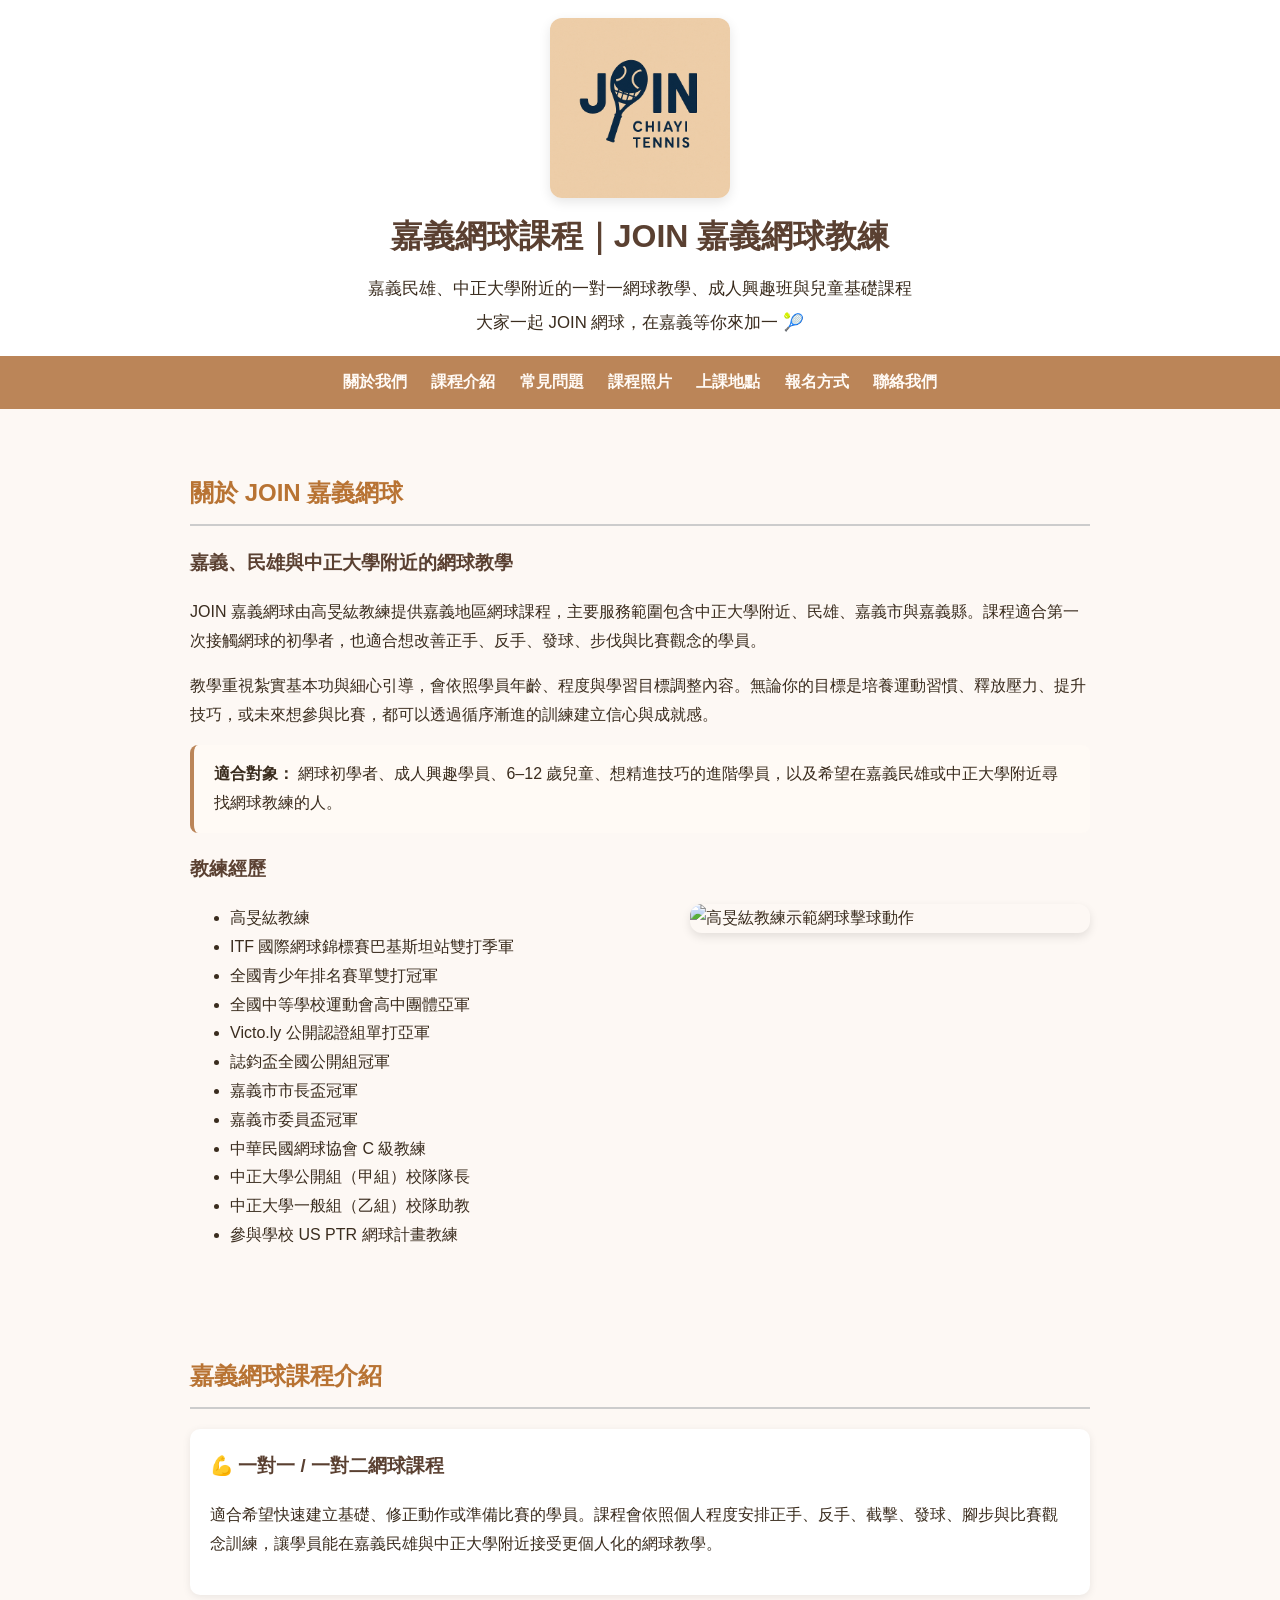
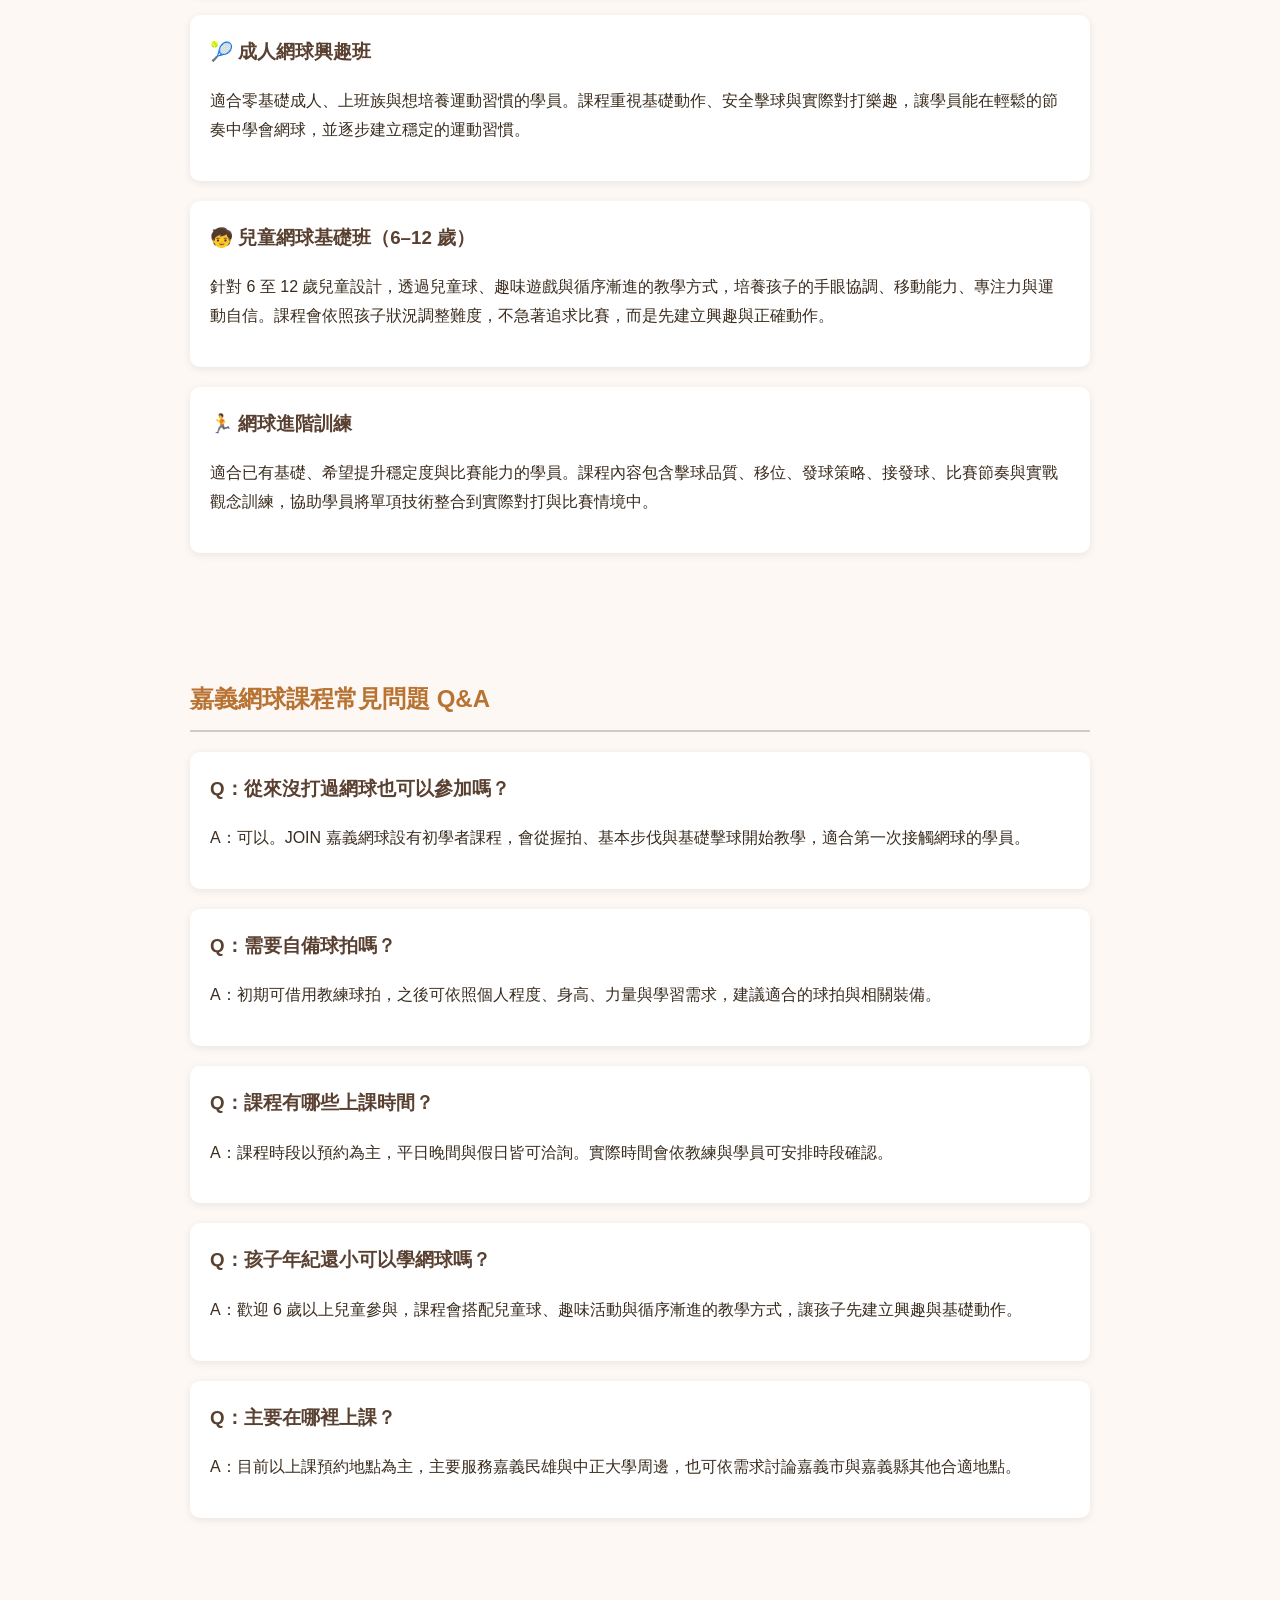
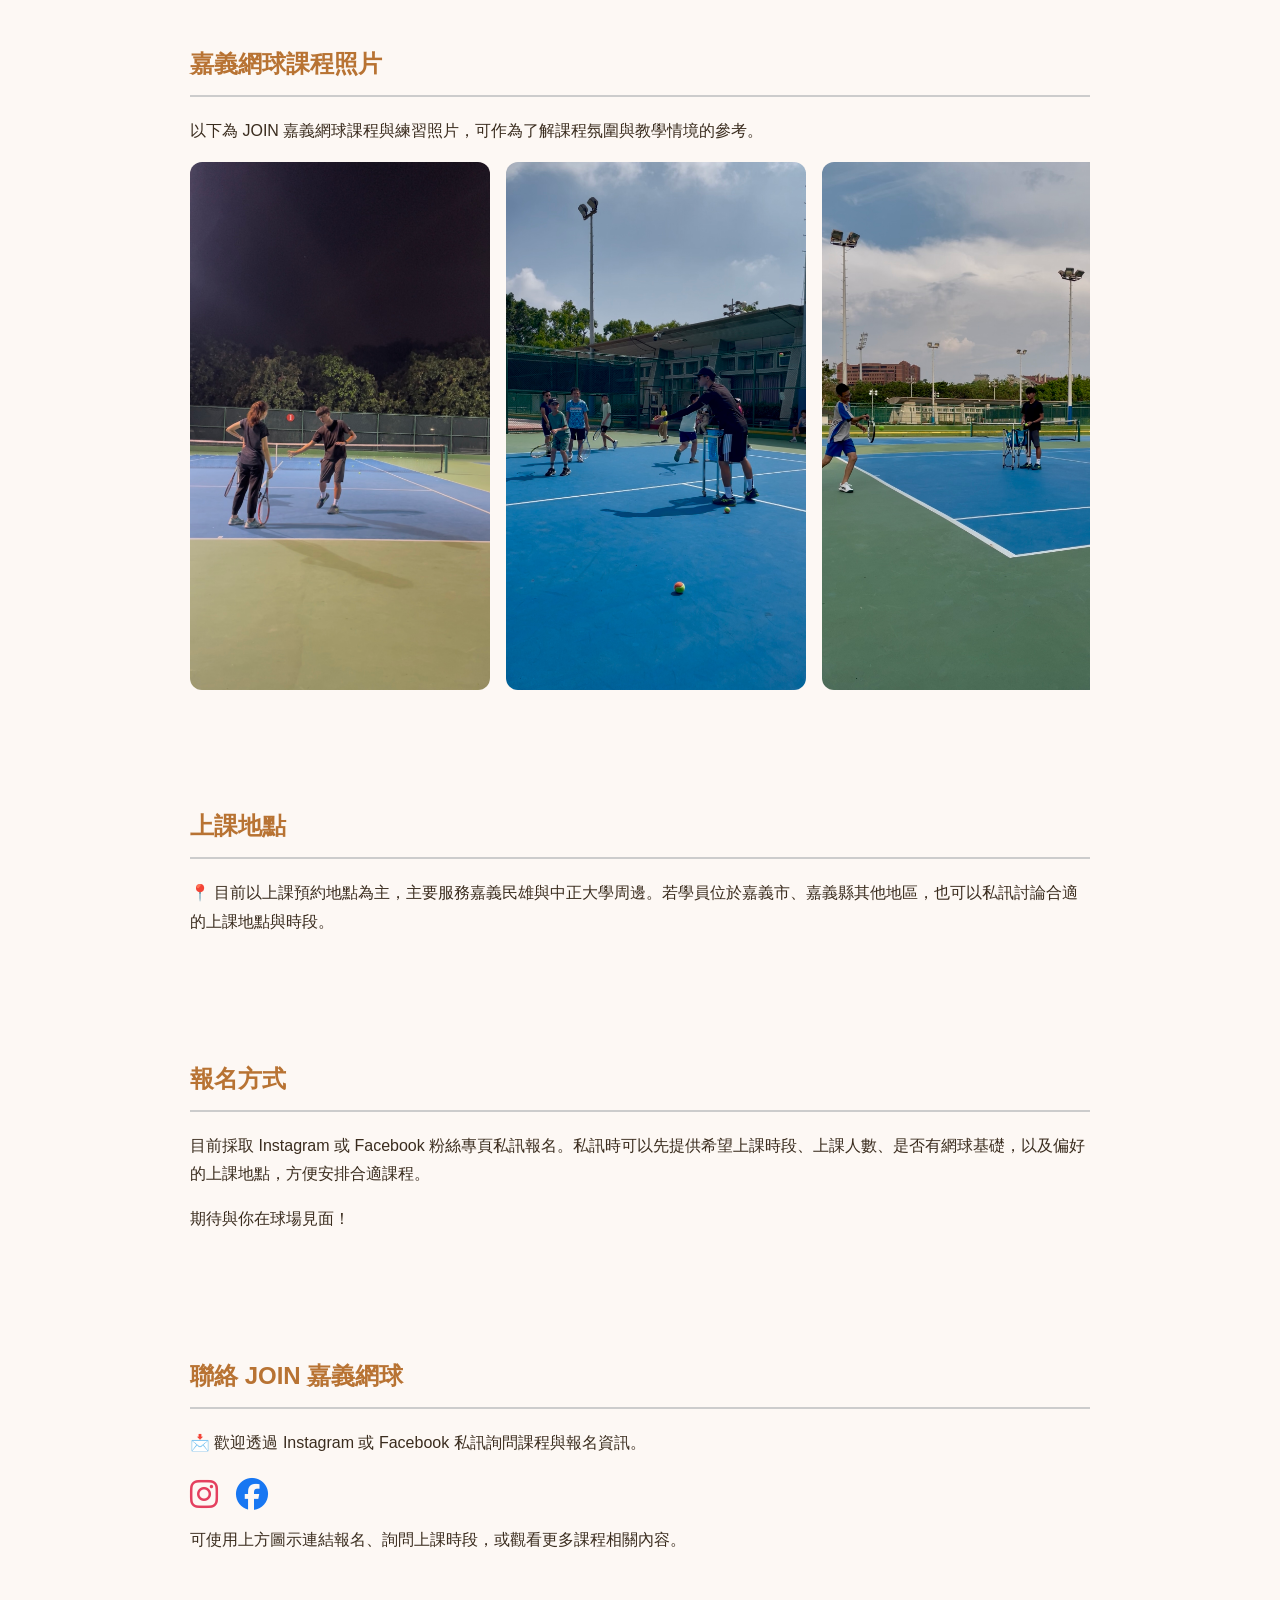
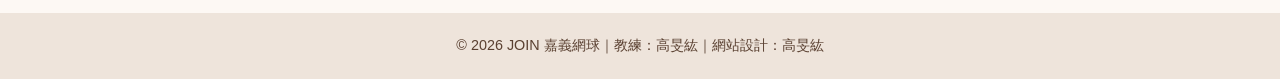
==== index.html @ 7d9d9114 "SEO" ====
<!doctype html>
<html lang="zh-Hant">
  <head>
    <meta charset="UTF-8" />
    <meta name="viewport" content="width=device-width, initial-scale=1.0" />

    <title>嘉義網球課程｜民雄・中正大學附近網球教練｜JOIN 嘉義網球</title>
    <meta
      name="description"
      content="JOIN 嘉義網球提供嘉義、民雄與中正大學附近網球課程，包含一對一網球教學、成人興趣班、兒童基礎班與進階訓練，適合初學者與有基礎學員。"
    />
    <meta name="robots" content="index, follow" />
    <meta name="author" content="JOIN 嘉義網球" />
    <link rel="canonical" href="https://join-tennis.pages.dev/" />

    <meta property="og:locale" content="zh_TW" />
    <meta property="og:type" content="website" />
    <meta property="og:site_name" content="JOIN 嘉義網球" />
    <meta
      property="og:title"
      content="嘉義網球課程｜民雄・中正大學附近網球教練｜JOIN 嘉義網球"
    />
    <meta
      property="og:description"
      content="嘉義、民雄與中正大學附近網球課程，提供一對一網球教學、成人興趣班、兒童基礎班與進階訓練。"
    />
    <meta property="og:url" content="https://join-tennis.pages.dev/" />
    <meta
      property="og:image"
      content="https://join-tennis.pages.dev/images/join-chiayi-tennis-logo.png"
    />
    <meta property="og:image:alt" content="JOIN 嘉義網球 brand logo" />

    <meta name="twitter:card" content="summary_large_image" />
    <meta name="twitter:title" content="嘉義網球課程｜JOIN 嘉義網球" />
    <meta
      name="twitter:description"
      content="嘉義、民雄與中正大學附近網球課程，適合初學者、成人、兒童與想精進技巧的學員。"
    />
    <meta
      name="twitter:image"
      content="https://join-tennis.pages.dev/images/join-chiayi-tennis-logo.png"
    />

    <link rel="icon" href="images/join-chiayi-tennis-logo.png" />
    <link rel="preconnect" href="https://cdnjs.cloudflare.com" crossorigin />
    <link
      rel="stylesheet"
      href="https://cdnjs.cloudflare.com/ajax/libs/font-awesome/6.5.0/css/all.min.css"
    />

    <script type="application/ld+json">
      {
        "@context": "https://schema.org",
        "@type": "WebSite",
        "name": "JOIN 嘉義網球",
        "url": "https://join-tennis.pages.dev/"
      }
    </script>

    <script type="application/ld+json">
      {
        "@context": "https://schema.org",
        "@type": "SportsActivityLocation",
        "@id": "https://join-tennis.pages.dev/#organization",
        "name": "JOIN 嘉義網球",
        "url": "https://join-tennis.pages.dev/",
        "image": "https://join-tennis.pages.dev/images/join-chiayi-tennis-logo.png",
        "logo": "https://join-tennis.pages.dev/images/join-chiayi-tennis-logo.png",
        "description": "JOIN 嘉義網球提供嘉義、民雄與中正大學附近網球課程，包含一對一網球教學、成人興趣班、兒童基礎班與進階訓練。",
        "founder": {
          "@type": "Person",
          "name": "高旻紘",
          "jobTitle": "網球教練"
        },
        "areaServed": ["嘉義市", "嘉義縣", "民雄", "中正大學附近"],
        "sport": "Tennis",
        "sameAs": [
          "https://www.instagram.com/join_tennis_/",
          "https://www.facebook.com/share/1BJ29SWx82/?mibextid=wwXIfr"
        ],
        "hasOfferCatalog": {
          "@type": "OfferCatalog",
          "name": "網球課程",
          "itemListElement": [
            {
              "@type": "Offer",
              "itemOffered": {
                "@type": "Service",
                "name": "一對一與一對二網球課程",
                "serviceType": "網球教學"
              }
            },
            {
              "@type": "Offer",
              "itemOffered": {
                "@type": "Service",
                "name": "成人網球興趣班",
                "serviceType": "成人網球課程"
              }
            },
            {
              "@type": "Offer",
              "itemOffered": {
                "@type": "Service",
                "name": "兒童網球基礎班",
                "serviceType": "兒童網球課程"
              }
            },
            {
              "@type": "Offer",
              "itemOffered": {
                "@type": "Service",
                "name": "網球進階訓練",
                "serviceType": "網球訓練"
              }
            }
          ]
        }
      }
    </script>

    <script type="application/ld+json">
      {
        "@context": "https://schema.org",
        "@type": "FAQPage",
        "mainEntity": [
          {
            "@type": "Question",
            "name": "從來沒打過網球也可以參加嗎？",
            "acceptedAnswer": {
              "@type": "Answer",
              "text": "可以。JOIN 嘉義網球設有初學者課程，會從握拍、基本步伐與基礎擊球開始教學，適合第一次接觸網球的學員。"
            }
          },
          {
            "@type": "Question",
            "name": "需要自備球拍嗎？",
            "acceptedAnswer": {
              "@type": "Answer",
              "text": "初期可借用教練球拍，之後可依照個人程度、身高、力量與學習需求建議適合的網球裝備。"
            }
          },
          {
            "@type": "Question",
            "name": "課程有哪些上課時間？",
            "acceptedAnswer": {
              "@type": "Answer",
              "text": "課程時段以預約為主，平日晚間與假日皆可洽詢，實際時間會依教練與學員可安排時段確認。"
            }
          },
          {
            "@type": "Question",
            "name": "孩子年紀還小可以學網球嗎？",
            "acceptedAnswer": {
              "@type": "Answer",
              "text": "歡迎 6 歲以上兒童參與，課程會搭配兒童球、趣味活動與循序漸進的教學方式。"
            }
          },
          {
            "@type": "Question",
            "name": "主要在哪裡上課？",
            "acceptedAnswer": {
              "@type": "Answer",
              "text": "目前以上課預約地點為主，主要服務嘉義民雄與中正大學周邊，也可依需求討論嘉義市與嘉義縣其他合適地點。"
            }
          }
        ]
      }
    </script>

    <style>
      body {
        font-family: "Noto Sans TC", "Microsoft JhengHei", sans-serif;
        margin: 0;
        padding: 0;
        background-color: #fdf8f4;
        color: #3a2c1e;
        line-height: 1.8;
      }

      a {
        color: inherit;
      }

      header {
        background-color: #fff;
        text-align: center;
        padding: 18px 20px 14px;
      }

      header img {
        max-width: 180px;
        height: auto;
        margin: 0 auto 10px;
        border-radius: 12px;
        box-shadow: 0 4px 12px rgba(0, 0, 0, 0.1);
        display: block;
      }

      header h1 {
        margin: 8px 0;
        color: #5a4031;
        font-size: 2rem;
      }

      .site-subtitle {
        margin: 4px 0;
        font-size: 1.05rem;
      }

      nav {
        background-color: #bb8558;
        text-align: center;
        padding: 12px 10px;
        position: sticky;
        top: 0;
        z-index: 10;
      }

      nav a {
        color: #fffaf5;
        text-decoration: none;
        margin: 0 10px;
        font-weight: bold;
        font-size: 1rem;
        white-space: nowrap;
      }

      nav a:hover,
      nav a:focus {
        text-decoration: underline;
      }

      section {
        padding: 42px 20px;
        max-width: 900px;
        margin: auto;
      }

      h2 {
        color: #b87333;
        border-bottom: 2px solid #ccc;
        padding-bottom: 10px;
      }

      h3 {
        color: #5a4031;
      }

      .course-card {
        background-color: #fff;
        border-radius: 10px;
        box-shadow: 0 2px 8px rgba(0, 0, 0, 0.08);
        padding: 20px;
        margin-bottom: 20px;
      }

      .course-card h3 {
        margin-top: 0;
      }

      .highlight-list {
        background: #fffaf5;
        border-left: 4px solid #bb8558;
        padding: 15px 20px;
        border-radius: 8px;
      }

      .coach-section {
        display: flex;
        flex-wrap: wrap;
        align-items: flex-start;
        gap: 24px;
        animation: fadeIn 1s ease-in-out;
      }

      .coach-section ul {
        flex: 1;
        min-width: 250px;
        margin: 0;
      }

      .coach-photo {
        flex: 1;
        width: 100%;
        max-width: 400px;
        border-radius: 12px;
        box-shadow: 0 4px 10px rgba(0, 0, 0, 0.1);
        animation: fadeIn 1.2s ease-in-out;
      }

      .carousel {
        display: flex;
        overflow-x: auto;
        gap: 16px;
        scroll-snap-type: x mandatory;
        padding-bottom: 10px;
      }

      .carousel img {
        width: 300px;
        height: auto;
        flex-shrink: 0;
        scroll-snap-align: center;
        border-radius: 12px;
      }

      .social-links {
        margin-top: 20px;
      }

      .social-links a {
        display: inline-block;
        margin-right: 14px;
        text-decoration: none;
      }

      .social-links i {
        vertical-align: middle;
      }

      footer {
        background-color: #eee4db;
        padding: 20px;
        text-align: center;
        font-size: 0.9em;
        color: #5a4031;
      }

      @keyframes fadeIn {
        from {
          opacity: 0;
          transform: translateY(20px);
        }

        to {
          opacity: 1;
          transform: translateY(0);
        }
      }

      @media (max-width: 700px) {
        header h1 {
          font-size: 1.55rem;
        }

        nav {
          position: static;
        }

        nav a {
          display: block;
          margin: 10px 0;
        }

        section {
          padding: 32px 15px;
        }

        .coach-photo {
          max-width: 100%;
        }

        .carousel img {
          width: 260px;
        }
      }
    </style>
  </head>
  <!-- Google tag (gtag.js) -->
  <script
    async
    src="https://www.googletagmanager.com/gtag/js?id=G-FPB3HJ9X5D"
  ></script>
  <script>
    window.dataLayer = window.dataLayer || [];
    function gtag() {
      dataLayer.push(arguments);
    }
    gtag("js", new Date());

    gtag("config", "G-FPB3HJ9X5D");
  </script>
  <body>
    <header>
      <img
        src="images/join-chiayi-tennis-logo.png"
        alt="JOIN 嘉義網球品牌標誌"
        width="180"
        height="180"
      />
      <h1>嘉義網球課程｜JOIN 嘉義網球教練</h1>
      <p class="site-subtitle">
        嘉義民雄、中正大學附近的一對一網球教學、成人興趣班與兒童基礎課程
      </p>
      <p class="site-subtitle">大家一起 JOIN 網球，在嘉義等你來加一 🎾</p>
    </header>

    <nav aria-label="主要導覽">
      <a href="#about">關於我們</a>
      <a href="#courses">課程介紹</a>
      <a href="#faq">常見問題</a>
      <a href="#carousel">課程照片</a>
      <a href="#location">上課地點</a>
      <a href="#signup">報名方式</a>
      <a href="#contact">聯絡我們</a>
    </nav>

    <main>
      <section id="about">
        <h2>關於 JOIN 嘉義網球</h2>
        <h3>嘉義、民雄與中正大學附近的網球教學</h3>
        <p>
          JOIN
          嘉義網球由高旻紘教練提供嘉義地區網球課程，主要服務範圍包含中正大學附近、民雄、嘉義市與嘉義縣。課程適合第一次接觸網球的初學者，也適合想改善正手、反手、發球、步伐與比賽觀念的學員。
        </p>
        <p>
          教學重視紮實基本功與細心引導，會依照學員年齡、程度與學習目標調整內容。無論你的目標是培養運動習慣、釋放壓力、提升技巧，或未來想參與比賽，都可以透過循序漸進的訓練建立信心與成就感。
        </p>

        <div class="highlight-list">
          <strong>適合對象：</strong>
          網球初學者、成人興趣學員、6–12
          歲兒童、想精進技巧的進階學員，以及希望在嘉義民雄或中正大學附近尋找網球教練的人。
        </div>

        <h3>教練經歷</h3>
        <div class="coach-section">
          <ul>
            <li>高旻紘教練</li>
            <li>ITF 國際網球錦標賽巴基斯坦站雙打季軍</li>
            <li>全國青少年排名賽單雙打冠軍</li>
            <li>全國中等學校運動會高中團體亞軍</li>
            <li>Victo.ly 公開認證組單打亞軍</li>
            <li>誌鈞盃全國公開組冠軍</li>
            <li>嘉義市市長盃冠軍</li>
            <li>嘉義市委員盃冠軍</li>
            <li>中華民國網球協會 C 級教練</li>
            <li>中正大學公開組（甲組）校隊隊長</li>
            <li>中正大學一般組（乙組）校隊助教</li>
            <li>參與學校 US PTR 網球計畫教練</li>
          </ul>

          <img
            src="images/chiayi-tennis-coach-kao-min-hung.jpg"
            alt="高旻紘教練示範網球擊球動作"
            class="coach-photo"
            loading="lazy"
          />
        </div>
      </section>

      <section id="courses">
        <h2>嘉義網球課程介紹</h2>

        <div class="course-card">
          <h3>💪 一對一 / 一對二網球課程</h3>
          <p>
            適合希望快速建立基礎、修正動作或準備比賽的學員。課程會依照個人程度安排正手、反手、截擊、發球、腳步與比賽觀念訓練，讓學員能在嘉義民雄與中正大學附近接受更個人化的網球教學。
          </p>
        </div>

        <div class="course-card">
          <h3>🎾 成人網球興趣班</h3>
          <p>
            適合零基礎成人、上班族與想培養運動習慣的學員。課程重視基礎動作、安全擊球與實際對打樂趣，讓學員能在輕鬆的節奏中學會網球，並逐步建立穩定的運動習慣。
          </p>
        </div>

        <div class="course-card">
          <h3>🧒 兒童網球基礎班（6–12 歲）</h3>
          <p>
            針對 6 至 12
            歲兒童設計，透過兒童球、趣味遊戲與循序漸進的教學方式，培養孩子的手眼協調、移動能力、專注力與運動自信。課程會依照孩子狀況調整難度，不急著追求比賽，而是先建立興趣與正確動作。
          </p>
        </div>

        <div class="course-card">
          <h3>🏃 網球進階訓練</h3>
          <p>
            適合已有基礎、希望提升穩定度與比賽能力的學員。課程內容包含擊球品質、移位、發球策略、接發球、比賽節奏與實戰觀念訓練，協助學員將單項技術整合到實際對打與比賽情境中。
          </p>
        </div>
      </section>

      <section id="faq">
        <h2>嘉義網球課程常見問題 Q&A</h2>

        <div class="course-card">
          <h3>Q：從來沒打過網球也可以參加嗎？</h3>
          <p>
            A：可以。JOIN
            嘉義網球設有初學者課程，會從握拍、基本步伐與基礎擊球開始教學，適合第一次接觸網球的學員。
          </p>
        </div>

        <div class="course-card">
          <h3>Q：需要自備球拍嗎？</h3>
          <p>
            A：初期可借用教練球拍，之後可依照個人程度、身高、力量與學習需求，建議適合的球拍與相關裝備。
          </p>
        </div>

        <div class="course-card">
          <h3>Q：課程有哪些上課時間？</h3>
          <p>
            A：課程時段以預約為主，平日晚間與假日皆可洽詢。實際時間會依教練與學員可安排時段確認。
          </p>
        </div>

        <div class="course-card">
          <h3>Q：孩子年紀還小可以學網球嗎？</h3>
          <p>
            A：歡迎 6
            歲以上兒童參與，課程會搭配兒童球、趣味活動與循序漸進的教學方式，讓孩子先建立興趣與基礎動作。
          </p>
        </div>

        <div class="course-card">
          <h3>Q：主要在哪裡上課？</h3>
          <p>
            A：目前以上課預約地點為主，主要服務嘉義民雄與中正大學周邊，也可依需求討論嘉義市與嘉義縣其他合適地點。
          </p>
        </div>
      </section>

      <section id="carousel">
        <h2>嘉義網球課程照片</h2>
        <p>
          以下為 JOIN
          嘉義網球課程與練習照片，可作為了解課程氛圍與教學情境的參考。
        </p>
        <div class="carousel" aria-label="課程照片輪播">
          <img
            src="images/chiayi-tennis-lesson-1.jpg"
            alt="嘉義網球課程學員練習照片"
            loading="lazy"
          />
          <img
            src="images/chiayi-tennis-lesson-2.jpg"
            alt="民雄中正大學附近網球教學練習情況"
            loading="lazy"
          />
          <img
            src="images/chiayi-tennis-lesson-3.jpg"
            alt="JOIN 嘉義網球成人與兒童課程照片"
            loading="lazy"
          />
        </div>
      </section>

      <section id="location">
        <h2>上課地點</h2>
        <p>
          📍
          目前以上課預約地點為主，主要服務嘉義民雄與中正大學周邊。若學員位於嘉義市、嘉義縣其他地區，也可以私訊討論合適的上課地點與時段。
        </p>
      </section>

      <section id="signup">
        <h2>報名方式</h2>
        <p>
          目前採取 Instagram 或 Facebook
          粉絲專頁私訊報名。私訊時可以先提供希望上課時段、上課人數、是否有網球基礎，以及偏好的上課地點，方便安排合適課程。
        </p>

        <p>期待與你在球場見面！</p>
      </section>

      <section id="contact">
        <h2>聯絡 JOIN 嘉義網球</h2>
        <p>📩 歡迎透過 Instagram 或 Facebook 私訊詢問課程與報名資訊。</p>

        <div class="social-links">
          <a
            href="https://www.instagram.com/join_tennis_/"
            target="_blank"
            rel="noopener noreferrer"
            aria-label="前往 JOIN 嘉義網球 Instagram"
          >
            <i class="fab fa-instagram fa-2x" style="color: #e4405f"></i>
          </a>
          <a
            href="https://www.facebook.com/share/1BJ29SWx82/?mibextid=wwXIfr"
            target="_blank"
            rel="noopener noreferrer"
            aria-label="前往 JOIN 嘉義網球 Facebook"
          >
            <i class="fab fa-facebook fa-2x" style="color: #1877f2"></i>
          </a>
        </div>

        <p>可使用上方圖示連結報名、詢問上課時段，或觀看更多課程相關內容。</p>
      </section>
    </main>

    <footer>&copy; 2026 JOIN 嘉義網球｜教練：高旻紘｜網站設計：高旻紘</footer>
  </body>
</html>
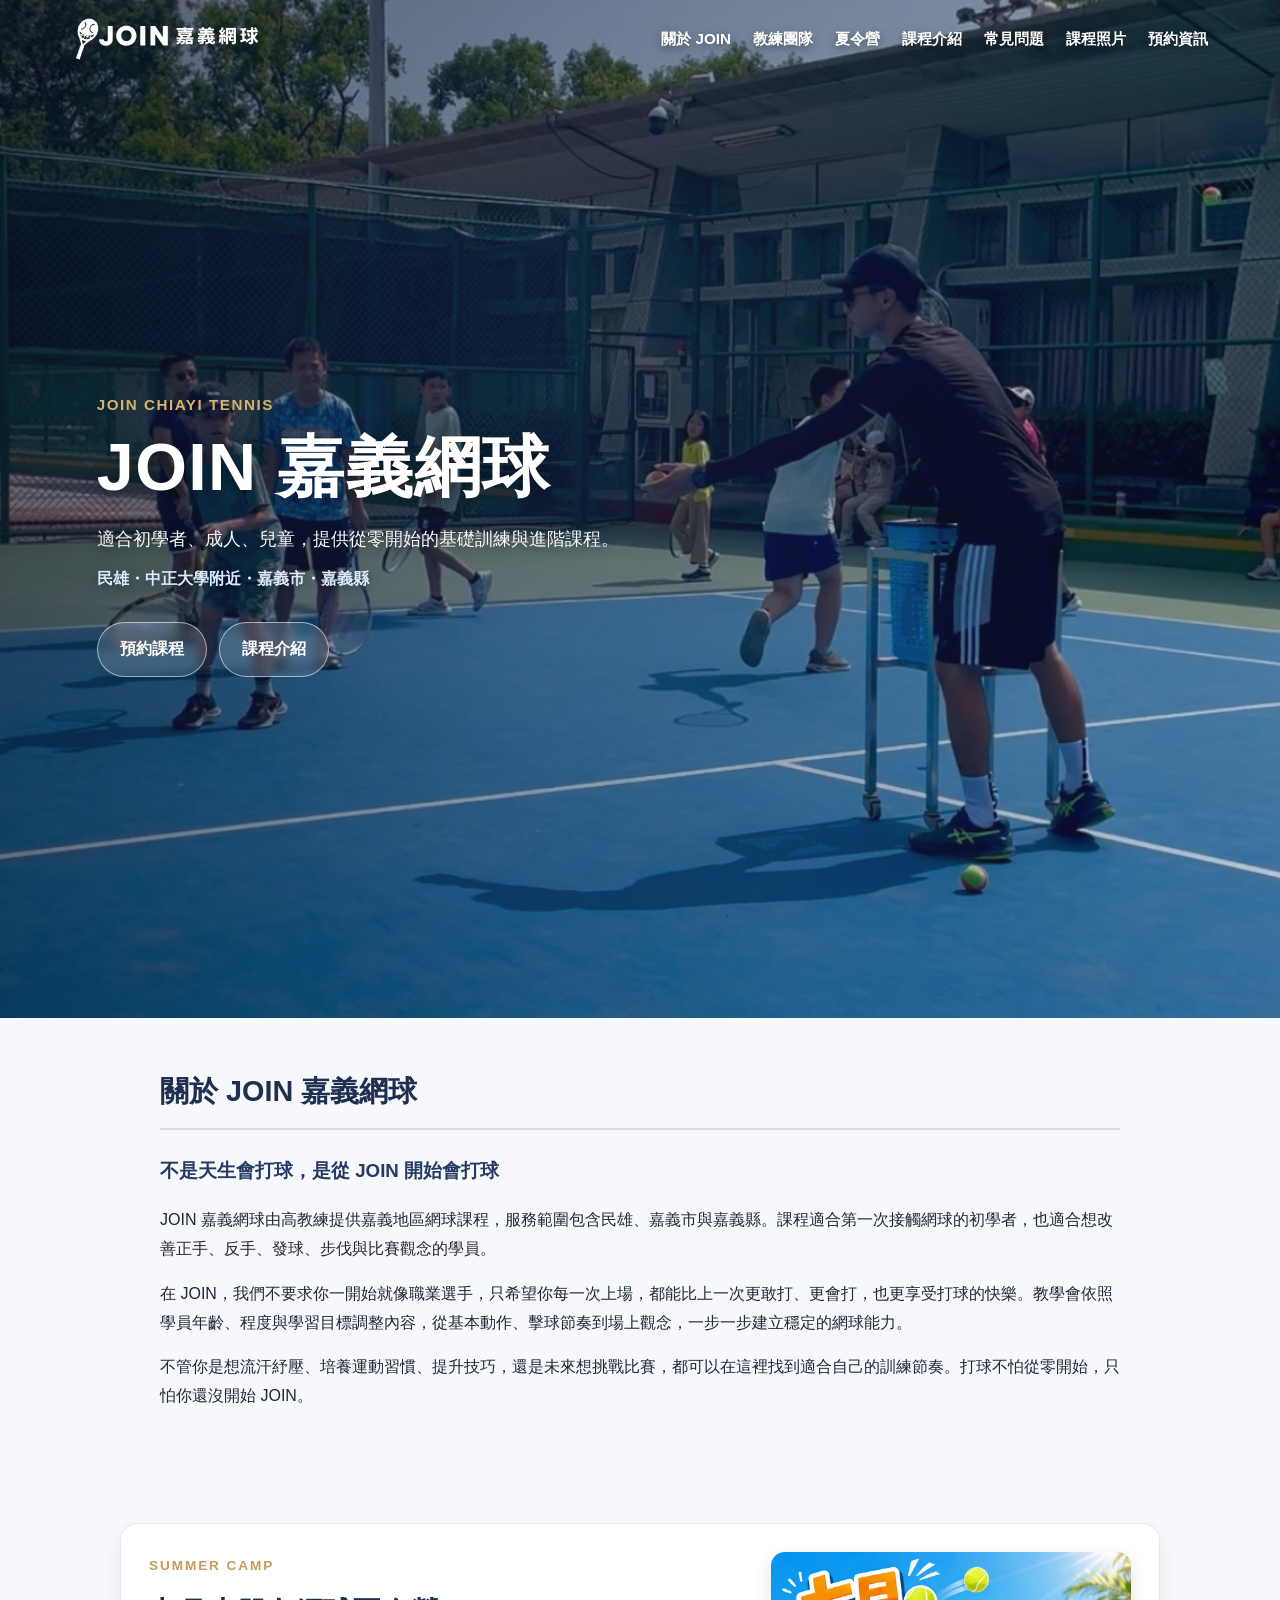
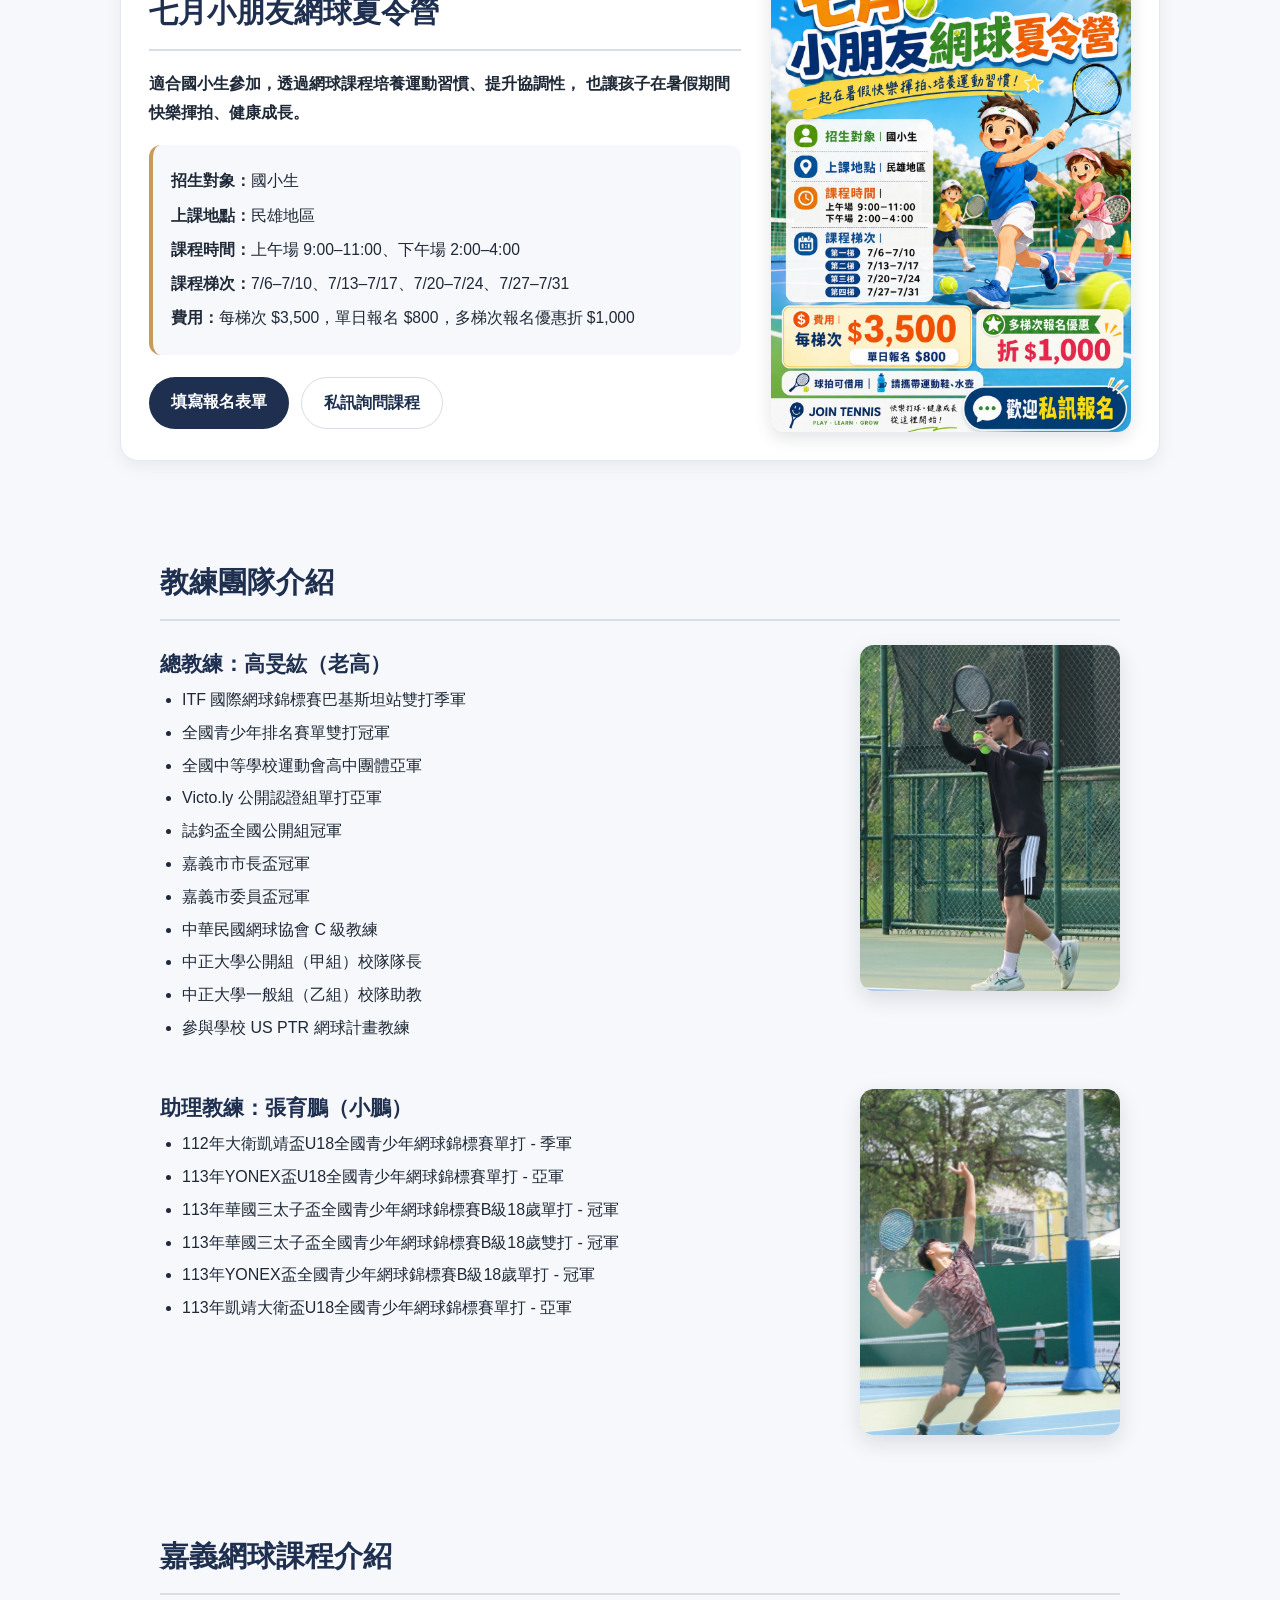
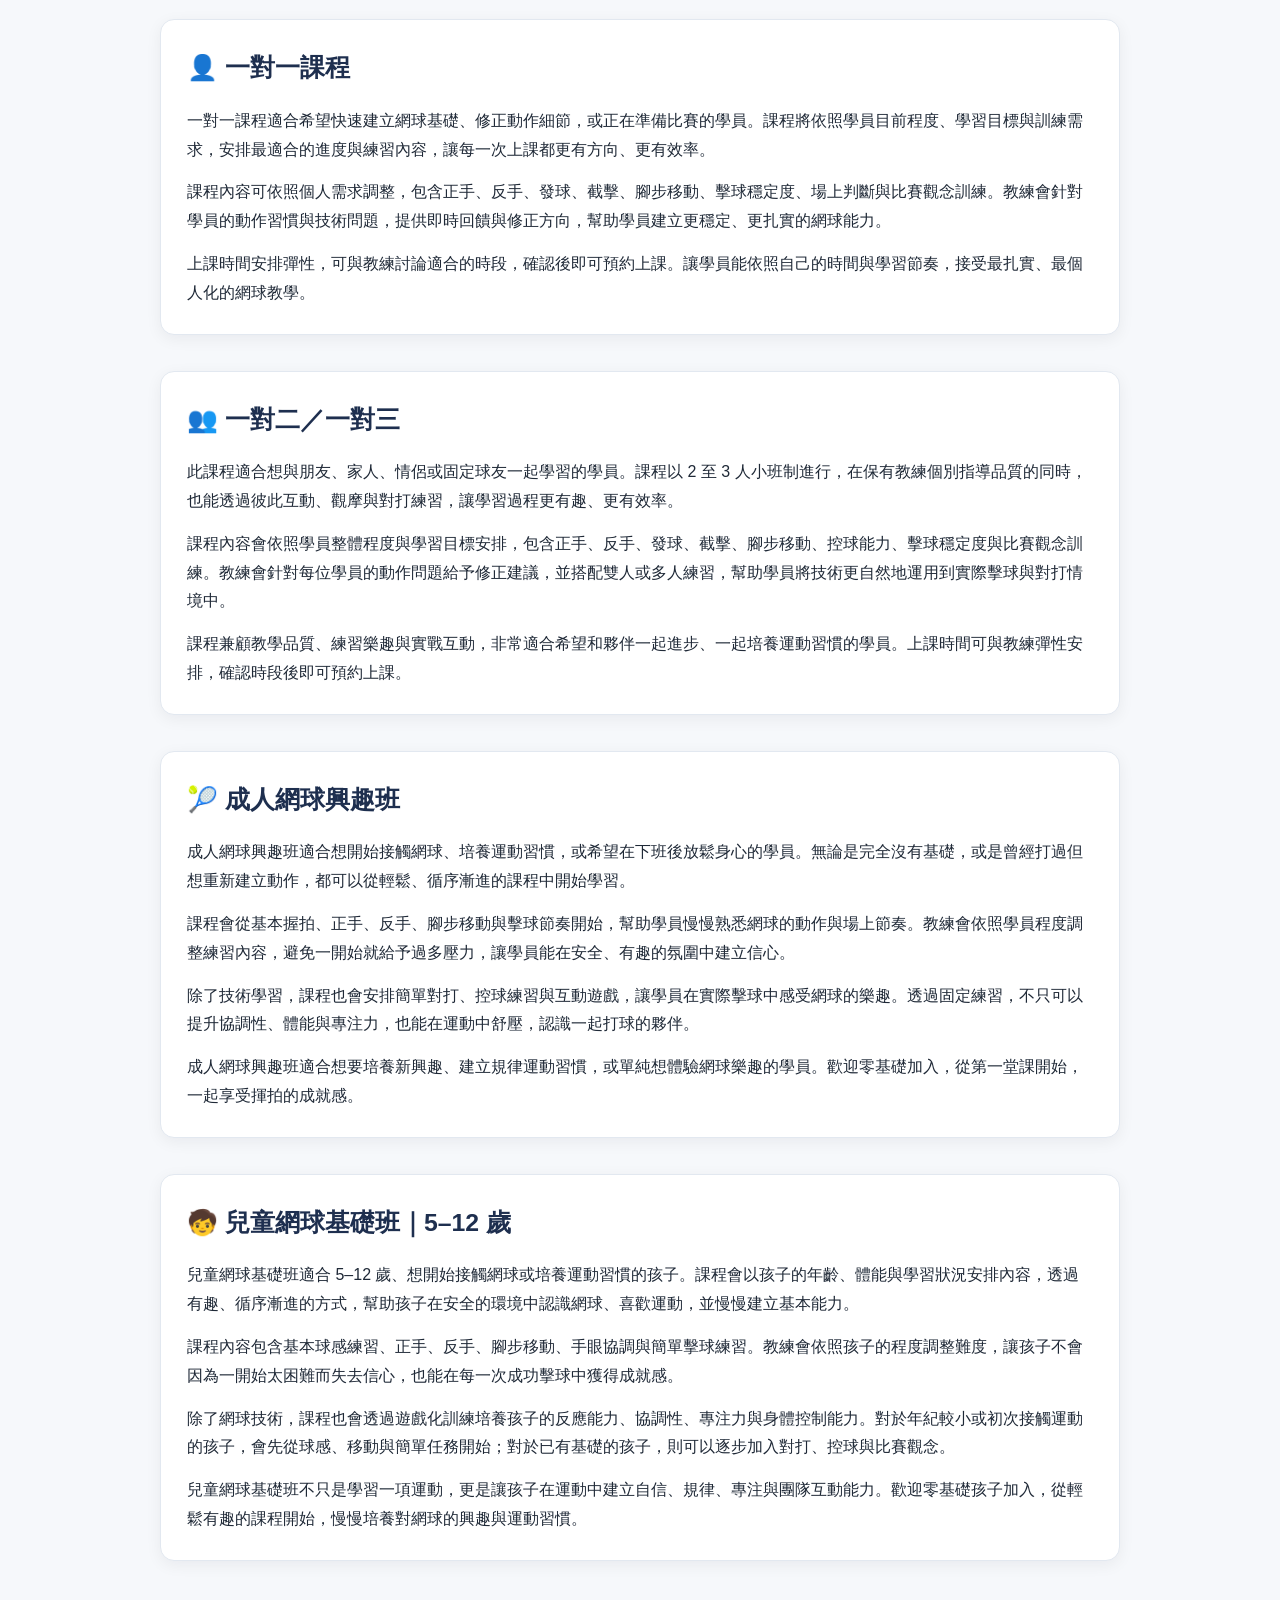
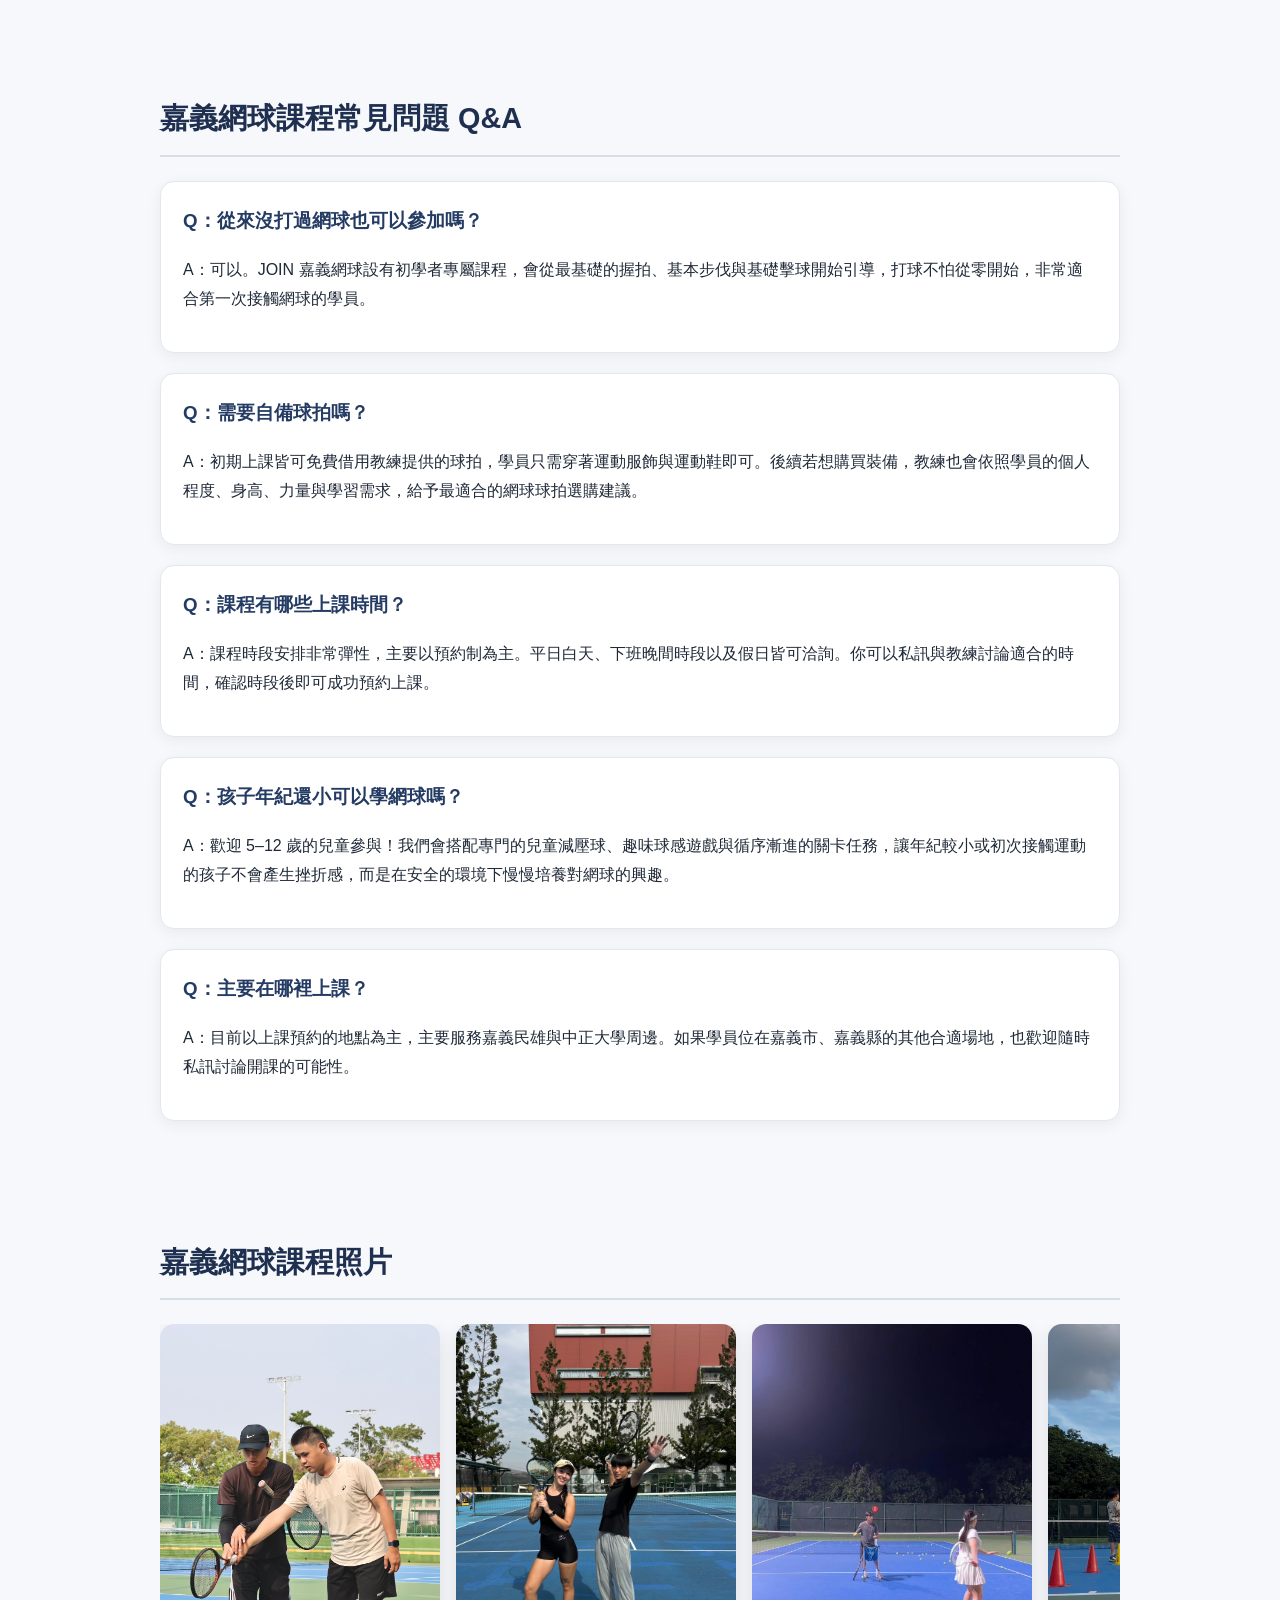
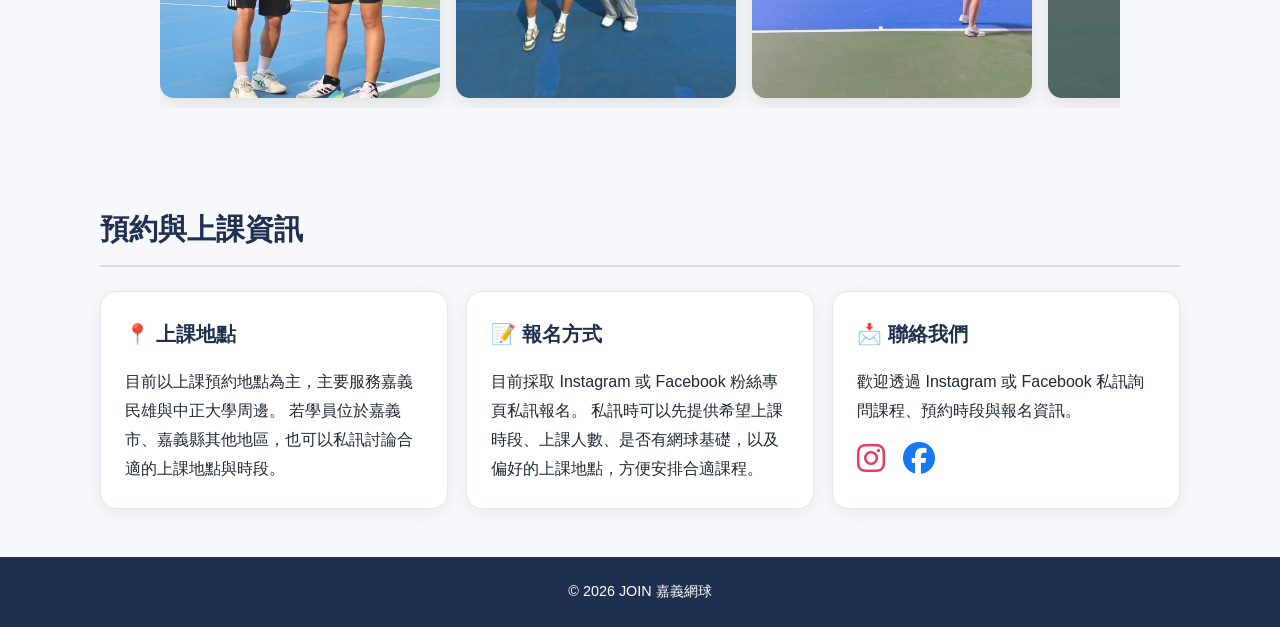
==== commit e7586ae2: "v2" ====
--- a/index.html
+++ b/index.html
@@ -4,35 +4,41 @@
     <meta charset="UTF-8" />
     <meta name="viewport" content="width=device-width, initial-scale=1.0" />
 
-    <title>嘉義網球課程｜民雄・中正大學附近網球教練｜JOIN 嘉義網球</title>
+    <title>嘉義網球課程｜民雄・中正大學附近｜JOIN 嘉義網球</title>
     <meta
       name="description"
-      content="JOIN 嘉義網球提供嘉義、民雄與中正大學附近網球課程，包含一對一網球教學、成人興趣班、兒童基礎班與進階訓練，適合初學者與有基礎學員。"
+      content="JOIN 嘉義網球提供嘉義市、嘉義縣、民雄與中正大學附近網球課程，包含一對一網球教學、成人興趣班、兒童基礎班與進階訓練，適合初學者、成人與兒童私訊報名。"
     />
     <meta name="robots" content="index, follow" />
     <meta name="author" content="JOIN 嘉義網球" />
+    <meta name="theme-color" content="#1e2f4f" />
     <link rel="canonical" href="https://join-tennis.pages.dev/" />
 
+    <!-- Open Graph：影響 Facebook、LINE、社群分享預覽 -->
     <meta property="og:locale" content="zh_TW" />
     <meta property="og:type" content="website" />
     <meta property="og:site_name" content="JOIN 嘉義網球" />
     <meta
       property="og:title"
-      content="嘉義網球課程｜民雄・中正大學附近網球教練｜JOIN 嘉義網球"
+      content="嘉義網球課程｜民雄・中正大學附近｜JOIN 嘉義網球"
     />
     <meta
       property="og:description"
-      content="嘉義、民雄與中正大學附近網球課程，提供一對一網球教學、成人興趣班、兒童基礎班與進階訓練。"
+      content="嘉義市、嘉義縣、民雄與中正大學附近網球課程，提供一對一教學、成人興趣班、兒童基礎班與進階訓練。"
     />
     <meta property="og:url" content="https://join-tennis.pages.dev/" />
     <meta
       property="og:image"
       content="https://join-tennis.pages.dev/images/join-chiayi-tennis-logo.png"
     />
-    <meta property="og:image:alt" content="JOIN 嘉義網球 brand logo" />
-
+    <meta property="og:image:alt" content="JOIN 嘉義網球品牌標誌" />
+
+    <!-- Twitter / X 分享預覽 -->
     <meta name="twitter:card" content="summary_large_image" />
-    <meta name="twitter:title" content="嘉義網球課程｜JOIN 嘉義網球" />
+    <meta
+      name="twitter:title"
+      content="嘉義網球課程｜民雄・中正大學附近｜JOIN 嘉義網球"
+    />
     <meta
       name="twitter:description"
       content="嘉義、民雄與中正大學附近網球課程，適合初學者、成人、兒童與想精進技巧的學員。"
@@ -42,32 +48,66 @@
       content="https://join-tennis.pages.dev/images/join-chiayi-tennis-logo.png"
     />
 
-    <link rel="icon" href="images/join-chiayi-tennis-logo.png" />
+    <!-- Favicon：搜尋結果左側小圖示與瀏覽器分頁圖示 -->
+    <link
+      rel="icon"
+      type="image/png"
+      sizes="48x48"
+      href="/images/favicon-48x48.png"
+    />
+    <link
+      rel="icon"
+      type="image/png"
+      sizes="96x96"
+      href="/images/favicon-96x96.png"
+    />
+    <link
+      rel="apple-touch-icon"
+      sizes="180x180"
+      href="/images/apple-touch-icon.png"
+    />
+    <link rel="shortcut icon" href="/images/join-chiayi-tennis-logo.png" />
+
     <link rel="preconnect" href="https://cdnjs.cloudflare.com" crossorigin />
     <link
       rel="stylesheet"
       href="https://cdnjs.cloudflare.com/ajax/libs/font-awesome/6.5.0/css/all.min.css"
     />
 
+    <!-- WebSite 結構化資料：協助 Google 判斷網站名稱 -->
     <script type="application/ld+json">
       {
         "@context": "https://schema.org",
         "@type": "WebSite",
+        "@id": "https://join-tennis.pages.dev/#website",
+        "url": "https://join-tennis.pages.dev/",
         "name": "JOIN 嘉義網球",
-        "url": "https://join-tennis.pages.dev/"
+        "alternateName": [
+          "JOIN Tennis",
+          "嘉義網球課程",
+          "嘉義網球教練",
+          "民雄網球課程",
+          "中正大學附近網球課程"
+        ],
+        "inLanguage": "zh-Hant-TW",
+        "publisher": {
+          "@id": "https://join-tennis.pages.dev/#organization"
+        }
       }
     </script>
 
+    <!-- 在地服務 / 組織結構化資料 -->
     <script type="application/ld+json">
       {
         "@context": "https://schema.org",
         "@type": "SportsActivityLocation",
         "@id": "https://join-tennis.pages.dev/#organization",
         "name": "JOIN 嘉義網球",
+        "alternateName": "JOIN Tennis",
         "url": "https://join-tennis.pages.dev/",
         "image": "https://join-tennis.pages.dev/images/join-chiayi-tennis-logo.png",
         "logo": "https://join-tennis.pages.dev/images/join-chiayi-tennis-logo.png",
-        "description": "JOIN 嘉義網球提供嘉義、民雄與中正大學附近網球課程，包含一對一網球教學、成人興趣班、兒童基礎班與進階訓練。",
+        "description": "JOIN 嘉義網球提供嘉義市、嘉義縣、民雄與中正大學附近網球課程，包含一對一網球教學、成人興趣班、兒童基礎班與進階訓練。",
         "founder": {
           "@type": "Person",
           "name": "高旻紘",
@@ -81,38 +121,46 @@
         ],
         "hasOfferCatalog": {
           "@type": "OfferCatalog",
-          "name": "網球課程",
+          "name": "嘉義網球課程",
           "itemListElement": [
             {
               "@type": "Offer",
+              "name": "一對一與一對二網球課程",
               "itemOffered": {
                 "@type": "Service",
                 "name": "一對一與一對二網球課程",
-                "serviceType": "網球教學"
+                "serviceType": "網球教學",
+                "areaServed": "嘉義民雄與中正大學附近"
               }
             },
             {
               "@type": "Offer",
+              "name": "成人網球興趣班",
               "itemOffered": {
                 "@type": "Service",
                 "name": "成人網球興趣班",
-                "serviceType": "成人網球課程"
+                "serviceType": "成人網球課程",
+                "areaServed": "嘉義市、嘉義縣、民雄"
               }
             },
             {
               "@type": "Offer",
+              "name": "兒童網球基礎班",
               "itemOffered": {
                 "@type": "Service",
                 "name": "兒童網球基礎班",
-                "serviceType": "兒童網球課程"
+                "serviceType": "兒童網球課程",
+                "areaServed": "嘉義市、嘉義縣、民雄"
               }
             },
             {
               "@type": "Offer",
+              "name": "網球進階訓練",
               "itemOffered": {
                 "@type": "Service",
                 "name": "網球進階訓練",
-                "serviceType": "網球訓練"
+                "serviceType": "網球訓練",
+                "areaServed": "嘉義民雄與中正大學附近"
               }
             }
           ]
@@ -120,10 +168,12 @@
       }
     </script>
 
+    <!-- FAQ 結構化資料 -->
     <script type="application/ld+json">
       {
         "@context": "https://schema.org",
         "@type": "FAQPage",
+        "@id": "https://join-tennis.pages.dev/#faq",
         "mainEntity": [
           {
             "@type": "Question",
@@ -154,7 +204,7 @@
             "name": "孩子年紀還小可以學網球嗎？",
             "acceptedAnswer": {
               "@type": "Answer",
-              "text": "歡迎 6 歲以上兒童參與，課程會搭配兒童球、趣味活動與循序漸進的教學方式。"
+              "text": "歡迎 5–12 歲兒童參與，課程會搭配兒童球、趣味活動與循序漸進的教學方式。"
             }
           },
           {
@@ -170,12 +220,41 @@
     </script>
 
     <style>
+      .site-nav,
+      .site-nav *,
+      .nav-links,
+      .nav-links * {
+        box-sizing: border-box;
+      }
+
+      html,
+      body {
+        overflow-x: hidden;
+      }
+
+      :root {
+        --color-primary: #1e2f4f;
+        --color-primary-light: #2f4f7f;
+        --color-primary-soft: #3f6fa8;
+        --color-accent: #c89b5a;
+        --color-bg: #f6f8fb;
+        --color-card: #ffffff;
+        --color-text: #1f2937;
+        --color-muted: #64748b;
+        --color-border: #d7dee8;
+        --color-white: #ffffff;
+      }
+
+      html {
+        scroll-behavior: smooth;
+      }
+
       body {
         font-family: "Noto Sans TC", "Microsoft JhengHei", sans-serif;
         margin: 0;
         padding: 0;
-        background-color: #fdf8f4;
-        color: #3a2c1e;
+        background-color: var(--color-bg);
+        color: var(--color-text);
         line-height: 1.8;
       }
 
@@ -183,111 +262,382 @@
         color: inherit;
       }
 
-      header {
-        background-color: #fff;
-        text-align: center;
-        padding: 18px 20px 14px;
-      }
-
-      header img {
-        max-width: 180px;
+      ::selection {
+        background-color: rgba(63, 111, 168, 0.22);
+      }
+
+      .hero {
+        position: relative;
+        width: 100%;
+        min-height: 92vh;
+        background-image: url("images/chiayi-tennis-banner.jpg");
+        background-size: cover;
+        background-position: center;
+        display: flex;
+        align-items: center;
+        padding: 120px 20px 70px;
+        overflow: hidden;
+      }
+
+      .hero-overlay {
+        position: absolute;
+        inset: 0;
+        background: linear-gradient(
+          to right,
+          rgba(15, 23, 42, 0.58) 0%,
+          rgba(30, 47, 79, 0.44) 42%,
+          rgba(30, 47, 79, 0.18) 100%
+        );
+        z-index: 1;
+      }
+
+      .hero-content {
+        position: relative;
+        z-index: 2;
+        max-width: 720px;
+        color: var(--color-white);
+        margin-left: 6%;
+      }
+
+      .hero-eyebrow {
+        margin: 0 0 12px;
+        color: #d8b26e;
+        font-size: 0.95rem;
+        font-weight: 900;
+        letter-spacing: 0.1em;
+        text-transform: uppercase;
+      }
+
+      .hero h1 {
+        margin: 0;
+        color: var(--color-white);
+        font-size: clamp(2.6rem, 5.2vw, 4.5rem);
+        line-height: 1.12;
+        font-weight: 800;
+        letter-spacing: 0.02em;
+        text-shadow: 0 4px 18px rgba(0, 0, 0, 0.32);
+      }
+
+      .hero-title-sub {
+        margin: 14px 0 0;
+        color: #f8fafc;
+        font-size: clamp(1.15rem, 2.2vw, 1.75rem);
+        line-height: 1.45;
+        font-weight: 700;
+        letter-spacing: 0.02em;
+        text-shadow: 0 3px 14px rgba(0, 0, 0, 0.3);
+      }
+
+      .hero-subtitle {
+        margin: 18px 0 0;
+        color: #f8fafc;
+        font-size: 1.12rem;
+        line-height: 1.8;
+        max-width: 620px;
+        text-shadow: 0 3px 12px rgba(0, 0, 0, 0.35);
+      }
+
+      .hero-location {
+        margin: 10px 0 0;
+        color: #dbeafe;
+        font-size: 1rem;
+        font-weight: 600;
+        text-shadow: 0 3px 12px rgba(0, 0, 0, 0.35);
+      }
+
+      .hero-buttons {
+        margin-top: 28px;
+        display: flex;
+        flex-wrap: wrap;
+        gap: 12px;
+      }
+
+      .hero-btn {
+        display: inline-block;
+        padding: 12px 22px;
+        border-radius: 999px;
+        font-weight: 900;
+        text-decoration: none;
+        transition:
+          transform 0.2s ease,
+          background-color 0.2s ease,
+          color 0.2s ease,
+          box-shadow 0.2s ease;
+      }
+
+      .hero-btn:hover,
+      .hero-btn:focus {
+        transform: translateY(-2px);
+        text-decoration: none;
+      }
+
+      .hero-btn-primary {
+        background-color: var(--color-primary-light);
+        color: var(--color-white);
+        box-shadow: 0 10px 24px rgba(15, 23, 42, 0.32);
+      }
+
+      .hero-btn-primary:hover,
+      .hero-btn-primary:focus {
+        background-color: var(--color-primary);
+      }
+
+      .hero-btn-secondary {
+        background-color: rgba(255, 255, 255, 0.14);
+        color: var(--color-white);
+        border: 1px solid rgba(255, 255, 255, 0.55);
+        backdrop-filter: blur(4px);
+      }
+
+      .hero-btn-secondary:hover,
+      .hero-btn-secondary:focus {
+        background-color: rgba(255, 255, 255, 0.24);
+      }
+
+      .site-nav {
+        position: fixed;
+        top: 0;
+        left: 0;
+        width: 100%;
+        z-index: 100;
+        background-color: rgba(255, 255, 255, 0);
+        padding: 16px 0;
+        transition:
+          background-color 0.35s ease,
+          box-shadow 0.35s ease,
+          backdrop-filter 0.35s ease;
+      }
+
+      .nav-inner {
+        max-width: 1180px;
+        margin: 0 auto;
+        padding: 0 22px;
+        display: flex;
+        align-items: center;
+        justify-content: space-between;
+        gap: 22px;
+      }
+
+      .nav-brand {
+        position: relative;
+        display: flex;
+        align-items: center;
+        width: 190px;
+        height: 46px;
+        text-decoration: none;
+        padding: 0;
+        background: transparent;
+        flex-shrink: 0;
+      }
+
+      .nav-logo {
+        position: absolute;
+        left: 0;
+        display: block;
+        width: 190px;
         height: auto;
-        margin: 0 auto 10px;
+        object-fit: contain;
+        border-radius: 0;
+        box-shadow: none;
+        transition:
+          opacity 0.25s ease,
+          width 0.28s ease;
+      }
+
+      .nav-logo-light {
+        opacity: 1;
+      }
+
+      .nav-logo-dark {
+        opacity: 0;
+      }
+
+      .nav-links {
+        display: flex;
+        align-items: center;
+        gap: 22px;
+        flex-wrap: wrap;
+      }
+
+      .nav-links a {
+        color: var(--color-white);
+        text-decoration: none;
+        font-weight: 900;
+        font-size: 0.95rem;
+        white-space: nowrap;
+        text-shadow: 0 3px 10px rgba(0, 0, 0, 0.38);
+        transition:
+          color 0.2s ease,
+          opacity 0.2s ease;
+      }
+
+      .nav-links a:hover,
+      .nav-links a:focus {
+        color: #d8b26e;
+      }
+
+      .nav-toggle {
+        display: none;
+        width: 44px;
+        height: 44px;
+        border: 1px solid rgba(255, 255, 255, 0.42);
         border-radius: 12px;
-        box-shadow: 0 4px 12px rgba(0, 0, 0, 0.1);
+        background: rgba(255, 255, 255, 0.12);
+        cursor: pointer;
+        padding: 10px;
+      }
+
+      .nav-toggle span {
         display: block;
-      }
-
-      header h1 {
-        margin: 8px 0;
-        color: #5a4031;
-        font-size: 2rem;
-      }
-
-      .site-subtitle {
-        margin: 4px 0;
-        font-size: 1.05rem;
-      }
-
-      nav {
-        background-color: #bb8558;
-        text-align: center;
-        padding: 12px 10px;
-        position: sticky;
-        top: 0;
-        z-index: 10;
-      }
-
-      nav a {
-        color: #fffaf5;
-        text-decoration: none;
-        margin: 0 10px;
-        font-weight: bold;
+        height: 2px;
+        background-color: #ffffff;
+        border-radius: 999px;
+        margin: 5px 0;
+        transition:
+          transform 0.25s ease,
+          opacity 0.25s ease,
+          background-color 0.25s ease;
+      }
+
+      .site-nav.scrolled {
+        background-color: rgba(255, 255, 255, 0.96);
+        box-shadow: 0 4px 18px rgba(15, 23, 42, 0.1);
+        padding: 16px 0;
+        backdrop-filter: blur(10px);
+      }
+
+      .site-nav.scrolled .nav-logo-light {
+        opacity: 0;
+      }
+
+      .site-nav.scrolled .nav-logo-dark {
+        opacity: 1;
+      }
+
+      .site-nav.scrolled .nav-links a {
+        color: var(--color-primary);
+        text-shadow: none;
+      }
+
+      .site-nav.scrolled .nav-links a:hover,
+      .site-nav.scrolled .nav-links a:focus {
+        color: var(--color-primary-soft);
+      }
+
+      .site-nav.scrolled .nav-toggle {
+        border-color: rgba(30, 47, 79, 0.18);
+        background: rgba(30, 47, 79, 0.06);
+      }
+
+      .site-nav.scrolled .nav-toggle span {
+        background-color: var(--color-primary);
+      }
+
+      main {
+        background-color: var(--color-bg);
+      }
+
+      section {
+        padding: 48px 20px;
+        max-width: 960px;
+        margin: auto;
+        scroll-margin-top: 86px;
+      }
+
+      h2 {
+        color: var(--color-primary);
+        border-bottom: 2px solid var(--color-border);
+        padding-bottom: 10px;
+        margin-top: 0;
+        font-size: 1.8rem;
+      }
+
+      h3 {
+        color: #243b63;
+      }
+
+      p {
         font-size: 1rem;
-        white-space: nowrap;
-      }
-
-      nav a:hover,
-      nav a:focus {
-        text-decoration: underline;
-      }
-
-      section {
-        padding: 42px 20px;
-        max-width: 900px;
-        margin: auto;
-      }
-
-      h2 {
-        color: #b87333;
-        border-bottom: 2px solid #ccc;
-        padding-bottom: 10px;
-      }
-
-      h3 {
-        color: #5a4031;
       }
 
       .course-card {
-        background-color: #fff;
-        border-radius: 10px;
-        box-shadow: 0 2px 8px rgba(0, 0, 0, 0.08);
-        padding: 20px;
+        background-color: var(--color-card);
+        border: 1px solid #e2e8f0;
+        border-radius: 14px;
+        box-shadow: 0 4px 16px rgba(15, 23, 42, 0.06);
+        padding: 22px;
         margin-bottom: 20px;
+      }
+
+      .course-card-large {
+        margin-bottom: 36px;
+        padding: 26px;
       }
 
       .course-card h3 {
         margin-top: 0;
       }
 
-      .highlight-list {
-        background: #fffaf5;
-        border-left: 4px solid #bb8558;
-        padding: 15px 20px;
-        border-radius: 8px;
+      .course-title {
+        color: var(--color-primary);
+        font-size: 1.55rem;
+        font-weight: 900;
+        margin-top: 0;
+        margin-bottom: 16px;
+      }
+
+      .course-text {
+        display: flex;
+        flex-direction: column;
+        gap: 14px;
+      }
+
+      .course-text p {
+        margin: 0;
       }
 
       .coach-section {
         display: flex;
         flex-wrap: wrap;
         align-items: flex-start;
-        gap: 24px;
-        animation: fadeIn 1s ease-in-out;
+        gap: 28px;
+        animation: fadeIn 0.8s ease-in-out;
+      }
+
+      .coach-section-spaced {
+        margin-bottom: 42px;
       }
 
       .coach-section ul {
         flex: 1;
-        min-width: 250px;
+        min-width: 260px;
         margin: 0;
+        padding-left: 22px;
+      }
+
+      .coach-section li {
+        margin-bottom: 4px;
+      }
+
+      .coach-name {
+        font-size: 1.3rem;
+        font-weight: 900;
+        color: var(--color-primary);
+        list-style: none;
+        margin-left: -22px;
+        margin-bottom: 10px;
       }
 
       .coach-photo {
-        flex: 1;
+        flex: 0 1 260px;
         width: 100%;
-        max-width: 400px;
-        border-radius: 12px;
-        box-shadow: 0 4px 10px rgba(0, 0, 0, 0.1);
-        animation: fadeIn 1.2s ease-in-out;
+        max-width: 260px;
+        height: auto;
+        object-fit: cover;
+        aspect-ratio: 3 / 4;
+        border-radius: 14px;
+        box-shadow: 0 8px 22px rgba(15, 23, 42, 0.12);
+        animation: fadeIn 1s ease-in-out;
       }
 
       .carousel {
@@ -299,11 +649,51 @@
       }
 
       .carousel img {
-        width: 300px;
         height: auto;
+        scroll-snap-align: center;
+        border-radius: 14px;
+      }
+
+      .carousel-photo {
+        width: 280px;
+        aspect-ratio: 3 / 4;
+        object-fit: cover;
         flex-shrink: 0;
-        scroll-snap-align: center;
-        border-radius: 12px;
+        box-shadow: 0 6px 18px rgba(15, 23, 42, 0.1);
+      }
+
+      .info-section {
+        max-width: 1080px;
+      }
+
+      .info-grid {
+        display: grid;
+        grid-template-columns: repeat(3, 1fr);
+        gap: 18px;
+        margin-top: 24px;
+      }
+
+      .info-card {
+        background-color: var(--color-card);
+        border: 1px solid #e2e8f0;
+        border-radius: 16px;
+        padding: 24px;
+        box-shadow: 0 4px 16px rgba(15, 23, 42, 0.06);
+      }
+
+      .info-card h3 {
+        margin-top: 0;
+        margin-bottom: 12px;
+        color: var(--color-primary);
+        font-size: 1.25rem;
+      }
+
+      .info-card p {
+        margin-bottom: 0;
+      }
+
+      .info-card .social-links {
+        margin-top: 16px;
       }
 
       .social-links {
@@ -318,20 +708,187 @@
 
       .social-links i {
         vertical-align: middle;
-      }
-
+        transition:
+          transform 0.2s ease,
+          opacity 0.2s ease;
+      }
+
+      .social-links a:hover i,
+      .social-links a:focus i {
+        transform: translateY(-2px);
+        opacity: 0.85;
+      }
+
+      .instagram-icon {
+        color: #e4405f;
+      }
+
+      .facebook-icon {
+        color: #1877f2;
+      }
+      .summer-camp-section {
+        max-width: 1080px;
+      }
+
+      .summer-camp-section,
+      .summer-camp-section * {
+        box-sizing: border-box;
+      }
+
+      .summer-camp-card {
+        display: grid;
+        grid-template-columns: minmax(0, 1fr) 360px;
+        gap: 30px;
+        align-items: center;
+        background-color: var(--color-card);
+        border: 1px solid #e2e8f0;
+        border-radius: 18px;
+        padding: 28px;
+        box-shadow: 0 6px 18px rgba(15, 23, 42, 0.06);
+      }
+
+      .section-eyebrow {
+        margin: 0 0 8px;
+        color: var(--color-accent);
+        font-size: 0.85rem;
+        font-weight: 900;
+        letter-spacing: 0.14em;
+      }
+
+      .summer-camp-content h2 {
+        color: var(--color-primary);
+        border-bottom: 2px solid var(--color-border);
+        padding-bottom: 10px;
+        margin-top: 0;
+        margin-bottom: 18px;
+        font-size: 1.8rem;
+      }
+
+      .summer-camp-lead {
+        margin-top: 0;
+        color: var(--color-text);
+        font-size: 1.02rem;
+        font-weight: 700;
+        line-height: 1.8;
+      }
+
+      .summer-camp-info {
+        margin-top: 18px;
+        padding: 16px 18px;
+        background-color: #f6f8fb;
+        border-left: 4px solid var(--color-accent);
+        border-radius: 12px;
+      }
+
+      .summer-camp-info p {
+        margin: 6px 0;
+        font-size: 0.98rem;
+      }
+
+      .summer-camp-actions {
+        display: flex;
+        flex-wrap: wrap;
+        gap: 12px;
+        margin-top: 22px;
+      }
+
+      .summer-camp-btn {
+        display: inline-block;
+        padding: 11px 22px;
+        border-radius: 999px;
+        background-color: var(--color-primary);
+        color: #ffffff;
+        font-weight: 900;
+        text-decoration: none;
+        transition:
+          transform 0.2s ease,
+          background-color 0.2s ease,
+          box-shadow 0.2s ease;
+      }
+
+      .summer-camp-btn:hover,
+      .summer-camp-btn:focus {
+        background-color: var(--color-primary-light);
+        transform: translateY(-2px);
+        box-shadow: 0 8px 20px rgba(15, 23, 42, 0.16);
+      }
+
+      .summer-camp-btn.secondary {
+        background-color: #ffffff;
+        color: var(--color-primary);
+        border: 1px solid var(--color-border);
+      }
+
+      .summer-camp-btn.secondary:hover,
+      .summer-camp-btn.secondary:focus {
+        background-color: #f8fafc;
+      }
+
+      .summer-camp-poster-link {
+        display: block;
+        text-decoration: none;
+      }
+
+      .summer-camp-poster {
+        display: block;
+        width: 100%;
+        border-radius: 14px;
+        box-shadow: 0 6px 18px rgba(15, 23, 42, 0.12);
+      }
       footer {
-        background-color: #eee4db;
-        padding: 20px;
+        background-color: var(--color-primary);
+        padding: 22px 20px;
         text-align: center;
         font-size: 0.9em;
-        color: #5a4031;
+        color: var(--color-white);
+      }
+
+      .back-to-top {
+        position: fixed;
+        right: 24px;
+        bottom: 24px;
+        z-index: 120;
+        width: 48px;
+        height: 48px;
+        border: 1px solid rgba(255, 255, 255, 0.24);
+        border-radius: 999px;
+        background-color: rgba(30, 47, 79, 0.92);
+        color: #ffffff;
+        font-size: 1.05rem;
+        cursor: pointer;
+        box-shadow: 0 10px 24px rgba(15, 23, 42, 0.24);
+        opacity: 0;
+        visibility: hidden;
+        transform: translateY(12px);
+        transition:
+          opacity 0.25s ease,
+          visibility 0.25s ease,
+          transform 0.25s ease,
+          background-color 0.2s ease,
+          box-shadow 0.2s ease;
+      }
+
+      .back-to-top i {
+        line-height: 1;
+      }
+
+      .back-to-top.is-visible {
+        opacity: 1;
+        visibility: visible;
+        transform: translateY(0);
+      }
+
+      .back-to-top:hover,
+      .back-to-top:focus {
+        background-color: var(--color-primary-light);
+        box-shadow: 0 12px 28px rgba(15, 23, 42, 0.3);
+        transform: translateY(-2px);
       }
 
       @keyframes fadeIn {
         from {
           opacity: 0;
-          transform: translateY(20px);
+          transform: translateY(18px);
         }
 
         to {
@@ -340,95 +897,450 @@
         }
       }
 
+      @media (max-width: 900px) {
+        .nav-inner {
+          align-items: flex-start;
+        }
+
+        .nav-links {
+          gap: 16px;
+        }
+
+        .info-grid {
+          grid-template-columns: 1fr;
+        }
+      }
+
       @media (max-width: 700px) {
-        header h1 {
+        .hero {
+          width: 100%;
+          min-height: 100svh;
+          padding: 104px 16px 46px;
+          background-position: center;
+        }
+
+        .hero-overlay {
+          background: linear-gradient(
+            to bottom,
+            rgba(15, 23, 42, 0.58) 0%,
+            rgba(30, 47, 79, 0.46) 48%,
+            rgba(30, 47, 79, 0.34) 100%
+          );
+        }
+
+        .hero-content {
+          margin-left: 0;
+          max-width: 100%;
+          text-align: center;
+        }
+
+        .hero-eyebrow {
+          font-size: 0.82rem;
+        }
+
+        .hero h1 {
+          font-size: 2.25rem;
+        }
+
+        .hero-title-sub {
+          font-size: 1.15rem;
+        }
+
+        .hero-subtitle,
+        .hero-location {
+          font-size: 0.98rem;
+        }
+
+        .hero-buttons {
+          justify-content: center;
+        }
+
+        .hero-btn {
+          width: 100%;
+          max-width: 280px;
+          text-align: center;
+          padding: 11px 18px;
+        }
+
+        .site-nav {
+          padding: 12px 0;
+        }
+
+        .site-nav.scrolled {
+          padding: 12px 0;
+        }
+
+        .nav-inner {
+          position: relative;
+          flex-direction: row;
+          align-items: center;
+          justify-content: space-between;
+          gap: 12px;
+          padding: 0 16px;
+        }
+
+        .nav-brand {
+          width: 145px;
+          height: 40px;
+          min-width: 0;
+        }
+
+        .nav-logo {
+          width: 145px;
+          height: auto;
+          flex-shrink: 0;
+        }
+
+        .site-nav.scrolled .nav-brand {
+          width: 140px;
+        }
+
+        .site-nav.scrolled .nav-logo {
+          width: 140px;
+        }
+
+        .nav-toggle {
+          display: block;
+          flex-shrink: 0;
+          width: 44px;
+          height: 44px;
+          border: 1px solid rgba(255, 255, 255, 0.42);
+          border-radius: 12px;
+          background: rgba(255, 255, 255, 0.12);
+          cursor: pointer;
+          padding: 10px;
+        }
+
+        .nav-toggle span {
+          display: block;
+          height: 2px;
+          background-color: #ffffff;
+          border-radius: 999px;
+          margin: 5px 0;
+          transition:
+            transform 0.25s ease,
+            opacity 0.25s ease,
+            background-color 0.25s ease;
+        }
+
+        .site-nav.scrolled .nav-toggle {
+          border-color: rgba(30, 47, 79, 0.18);
+          background: rgba(30, 47, 79, 0.06);
+        }
+
+        .site-nav.scrolled .nav-toggle span {
+          background-color: var(--color-primary);
+        }
+
+        .nav-links {
+          position: absolute;
+          top: calc(100% + 12px);
+          left: 16px;
+          right: 16px;
+          display: flex;
+          flex-direction: column;
+          align-items: stretch;
+          gap: 0;
+          max-height: 0;
+          overflow: hidden;
+          opacity: 0;
+          pointer-events: none;
+          white-space: normal;
+          background-color: rgba(255, 255, 255, 0.96);
+          border: 1px solid rgba(30, 47, 79, 0.12);
+          border-radius: 18px;
+          box-shadow: 0 12px 30px rgba(15, 23, 42, 0.16);
+          backdrop-filter: blur(12px);
+          transition:
+            max-height 0.3s ease,
+            opacity 0.25s ease;
+        }
+
+        .nav-links a {
+          display: block;
+          color: var(--color-primary);
+          text-shadow: none;
+          font-size: 1rem;
+          font-weight: 900;
+          padding: 13px 16px;
+          border-bottom: 1px solid rgba(30, 47, 79, 0.08);
+        }
+
+        .nav-links a:last-child {
+          border-bottom: none;
+        }
+
+        .nav-links a:hover,
+        .nav-links a:focus {
+          color: var(--color-primary-soft);
+        }
+
+        .site-nav.is-open .nav-links {
+          max-height: 420px;
+          opacity: 1;
+          pointer-events: auto;
+        }
+
+        .site-nav.is-open .nav-toggle span:nth-child(1) {
+          transform: translateY(7px) rotate(45deg);
+        }
+
+        .site-nav.is-open .nav-toggle span:nth-child(2) {
+          opacity: 0;
+        }
+
+        .site-nav.is-open .nav-toggle span:nth-child(3) {
+          transform: translateY(-7px) rotate(-45deg);
+        }
+
+        section {
+          padding: 36px 15px;
+          scroll-margin-top: 104px;
+        }
+
+        h2 {
           font-size: 1.55rem;
         }
 
-        nav {
-          position: static;
-        }
-
-        nav a {
-          display: block;
-          margin: 10px 0;
-        }
-
-        section {
-          padding: 32px 15px;
+        .course-card,
+        .course-card-large {
+          padding: 20px;
+          margin-bottom: 24px;
+        }
+
+        .course-title {
+          font-size: 1.35rem;
+        }
+
+        .coach-section {
+          gap: 18px;
         }
 
         .coach-photo {
           max-width: 100%;
         }
 
-        .carousel img {
+        .carousel-photo {
           width: 260px;
         }
+
+        .back-to-top {
+          right: 16px;
+          bottom: 16px;
+          width: 44px;
+          height: 44px;
+          font-size: 1rem;
+        }
+        .summer-camp-card {
+          grid-template-columns: 1fr;
+          gap: 22px;
+          padding: 20px;
+          border-radius: 16px;
+        }
+
+        .summer-camp-content h2 {
+          font-size: 1.55rem;
+        }
+
+        .summer-camp-actions {
+          flex-direction: column;
+          width: 100%;
+          gap: 12px;
+        }
+
+        .summer-camp-btn {
+          display: flex;
+          align-items: center;
+          justify-content: center;
+          width: 100%;
+          max-width: 100%;
+          min-height: 54px;
+          text-align: center;
+          padding: 12px 18px;
+        }
+
+        .summer-camp-poster {
+          border-radius: 12px;
+        }
       }
     </style>
+
+    <!-- Google tag (gtag.js) -->
+    <script
+      async
+      src="https://www.googletagmanager.com/gtag/js?id=G-FPB3HJ9X5D"
+    ></script>
+    <script>
+      window.dataLayer = window.dataLayer || [];
+
+      function gtag() {
+        dataLayer.push(arguments);
+      }
+
+      gtag("js", new Date());
+      gtag("config", "G-FPB3HJ9X5D");
+    </script>
   </head>
-  <!-- Google tag (gtag.js) -->
-  <script
-    async
-    src="https://www.googletagmanager.com/gtag/js?id=G-FPB3HJ9X5D"
-  ></script>
-  <script>
-    window.dataLayer = window.dataLayer || [];
-    function gtag() {
-      dataLayer.push(arguments);
-    }
-    gtag("js", new Date());
-
-    gtag("config", "G-FPB3HJ9X5D");
-  </script>
+
   <body>
-    <header>
-      <img
-        src="images/join-chiayi-tennis-logo.png"
-        alt="JOIN 嘉義網球品牌標誌"
-        width="180"
-        height="180"
-      />
-      <h1>嘉義網球課程｜JOIN 嘉義網球教練</h1>
-      <p class="site-subtitle">
-        嘉義民雄、中正大學附近的一對一網球教學、成人興趣班與兒童基礎課程
-      </p>
-      <p class="site-subtitle">大家一起 JOIN 網球，在嘉義等你來加一 🎾</p>
+    <header class="hero">
+      <nav class="site-nav" id="siteNav" aria-label="主要導覽">
+        <div class="nav-inner">
+          <a href="#" class="nav-brand">
+            <img
+              src="images/join-tennis-nav-logo-white.png"
+              alt="JOIN 嘉義網球品牌標誌"
+              class="nav-logo nav-logo-light"
+            />
+            <img
+              src="images/join-tennis-nav-logo-dark.png"
+              alt="JOIN 嘉義網球品牌標誌"
+              class="nav-logo nav-logo-dark"
+            />
+          </a>
+
+          <button
+            class="nav-toggle"
+            type="button"
+            aria-label="開啟選單"
+            aria-expanded="false"
+            aria-controls="primaryNav"
+          >
+            <span></span>
+            <span></span>
+            <span></span>
+          </button>
+
+          <div class="nav-links" id="primaryNav">
+            <a href="#about">關於 JOIN</a>
+            <a href="#coaches">教練團隊</a>
+            <a href="#summer-camp">夏令營</a>
+            <a href="#courses">課程介紹</a>
+            <a href="#faq">常見問題</a>
+            <a href="#carousel">課程照片</a>
+            <a href="#signup">預約資訊</a>
+          </div>
+        </div>
+      </nav>
+
+      <div class="hero-overlay"></div>
+
+      <div class="hero-content">
+        <p class="hero-eyebrow">JOIN CHIAYI TENNIS</p>
+
+        <h1>JOIN 嘉義網球</h1>
+
+        <p class="hero-subtitle">
+          適合初學者、成人、兒童，提供從零開始的基礎訓練與進階課程。
+        </p>
+        <p class="hero-location">民雄・中正大學附近・嘉義市・嘉義縣</p>
+
+        <div class="hero-buttons">
+          <a
+            class="hero-btn hero-btn-secondary"
+            href="https://www.instagram.com/join_tennis_/"
+            target="_blank"
+            rel="noopener noreferrer"
+          >
+            預約課程
+          </a>
+
+          <a class="hero-btn hero-btn-secondary" href="#courses"> 課程介紹 </a>
+        </div>
+      </div>
     </header>
-
-    <nav aria-label="主要導覽">
-      <a href="#about">關於我們</a>
-      <a href="#courses">課程介紹</a>
-      <a href="#faq">常見問題</a>
-      <a href="#carousel">課程照片</a>
-      <a href="#location">上課地點</a>
-      <a href="#signup">報名方式</a>
-      <a href="#contact">聯絡我們</a>
-    </nav>
 
     <main>
       <section id="about">
         <h2>關於 JOIN 嘉義網球</h2>
-        <h3>嘉義、民雄與中正大學附近的網球教學</h3>
+        <h3>不是天生會打球，是從 JOIN 開始會打球</h3>
+
         <p>
           JOIN
-          嘉義網球由高旻紘教練提供嘉義地區網球課程，主要服務範圍包含中正大學附近、民雄、嘉義市與嘉義縣。課程適合第一次接觸網球的初學者，也適合想改善正手、反手、發球、步伐與比賽觀念的學員。
+          嘉義網球由高教練提供嘉義地區網球課程，服務範圍包含民雄、嘉義市與嘉義縣。課程適合第一次接觸網球的初學者，也適合想改善正手、反手、發球、步伐與比賽觀念的學員。
         </p>
+
         <p>
-          教學重視紮實基本功與細心引導，會依照學員年齡、程度與學習目標調整內容。無論你的目標是培養運動習慣、釋放壓力、提升技巧，或未來想參與比賽，都可以透過循序漸進的訓練建立信心與成就感。
+          在
+          JOIN，我們不要求你一開始就像職業選手，只希望你每一次上場，都能比上一次更敢打、更會打，也更享受打球的快樂。教學會依照學員年齡、程度與學習目標調整內容，從基本動作、擊球節奏到場上觀念，一步一步建立穩定的網球能力。
         </p>
 
-        <div class="highlight-list">
-          <strong>適合對象：</strong>
-          網球初學者、成人興趣學員、6–12
-          歲兒童、想精進技巧的進階學員，以及希望在嘉義民雄或中正大學附近尋找網球教練的人。
+        <p>
+          不管你是想流汗紓壓、培養運動習慣、提升技巧，還是未來想挑戰比賽，都可以在這裡找到適合自己的訓練節奏。打球不怕從零開始，只怕你還沒開始
+          JOIN。
+        </p>
+      </section>
+      <section id="summer-camp" class="summer-camp-section">
+        <div class="summer-camp-card">
+          <div class="summer-camp-content">
+            <p class="section-eyebrow">SUMMER CAMP</p>
+            <h2>七月小朋友網球夏令營</h2>
+
+            <p class="summer-camp-lead">
+              適合國小生參加，透過網球課程培養運動習慣、提升協調性，
+              也讓孩子在暑假期間快樂揮拍、健康成長。
+            </p>
+
+            <div class="summer-camp-info">
+              <p><strong>招生對象：</strong>國小生</p>
+              <p><strong>上課地點：</strong>民雄地區</p>
+              <p>
+                <strong>課程時間：</strong>上午場 9:00–11:00、下午場 2:00–4:00
+              </p>
+              <p>
+                <strong>課程梯次：</strong
+                >7/6–7/10、7/13–7/17、7/20–7/24、7/27–7/31
+              </p>
+              <p>
+                <strong>費用：</strong>每梯次 $3,500，單日報名
+                $800，多梯次報名優惠折 $1,000
+              </p>
+            </div>
+
+            <div class="summer-camp-actions">
+              <a
+                class="summer-camp-btn"
+                href="https://forms.gle/ko3N7rgyGVE7q9ru5"
+                target="_blank"
+                rel="noopener noreferrer"
+              >
+                填寫報名表單
+              </a>
+
+              <a
+                class="summer-camp-btn secondary"
+                href="https://www.instagram.com/join_tennis_/"
+                target="_blank"
+                rel="noopener noreferrer"
+              >
+                私訊詢問課程
+              </a>
+            </div>
+          </div>
+
+          <a
+            class="summer-camp-poster-link"
+            href="https://forms.gle/ko3N7rgyGVE7q9ru5"
+            target="_blank"
+            rel="noopener noreferrer"
+            aria-label="前往七月小朋友網球夏令營報名表單"
+          >
+            <img
+              src="images/join-tennis-summer-camp-poster.jpg"
+              alt="JOIN TENNIS 七月小朋友網球夏令營海報，招生對象為國小生，上課地點為民雄地區"
+              class="summer-camp-poster"
+              loading="lazy"
+            />
+          </a>
         </div>
-
-        <h3>教練經歷</h3>
-        <div class="coach-section">
+      </section>
+
+      <section id="coaches">
+        <h2>教練團隊介紹</h2>
+
+        <div class="coach-section coach-section-spaced">
           <ul>
-            <li>高旻紘教練</li>
+            <li class="coach-name">總教練：高旻紘（老高）</li>
             <li>ITF 國際網球錦標賽巴基斯坦站雙打季軍</li>
             <li>全國青少年排名賽單雙打冠軍</li>
             <li>全國中等學校運動會高中團體亞軍</li>
@@ -443,44 +1355,117 @@
           </ul>
 
           <img
-            src="images/chiayi-tennis-coach-kao-min-hung.jpg"
+            src="images/chiayi-tennis-coach-kao-min-hung_2.jpg"
             alt="高旻紘教練示範網球擊球動作"
             class="coach-photo"
             loading="lazy"
           />
         </div>
+
+        <div class="coach-section">
+          <ul>
+            <li class="coach-name">助理教練：張育鵬（小鵬）</li>
+            <li>112年大衛凱靖盃U18全國青少年網球錦標賽單打 - 季軍</li>
+            <li>113年YONEX盃U18全國青少年網球錦標賽單打 - 亞軍</li>
+            <li>113年華國三太子盃全國青少年網球錦標賽B級18歲單打 - 冠軍</li>
+            <li>113年華國三太子盃全國青少年網球錦標賽B級18歲雙打 - 冠軍</li>
+            <li>113年YONEX盃全國青少年網球錦標賽B級18歲單打 - 冠軍</li>
+            <li>113年凱靖大衛盃U18全國青少年網球錦標賽單打 - 亞軍</li>
+          </ul>
+
+          <img
+            src="images/chiayi-tennis-coach-zhang-yu-peng.jpg"
+            alt="張育鵬教練示範網球擊球動作"
+            class="coach-photo"
+            loading="lazy"
+          />
+        </div>
       </section>
 
       <section id="courses">
         <h2>嘉義網球課程介紹</h2>
 
-        <div class="course-card">
-          <h3>💪 一對一 / 一對二網球課程</h3>
-          <p>
-            適合希望快速建立基礎、修正動作或準備比賽的學員。課程會依照個人程度安排正手、反手、截擊、發球、腳步與比賽觀念訓練，讓學員能在嘉義民雄與中正大學附近接受更個人化的網球教學。
-          </p>
+        <div class="course-card course-card-large">
+          <h3 class="course-title">👤 一對一課程</h3>
+
+          <div class="course-text">
+            <p>
+              一對一課程適合希望快速建立網球基礎、修正動作細節，或正在準備比賽的學員。課程將依照學員目前程度、學習目標與訓練需求，安排最適合的進度與練習內容，讓每一次上課都更有方向、更有效率。
+            </p>
+
+            <p>
+              課程內容可依照個人需求調整，包含正手、反手、發球、截擊、腳步移動、擊球穩定度、場上判斷與比賽觀念訓練。教練會針對學員的動作習慣與技術問題，提供即時回饋與修正方向，幫助學員建立更穩定、更扎實的網球能力。
+            </p>
+
+            <p>
+              上課時間安排彈性，可與教練討論適合的時段，確認後即可預約上課。讓學員能依照自己的時間與學習節奏，接受最扎實、最個人化的網球教學。
+            </p>
+          </div>
         </div>
 
-        <div class="course-card">
-          <h3>🎾 成人網球興趣班</h3>
-          <p>
-            適合零基礎成人、上班族與想培養運動習慣的學員。課程重視基礎動作、安全擊球與實際對打樂趣，讓學員能在輕鬆的節奏中學會網球，並逐步建立穩定的運動習慣。
-          </p>
+        <div class="course-card course-card-large">
+          <h3 class="course-title">👥 一對二／一對三</h3>
+
+          <div class="course-text">
+            <p>
+              此課程適合想與朋友、家人、情侶或固定球友一起學習的學員。課程以 2
+              至 3
+              人小班制進行，在保有教練個別指導品質的同時，也能透過彼此互動、觀摩與對打練習，讓學習過程更有趣、更有效率。
+            </p>
+
+            <p>
+              課程內容會依照學員整體程度與學習目標安排，包含正手、反手、發球、截擊、腳步移動、控球能力、擊球穩定度與比賽觀念訓練。教練會針對每位學員的動作問題給予修正建議，並搭配雙人或多人練習，幫助學員將技術更自然地運用到實際擊球與對打情境中。
+            </p>
+
+            <p>
+              課程兼顧教學品質、練習樂趣與實戰互動，非常適合希望和夥伴一起進步、一起培養運動習慣的學員。上課時間可與教練彈性安排，確認時段後即可預約上課。
+            </p>
+          </div>
         </div>
 
-        <div class="course-card">
-          <h3>🧒 兒童網球基礎班（6–12 歲）</h3>
-          <p>
-            針對 6 至 12
-            歲兒童設計，透過兒童球、趣味遊戲與循序漸進的教學方式，培養孩子的手眼協調、移動能力、專注力與運動自信。課程會依照孩子狀況調整難度，不急著追求比賽，而是先建立興趣與正確動作。
-          </p>
+        <div class="course-card course-card-large">
+          <h3 class="course-title">🎾 成人網球興趣班</h3>
+
+          <div class="course-text">
+            <p>
+              成人網球興趣班適合想開始接觸網球、培養運動習慣，或希望在下班後放鬆身心的學員。無論是完全沒有基礎，或是曾經打過但想重新建立動作，都可以從輕鬆、循序漸進的課程中開始學習。
+            </p>
+
+            <p>
+              課程會從基本握拍、正手、反手、腳步移動與擊球節奏開始，幫助學員慢慢熟悉網球的動作與場上節奏。教練會依照學員程度調整練習內容，避免一開始就給予過多壓力，讓學員能在安全、有趣的氛圍中建立信心。
+            </p>
+
+            <p>
+              除了技術學習，課程也會安排簡單對打、控球練習與互動遊戲，讓學員在實際擊球中感受網球的樂趣。透過固定練習，不只可以提升協調性、體能與專注力，也能在運動中舒壓，認識一起打球的夥伴。
+            </p>
+
+            <p>
+              成人網球興趣班適合想要培養新興趣、建立規律運動習慣，或單純想體驗網球樂趣的學員。歡迎零基礎加入，從第一堂課開始，一起享受揮拍的成就感。
+            </p>
+          </div>
         </div>
 
-        <div class="course-card">
-          <h3>🏃 網球進階訓練</h3>
-          <p>
-            適合已有基礎、希望提升穩定度與比賽能力的學員。課程內容包含擊球品質、移位、發球策略、接發球、比賽節奏與實戰觀念訓練，協助學員將單項技術整合到實際對打與比賽情境中。
-          </p>
+        <div class="course-card course-card-large">
+          <h3 class="course-title">🧒 兒童網球基礎班｜5–12 歲</h3>
+
+          <div class="course-text">
+            <p>
+              兒童網球基礎班適合 5–12
+              歲、想開始接觸網球或培養運動習慣的孩子。課程會以孩子的年齡、體能與學習狀況安排內容，透過有趣、循序漸進的方式，幫助孩子在安全的環境中認識網球、喜歡運動，並慢慢建立基本能力。
+            </p>
+
+            <p>
+              課程內容包含基本球感練習、正手、反手、腳步移動、手眼協調與簡單擊球練習。教練會依照孩子的程度調整難度，讓孩子不會因為一開始太困難而失去信心，也能在每一次成功擊球中獲得成就感。
+            </p>
+
+            <p>
+              除了網球技術，課程也會透過遊戲化訓練培養孩子的反應能力、協調性、專注力與身體控制能力。對於年紀較小或初次接觸運動的孩子，會先從球感、移動與簡單任務開始；對於已有基礎的孩子，則可以逐步加入對打、控球與比賽觀念。
+            </p>
+
+            <p>
+              兒童網球基礎班不只是學習一項運動，更是讓孩子在運動中建立自信、規律、專注與團隊互動能力。歡迎零基礎孩子加入，從輕鬆有趣的課程開始，慢慢培養對網球的興趣與運動習慣。
+            </p>
+          </div>
         </div>
       </section>
 
@@ -491,110 +1476,205 @@
           <h3>Q：從來沒打過網球也可以參加嗎？</h3>
           <p>
             A：可以。JOIN
-            嘉義網球設有初學者課程，會從握拍、基本步伐與基礎擊球開始教學，適合第一次接觸網球的學員。
+            嘉義網球設有初學者專屬課程，會從最基礎的握拍、基本步伐與基礎擊球開始引導，打球不怕從零開始，非常適合第一次接觸網球的學員。
           </p>
         </div>
 
         <div class="course-card">
           <h3>Q：需要自備球拍嗎？</h3>
           <p>
-            A：初期可借用教練球拍，之後可依照個人程度、身高、力量與學習需求，建議適合的球拍與相關裝備。
+            A：初期上課皆可免費借用教練提供的球拍，學員只需穿著運動服飾與運動鞋即可。後續若想購買裝備，教練也會依照學員的個人程度、身高、力量與學習需求，給予最適合的網球球拍選購建議。
           </p>
         </div>
 
         <div class="course-card">
           <h3>Q：課程有哪些上課時間？</h3>
           <p>
-            A：課程時段以預約為主，平日晚間與假日皆可洽詢。實際時間會依教練與學員可安排時段確認。
+            A：課程時段安排非常彈性，主要以預約制為主。平日白天、下班晚間時段以及假日皆可洽詢。你可以私訊與教練討論適合的時間，確認時段後即可成功預約上課。
           </p>
         </div>
 
         <div class="course-card">
           <h3>Q：孩子年紀還小可以學網球嗎？</h3>
           <p>
-            A：歡迎 6
-            歲以上兒童參與，課程會搭配兒童球、趣味活動與循序漸進的教學方式，讓孩子先建立興趣與基礎動作。
+            A：歡迎 5–12
+            歲的兒童參與！我們會搭配專門的兒童減壓球、趣味球感遊戲與循序漸進的關卡任務，讓年紀較小或初次接觸運動的孩子不會產生挫折感，而是在安全的環境下慢慢培養對網球的興趣。
           </p>
         </div>
 
         <div class="course-card">
           <h3>Q：主要在哪裡上課？</h3>
           <p>
-            A：目前以上課預約地點為主，主要服務嘉義民雄與中正大學周邊，也可依需求討論嘉義市與嘉義縣其他合適地點。
+            A：目前以上課預約的地點為主，主要服務嘉義民雄與中正大學周邊。如果學員位在嘉義市、嘉義縣的其他合適場地，也歡迎隨時私訊討論開課的可能性。
           </p>
         </div>
       </section>
 
       <section id="carousel">
         <h2>嘉義網球課程照片</h2>
-        <p>
-          以下為 JOIN
-          嘉義網球課程與練習照片，可作為了解課程氛圍與教學情境的參考。
-        </p>
+
         <div class="carousel" aria-label="課程照片輪播">
           <img
             src="images/chiayi-tennis-lesson-1.jpg"
-            alt="嘉義網球課程學員練習照片"
+            alt="網球教學練習情況"
             loading="lazy"
+            class="carousel-photo"
           />
+
           <img
             src="images/chiayi-tennis-lesson-2.jpg"
-            alt="民雄中正大學附近網球教學練習情況"
+            alt="學員課後合照"
             loading="lazy"
+            class="carousel-photo"
           />
+
           <img
             src="images/chiayi-tennis-lesson-3.jpg"
-            alt="JOIN 嘉義網球成人與兒童課程照片"
+            alt="夜間網球課程情況"
             loading="lazy"
+            class="carousel-photo"
+          />
+
+          <img
+            src="images/chiayi-tennis-lesson-4.jpg"
+            alt="網球課程照片"
+            loading="lazy"
+            class="carousel-photo"
           />
         </div>
       </section>
 
-      <section id="location">
-        <h2>上課地點</h2>
-        <p>
-          📍
-          目前以上課預約地點為主，主要服務嘉義民雄與中正大學周邊。若學員位於嘉義市、嘉義縣其他地區，也可以私訊討論合適的上課地點與時段。
-        </p>
-      </section>
-
-      <section id="signup">
-        <h2>報名方式</h2>
-        <p>
-          目前採取 Instagram 或 Facebook
-          粉絲專頁私訊報名。私訊時可以先提供希望上課時段、上課人數、是否有網球基礎，以及偏好的上課地點，方便安排合適課程。
-        </p>
-
-        <p>期待與你在球場見面！</p>
-      </section>
-
-      <section id="contact">
-        <h2>聯絡 JOIN 嘉義網球</h2>
-        <p>📩 歡迎透過 Instagram 或 Facebook 私訊詢問課程與報名資訊。</p>
-
-        <div class="social-links">
-          <a
-            href="https://www.instagram.com/join_tennis_/"
-            target="_blank"
-            rel="noopener noreferrer"
-            aria-label="前往 JOIN 嘉義網球 Instagram"
-          >
-            <i class="fab fa-instagram fa-2x" style="color: #e4405f"></i>
-          </a>
-          <a
-            href="https://www.facebook.com/share/1BJ29SWx82/?mibextid=wwXIfr"
-            target="_blank"
-            rel="noopener noreferrer"
-            aria-label="前往 JOIN 嘉義網球 Facebook"
-          >
-            <i class="fab fa-facebook fa-2x" style="color: #1877f2"></i>
-          </a>
+      <section id="signup" class="info-section">
+        <h2>預約與上課資訊</h2>
+
+        <div class="info-grid">
+          <div class="info-card">
+            <h3>📍 上課地點</h3>
+            <p>
+              目前以上課預約地點為主，主要服務嘉義民雄與中正大學周邊。
+              若學員位於嘉義市、嘉義縣其他地區，也可以私訊討論合適的上課地點與時段。
+            </p>
+          </div>
+
+          <div class="info-card">
+            <h3>📝 報名方式</h3>
+            <p>
+              目前採取 Instagram 或 Facebook 粉絲專頁私訊報名。
+              私訊時可以先提供希望上課時段、上課人數、是否有網球基礎，以及偏好的上課地點，方便安排合適課程。
+            </p>
+          </div>
+
+          <div class="info-card">
+            <h3>📩 聯絡我們</h3>
+            <p>
+              歡迎透過 Instagram 或 Facebook 私訊詢問課程、預約時段與報名資訊。
+            </p>
+
+            <div class="social-links">
+              <a
+                href="https://www.instagram.com/join_tennis_/"
+                target="_blank"
+                rel="noopener noreferrer"
+                aria-label="前往 JOIN 嘉義網球 Instagram"
+              >
+                <i class="fab fa-instagram fa-2x instagram-icon"></i>
+              </a>
+
+              <a
+                href="https://www.facebook.com/share/1BJ29SWx82/?mibextid=wwXIfr"
+                target="_blank"
+                rel="noopener noreferrer"
+                aria-label="前往 JOIN 嘉義網球 Facebook"
+              >
+                <i class="fab fa-facebook fa-2x facebook-icon"></i>
+              </a>
+            </div>
+          </div>
         </div>
-
-        <p>可使用上方圖示連結報名、詢問上課時段，或觀看更多課程相關內容。</p>
       </section>
     </main>
 
-    <footer>&copy; 2026 JOIN 嘉義網球｜教練：高旻紘｜網站設計：高旻紘</footer>
+    <button
+      class="back-to-top"
+      id="backToTop"
+      type="button"
+      aria-label="回到頁面最上方"
+    >
+      <i class="fa-solid fa-chevron-up" aria-hidden="true"></i>
+    </button>
+
+    <footer>&copy; 2026 JOIN 嘉義網球</footer>
+
+    <script>
+      document.addEventListener("DOMContentLoaded", function () {
+        const siteNav = document.getElementById("siteNav");
+        const navToggle = document.querySelector(".nav-toggle");
+        const navLinks = document.querySelectorAll(".nav-links a");
+        const backToTop = document.getElementById("backToTop");
+
+        let ticking = false;
+
+        function updateScrollState() {
+          if (siteNav) {
+            if (window.scrollY > 80) {
+              siteNav.classList.add("scrolled");
+            } else {
+              siteNav.classList.remove("scrolled");
+            }
+          }
+
+          if (backToTop) {
+            if (window.scrollY > 400) {
+              backToTop.classList.add("is-visible");
+            } else {
+              backToTop.classList.remove("is-visible");
+            }
+          }
+
+          ticking = false;
+        }
+
+        updateScrollState();
+
+        window.addEventListener(
+          "scroll",
+          function () {
+            if (!ticking) {
+              window.requestAnimationFrame(updateScrollState);
+              ticking = true;
+            }
+          },
+          { passive: true },
+        );
+
+        if (navToggle && siteNav) {
+          navToggle.addEventListener("click", function () {
+            const isOpen = siteNav.classList.toggle("is-open");
+            navToggle.setAttribute("aria-expanded", String(isOpen));
+          });
+        }
+
+        navLinks.forEach(function (link) {
+          link.addEventListener("click", function () {
+            if (siteNav) {
+              siteNav.classList.remove("is-open");
+            }
+
+            if (navToggle) {
+              navToggle.setAttribute("aria-expanded", "false");
+            }
+          });
+        });
+
+        if (backToTop) {
+          backToTop.addEventListener("click", function () {
+            window.scrollTo({
+              top: 0,
+              behavior: "smooth",
+            });
+          });
+        }
+      });
+    </script>
   </body>
 </html>
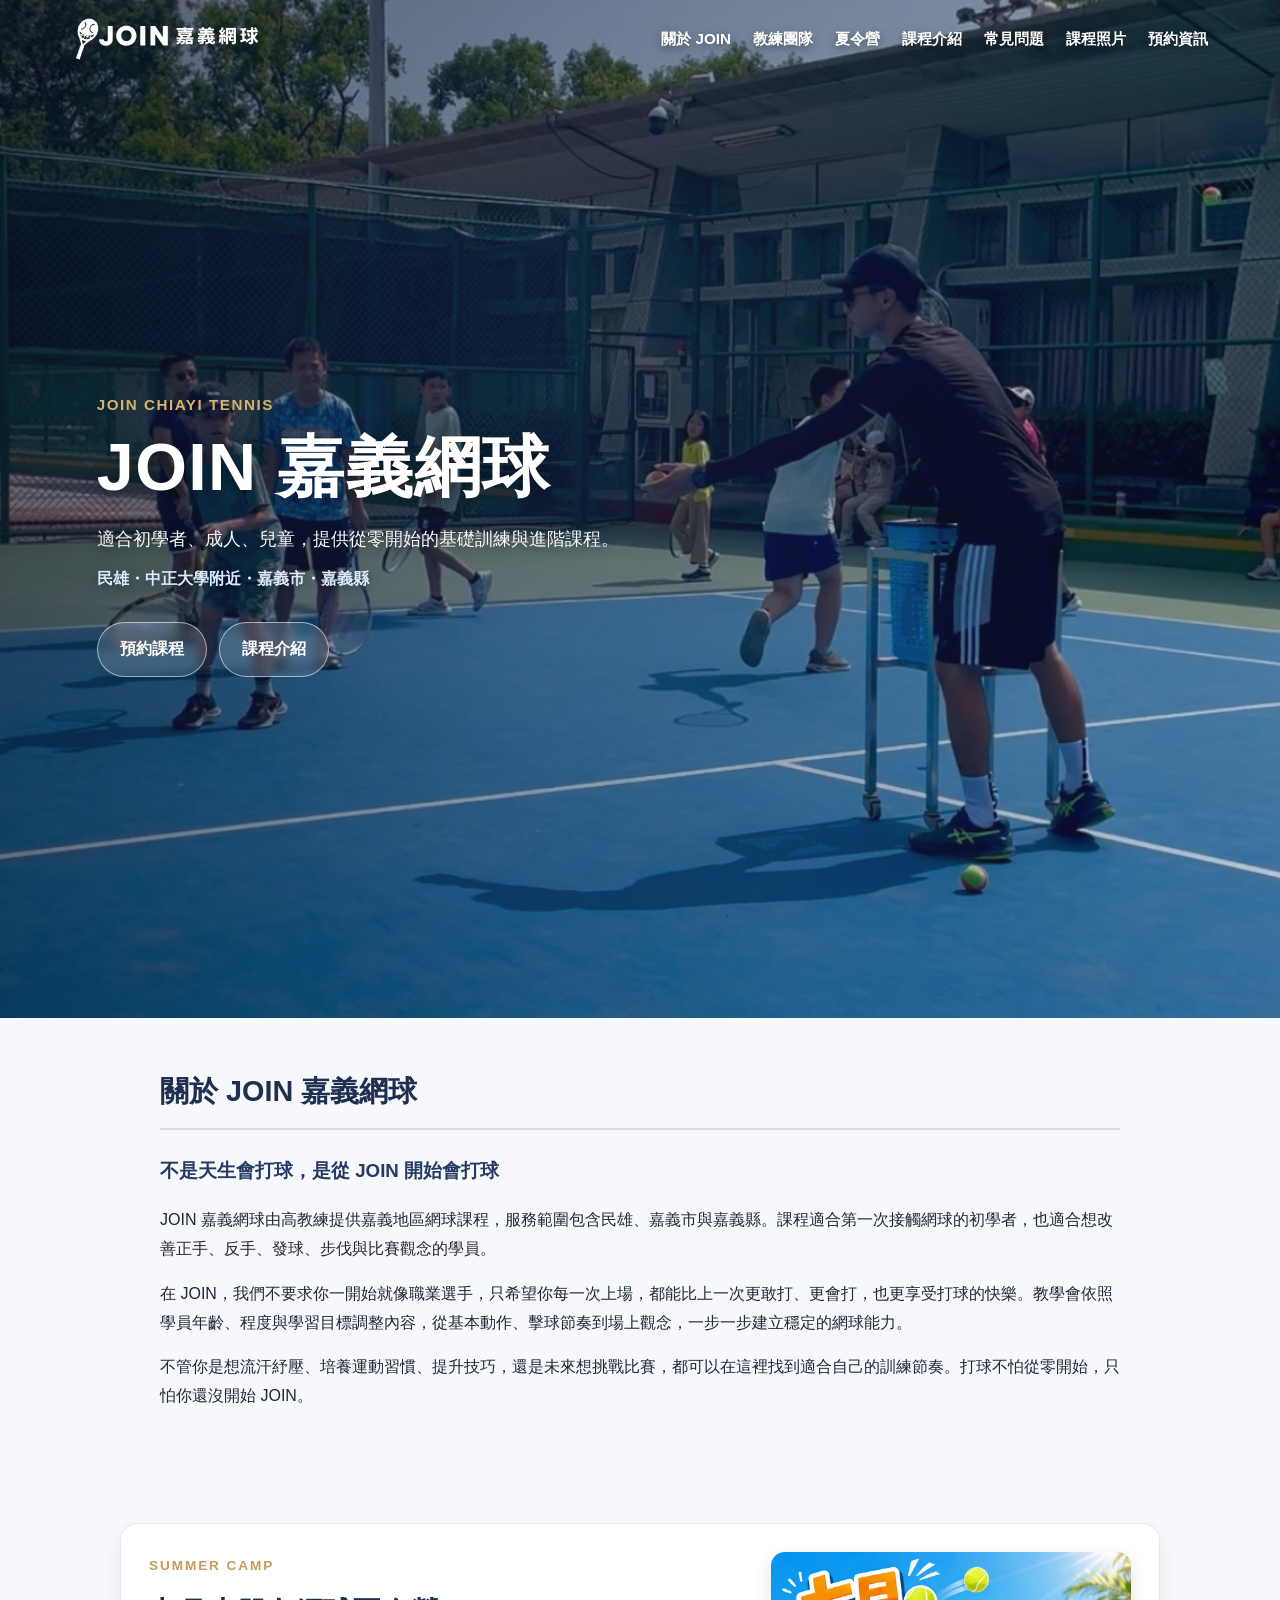
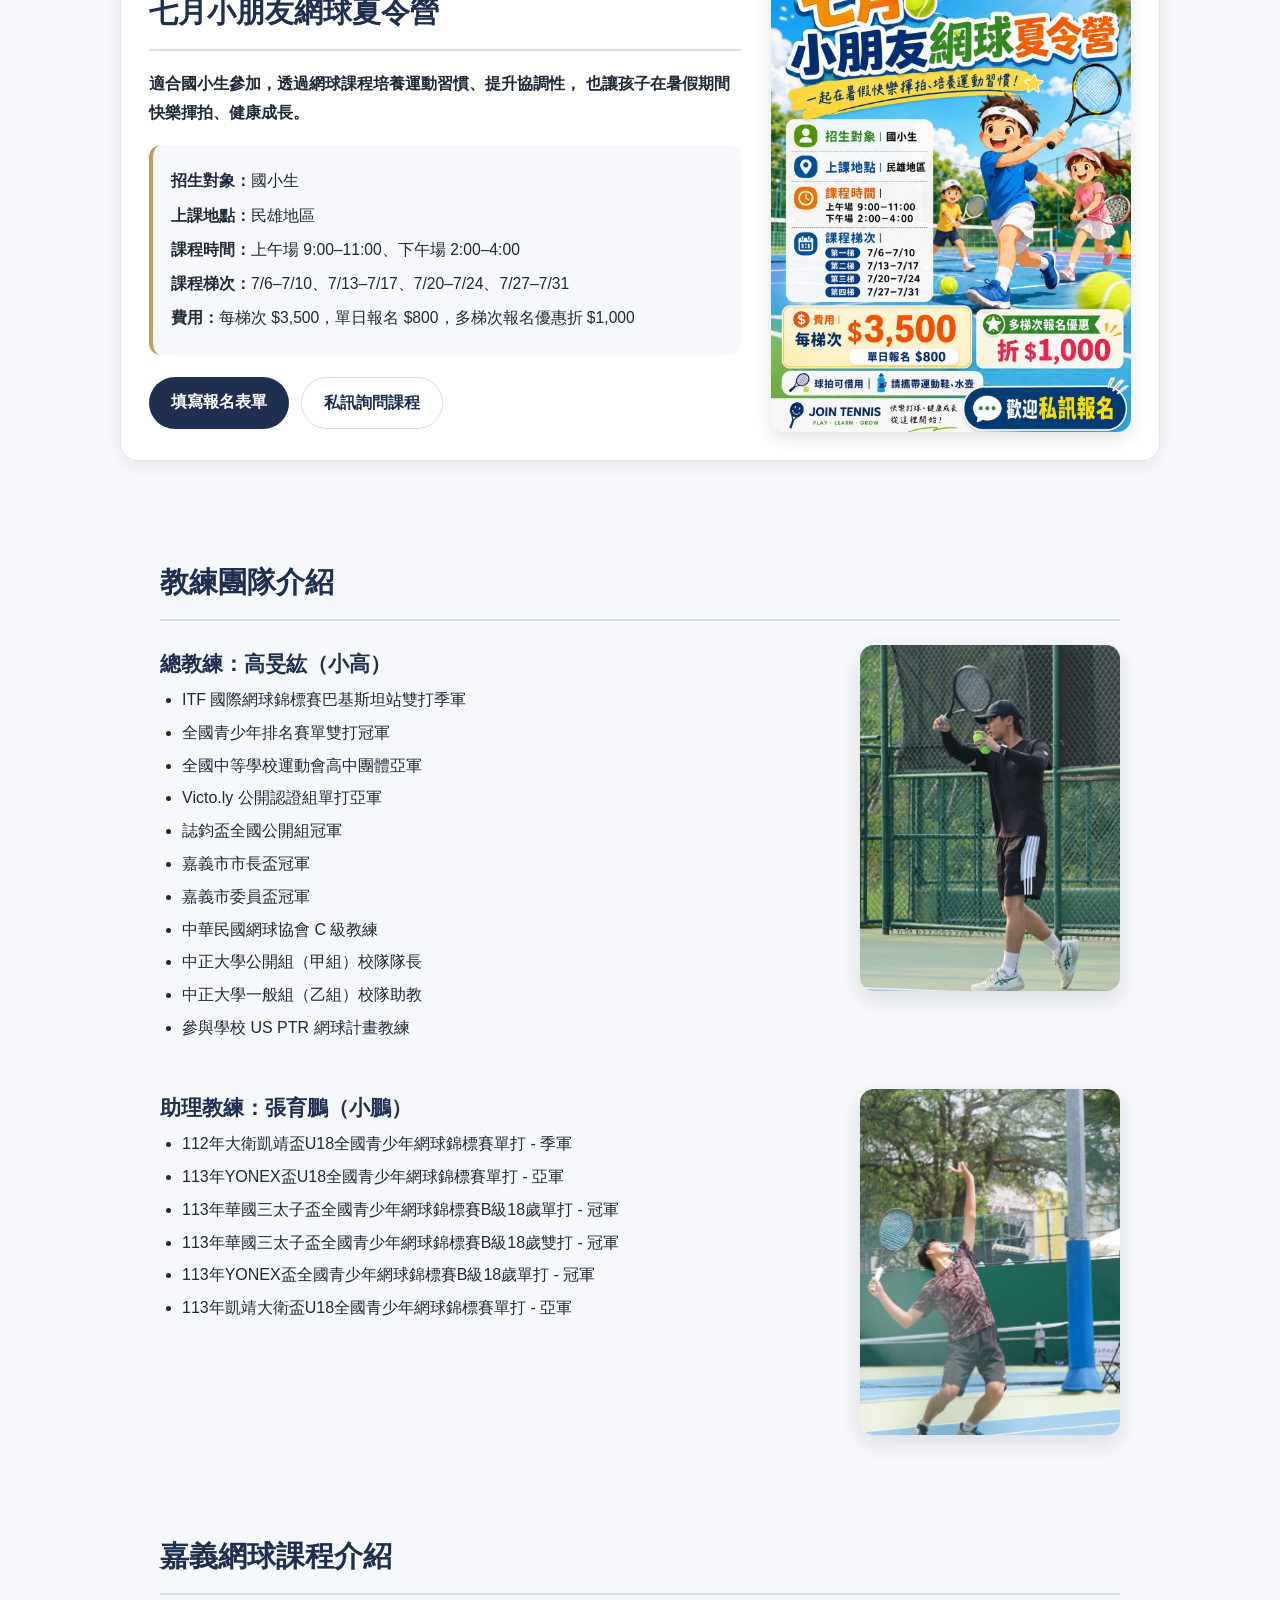
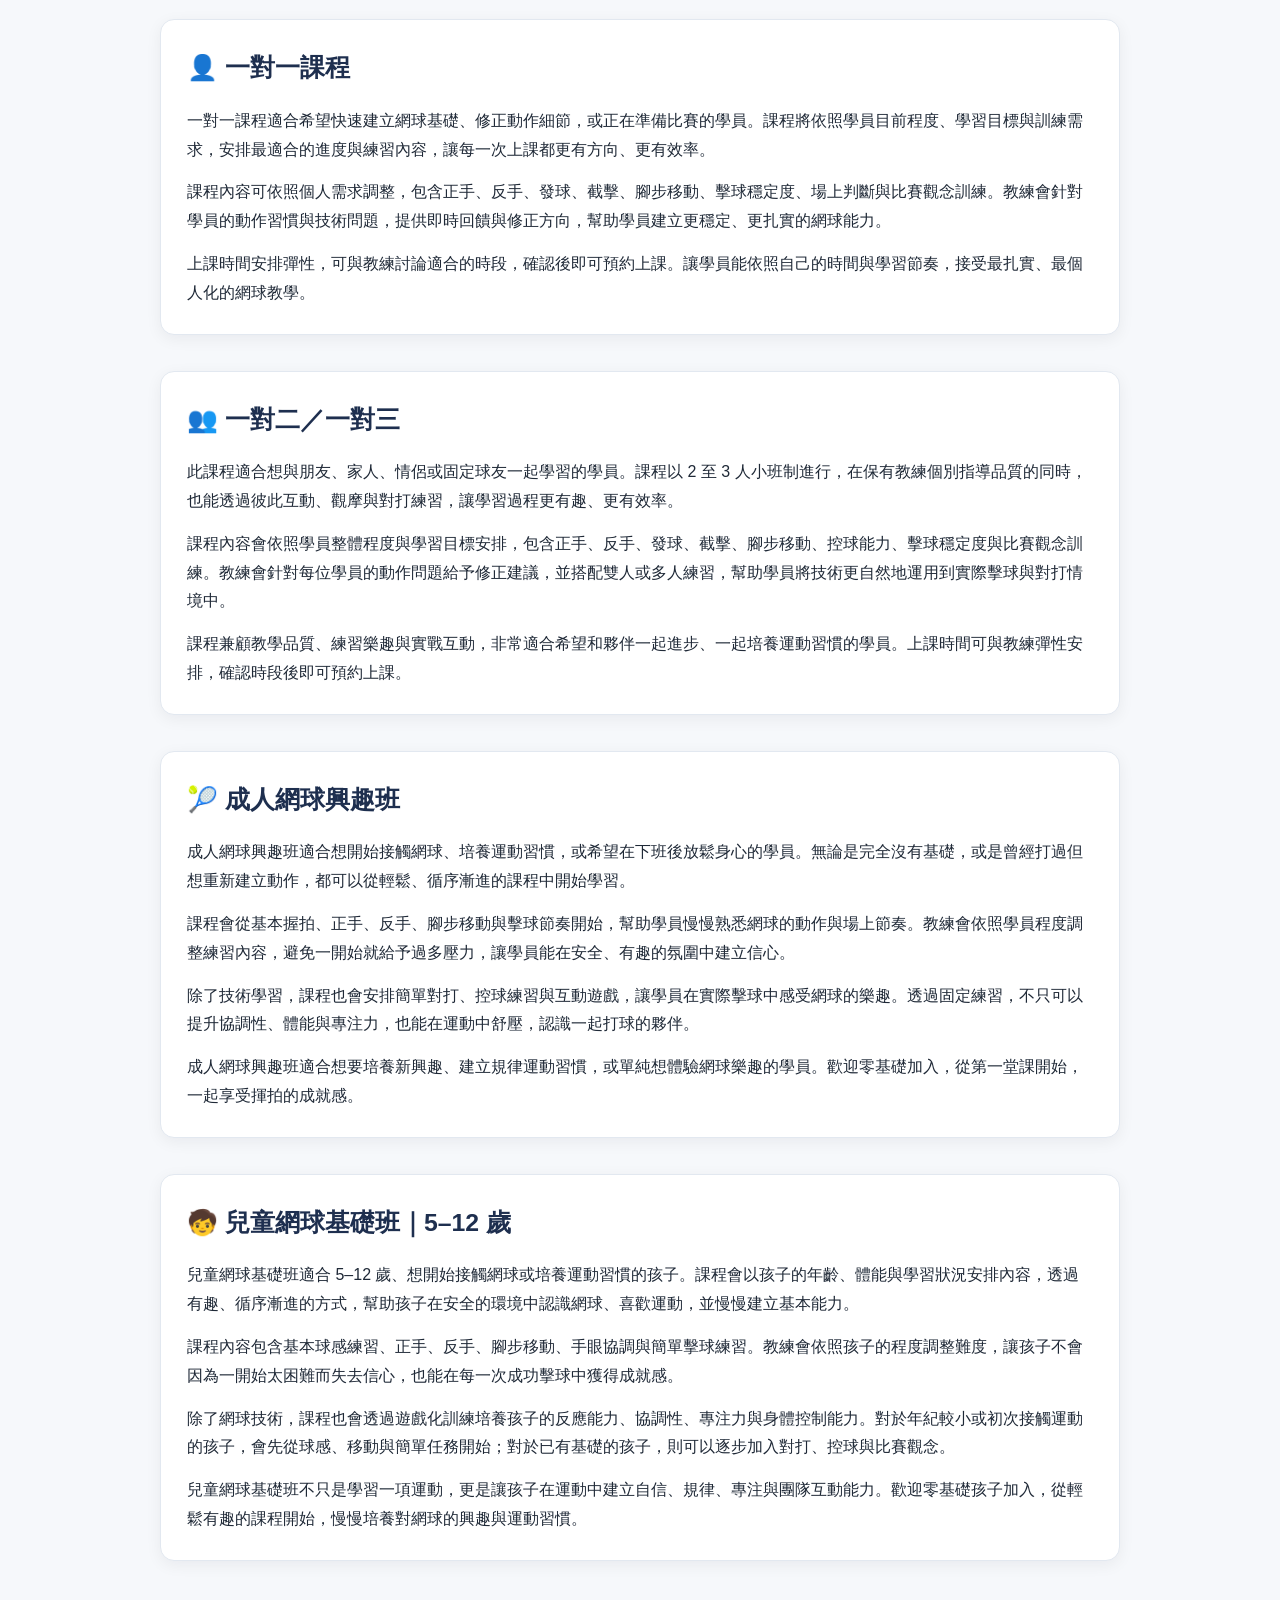
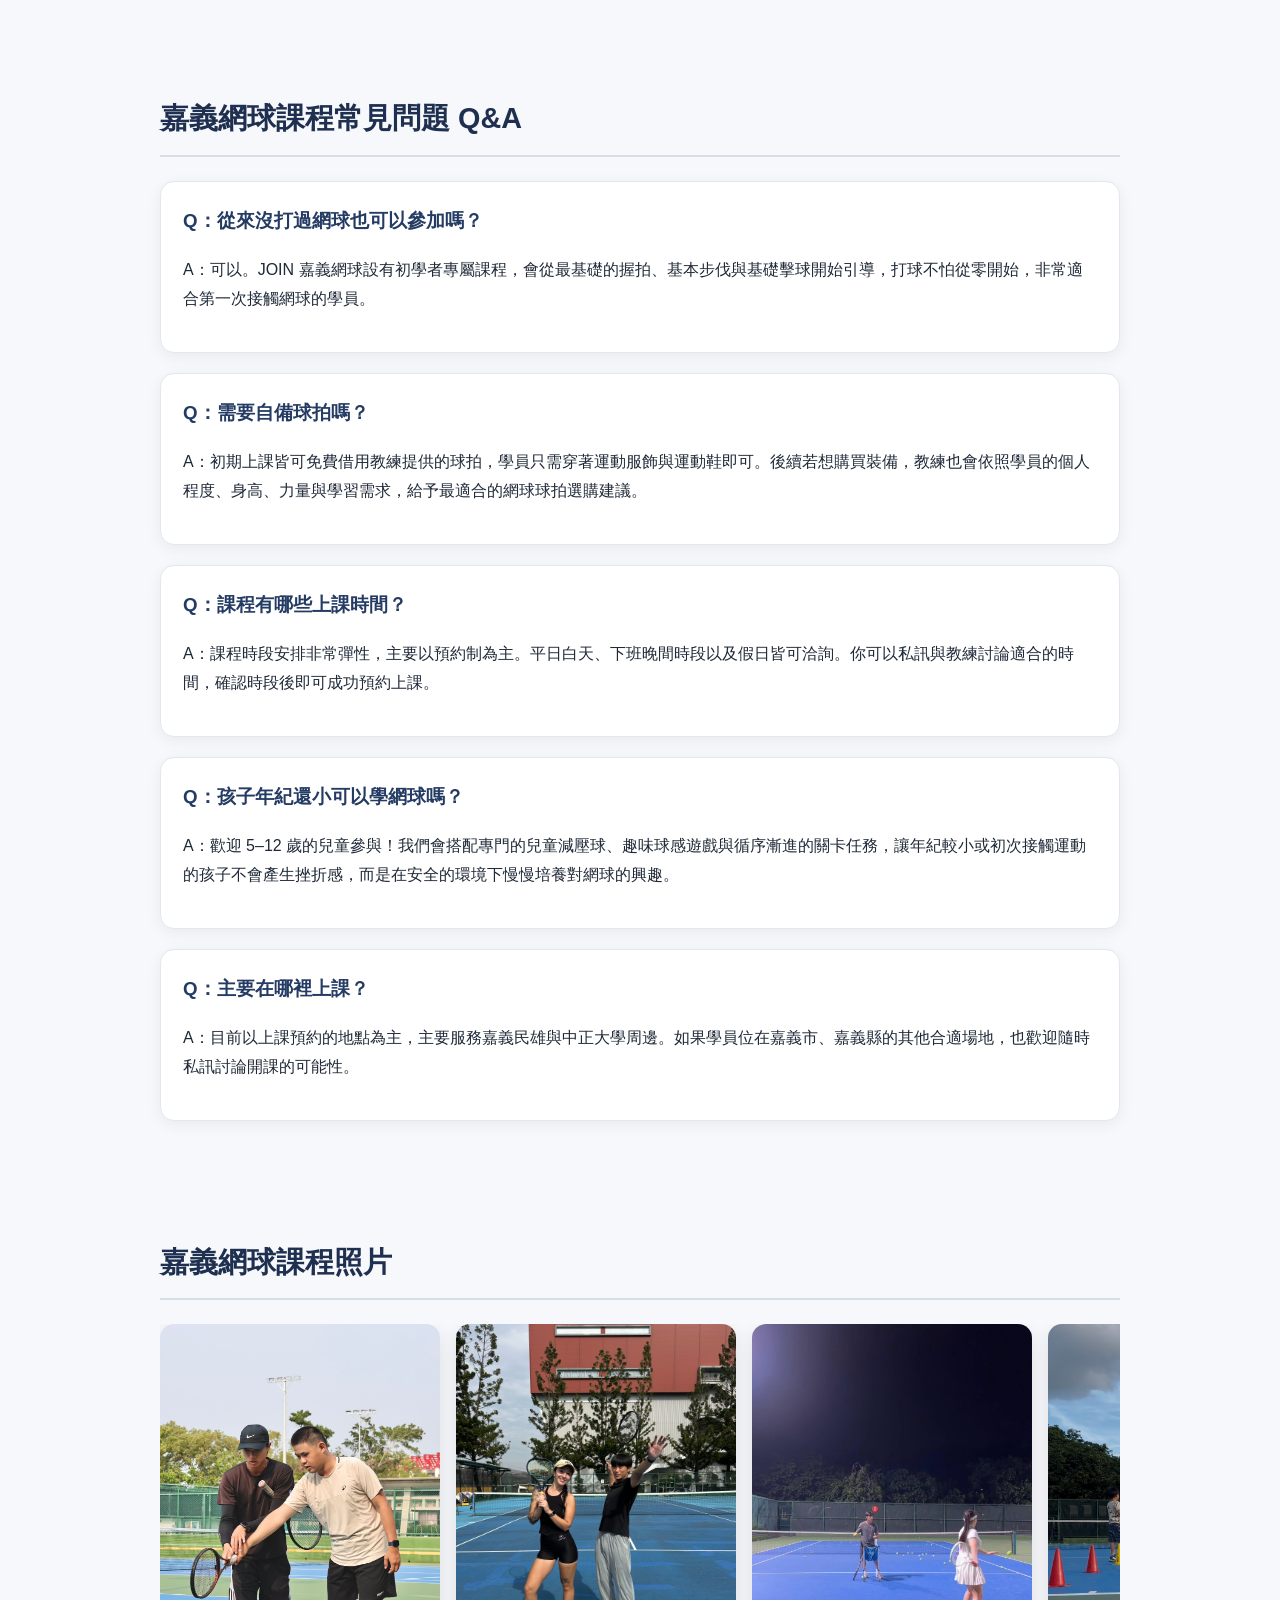
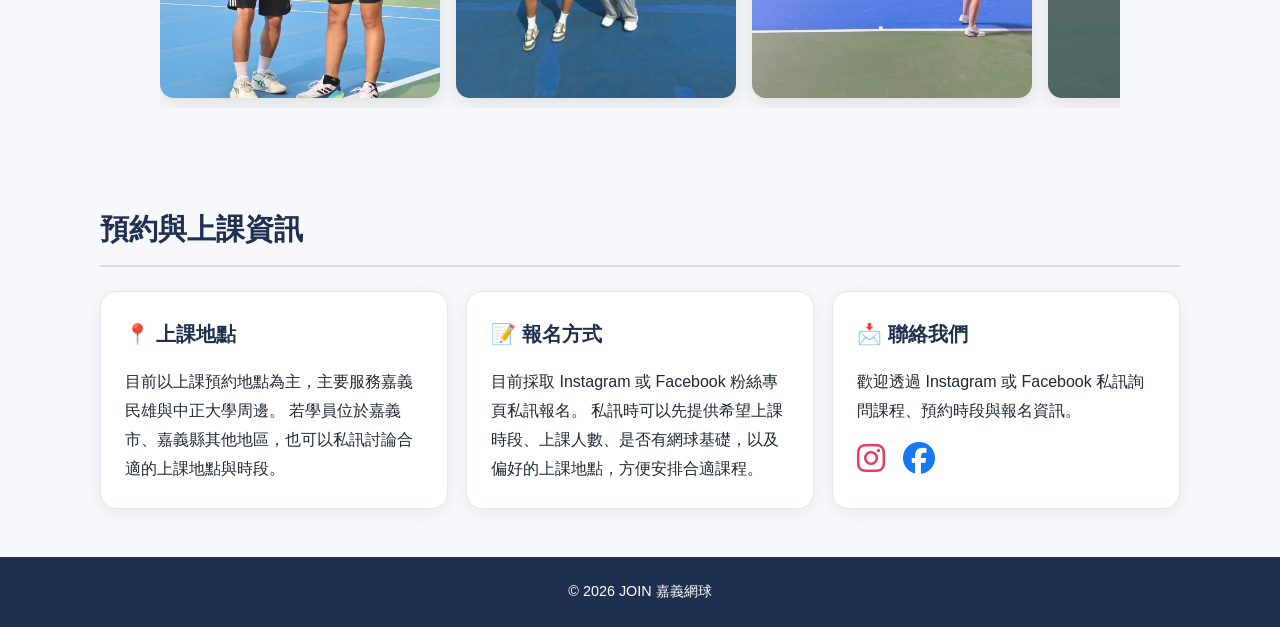
==== commit 0949a187: "v2" ====
--- a/index.html
+++ b/index.html
@@ -1340,7 +1340,7 @@
 
         <div class="coach-section coach-section-spaced">
           <ul>
-            <li class="coach-name">總教練：高旻紘（老高）</li>
+            <li class="coach-name">總教練：高旻紘（小高）</li>
             <li>ITF 國際網球錦標賽巴基斯坦站雙打季軍</li>
             <li>全國青少年排名賽單雙打冠軍</li>
             <li>全國中等學校運動會高中團體亞軍</li>
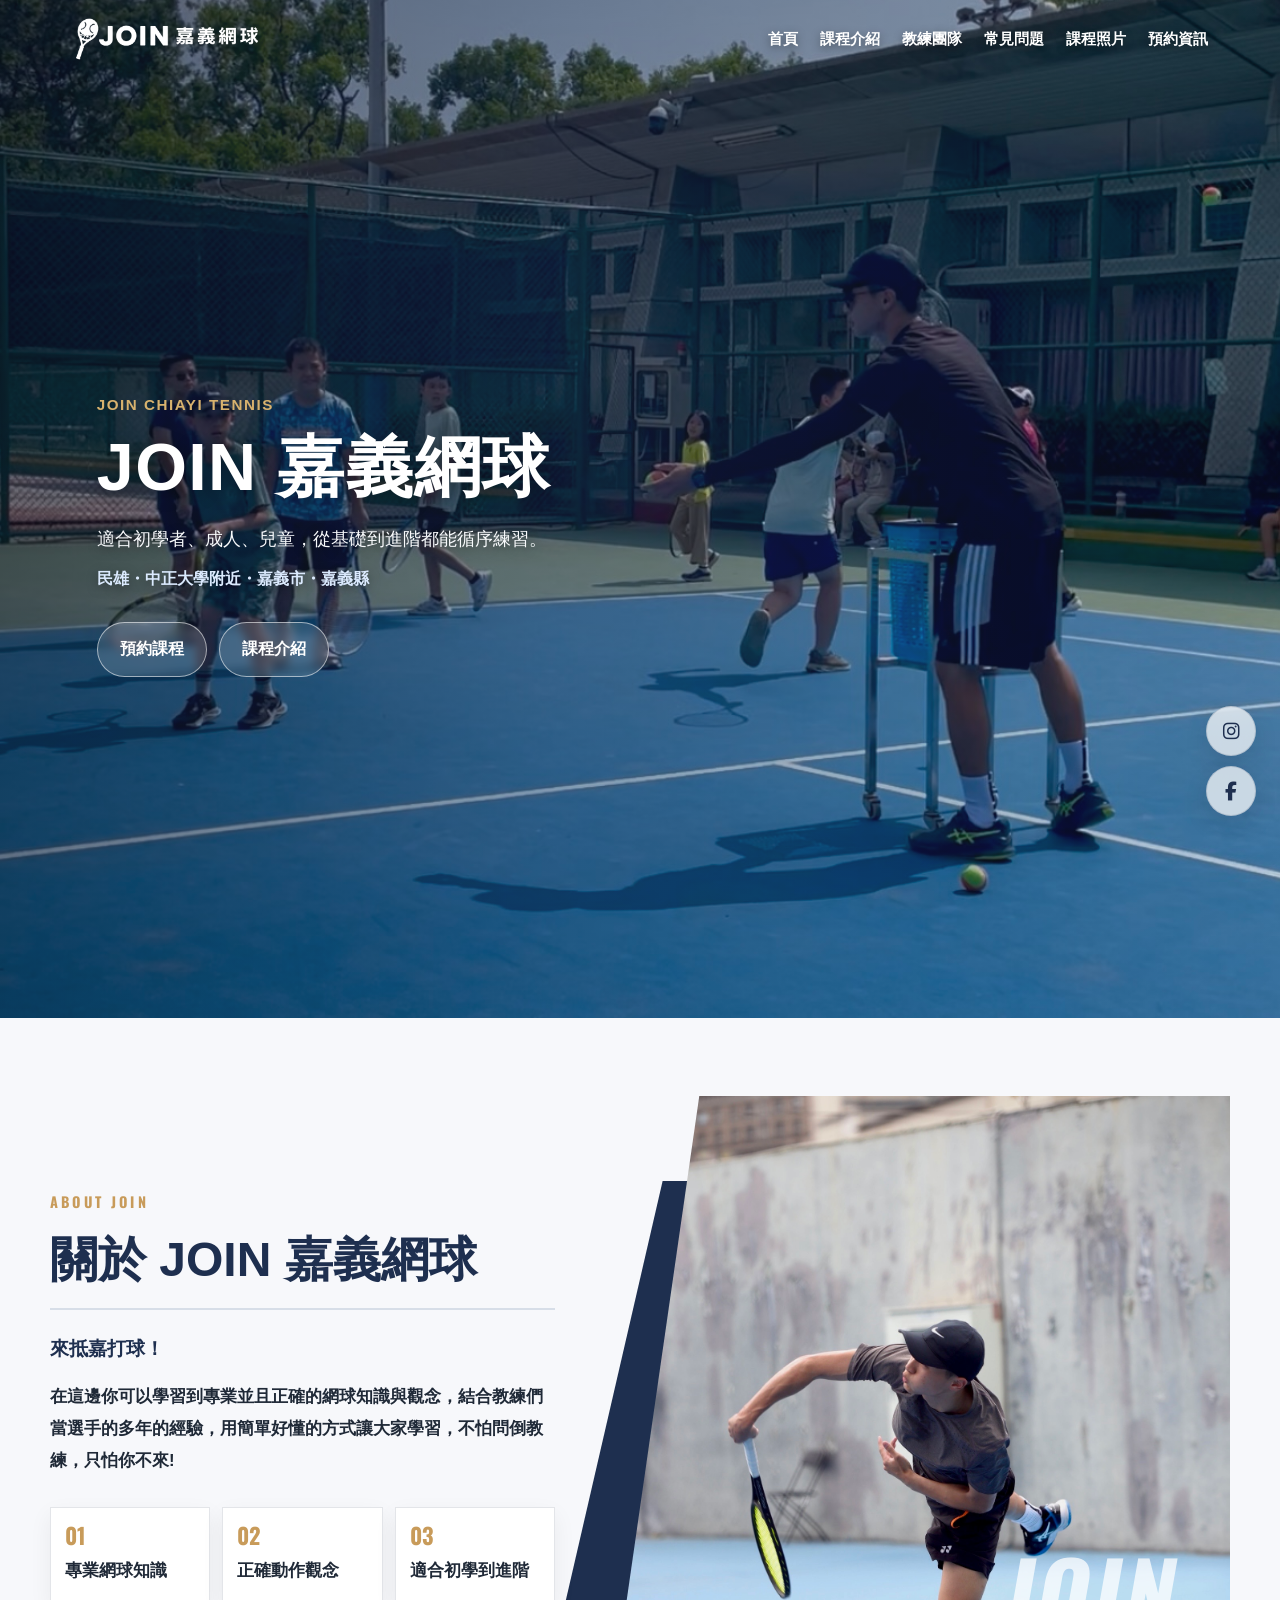
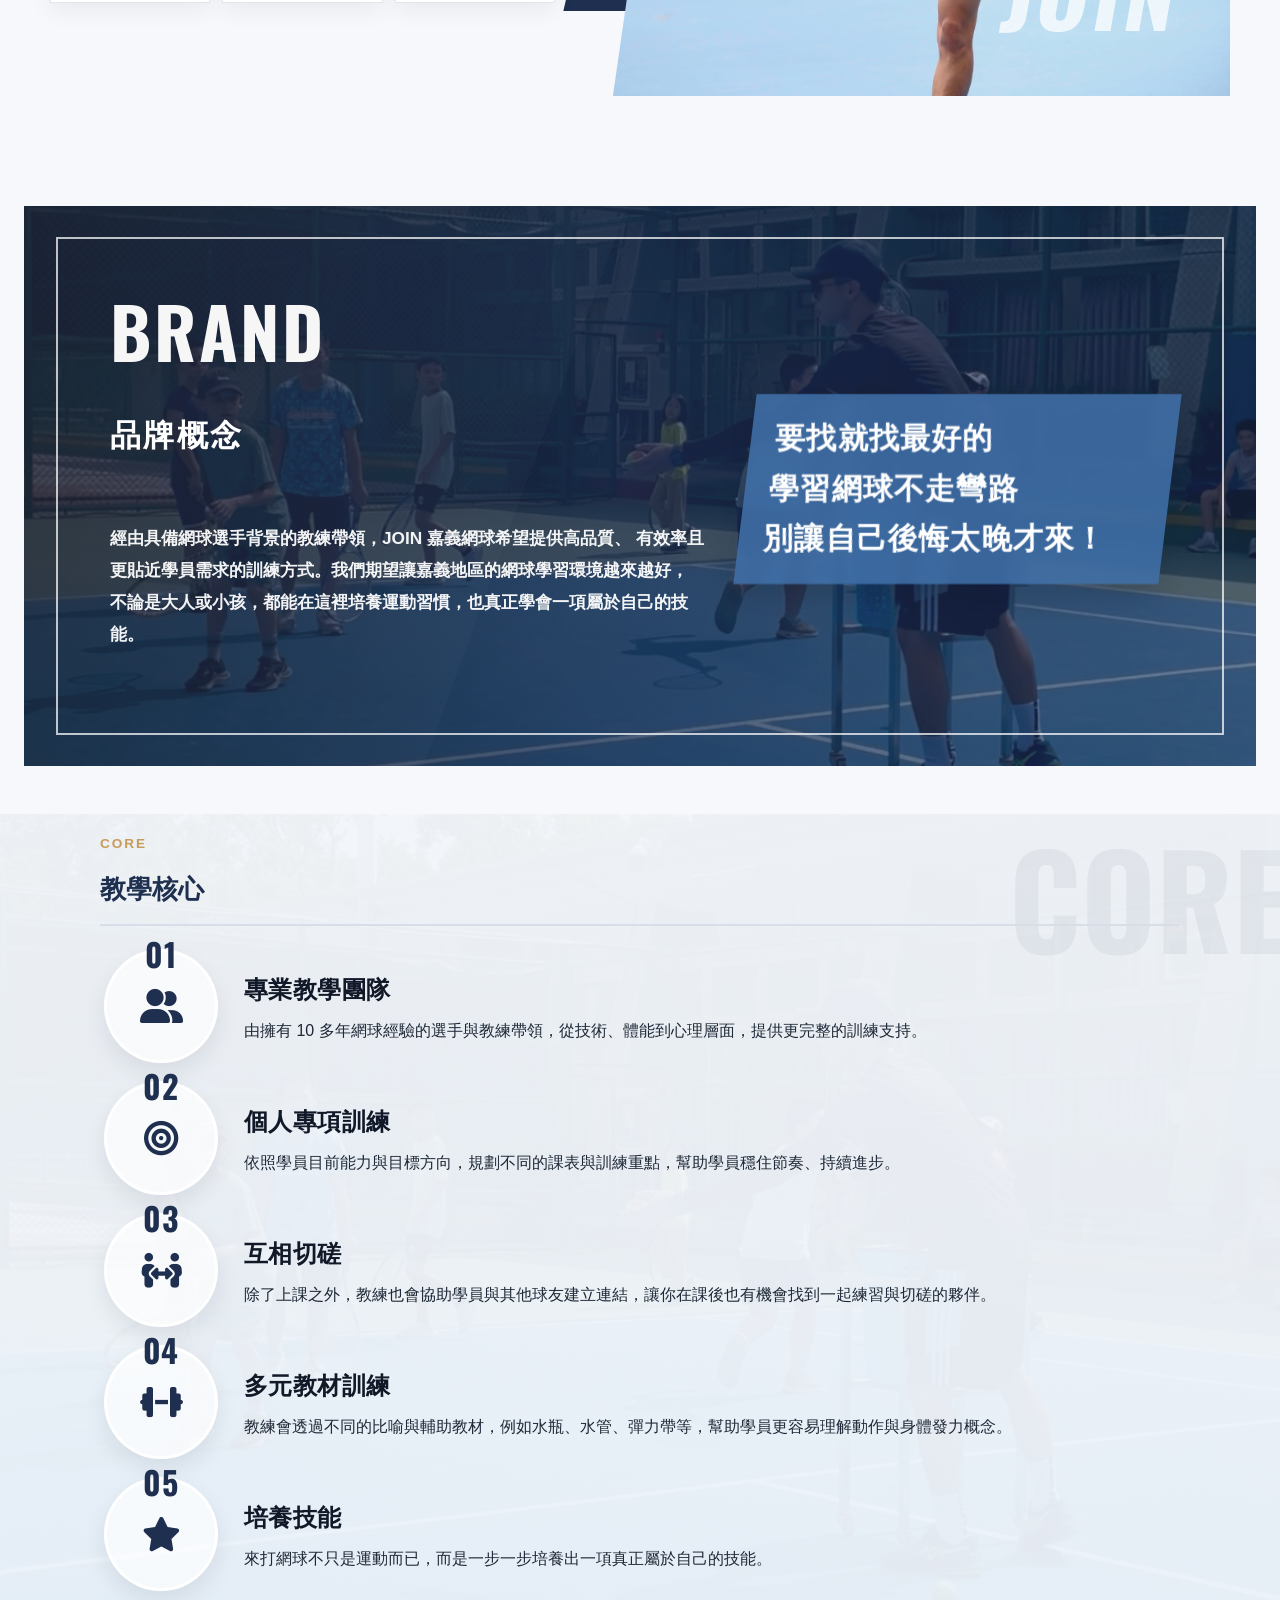
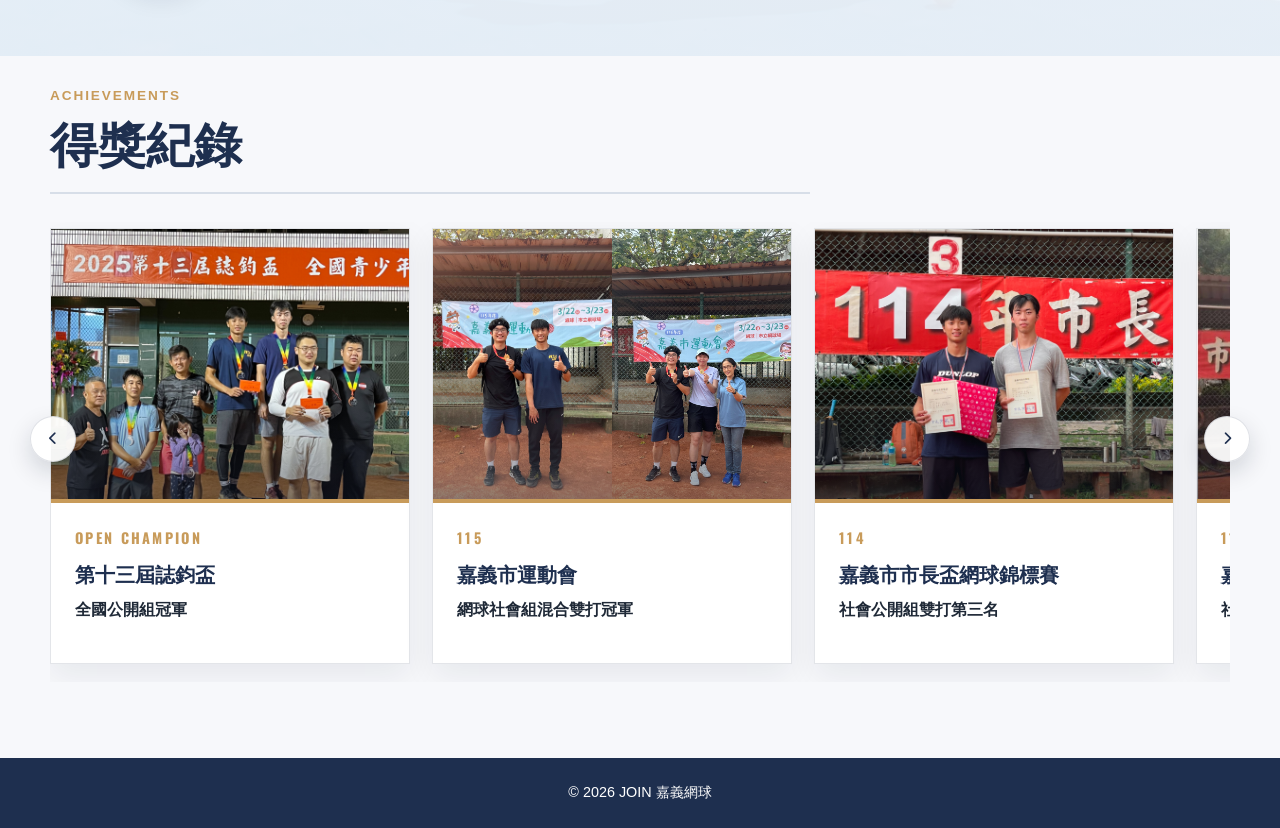
==== commit f4b4a171: "Add multipage website" ====
--- a/index.html
+++ b/index.html
@@ -7,14 +7,13 @@
     <title>嘉義網球課程｜民雄・中正大學附近｜JOIN 嘉義網球</title>
     <meta
       name="description"
-      content="JOIN 嘉義網球提供嘉義市、嘉義縣、民雄與中正大學附近網球課程，包含一對一網球教學、成人興趣班、兒童基礎班與進階訓練，適合初學者、成人與兒童私訊報名。"
+      content="JOIN 嘉義網球提供嘉義市、嘉義縣、民雄與中正大學附近網球課程，適合初學者、成人與兒童。"
     />
     <meta name="robots" content="index, follow" />
     <meta name="author" content="JOIN 嘉義網球" />
     <meta name="theme-color" content="#1e2f4f" />
     <link rel="canonical" href="https://join-tennis.pages.dev/" />
 
-    <!-- Open Graph：影響 Facebook、LINE、社群分享預覽 -->
     <meta property="og:locale" content="zh_TW" />
     <meta property="og:type" content="website" />
     <meta property="og:site_name" content="JOIN 嘉義網球" />
@@ -24,7 +23,7 @@
     />
     <meta
       property="og:description"
-      content="嘉義市、嘉義縣、民雄與中正大學附近網球課程，提供一對一教學、成人興趣班、兒童基礎班與進階訓練。"
+      content="JOIN 嘉義網球提供嘉義市、嘉義縣、民雄與中正大學附近網球課程，適合初學者、成人與兒童。"
     />
     <meta property="og:url" content="https://join-tennis.pages.dev/" />
     <meta
@@ -33,7 +32,6 @@
     />
     <meta property="og:image:alt" content="JOIN 嘉義網球品牌標誌" />
 
-    <!-- Twitter / X 分享預覽 -->
     <meta name="twitter:card" content="summary_large_image" />
     <meta
       name="twitter:title"
@@ -41,14 +39,17 @@
     />
     <meta
       name="twitter:description"
-      content="嘉義、民雄與中正大學附近網球課程，適合初學者、成人、兒童與想精進技巧的學員。"
+      content="JOIN 嘉義網球提供嘉義市、嘉義縣、民雄與中正大學附近網球課程，適合初學者、成人與兒童。"
     />
     <meta
       name="twitter:image"
       content="https://join-tennis.pages.dev/images/join-chiayi-tennis-logo.png"
     />
-
-    <!-- Favicon：搜尋結果左側小圖示與瀏覽器分頁圖示 -->
+    <link
+      rel="stylesheet"
+      href="https://fonts.googleapis.com/css2?family=Oswald:wght@500;600;700&display=swap"
+    />
+
     <link
       rel="icon"
       type="image/png"
@@ -73,8 +74,8 @@
       rel="stylesheet"
       href="https://cdnjs.cloudflare.com/ajax/libs/font-awesome/6.5.0/css/all.min.css"
     />
-
-    <!-- WebSite 結構化資料：協助 Google 判斷網站名稱 -->
+    <link rel="stylesheet" href="css/style.css" />
+
     <script type="application/ld+json">
       {
         "@context": "https://schema.org",
@@ -90,13 +91,10 @@
           "中正大學附近網球課程"
         ],
         "inLanguage": "zh-Hant-TW",
-        "publisher": {
-          "@id": "https://join-tennis.pages.dev/#organization"
-        }
+        "publisher": { "@id": "https://join-tennis.pages.dev/#organization" }
       }
     </script>
 
-    <!-- 在地服務 / 組織結構化資料 -->
     <script type="application/ld+json">
       {
         "@context": "https://schema.org",
@@ -118,1075 +116,28 @@
         "sameAs": [
           "https://www.instagram.com/join_tennis_/",
           "https://www.facebook.com/share/1BJ29SWx82/?mibextid=wwXIfr"
-        ],
-        "hasOfferCatalog": {
-          "@type": "OfferCatalog",
-          "name": "嘉義網球課程",
-          "itemListElement": [
-            {
-              "@type": "Offer",
-              "name": "一對一與一對二網球課程",
-              "itemOffered": {
-                "@type": "Service",
-                "name": "一對一與一對二網球課程",
-                "serviceType": "網球教學",
-                "areaServed": "嘉義民雄與中正大學附近"
-              }
-            },
-            {
-              "@type": "Offer",
-              "name": "成人網球興趣班",
-              "itemOffered": {
-                "@type": "Service",
-                "name": "成人網球興趣班",
-                "serviceType": "成人網球課程",
-                "areaServed": "嘉義市、嘉義縣、民雄"
-              }
-            },
-            {
-              "@type": "Offer",
-              "name": "兒童網球基礎班",
-              "itemOffered": {
-                "@type": "Service",
-                "name": "兒童網球基礎班",
-                "serviceType": "兒童網球課程",
-                "areaServed": "嘉義市、嘉義縣、民雄"
-              }
-            },
-            {
-              "@type": "Offer",
-              "name": "網球進階訓練",
-              "itemOffered": {
-                "@type": "Service",
-                "name": "網球進階訓練",
-                "serviceType": "網球訓練",
-                "areaServed": "嘉義民雄與中正大學附近"
-              }
-            }
-          ]
-        }
-      }
-    </script>
-
-    <!-- FAQ 結構化資料 -->
-    <script type="application/ld+json">
-      {
-        "@context": "https://schema.org",
-        "@type": "FAQPage",
-        "@id": "https://join-tennis.pages.dev/#faq",
-        "mainEntity": [
-          {
-            "@type": "Question",
-            "name": "從來沒打過網球也可以參加嗎？",
-            "acceptedAnswer": {
-              "@type": "Answer",
-              "text": "可以。JOIN 嘉義網球設有初學者課程，會從握拍、基本步伐與基礎擊球開始教學，適合第一次接觸網球的學員。"
-            }
-          },
-          {
-            "@type": "Question",
-            "name": "需要自備球拍嗎？",
-            "acceptedAnswer": {
-              "@type": "Answer",
-              "text": "初期可借用教練球拍，之後可依照個人程度、身高、力量與學習需求建議適合的網球裝備。"
-            }
-          },
-          {
-            "@type": "Question",
-            "name": "課程有哪些上課時間？",
-            "acceptedAnswer": {
-              "@type": "Answer",
-              "text": "課程時段以預約為主，平日晚間與假日皆可洽詢，實際時間會依教練與學員可安排時段確認。"
-            }
-          },
-          {
-            "@type": "Question",
-            "name": "孩子年紀還小可以學網球嗎？",
-            "acceptedAnswer": {
-              "@type": "Answer",
-              "text": "歡迎 5–12 歲兒童參與，課程會搭配兒童球、趣味活動與循序漸進的教學方式。"
-            }
-          },
-          {
-            "@type": "Question",
-            "name": "主要在哪裡上課？",
-            "acceptedAnswer": {
-              "@type": "Answer",
-              "text": "目前以上課預約地點為主，主要服務嘉義民雄與中正大學周邊，也可依需求討論嘉義市與嘉義縣其他合適地點。"
-            }
-          }
         ]
       }
     </script>
 
-    <style>
-      .site-nav,
-      .site-nav *,
-      .nav-links,
-      .nav-links * {
-        box-sizing: border-box;
-      }
-
-      html,
-      body {
-        overflow-x: hidden;
-      }
-
-      :root {
-        --color-primary: #1e2f4f;
-        --color-primary-light: #2f4f7f;
-        --color-primary-soft: #3f6fa8;
-        --color-accent: #c89b5a;
-        --color-bg: #f6f8fb;
-        --color-card: #ffffff;
-        --color-text: #1f2937;
-        --color-muted: #64748b;
-        --color-border: #d7dee8;
-        --color-white: #ffffff;
-      }
-
-      html {
-        scroll-behavior: smooth;
-      }
-
-      body {
-        font-family: "Noto Sans TC", "Microsoft JhengHei", sans-serif;
-        margin: 0;
-        padding: 0;
-        background-color: var(--color-bg);
-        color: var(--color-text);
-        line-height: 1.8;
-      }
-
-      a {
-        color: inherit;
-      }
-
-      ::selection {
-        background-color: rgba(63, 111, 168, 0.22);
-      }
-
-      .hero {
-        position: relative;
-        width: 100%;
-        min-height: 92vh;
-        background-image: url("images/chiayi-tennis-banner.jpg");
-        background-size: cover;
-        background-position: center;
-        display: flex;
-        align-items: center;
-        padding: 120px 20px 70px;
-        overflow: hidden;
-      }
-
-      .hero-overlay {
-        position: absolute;
-        inset: 0;
-        background: linear-gradient(
-          to right,
-          rgba(15, 23, 42, 0.58) 0%,
-          rgba(30, 47, 79, 0.44) 42%,
-          rgba(30, 47, 79, 0.18) 100%
-        );
-        z-index: 1;
-      }
-
-      .hero-content {
-        position: relative;
-        z-index: 2;
-        max-width: 720px;
-        color: var(--color-white);
-        margin-left: 6%;
-      }
-
-      .hero-eyebrow {
-        margin: 0 0 12px;
-        color: #d8b26e;
-        font-size: 0.95rem;
-        font-weight: 900;
-        letter-spacing: 0.1em;
-        text-transform: uppercase;
-      }
-
-      .hero h1 {
-        margin: 0;
-        color: var(--color-white);
-        font-size: clamp(2.6rem, 5.2vw, 4.5rem);
-        line-height: 1.12;
-        font-weight: 800;
-        letter-spacing: 0.02em;
-        text-shadow: 0 4px 18px rgba(0, 0, 0, 0.32);
-      }
-
-      .hero-title-sub {
-        margin: 14px 0 0;
-        color: #f8fafc;
-        font-size: clamp(1.15rem, 2.2vw, 1.75rem);
-        line-height: 1.45;
-        font-weight: 700;
-        letter-spacing: 0.02em;
-        text-shadow: 0 3px 14px rgba(0, 0, 0, 0.3);
-      }
-
-      .hero-subtitle {
-        margin: 18px 0 0;
-        color: #f8fafc;
-        font-size: 1.12rem;
-        line-height: 1.8;
-        max-width: 620px;
-        text-shadow: 0 3px 12px rgba(0, 0, 0, 0.35);
-      }
-
-      .hero-location {
-        margin: 10px 0 0;
-        color: #dbeafe;
-        font-size: 1rem;
-        font-weight: 600;
-        text-shadow: 0 3px 12px rgba(0, 0, 0, 0.35);
-      }
-
-      .hero-buttons {
-        margin-top: 28px;
-        display: flex;
-        flex-wrap: wrap;
-        gap: 12px;
-      }
-
-      .hero-btn {
-        display: inline-block;
-        padding: 12px 22px;
-        border-radius: 999px;
-        font-weight: 900;
-        text-decoration: none;
-        transition:
-          transform 0.2s ease,
-          background-color 0.2s ease,
-          color 0.2s ease,
-          box-shadow 0.2s ease;
-      }
-
-      .hero-btn:hover,
-      .hero-btn:focus {
-        transform: translateY(-2px);
-        text-decoration: none;
-      }
-
-      .hero-btn-primary {
-        background-color: var(--color-primary-light);
-        color: var(--color-white);
-        box-shadow: 0 10px 24px rgba(15, 23, 42, 0.32);
-      }
-
-      .hero-btn-primary:hover,
-      .hero-btn-primary:focus {
-        background-color: var(--color-primary);
-      }
-
-      .hero-btn-secondary {
-        background-color: rgba(255, 255, 255, 0.14);
-        color: var(--color-white);
-        border: 1px solid rgba(255, 255, 255, 0.55);
-        backdrop-filter: blur(4px);
-      }
-
-      .hero-btn-secondary:hover,
-      .hero-btn-secondary:focus {
-        background-color: rgba(255, 255, 255, 0.24);
-      }
-
-      .site-nav {
-        position: fixed;
-        top: 0;
-        left: 0;
-        width: 100%;
-        z-index: 100;
-        background-color: rgba(255, 255, 255, 0);
-        padding: 16px 0;
-        transition:
-          background-color 0.35s ease,
-          box-shadow 0.35s ease,
-          backdrop-filter 0.35s ease;
-      }
-
-      .nav-inner {
-        max-width: 1180px;
-        margin: 0 auto;
-        padding: 0 22px;
-        display: flex;
-        align-items: center;
-        justify-content: space-between;
-        gap: 22px;
-      }
-
-      .nav-brand {
-        position: relative;
-        display: flex;
-        align-items: center;
-        width: 190px;
-        height: 46px;
-        text-decoration: none;
-        padding: 0;
-        background: transparent;
-        flex-shrink: 0;
-      }
-
-      .nav-logo {
-        position: absolute;
-        left: 0;
-        display: block;
-        width: 190px;
-        height: auto;
-        object-fit: contain;
-        border-radius: 0;
-        box-shadow: none;
-        transition:
-          opacity 0.25s ease,
-          width 0.28s ease;
-      }
-
-      .nav-logo-light {
-        opacity: 1;
-      }
-
-      .nav-logo-dark {
-        opacity: 0;
-      }
-
-      .nav-links {
-        display: flex;
-        align-items: center;
-        gap: 22px;
-        flex-wrap: wrap;
-      }
-
-      .nav-links a {
-        color: var(--color-white);
-        text-decoration: none;
-        font-weight: 900;
-        font-size: 0.95rem;
-        white-space: nowrap;
-        text-shadow: 0 3px 10px rgba(0, 0, 0, 0.38);
-        transition:
-          color 0.2s ease,
-          opacity 0.2s ease;
-      }
-
-      .nav-links a:hover,
-      .nav-links a:focus {
-        color: #d8b26e;
-      }
-
-      .nav-toggle {
-        display: none;
-        width: 44px;
-        height: 44px;
-        border: 1px solid rgba(255, 255, 255, 0.42);
-        border-radius: 12px;
-        background: rgba(255, 255, 255, 0.12);
-        cursor: pointer;
-        padding: 10px;
-      }
-
-      .nav-toggle span {
-        display: block;
-        height: 2px;
-        background-color: #ffffff;
-        border-radius: 999px;
-        margin: 5px 0;
-        transition:
-          transform 0.25s ease,
-          opacity 0.25s ease,
-          background-color 0.25s ease;
-      }
-
-      .site-nav.scrolled {
-        background-color: rgba(255, 255, 255, 0.96);
-        box-shadow: 0 4px 18px rgba(15, 23, 42, 0.1);
-        padding: 16px 0;
-        backdrop-filter: blur(10px);
-      }
-
-      .site-nav.scrolled .nav-logo-light {
-        opacity: 0;
-      }
-
-      .site-nav.scrolled .nav-logo-dark {
-        opacity: 1;
-      }
-
-      .site-nav.scrolled .nav-links a {
-        color: var(--color-primary);
-        text-shadow: none;
-      }
-
-      .site-nav.scrolled .nav-links a:hover,
-      .site-nav.scrolled .nav-links a:focus {
-        color: var(--color-primary-soft);
-      }
-
-      .site-nav.scrolled .nav-toggle {
-        border-color: rgba(30, 47, 79, 0.18);
-        background: rgba(30, 47, 79, 0.06);
-      }
-
-      .site-nav.scrolled .nav-toggle span {
-        background-color: var(--color-primary);
-      }
-
-      main {
-        background-color: var(--color-bg);
-      }
-
-      section {
-        padding: 48px 20px;
-        max-width: 960px;
-        margin: auto;
-        scroll-margin-top: 86px;
-      }
-
-      h2 {
-        color: var(--color-primary);
-        border-bottom: 2px solid var(--color-border);
-        padding-bottom: 10px;
-        margin-top: 0;
-        font-size: 1.8rem;
-      }
-
-      h3 {
-        color: #243b63;
-      }
-
-      p {
-        font-size: 1rem;
-      }
-
-      .course-card {
-        background-color: var(--color-card);
-        border: 1px solid #e2e8f0;
-        border-radius: 14px;
-        box-shadow: 0 4px 16px rgba(15, 23, 42, 0.06);
-        padding: 22px;
-        margin-bottom: 20px;
-      }
-
-      .course-card-large {
-        margin-bottom: 36px;
-        padding: 26px;
-      }
-
-      .course-card h3 {
-        margin-top: 0;
-      }
-
-      .course-title {
-        color: var(--color-primary);
-        font-size: 1.55rem;
-        font-weight: 900;
-        margin-top: 0;
-        margin-bottom: 16px;
-      }
-
-      .course-text {
-        display: flex;
-        flex-direction: column;
-        gap: 14px;
-      }
-
-      .course-text p {
-        margin: 0;
-      }
-
-      .coach-section {
-        display: flex;
-        flex-wrap: wrap;
-        align-items: flex-start;
-        gap: 28px;
-        animation: fadeIn 0.8s ease-in-out;
-      }
-
-      .coach-section-spaced {
-        margin-bottom: 42px;
-      }
-
-      .coach-section ul {
-        flex: 1;
-        min-width: 260px;
-        margin: 0;
-        padding-left: 22px;
-      }
-
-      .coach-section li {
-        margin-bottom: 4px;
-      }
-
-      .coach-name {
-        font-size: 1.3rem;
-        font-weight: 900;
-        color: var(--color-primary);
-        list-style: none;
-        margin-left: -22px;
-        margin-bottom: 10px;
-      }
-
-      .coach-photo {
-        flex: 0 1 260px;
-        width: 100%;
-        max-width: 260px;
-        height: auto;
-        object-fit: cover;
-        aspect-ratio: 3 / 4;
-        border-radius: 14px;
-        box-shadow: 0 8px 22px rgba(15, 23, 42, 0.12);
-        animation: fadeIn 1s ease-in-out;
-      }
-
-      .carousel {
-        display: flex;
-        overflow-x: auto;
-        gap: 16px;
-        scroll-snap-type: x mandatory;
-        padding-bottom: 10px;
-      }
-
-      .carousel img {
-        height: auto;
-        scroll-snap-align: center;
-        border-radius: 14px;
-      }
-
-      .carousel-photo {
-        width: 280px;
-        aspect-ratio: 3 / 4;
-        object-fit: cover;
-        flex-shrink: 0;
-        box-shadow: 0 6px 18px rgba(15, 23, 42, 0.1);
-      }
-
-      .info-section {
-        max-width: 1080px;
-      }
-
-      .info-grid {
-        display: grid;
-        grid-template-columns: repeat(3, 1fr);
-        gap: 18px;
-        margin-top: 24px;
-      }
-
-      .info-card {
-        background-color: var(--color-card);
-        border: 1px solid #e2e8f0;
-        border-radius: 16px;
-        padding: 24px;
-        box-shadow: 0 4px 16px rgba(15, 23, 42, 0.06);
-      }
-
-      .info-card h3 {
-        margin-top: 0;
-        margin-bottom: 12px;
-        color: var(--color-primary);
-        font-size: 1.25rem;
-      }
-
-      .info-card p {
-        margin-bottom: 0;
-      }
-
-      .info-card .social-links {
-        margin-top: 16px;
-      }
-
-      .social-links {
-        margin-top: 20px;
-      }
-
-      .social-links a {
-        display: inline-block;
-        margin-right: 14px;
-        text-decoration: none;
-      }
-
-      .social-links i {
-        vertical-align: middle;
-        transition:
-          transform 0.2s ease,
-          opacity 0.2s ease;
-      }
-
-      .social-links a:hover i,
-      .social-links a:focus i {
-        transform: translateY(-2px);
-        opacity: 0.85;
-      }
-
-      .instagram-icon {
-        color: #e4405f;
-      }
-
-      .facebook-icon {
-        color: #1877f2;
-      }
-      .summer-camp-section {
-        max-width: 1080px;
-      }
-
-      .summer-camp-section,
-      .summer-camp-section * {
-        box-sizing: border-box;
-      }
-
-      .summer-camp-card {
-        display: grid;
-        grid-template-columns: minmax(0, 1fr) 360px;
-        gap: 30px;
-        align-items: center;
-        background-color: var(--color-card);
-        border: 1px solid #e2e8f0;
-        border-radius: 18px;
-        padding: 28px;
-        box-shadow: 0 6px 18px rgba(15, 23, 42, 0.06);
-      }
-
-      .section-eyebrow {
-        margin: 0 0 8px;
-        color: var(--color-accent);
-        font-size: 0.85rem;
-        font-weight: 900;
-        letter-spacing: 0.14em;
-      }
-
-      .summer-camp-content h2 {
-        color: var(--color-primary);
-        border-bottom: 2px solid var(--color-border);
-        padding-bottom: 10px;
-        margin-top: 0;
-        margin-bottom: 18px;
-        font-size: 1.8rem;
-      }
-
-      .summer-camp-lead {
-        margin-top: 0;
-        color: var(--color-text);
-        font-size: 1.02rem;
-        font-weight: 700;
-        line-height: 1.8;
-      }
-
-      .summer-camp-info {
-        margin-top: 18px;
-        padding: 16px 18px;
-        background-color: #f6f8fb;
-        border-left: 4px solid var(--color-accent);
-        border-radius: 12px;
-      }
-
-      .summer-camp-info p {
-        margin: 6px 0;
-        font-size: 0.98rem;
-      }
-
-      .summer-camp-actions {
-        display: flex;
-        flex-wrap: wrap;
-        gap: 12px;
-        margin-top: 22px;
-      }
-
-      .summer-camp-btn {
-        display: inline-block;
-        padding: 11px 22px;
-        border-radius: 999px;
-        background-color: var(--color-primary);
-        color: #ffffff;
-        font-weight: 900;
-        text-decoration: none;
-        transition:
-          transform 0.2s ease,
-          background-color 0.2s ease,
-          box-shadow 0.2s ease;
-      }
-
-      .summer-camp-btn:hover,
-      .summer-camp-btn:focus {
-        background-color: var(--color-primary-light);
-        transform: translateY(-2px);
-        box-shadow: 0 8px 20px rgba(15, 23, 42, 0.16);
-      }
-
-      .summer-camp-btn.secondary {
-        background-color: #ffffff;
-        color: var(--color-primary);
-        border: 1px solid var(--color-border);
-      }
-
-      .summer-camp-btn.secondary:hover,
-      .summer-camp-btn.secondary:focus {
-        background-color: #f8fafc;
-      }
-
-      .summer-camp-poster-link {
-        display: block;
-        text-decoration: none;
-      }
-
-      .summer-camp-poster {
-        display: block;
-        width: 100%;
-        border-radius: 14px;
-        box-shadow: 0 6px 18px rgba(15, 23, 42, 0.12);
-      }
-      footer {
-        background-color: var(--color-primary);
-        padding: 22px 20px;
-        text-align: center;
-        font-size: 0.9em;
-        color: var(--color-white);
-      }
-
-      .back-to-top {
-        position: fixed;
-        right: 24px;
-        bottom: 24px;
-        z-index: 120;
-        width: 48px;
-        height: 48px;
-        border: 1px solid rgba(255, 255, 255, 0.24);
-        border-radius: 999px;
-        background-color: rgba(30, 47, 79, 0.92);
-        color: #ffffff;
-        font-size: 1.05rem;
-        cursor: pointer;
-        box-shadow: 0 10px 24px rgba(15, 23, 42, 0.24);
-        opacity: 0;
-        visibility: hidden;
-        transform: translateY(12px);
-        transition:
-          opacity 0.25s ease,
-          visibility 0.25s ease,
-          transform 0.25s ease,
-          background-color 0.2s ease,
-          box-shadow 0.2s ease;
-      }
-
-      .back-to-top i {
-        line-height: 1;
-      }
-
-      .back-to-top.is-visible {
-        opacity: 1;
-        visibility: visible;
-        transform: translateY(0);
-      }
-
-      .back-to-top:hover,
-      .back-to-top:focus {
-        background-color: var(--color-primary-light);
-        box-shadow: 0 12px 28px rgba(15, 23, 42, 0.3);
-        transform: translateY(-2px);
-      }
-
-      @keyframes fadeIn {
-        from {
-          opacity: 0;
-          transform: translateY(18px);
-        }
-
-        to {
-          opacity: 1;
-          transform: translateY(0);
-        }
-      }
-
-      @media (max-width: 900px) {
-        .nav-inner {
-          align-items: flex-start;
-        }
-
-        .nav-links {
-          gap: 16px;
-        }
-
-        .info-grid {
-          grid-template-columns: 1fr;
-        }
-      }
-
-      @media (max-width: 700px) {
-        .hero {
-          width: 100%;
-          min-height: 100svh;
-          padding: 104px 16px 46px;
-          background-position: center;
-        }
-
-        .hero-overlay {
-          background: linear-gradient(
-            to bottom,
-            rgba(15, 23, 42, 0.58) 0%,
-            rgba(30, 47, 79, 0.46) 48%,
-            rgba(30, 47, 79, 0.34) 100%
-          );
-        }
-
-        .hero-content {
-          margin-left: 0;
-          max-width: 100%;
-          text-align: center;
-        }
-
-        .hero-eyebrow {
-          font-size: 0.82rem;
-        }
-
-        .hero h1 {
-          font-size: 2.25rem;
-        }
-
-        .hero-title-sub {
-          font-size: 1.15rem;
-        }
-
-        .hero-subtitle,
-        .hero-location {
-          font-size: 0.98rem;
-        }
-
-        .hero-buttons {
-          justify-content: center;
-        }
-
-        .hero-btn {
-          width: 100%;
-          max-width: 280px;
-          text-align: center;
-          padding: 11px 18px;
-        }
-
-        .site-nav {
-          padding: 12px 0;
-        }
-
-        .site-nav.scrolled {
-          padding: 12px 0;
-        }
-
-        .nav-inner {
-          position: relative;
-          flex-direction: row;
-          align-items: center;
-          justify-content: space-between;
-          gap: 12px;
-          padding: 0 16px;
-        }
-
-        .nav-brand {
-          width: 145px;
-          height: 40px;
-          min-width: 0;
-        }
-
-        .nav-logo {
-          width: 145px;
-          height: auto;
-          flex-shrink: 0;
-        }
-
-        .site-nav.scrolled .nav-brand {
-          width: 140px;
-        }
-
-        .site-nav.scrolled .nav-logo {
-          width: 140px;
-        }
-
-        .nav-toggle {
-          display: block;
-          flex-shrink: 0;
-          width: 44px;
-          height: 44px;
-          border: 1px solid rgba(255, 255, 255, 0.42);
-          border-radius: 12px;
-          background: rgba(255, 255, 255, 0.12);
-          cursor: pointer;
-          padding: 10px;
-        }
-
-        .nav-toggle span {
-          display: block;
-          height: 2px;
-          background-color: #ffffff;
-          border-radius: 999px;
-          margin: 5px 0;
-          transition:
-            transform 0.25s ease,
-            opacity 0.25s ease,
-            background-color 0.25s ease;
-        }
-
-        .site-nav.scrolled .nav-toggle {
-          border-color: rgba(30, 47, 79, 0.18);
-          background: rgba(30, 47, 79, 0.06);
-        }
-
-        .site-nav.scrolled .nav-toggle span {
-          background-color: var(--color-primary);
-        }
-
-        .nav-links {
-          position: absolute;
-          top: calc(100% + 12px);
-          left: 16px;
-          right: 16px;
-          display: flex;
-          flex-direction: column;
-          align-items: stretch;
-          gap: 0;
-          max-height: 0;
-          overflow: hidden;
-          opacity: 0;
-          pointer-events: none;
-          white-space: normal;
-          background-color: rgba(255, 255, 255, 0.96);
-          border: 1px solid rgba(30, 47, 79, 0.12);
-          border-radius: 18px;
-          box-shadow: 0 12px 30px rgba(15, 23, 42, 0.16);
-          backdrop-filter: blur(12px);
-          transition:
-            max-height 0.3s ease,
-            opacity 0.25s ease;
-        }
-
-        .nav-links a {
-          display: block;
-          color: var(--color-primary);
-          text-shadow: none;
-          font-size: 1rem;
-          font-weight: 900;
-          padding: 13px 16px;
-          border-bottom: 1px solid rgba(30, 47, 79, 0.08);
-        }
-
-        .nav-links a:last-child {
-          border-bottom: none;
-        }
-
-        .nav-links a:hover,
-        .nav-links a:focus {
-          color: var(--color-primary-soft);
-        }
-
-        .site-nav.is-open .nav-links {
-          max-height: 420px;
-          opacity: 1;
-          pointer-events: auto;
-        }
-
-        .site-nav.is-open .nav-toggle span:nth-child(1) {
-          transform: translateY(7px) rotate(45deg);
-        }
-
-        .site-nav.is-open .nav-toggle span:nth-child(2) {
-          opacity: 0;
-        }
-
-        .site-nav.is-open .nav-toggle span:nth-child(3) {
-          transform: translateY(-7px) rotate(-45deg);
-        }
-
-        section {
-          padding: 36px 15px;
-          scroll-margin-top: 104px;
-        }
-
-        h2 {
-          font-size: 1.55rem;
-        }
-
-        .course-card,
-        .course-card-large {
-          padding: 20px;
-          margin-bottom: 24px;
-        }
-
-        .course-title {
-          font-size: 1.35rem;
-        }
-
-        .coach-section {
-          gap: 18px;
-        }
-
-        .coach-photo {
-          max-width: 100%;
-        }
-
-        .carousel-photo {
-          width: 260px;
-        }
-
-        .back-to-top {
-          right: 16px;
-          bottom: 16px;
-          width: 44px;
-          height: 44px;
-          font-size: 1rem;
-        }
-        .summer-camp-card {
-          grid-template-columns: 1fr;
-          gap: 22px;
-          padding: 20px;
-          border-radius: 16px;
-        }
-
-        .summer-camp-content h2 {
-          font-size: 1.55rem;
-        }
-
-        .summer-camp-actions {
-          flex-direction: column;
-          width: 100%;
-          gap: 12px;
-        }
-
-        .summer-camp-btn {
-          display: flex;
-          align-items: center;
-          justify-content: center;
-          width: 100%;
-          max-width: 100%;
-          min-height: 54px;
-          text-align: center;
-          padding: 12px 18px;
-        }
-
-        .summer-camp-poster {
-          border-radius: 12px;
-        }
-      }
-    </style>
-
-    <!-- Google tag (gtag.js) -->
     <script
       async
       src="https://www.googletagmanager.com/gtag/js?id=G-FPB3HJ9X5D"
     ></script>
     <script>
       window.dataLayer = window.dataLayer || [];
-
       function gtag() {
         dataLayer.push(arguments);
       }
-
       gtag("js", new Date());
       gtag("config", "G-FPB3HJ9X5D");
     </script>
   </head>
-
   <body>
     <header class="hero">
       <nav class="site-nav" id="siteNav" aria-label="主要導覽">
         <div class="nav-inner">
-          <a href="#" class="nav-brand">
+          <a href="index.html" aria-current="page" class="nav-brand">
             <img
               src="images/join-tennis-nav-logo-white.png"
               alt="JOIN 嘉義網球品牌標誌"
@@ -1212,13 +163,12 @@
           </button>
 
           <div class="nav-links" id="primaryNav">
-            <a href="#about">關於 JOIN</a>
-            <a href="#coaches">教練團隊</a>
-            <a href="#summer-camp">夏令營</a>
-            <a href="#courses">課程介紹</a>
-            <a href="#faq">常見問題</a>
-            <a href="#carousel">課程照片</a>
-            <a href="#signup">預約資訊</a>
+            <a href="index.html">首頁</a>
+            <a href="courses.html">課程介紹</a>
+            <a href="coaches.html">教練團隊</a>
+            <a href="faq.html">常見問題</a>
+            <a href="gallery.html">課程照片</a>
+            <a href="contact.html">預約資訊</a>
           </div>
         </div>
       </nav>
@@ -1227,11 +177,9 @@
 
       <div class="hero-content">
         <p class="hero-eyebrow">JOIN CHIAYI TENNIS</p>
-
         <h1>JOIN 嘉義網球</h1>
-
         <p class="hero-subtitle">
-          適合初學者、成人、兒童，提供從零開始的基礎訓練與進階課程。
+          適合初學者、成人、兒童，從基礎到進階都能循序練習。
         </p>
         <p class="hero-location">民雄・中正大學附近・嘉義市・嘉義縣</p>
 
@@ -1241,358 +189,290 @@
             href="https://www.instagram.com/join_tennis_/"
             target="_blank"
             rel="noopener noreferrer"
+            >預約課程</a
           >
-            預約課程
-          </a>
-
-          <a class="hero-btn hero-btn-secondary" href="#courses"> 課程介紹 </a>
+          <a class="hero-btn hero-btn-secondary" href="courses.html"
+            >課程介紹</a
+          >
         </div>
       </div>
     </header>
 
     <main>
-      <section id="about">
-        <h2>關於 JOIN 嘉義網球</h2>
-        <h3>不是天生會打球，是從 JOIN 開始會打球</h3>
-
-        <p>
-          JOIN
-          嘉義網球由高教練提供嘉義地區網球課程，服務範圍包含民雄、嘉義市與嘉義縣。課程適合第一次接觸網球的初學者，也適合想改善正手、反手、發球、步伐與比賽觀念的學員。
-        </p>
-
-        <p>
-          在
-          JOIN，我們不要求你一開始就像職業選手，只希望你每一次上場，都能比上一次更敢打、更會打，也更享受打球的快樂。教學會依照學員年齡、程度與學習目標調整內容，從基本動作、擊球節奏到場上觀念，一步一步建立穩定的網球能力。
-        </p>
-
-        <p>
-          不管你是想流汗紓壓、培養運動習慣、提升技巧，還是未來想挑戰比賽，都可以在這裡找到適合自己的訓練節奏。打球不怕從零開始，只怕你還沒開始
-          JOIN。
-        </p>
+      <section id="about" class="about-join-section">
+        <div class="about-join-inner">
+          <div class="about-join-copy">
+            <p class="about-join-eyebrow">ABOUT JOIN</p>
+
+            <h2>關於 JOIN 嘉義網球</h2>
+
+            <p class="about-join-lead">來抵嘉打球！</p>
+
+            <p>
+              在這邊你可以學習到專業並且正確的網球知識與觀念，結合教練們當選手的多年的經驗，用簡單好懂的方式讓大家學習，不怕問倒教練，只怕你不來!
+            </p>
+
+            <div class="about-join-points">
+              <div class="about-join-point">
+                <span>01</span>
+                <p>專業網球知識</p>
+              </div>
+
+              <div class="about-join-point">
+                <span>02</span>
+                <p>正確動作觀念</p>
+              </div>
+
+              <div class="about-join-point">
+                <span>03</span>
+                <p>適合初學到進階</p>
+              </div>
+            </div>
+          </div>
+
+          <div class="about-join-visual">
+            <div class="about-join-slash"></div>
+
+            <div class="about-join-image">
+              <img
+                src="images/course-athlete.jpg"
+                alt="JOIN 嘉義網球教練指導學員上課情境"
+                loading="lazy"
+              />
+            </div>
+          </div>
+        </div>
       </section>
-      <section id="summer-camp" class="summer-camp-section">
-        <div class="summer-camp-card">
-          <div class="summer-camp-content">
-            <p class="section-eyebrow">SUMMER CAMP</p>
-            <h2>七月小朋友網球夏令營</h2>
-
-            <p class="summer-camp-lead">
-              適合國小生參加，透過網球課程培養運動習慣、提升協調性，
-              也讓孩子在暑假期間快樂揮拍、健康成長。
+
+      <section class="brand-concept-section" id="brand-concept">
+        <div class="brand-concept-panel">
+          <div class="brand-concept-frame">
+            <p class="brand-concept-eyebrow">BRAND</p>
+            <h2>品牌概念</h2>
+
+            <p class="brand-concept-text">
+              經由具備網球選手背景的教練帶領，JOIN 嘉義網球希望提供高品質、
+              有效率且更貼近學員需求的訓練方式。我們期望讓嘉義地區的網球學習環境越來越好，
+              不論是大人或小孩，都能在這裡培養運動習慣，也真正學會一項屬於自己的技能。
             </p>
 
-            <div class="summer-camp-info">
-              <p><strong>招生對象：</strong>國小生</p>
-              <p><strong>上課地點：</strong>民雄地區</p>
+            <div class="brand-concept-slogan">
+              <p>要找就找最好的</p>
+              <p>學習網球不走彎路</p>
+              <p>別讓自己後悔太晚才來！</p>
+            </div>
+          </div>
+        </div>
+      </section>
+
+      <section class="teaching-core-section" id="teaching-core">
+        <div class="teaching-core-heading">
+          <p class="section-eyebrow">CORE</p>
+          <h2>教學核心</h2>
+        </div>
+
+        <div class="teaching-core-list">
+          <article class="core-item">
+            <div class="core-item-icon">
+              <span class="core-item-number">01</span>
+              <i class="fa-solid fa-user-group" aria-hidden="true"></i>
+            </div>
+            <div class="core-item-content">
+              <h3>專業教學團隊</h3>
               <p>
-                <strong>課程時間：</strong>上午場 9:00–11:00、下午場 2:00–4:00
+                由擁有 10
+                多年網球經驗的選手與教練帶領，從技術、體能到心理層面，提供更完整的訓練支持。
               </p>
+            </div>
+          </article>
+
+          <article class="core-item">
+            <div class="core-item-icon">
+              <span class="core-item-number">02</span>
+              <i class="fa-solid fa-bullseye" aria-hidden="true"></i>
+            </div>
+            <div class="core-item-content">
+              <h3>個人專項訓練</h3>
               <p>
-                <strong>課程梯次：</strong
-                >7/6–7/10、7/13–7/17、7/20–7/24、7/27–7/31
+                依照學員目前能力與目標方向，規劃不同的課表與訓練重點，幫助學員穩住節奏、持續進步。
               </p>
+            </div>
+          </article>
+
+          <article class="core-item">
+            <div class="core-item-icon">
+              <span class="core-item-number">03</span>
+              <i class="fa-solid fa-people-arrows" aria-hidden="true"></i>
+            </div>
+            <div class="core-item-content">
+              <h3>互相切磋</h3>
               <p>
-                <strong>費用：</strong>每梯次 $3,500，單日報名
-                $800，多梯次報名優惠折 $1,000
+                除了上課之外，教練也會協助學員與其他球友建立連結，讓你在課後也有機會找到一起練習與切磋的夥伴。
               </p>
             </div>
-
-            <div class="summer-camp-actions">
-              <a
-                class="summer-camp-btn"
-                href="https://forms.gle/ko3N7rgyGVE7q9ru5"
-                target="_blank"
-                rel="noopener noreferrer"
-              >
-                填寫報名表單
-              </a>
-
-              <a
-                class="summer-camp-btn secondary"
-                href="https://www.instagram.com/join_tennis_/"
-                target="_blank"
-                rel="noopener noreferrer"
-              >
-                私訊詢問課程
-              </a>
-            </div>
+          </article>
+
+          <article class="core-item">
+            <div class="core-item-icon">
+              <span class="core-item-number">04</span>
+              <i class="fa-solid fa-dumbbell" aria-hidden="true"></i>
+            </div>
+            <div class="core-item-content">
+              <h3>多元教材訓練</h3>
+              <p>
+                教練會透過不同的比喻與輔助教材，例如水瓶、水管、彈力帶等，幫助學員更容易理解動作與身體發力概念。
+              </p>
+            </div>
+          </article>
+
+          <article class="core-item">
+            <div class="core-item-icon">
+              <span class="core-item-number">05</span>
+              <i class="fa-solid fa-star" aria-hidden="true"></i>
+            </div>
+            <div class="core-item-content">
+              <h3>培養技能</h3>
+              <p>
+                來打網球不只是運動而已，而是一步一步培養出一項真正屬於自己的技能。
+              </p>
+            </div>
+          </article>
+        </div>
+      </section>
+
+      <section class="awards-section" id="awards">
+        <div class="awards-inner">
+          <div class="awards-heading">
+            <p class="section-eyebrow">ACHIEVEMENTS</p>
+            <h2>得獎紀錄</h2>
           </div>
 
-          <a
-            class="summer-camp-poster-link"
-            href="https://forms.gle/ko3N7rgyGVE7q9ru5"
-            target="_blank"
-            rel="noopener noreferrer"
-            aria-label="前往七月小朋友網球夏令營報名表單"
-          >
-            <img
-              src="images/join-tennis-summer-camp-poster.jpg"
-              alt="JOIN TENNIS 七月小朋友網球夏令營海報，招生對象為國小生，上課地點為民雄地區"
-              class="summer-camp-poster"
-              loading="lazy"
-            />
-          </a>
-        </div>
-      </section>
-
-      <section id="coaches">
-        <h2>教練團隊介紹</h2>
-
-        <div class="coach-section coach-section-spaced">
-          <ul>
-            <li class="coach-name">總教練：高旻紘（小高）</li>
-            <li>ITF 國際網球錦標賽巴基斯坦站雙打季軍</li>
-            <li>全國青少年排名賽單雙打冠軍</li>
-            <li>全國中等學校運動會高中團體亞軍</li>
-            <li>Victo.ly 公開認證組單打亞軍</li>
-            <li>誌鈞盃全國公開組冠軍</li>
-            <li>嘉義市市長盃冠軍</li>
-            <li>嘉義市委員盃冠軍</li>
-            <li>中華民國網球協會 C 級教練</li>
-            <li>中正大學公開組（甲組）校隊隊長</li>
-            <li>中正大學一般組（乙組）校隊助教</li>
-            <li>參與學校 US PTR 網球計畫教練</li>
-          </ul>
-
-          <img
-            src="images/chiayi-tennis-coach-kao-min-hung_2.jpg"
-            alt="高旻紘教練示範網球擊球動作"
-            class="coach-photo"
-            loading="lazy"
-          />
-        </div>
-
-        <div class="coach-section">
-          <ul>
-            <li class="coach-name">助理教練：張育鵬（小鵬）</li>
-            <li>112年大衛凱靖盃U18全國青少年網球錦標賽單打 - 季軍</li>
-            <li>113年YONEX盃U18全國青少年網球錦標賽單打 - 亞軍</li>
-            <li>113年華國三太子盃全國青少年網球錦標賽B級18歲單打 - 冠軍</li>
-            <li>113年華國三太子盃全國青少年網球錦標賽B級18歲雙打 - 冠軍</li>
-            <li>113年YONEX盃全國青少年網球錦標賽B級18歲單打 - 冠軍</li>
-            <li>113年凱靖大衛盃U18全國青少年網球錦標賽單打 - 亞軍</li>
-          </ul>
-
-          <img
-            src="images/chiayi-tennis-coach-zhang-yu-peng.jpg"
-            alt="張育鵬教練示範網球擊球動作"
-            class="coach-photo"
-            loading="lazy"
-          />
-        </div>
-      </section>
-
-      <section id="courses">
-        <h2>嘉義網球課程介紹</h2>
-
-        <div class="course-card course-card-large">
-          <h3 class="course-title">👤 一對一課程</h3>
-
-          <div class="course-text">
-            <p>
-              一對一課程適合希望快速建立網球基礎、修正動作細節，或正在準備比賽的學員。課程將依照學員目前程度、學習目標與訓練需求，安排最適合的進度與練習內容，讓每一次上課都更有方向、更有效率。
-            </p>
-
-            <p>
-              課程內容可依照個人需求調整，包含正手、反手、發球、截擊、腳步移動、擊球穩定度、場上判斷與比賽觀念訓練。教練會針對學員的動作習慣與技術問題，提供即時回饋與修正方向，幫助學員建立更穩定、更扎實的網球能力。
-            </p>
-
-            <p>
-              上課時間安排彈性，可與教練討論適合的時段，確認後即可預約上課。讓學員能依照自己的時間與學習節奏，接受最扎實、最個人化的網球教學。
-            </p>
-          </div>
-        </div>
-
-        <div class="course-card course-card-large">
-          <h3 class="course-title">👥 一對二／一對三</h3>
-
-          <div class="course-text">
-            <p>
-              此課程適合想與朋友、家人、情侶或固定球友一起學習的學員。課程以 2
-              至 3
-              人小班制進行，在保有教練個別指導品質的同時，也能透過彼此互動、觀摩與對打練習，讓學習過程更有趣、更有效率。
-            </p>
-
-            <p>
-              課程內容會依照學員整體程度與學習目標安排，包含正手、反手、發球、截擊、腳步移動、控球能力、擊球穩定度與比賽觀念訓練。教練會針對每位學員的動作問題給予修正建議，並搭配雙人或多人練習，幫助學員將技術更自然地運用到實際擊球與對打情境中。
-            </p>
-
-            <p>
-              課程兼顧教學品質、練習樂趣與實戰互動，非常適合希望和夥伴一起進步、一起培養運動習慣的學員。上課時間可與教練彈性安排，確認時段後即可預約上課。
-            </p>
-          </div>
-        </div>
-
-        <div class="course-card course-card-large">
-          <h3 class="course-title">🎾 成人網球興趣班</h3>
-
-          <div class="course-text">
-            <p>
-              成人網球興趣班適合想開始接觸網球、培養運動習慣，或希望在下班後放鬆身心的學員。無論是完全沒有基礎，或是曾經打過但想重新建立動作，都可以從輕鬆、循序漸進的課程中開始學習。
-            </p>
-
-            <p>
-              課程會從基本握拍、正手、反手、腳步移動與擊球節奏開始，幫助學員慢慢熟悉網球的動作與場上節奏。教練會依照學員程度調整練習內容，避免一開始就給予過多壓力，讓學員能在安全、有趣的氛圍中建立信心。
-            </p>
-
-            <p>
-              除了技術學習，課程也會安排簡單對打、控球練習與互動遊戲，讓學員在實際擊球中感受網球的樂趣。透過固定練習，不只可以提升協調性、體能與專注力，也能在運動中舒壓，認識一起打球的夥伴。
-            </p>
-
-            <p>
-              成人網球興趣班適合想要培養新興趣、建立規律運動習慣，或單純想體驗網球樂趣的學員。歡迎零基礎加入，從第一堂課開始，一起享受揮拍的成就感。
-            </p>
-          </div>
-        </div>
-
-        <div class="course-card course-card-large">
-          <h3 class="course-title">🧒 兒童網球基礎班｜5–12 歲</h3>
-
-          <div class="course-text">
-            <p>
-              兒童網球基礎班適合 5–12
-              歲、想開始接觸網球或培養運動習慣的孩子。課程會以孩子的年齡、體能與學習狀況安排內容，透過有趣、循序漸進的方式，幫助孩子在安全的環境中認識網球、喜歡運動，並慢慢建立基本能力。
-            </p>
-
-            <p>
-              課程內容包含基本球感練習、正手、反手、腳步移動、手眼協調與簡單擊球練習。教練會依照孩子的程度調整難度，讓孩子不會因為一開始太困難而失去信心，也能在每一次成功擊球中獲得成就感。
-            </p>
-
-            <p>
-              除了網球技術，課程也會透過遊戲化訓練培養孩子的反應能力、協調性、專注力與身體控制能力。對於年紀較小或初次接觸運動的孩子，會先從球感、移動與簡單任務開始；對於已有基礎的孩子，則可以逐步加入對打、控球與比賽觀念。
-            </p>
-
-            <p>
-              兒童網球基礎班不只是學習一項運動，更是讓孩子在運動中建立自信、規律、專注與團隊互動能力。歡迎零基礎孩子加入，從輕鬆有趣的課程開始，慢慢培養對網球的興趣與運動習慣。
-            </p>
-          </div>
-        </div>
-      </section>
-
-      <section id="faq">
-        <h2>嘉義網球課程常見問題 Q&A</h2>
-
-        <div class="course-card">
-          <h3>Q：從來沒打過網球也可以參加嗎？</h3>
-          <p>
-            A：可以。JOIN
-            嘉義網球設有初學者專屬課程，會從最基礎的握拍、基本步伐與基礎擊球開始引導，打球不怕從零開始，非常適合第一次接觸網球的學員。
-          </p>
-        </div>
-
-        <div class="course-card">
-          <h3>Q：需要自備球拍嗎？</h3>
-          <p>
-            A：初期上課皆可免費借用教練提供的球拍，學員只需穿著運動服飾與運動鞋即可。後續若想購買裝備，教練也會依照學員的個人程度、身高、力量與學習需求，給予最適合的網球球拍選購建議。
-          </p>
-        </div>
-
-        <div class="course-card">
-          <h3>Q：課程有哪些上課時間？</h3>
-          <p>
-            A：課程時段安排非常彈性，主要以預約制為主。平日白天、下班晚間時段以及假日皆可洽詢。你可以私訊與教練討論適合的時間，確認時段後即可成功預約上課。
-          </p>
-        </div>
-
-        <div class="course-card">
-          <h3>Q：孩子年紀還小可以學網球嗎？</h3>
-          <p>
-            A：歡迎 5–12
-            歲的兒童參與！我們會搭配專門的兒童減壓球、趣味球感遊戲與循序漸進的關卡任務，讓年紀較小或初次接觸運動的孩子不會產生挫折感，而是在安全的環境下慢慢培養對網球的興趣。
-          </p>
-        </div>
-
-        <div class="course-card">
-          <h3>Q：主要在哪裡上課？</h3>
-          <p>
-            A：目前以上課預約的地點為主，主要服務嘉義民雄與中正大學周邊。如果學員位在嘉義市、嘉義縣的其他合適場地，也歡迎隨時私訊討論開課的可能性。
-          </p>
-        </div>
-      </section>
-
-      <section id="carousel">
-        <h2>嘉義網球課程照片</h2>
-
-        <div class="carousel" aria-label="課程照片輪播">
-          <img
-            src="images/chiayi-tennis-lesson-1.jpg"
-            alt="網球教學練習情況"
-            loading="lazy"
-            class="carousel-photo"
-          />
-
-          <img
-            src="images/chiayi-tennis-lesson-2.jpg"
-            alt="學員課後合照"
-            loading="lazy"
-            class="carousel-photo"
-          />
-
-          <img
-            src="images/chiayi-tennis-lesson-3.jpg"
-            alt="夜間網球課程情況"
-            loading="lazy"
-            class="carousel-photo"
-          />
-
-          <img
-            src="images/chiayi-tennis-lesson-4.jpg"
-            alt="網球課程照片"
-            loading="lazy"
-            class="carousel-photo"
-          />
-        </div>
-      </section>
-
-      <section id="signup" class="info-section">
-        <h2>預約與上課資訊</h2>
-
-        <div class="info-grid">
-          <div class="info-card">
-            <h3>📍 上課地點</h3>
-            <p>
-              目前以上課預約地點為主，主要服務嘉義民雄與中正大學周邊。
-              若學員位於嘉義市、嘉義縣其他地區，也可以私訊討論合適的上課地點與時段。
-            </p>
-          </div>
-
-          <div class="info-card">
-            <h3>📝 報名方式</h3>
-            <p>
-              目前採取 Instagram 或 Facebook 粉絲專頁私訊報名。
-              私訊時可以先提供希望上課時段、上課人數、是否有網球基礎，以及偏好的上課地點，方便安排合適課程。
-            </p>
-          </div>
-
-          <div class="info-card">
-            <h3>📩 聯絡我們</h3>
-            <p>
-              歡迎透過 Instagram 或 Facebook 私訊詢問課程、預約時段與報名資訊。
-            </p>
-
-            <div class="social-links">
-              <a
-                href="https://www.instagram.com/join_tennis_/"
-                target="_blank"
-                rel="noopener noreferrer"
-                aria-label="前往 JOIN 嘉義網球 Instagram"
-              >
-                <i class="fab fa-instagram fa-2x instagram-icon"></i>
-              </a>
-
-              <a
-                href="https://www.facebook.com/share/1BJ29SWx82/?mibextid=wwXIfr"
-                target="_blank"
-                rel="noopener noreferrer"
-                aria-label="前往 JOIN 嘉義網球 Facebook"
-              >
-                <i class="fab fa-facebook fa-2x facebook-icon"></i>
-              </a>
-            </div>
+          <div class="awards-slider-wrap">
+            <button
+              class="awards-arrow awards-arrow-prev"
+              type="button"
+              aria-label="查看上一個得獎紀錄"
+            >
+              <i class="fa-solid fa-chevron-left" aria-hidden="true"></i>
+            </button>
+
+            <div
+              class="awards-track"
+              id="awardsTrack"
+              aria-label="JOIN 嘉義網球得獎紀錄"
+            >
+              <article class="award-card award-card-featured">
+                <div class="award-image">
+                  <img
+                    src="images/award-01.jpg"
+                    alt="第十三屆誌鈞盃全國公開組冠軍得獎照片"
+                    loading="lazy"
+                  />
+                </div>
+                <div class="award-info">
+                  <span class="award-year">OPEN CHAMPION</span>
+                  <h3>第十三屆誌鈞盃</h3>
+                  <p>全國公開組冠軍</p>
+                </div>
+              </article>
+
+              <article class="award-card">
+                <div class="award-image award-image-duo">
+                  <img
+                    src="images/award-02.jpg"
+                    alt="115 年嘉義市運動會網球社會組混合雙打冠軍照片一"
+                    loading="lazy"
+                  />
+                  <img
+                    src="images/award-03.jpg"
+                    alt="115 年嘉義市運動會網球社會組混合雙打冠軍照片二"
+                    loading="lazy"
+                  />
+                </div>
+                <div class="award-info">
+                  <span class="award-year">115</span>
+                  <h3>嘉義市運動會</h3>
+                  <p>網球社會組混合雙打冠軍</p>
+                </div>
+              </article>
+
+              <article class="award-card">
+                <div class="award-image">
+                  <img
+                    src="images/award-04.jpg"
+                    alt="114 年嘉義市市長盃網球錦標賽社會公開組雙打第三名照片"
+                    loading="lazy"
+                  />
+                </div>
+                <div class="award-info">
+                  <span class="award-year">114</span>
+                  <h3>嘉義市市長盃網球錦標賽</h3>
+                  <p>社會公開組雙打第三名</p>
+                </div>
+              </article>
+
+              <article class="award-card">
+                <div class="award-image">
+                  <img
+                    src="images/award-05.jpg"
+                    alt="114 年嘉義市市長盃網球錦標賽社會女子組雙打第三名照片"
+                    loading="lazy"
+                  />
+                </div>
+                <div class="award-info">
+                  <span class="award-year">114</span>
+                  <h3>嘉義市市長盃網球錦標賽</h3>
+                  <p>社會女子組雙打第三名</p>
+                </div>
+              </article>
+
+              <article class="award-card">
+                <div class="award-image">
+                  <img
+                    src="images/award-06.jpg"
+                    alt="113 年嘉義市主委盃網球錦標賽社會女子組第一名照片"
+                    loading="lazy"
+                  />
+                </div>
+                <div class="award-info">
+                  <span class="award-year">113</span>
+                  <h3>嘉義市主委盃網球錦標賽</h3>
+                  <p>社會女子組第一名</p>
+                </div>
+              </article>
+            </div>
+
+            <button
+              class="awards-arrow awards-arrow-next"
+              type="button"
+              aria-label="查看下一個得獎紀錄"
+            >
+              <i class="fa-solid fa-chevron-right" aria-hidden="true"></i>
+            </button>
           </div>
         </div>
       </section>
     </main>
+
+    <div class="floating-socials" aria-label="社群連結">
+      <a
+        href="https://www.instagram.com/join_tennis_/"
+        target="_blank"
+        rel="noopener noreferrer"
+        aria-label="前往 JOIN 嘉義網球 Instagram"
+      >
+        <i class="fab fa-instagram" aria-hidden="true"></i>
+      </a>
+
+      <a
+        href="https://www.facebook.com/share/1BJ29SWx82/?mibextid=wwXIfr"
+        target="_blank"
+        rel="noopener noreferrer"
+        aria-label="前往 JOIN 嘉義網球 Facebook"
+      >
+        <i class="fab fa-facebook-f" aria-hidden="true"></i>
+      </a>
+    </div>
 
     <button
       class="back-to-top"
@@ -1607,74 +487,40 @@
 
     <script>
       document.addEventListener("DOMContentLoaded", function () {
-        const siteNav = document.getElementById("siteNav");
-        const navToggle = document.querySelector(".nav-toggle");
-        const navLinks = document.querySelectorAll(".nav-links a");
-        const backToTop = document.getElementById("backToTop");
-
-        let ticking = false;
-
-        function updateScrollState() {
-          if (siteNav) {
-            if (window.scrollY > 80) {
-              siteNav.classList.add("scrolled");
-            } else {
-              siteNav.classList.remove("scrolled");
+        const awardsTrack = document.getElementById("awardsTrack");
+        const awardsPrev = document.querySelector(".awards-arrow-prev");
+        const awardsNext = document.querySelector(".awards-arrow-next");
+
+        if (awardsTrack && awardsPrev && awardsNext) {
+          function getAwardScrollAmount() {
+            const firstCard = awardsTrack.querySelector(".award-card");
+            if (!firstCard) {
+              return 380;
             }
+
+            const styles = window.getComputedStyle(awardsTrack);
+            const gap =
+              parseFloat(styles.columnGap || styles.gap || "22") || 22;
+            return firstCard.getBoundingClientRect().width + gap;
           }
 
-          if (backToTop) {
-            if (window.scrollY > 400) {
-              backToTop.classList.add("is-visible");
-            } else {
-              backToTop.classList.remove("is-visible");
-            }
-          }
-
-          ticking = false;
-        }
-
-        updateScrollState();
-
-        window.addEventListener(
-          "scroll",
-          function () {
-            if (!ticking) {
-              window.requestAnimationFrame(updateScrollState);
-              ticking = true;
-            }
-          },
-          { passive: true },
-        );
-
-        if (navToggle && siteNav) {
-          navToggle.addEventListener("click", function () {
-            const isOpen = siteNav.classList.toggle("is-open");
-            navToggle.setAttribute("aria-expanded", String(isOpen));
+          awardsPrev.addEventListener("click", function () {
+            awardsTrack.scrollBy({
+              left: -getAwardScrollAmount(),
+              behavior: "smooth",
+            });
           });
-        }
-
-        navLinks.forEach(function (link) {
-          link.addEventListener("click", function () {
-            if (siteNav) {
-              siteNav.classList.remove("is-open");
-            }
-
-            if (navToggle) {
-              navToggle.setAttribute("aria-expanded", "false");
-            }
-          });
-        });
-
-        if (backToTop) {
-          backToTop.addEventListener("click", function () {
-            window.scrollTo({
-              top: 0,
+
+          awardsNext.addEventListener("click", function () {
+            awardsTrack.scrollBy({
+              left: getAwardScrollAmount(),
               behavior: "smooth",
             });
           });
         }
       });
     </script>
+
+    <script src="js/main.js" defer></script>
   </body>
 </html>
--- a/css/style.css
+++ b/css/style.css
@@ -0,0 +1,5926 @@
+.site-nav,
+.site-nav *,
+.nav-links,
+.nav-links * {
+  box-sizing: border-box;
+}
+
+html,
+body {
+  overflow-x: hidden;
+}
+
+:root {
+  --color-primary: #1e2f4f;
+  --color-primary-light: #2f4f7f;
+  --color-primary-soft: #3f6fa8;
+  --color-accent: #c89b5a;
+  --color-bg: #f6f8fb;
+  --color-card: #ffffff;
+  --color-text: #1f2937;
+  --color-muted: #64748b;
+  --color-border: #d7dee8;
+  --color-white: #ffffff;
+}
+
+html {
+  scroll-behavior: smooth;
+}
+
+body {
+  font-family: "Noto Sans TC", "Microsoft JhengHei", sans-serif;
+  margin: 0;
+  padding: 0;
+  background-color: var(--color-bg);
+  color: var(--color-text);
+  line-height: 1.8;
+}
+
+a {
+  color: inherit;
+}
+
+::selection {
+  background-color: rgba(63, 111, 168, 0.22);
+}
+
+.hero {
+  position: relative;
+  width: 100%;
+  min-height: 92vh;
+  background-image: url("../images/chiayi-tennis-banner.jpg");
+  background-size: cover;
+  background-position: center;
+  display: flex;
+  align-items: center;
+  padding: 120px 20px 70px;
+  overflow: hidden;
+}
+
+.hero-overlay {
+  position: absolute;
+  inset: 0;
+  background: linear-gradient(
+    to right,
+    rgba(15, 23, 42, 0.58) 0%,
+    rgba(30, 47, 79, 0.44) 42%,
+    rgba(30, 47, 79, 0.18) 100%
+  );
+  z-index: 1;
+}
+
+.hero-content {
+  position: relative;
+  z-index: 2;
+  max-width: 720px;
+  color: var(--color-white);
+  margin-left: 6%;
+}
+
+.hero-eyebrow {
+  margin: 0 0 12px;
+  color: #d8b26e;
+  font-size: 0.95rem;
+  font-weight: 900;
+  letter-spacing: 0.1em;
+  text-transform: uppercase;
+}
+
+.hero h1 {
+  margin: 0;
+  color: var(--color-white);
+  font-size: clamp(2.6rem, 5.2vw, 4.5rem);
+  line-height: 1.12;
+  font-weight: 800;
+  letter-spacing: 0.02em;
+  text-shadow: 0 4px 18px rgba(0, 0, 0, 0.32);
+}
+
+.hero-title-sub {
+  margin: 14px 0 0;
+  color: #f8fafc;
+  font-size: clamp(1.15rem, 2.2vw, 1.75rem);
+  line-height: 1.45;
+  font-weight: 700;
+  letter-spacing: 0.02em;
+  text-shadow: 0 3px 14px rgba(0, 0, 0, 0.3);
+}
+
+.hero-subtitle {
+  margin: 18px 0 0;
+  color: #f8fafc;
+  font-size: 1.12rem;
+  line-height: 1.8;
+  max-width: 620px;
+  text-shadow: 0 3px 12px rgba(0, 0, 0, 0.35);
+}
+
+.hero-location {
+  margin: 10px 0 0;
+  color: #dbeafe;
+  font-size: 1rem;
+  font-weight: 600;
+  text-shadow: 0 3px 12px rgba(0, 0, 0, 0.35);
+}
+
+.hero-buttons {
+  margin-top: 28px;
+  display: flex;
+  flex-wrap: wrap;
+  gap: 12px;
+}
+
+.hero-btn {
+  display: inline-block;
+  padding: 12px 22px;
+  border-radius: 999px;
+  font-weight: 900;
+  text-decoration: none;
+  transition:
+    transform 0.2s ease,
+    background-color 0.2s ease,
+    color 0.2s ease,
+    box-shadow 0.2s ease;
+}
+
+.hero-btn:hover,
+.hero-btn:focus {
+  transform: translateY(-2px);
+  text-decoration: none;
+}
+
+.hero-btn-primary {
+  background-color: var(--color-primary-light);
+  color: var(--color-white);
+  box-shadow: 0 10px 24px rgba(15, 23, 42, 0.32);
+}
+
+.hero-btn-primary:hover,
+.hero-btn-primary:focus {
+  background-color: var(--color-primary);
+}
+
+.hero-btn-secondary {
+  background-color: rgba(255, 255, 255, 0.14);
+  color: var(--color-white);
+  border: 1px solid rgba(255, 255, 255, 0.55);
+  backdrop-filter: blur(4px);
+}
+
+.hero-btn-secondary:hover,
+.hero-btn-secondary:focus {
+  background-color: rgba(255, 255, 255, 0.24);
+}
+
+.site-nav {
+  position: fixed;
+  top: 0;
+  left: 0;
+  width: 100%;
+  z-index: 100;
+  background-color: rgba(255, 255, 255, 0);
+  padding: 16px 0;
+  transition:
+    background-color 0.35s ease,
+    box-shadow 0.35s ease,
+    backdrop-filter 0.35s ease;
+}
+
+.nav-inner {
+  max-width: 1180px;
+  margin: 0 auto;
+  padding: 0 22px;
+  display: flex;
+  align-items: center;
+  justify-content: space-between;
+  gap: 22px;
+}
+
+.nav-brand {
+  position: relative;
+  display: flex;
+  align-items: center;
+  width: 190px;
+  height: 46px;
+  text-decoration: none;
+  padding: 0;
+  background: transparent;
+  flex-shrink: 0;
+}
+
+.nav-logo {
+  position: absolute;
+  left: 0;
+  display: block;
+  width: 190px;
+  height: auto;
+  object-fit: contain;
+  border-radius: 0;
+  box-shadow: none;
+  transition:
+    opacity 0.25s ease,
+    width 0.28s ease;
+}
+
+.nav-logo-light {
+  opacity: 1;
+}
+
+.nav-logo-dark {
+  opacity: 0;
+}
+
+.nav-links {
+  display: flex;
+  align-items: center;
+  gap: 22px;
+  flex-wrap: wrap;
+}
+
+.nav-links a {
+  color: var(--color-white);
+  text-decoration: none;
+  font-weight: 900;
+  font-size: 0.95rem;
+  white-space: nowrap;
+  text-shadow: 0 3px 10px rgba(0, 0, 0, 0.38);
+  transition:
+    color 0.2s ease,
+    opacity 0.2s ease;
+}
+
+.nav-links a:hover,
+.nav-links a:focus {
+  color: #d8b26e;
+}
+
+.nav-toggle {
+  display: none;
+  width: 44px;
+  height: 44px;
+  border: 1px solid rgba(255, 255, 255, 0.42);
+  border-radius: 12px;
+  background: rgba(255, 255, 255, 0.12);
+  cursor: pointer;
+  padding: 10px;
+}
+
+.nav-toggle span {
+  display: block;
+  height: 2px;
+  background-color: #ffffff;
+  border-radius: 999px;
+  margin: 5px 0;
+  transition:
+    transform 0.25s ease,
+    opacity 0.25s ease,
+    background-color 0.25s ease;
+}
+
+.site-nav.scrolled {
+  background-color: rgba(255, 255, 255, 0.96);
+  box-shadow: 0 4px 18px rgba(15, 23, 42, 0.1);
+  padding: 16px 0;
+  backdrop-filter: blur(10px);
+}
+
+.site-nav.scrolled .nav-logo-light {
+  opacity: 0;
+}
+
+.site-nav.scrolled .nav-logo-dark {
+  opacity: 1;
+}
+
+.site-nav.scrolled .nav-links a {
+  color: var(--color-primary);
+  text-shadow: none;
+}
+
+.site-nav.scrolled .nav-links a:hover,
+.site-nav.scrolled .nav-links a:focus {
+  color: var(--color-primary-soft);
+}
+
+.site-nav.scrolled .nav-toggle {
+  border-color: rgba(30, 47, 79, 0.18);
+  background: rgba(30, 47, 79, 0.06);
+}
+
+.site-nav.scrolled .nav-toggle span {
+  background-color: var(--color-primary);
+}
+
+main {
+  background-color: var(--color-bg);
+}
+
+section {
+  padding: 48px 20px;
+  max-width: 960px;
+  margin: auto;
+  scroll-margin-top: 86px;
+}
+
+h2 {
+  color: var(--color-primary);
+  border-bottom: 2px solid var(--color-border);
+  padding-bottom: 10px;
+  margin-top: 0;
+  font-size: 1.8rem;
+}
+
+h3 {
+  color: #243b63;
+}
+
+p {
+  font-size: 1rem;
+}
+
+.course-card {
+  background-color: var(--color-card);
+  border: 1px solid #e2e8f0;
+  border-radius: 14px;
+  box-shadow: 0 4px 16px rgba(15, 23, 42, 0.06);
+  padding: 22px;
+  margin-bottom: 20px;
+}
+
+.course-card-large {
+  margin-bottom: 36px;
+  padding: 26px;
+}
+
+.course-card h3 {
+  margin-top: 0;
+}
+
+.course-title {
+  color: var(--color-primary);
+  font-size: 1.55rem;
+  font-weight: 900;
+  margin-top: 0;
+  margin-bottom: 16px;
+}
+
+.course-text {
+  display: flex;
+  flex-direction: column;
+  gap: 14px;
+}
+
+.course-text p {
+  margin: 0;
+}
+
+.coach-section {
+  display: flex;
+  flex-wrap: wrap;
+  align-items: flex-start;
+  gap: 28px;
+  animation: fadeIn 0.8s ease-in-out;
+}
+
+.coach-section-spaced {
+  margin-bottom: 42px;
+}
+
+.coach-section ul {
+  flex: 1;
+  min-width: 260px;
+  margin: 0;
+  padding-left: 22px;
+}
+
+.coach-section li {
+  margin-bottom: 4px;
+}
+
+.coach-name {
+  font-size: 1.3rem;
+  font-weight: 900;
+  color: var(--color-primary);
+  list-style: none;
+  margin-left: -22px;
+  margin-bottom: 10px;
+}
+
+.coach-photo {
+  flex: 0 1 260px;
+  width: 100%;
+  max-width: 260px;
+  height: auto;
+  object-fit: cover;
+  aspect-ratio: 3 / 4;
+  border-radius: 14px;
+  box-shadow: 0 8px 22px rgba(15, 23, 42, 0.12);
+  animation: fadeIn 1s ease-in-out;
+}
+
+.carousel {
+  display: flex;
+  overflow-x: auto;
+  gap: 16px;
+  scroll-snap-type: x mandatory;
+  padding-bottom: 10px;
+}
+
+.carousel img {
+  height: auto;
+  scroll-snap-align: center;
+  border-radius: 14px;
+}
+
+.carousel-photo {
+  width: 280px;
+  aspect-ratio: 3 / 4;
+  object-fit: cover;
+  flex-shrink: 0;
+  box-shadow: 0 6px 18px rgba(15, 23, 42, 0.1);
+}
+
+.info-section {
+  max-width: 1080px;
+}
+
+.info-grid {
+  display: grid;
+  grid-template-columns: repeat(3, 1fr);
+  gap: 18px;
+  margin-top: 24px;
+}
+
+.info-card {
+  background-color: var(--color-card);
+  border: 1px solid #e2e8f0;
+  border-radius: 16px;
+  padding: 24px;
+  box-shadow: 0 4px 16px rgba(15, 23, 42, 0.06);
+}
+
+.info-card h3 {
+  margin-top: 0;
+  margin-bottom: 12px;
+  color: var(--color-primary);
+  font-size: 1.25rem;
+}
+
+.info-card p {
+  margin-bottom: 0;
+}
+
+.info-card .social-links {
+  margin-top: 16px;
+}
+
+.social-links {
+  margin-top: 20px;
+}
+
+.social-links a {
+  display: inline-block;
+  margin-right: 14px;
+  text-decoration: none;
+}
+
+.social-links i {
+  vertical-align: middle;
+  transition:
+    transform 0.2s ease,
+    opacity 0.2s ease;
+}
+
+.social-links a:hover i,
+.social-links a:focus i {
+  transform: translateY(-2px);
+  opacity: 0.85;
+}
+
+.instagram-icon {
+  color: #e4405f;
+}
+
+.facebook-icon {
+  color: #1877f2;
+}
+.summer-camp-section {
+  max-width: 1080px;
+}
+
+@media (max-width: 700px) {
+  .summer-camp-actions {
+    display: flex;
+    flex-direction: column;
+    width: 100%;
+    gap: 12px;
+  }
+
+  .summer-camp-btn {
+    display: flex;
+    align-items: center;
+    justify-content: center;
+    width: 100%;
+    max-width: 100%;
+    min-height: 52px;
+    padding: 12px 18px;
+    text-align: center;
+  }
+}
+
+.summer-camp-card {
+  display: grid;
+  grid-template-columns: minmax(0, 1fr) 360px;
+  gap: 30px;
+  align-items: center;
+  background-color: var(--color-card);
+  border: 1px solid #e2e8f0;
+  border-radius: 18px;
+  padding: 28px;
+  box-shadow: 0 6px 18px rgba(15, 23, 42, 0.06);
+}
+
+.section-eyebrow {
+  margin: 0 0 8px;
+  color: var(--color-accent);
+  font-size: 0.85rem;
+  font-weight: 900;
+  letter-spacing: 0.14em;
+}
+
+.summer-camp-content h2 {
+  color: var(--color-primary);
+  border-bottom: 2px solid var(--color-border);
+  padding-bottom: 10px;
+  margin-top: 0;
+  margin-bottom: 18px;
+  font-size: 1.8rem;
+}
+
+.summer-camp-lead {
+  margin-top: 0;
+  color: var(--color-text);
+  font-size: 1.02rem;
+  font-weight: 700;
+  line-height: 1.8;
+}
+
+.summer-camp-info {
+  margin-top: 18px;
+  padding: 16px 18px;
+  background-color: #f6f8fb;
+  border-left: 4px solid var(--color-accent);
+  border-radius: 12px;
+}
+
+.summer-camp-info p {
+  margin: 6px 0;
+  font-size: 0.98rem;
+}
+
+.summer-camp-actions {
+  display: flex;
+  flex-wrap: wrap;
+  gap: 12px;
+  margin-top: 22px;
+}
+
+.summer-camp-btn {
+  display: inline-block;
+  padding: 11px 22px;
+  border-radius: 999px;
+  background-color: var(--color-primary);
+  color: #ffffff;
+  font-weight: 900;
+  text-decoration: none;
+  transition:
+    transform 0.2s ease,
+    background-color 0.2s ease,
+    box-shadow 0.2s ease;
+}
+
+.summer-camp-btn:hover,
+.summer-camp-btn:focus {
+  background-color: var(--color-primary-light);
+  transform: translateY(-2px);
+  box-shadow: 0 8px 20px rgba(15, 23, 42, 0.16);
+}
+
+.summer-camp-btn.secondary {
+  background-color: #ffffff;
+  color: var(--color-primary);
+  border: 1px solid var(--color-border);
+}
+
+.summer-camp-btn.secondary:hover,
+.summer-camp-btn.secondary:focus {
+  background-color: #f8fafc;
+}
+
+.summer-camp-poster-link {
+  display: block;
+  text-decoration: none;
+}
+
+.summer-camp-poster {
+  display: block;
+  width: 100%;
+  border-radius: 14px;
+  box-shadow: 0 6px 18px rgba(15, 23, 42, 0.12);
+}
+footer {
+  background-color: var(--color-primary);
+  padding: 22px 20px;
+  text-align: center;
+  font-size: 0.9em;
+  color: var(--color-white);
+}
+
+.back-to-top {
+  position: fixed;
+  right: 24px;
+  bottom: 24px;
+  z-index: 120;
+  width: 48px;
+  height: 48px;
+  border: 1px solid rgba(255, 255, 255, 0.24);
+  border-radius: 999px;
+  background-color: rgba(30, 47, 79, 0.92);
+  color: #ffffff;
+  font-size: 1.05rem;
+  cursor: pointer;
+  box-shadow: 0 10px 24px rgba(15, 23, 42, 0.24);
+  opacity: 0;
+  visibility: hidden;
+  transform: translateY(12px);
+  transition:
+    opacity 0.25s ease,
+    visibility 0.25s ease,
+    transform 0.25s ease,
+    background-color 0.2s ease,
+    box-shadow 0.2s ease;
+}
+
+.back-to-top i {
+  line-height: 1;
+}
+
+.back-to-top.is-visible {
+  opacity: 1;
+  visibility: visible;
+  transform: translateY(0);
+}
+
+.back-to-top:hover,
+.back-to-top:focus {
+  background-color: var(--color-primary-light);
+  box-shadow: 0 12px 28px rgba(15, 23, 42, 0.3);
+  transform: translateY(-2px);
+}
+
+@keyframes fadeIn {
+  from {
+    opacity: 0;
+    transform: translateY(18px);
+  }
+
+  to {
+    opacity: 1;
+    transform: translateY(0);
+  }
+}
+
+@media (max-width: 900px) {
+  .nav-inner {
+    align-items: flex-start;
+  }
+
+  .nav-links {
+    gap: 16px;
+  }
+
+  .info-grid {
+    grid-template-columns: 1fr;
+  }
+}
+
+@media (max-width: 700px) {
+  .hero {
+    width: 100%;
+    min-height: 100svh;
+    padding: 104px 16px 46px;
+    background-position: center;
+  }
+
+  .hero-overlay {
+    background: linear-gradient(
+      to bottom,
+      rgba(15, 23, 42, 0.58) 0%,
+      rgba(30, 47, 79, 0.46) 48%,
+      rgba(30, 47, 79, 0.34) 100%
+    );
+  }
+
+  .hero-content {
+    margin-left: 0;
+    max-width: 100%;
+    text-align: center;
+  }
+
+  .hero-eyebrow {
+    font-size: 0.82rem;
+  }
+
+  .hero h1 {
+    font-size: 2.25rem;
+  }
+
+  .hero-title-sub {
+    font-size: 1.15rem;
+  }
+
+  .hero-subtitle,
+  .hero-location {
+    font-size: 0.98rem;
+  }
+
+  .hero-buttons {
+    justify-content: center;
+  }
+
+  .hero-btn {
+    width: 100%;
+    max-width: 280px;
+    text-align: center;
+    padding: 11px 18px;
+  }
+
+  .site-nav {
+    padding: 12px 0;
+  }
+
+  .site-nav.scrolled {
+    padding: 12px 0;
+  }
+
+  .nav-inner {
+    position: relative;
+    flex-direction: row;
+    align-items: center;
+    justify-content: space-between;
+    gap: 12px;
+    padding: 0 16px;
+  }
+
+  .nav-brand {
+    width: 145px;
+    height: 40px;
+    min-width: 0;
+  }
+
+  .nav-logo {
+    width: 145px;
+    height: auto;
+    flex-shrink: 0;
+  }
+
+  .site-nav.scrolled .nav-brand {
+    width: 140px;
+  }
+
+  .site-nav.scrolled .nav-logo {
+    width: 140px;
+  }
+
+  .nav-toggle {
+    display: block;
+    flex-shrink: 0;
+    width: 44px;
+    height: 44px;
+    border: 1px solid rgba(255, 255, 255, 0.42);
+    border-radius: 12px;
+    background: rgba(255, 255, 255, 0.12);
+    cursor: pointer;
+    padding: 10px;
+  }
+
+  .nav-toggle span {
+    display: block;
+    height: 2px;
+    background-color: #ffffff;
+    border-radius: 999px;
+    margin: 5px 0;
+    transition:
+      transform 0.25s ease,
+      opacity 0.25s ease,
+      background-color 0.25s ease;
+  }
+
+  .site-nav.scrolled .nav-toggle {
+    border-color: rgba(30, 47, 79, 0.18);
+    background: rgba(30, 47, 79, 0.06);
+  }
+
+  .site-nav.scrolled .nav-toggle span {
+    background-color: var(--color-primary);
+  }
+
+  .nav-links {
+    position: absolute;
+    top: calc(100% + 12px);
+    left: 16px;
+    right: 16px;
+    display: flex;
+    flex-direction: column;
+    align-items: stretch;
+    gap: 0;
+    max-height: 0;
+    overflow: hidden;
+    opacity: 0;
+    pointer-events: none;
+    white-space: normal;
+    background-color: rgba(255, 255, 255, 0.96);
+    border: 1px solid rgba(30, 47, 79, 0.12);
+    border-radius: 18px;
+    box-shadow: 0 12px 30px rgba(15, 23, 42, 0.16);
+    backdrop-filter: blur(12px);
+    transition:
+      max-height 0.3s ease,
+      opacity 0.25s ease;
+  }
+
+  .nav-links a {
+    display: block;
+    color: var(--color-primary);
+    text-shadow: none;
+    font-size: 1rem;
+    font-weight: 900;
+    padding: 13px 16px;
+    border-bottom: 1px solid rgba(30, 47, 79, 0.08);
+  }
+
+  .nav-links a:last-child {
+    border-bottom: none;
+  }
+
+  .nav-links a:hover,
+  .nav-links a:focus {
+    color: var(--color-primary-soft);
+  }
+
+  .site-nav.is-open .nav-links {
+    max-height: 420px;
+    opacity: 1;
+    pointer-events: auto;
+  }
+
+  .site-nav.is-open .nav-toggle span:nth-child(1) {
+    transform: translateY(7px) rotate(45deg);
+  }
+
+  .site-nav.is-open .nav-toggle span:nth-child(2) {
+    opacity: 0;
+  }
+
+  .site-nav.is-open .nav-toggle span:nth-child(3) {
+    transform: translateY(-7px) rotate(-45deg);
+  }
+
+  section {
+    padding: 36px 15px;
+    scroll-margin-top: 104px;
+  }
+
+  h2 {
+    font-size: 1.55rem;
+  }
+
+  .course-card,
+  .course-card-large {
+    padding: 20px;
+    margin-bottom: 24px;
+  }
+
+  .course-title {
+    font-size: 1.35rem;
+  }
+
+  .coach-section {
+    gap: 18px;
+  }
+
+  .coach-photo {
+    max-width: 100%;
+  }
+
+  .carousel-photo {
+    width: 260px;
+  }
+
+  .back-to-top {
+    right: 16px;
+    bottom: 16px;
+    width: 44px;
+    height: 44px;
+    font-size: 1rem;
+  }
+  .summer-camp-card {
+    grid-template-columns: 1fr;
+    gap: 22px;
+    padding: 20px;
+    border-radius: 16px;
+  }
+
+  .summer-camp-content h2 {
+    font-size: 1.55rem;
+  }
+
+  .summer-camp-actions {
+    flex-direction: column;
+    width: 100%;
+    gap: 12px;
+  }
+
+  .summer-camp-btn {
+    display: flex;
+    align-items: center;
+    justify-content: center;
+    width: 100%;
+    max-width: 100%;
+    min-height: 54px;
+    text-align: center;
+    padding: 12px 18px;
+  }
+
+  .summer-camp-poster {
+    border-radius: 12px;
+  }
+}
+
+/* =========================
+   多頁版共用樣式
+========================= */
+.site-nav.site-nav-solid,
+.site-nav.site-nav-solid.scrolled {
+  background-color: rgba(255, 255, 255, 0.96);
+  box-shadow: 0 4px 18px rgba(15, 23, 42, 0.1);
+  backdrop-filter: blur(10px);
+}
+
+.site-nav.site-nav-solid .nav-logo-light,
+.site-nav.site-nav-solid.scrolled .nav-logo-light {
+  opacity: 0;
+}
+
+.site-nav.site-nav-solid .nav-logo-dark,
+.site-nav.site-nav-solid.scrolled .nav-logo-dark {
+  opacity: 1;
+}
+
+.site-nav.site-nav-solid .nav-links a,
+.site-nav.site-nav-solid.scrolled .nav-links a {
+  color: var(--color-primary);
+  text-shadow: none;
+}
+
+.site-nav.site-nav-solid .nav-links a:hover,
+.site-nav.site-nav-solid .nav-links a:focus,
+.site-nav.site-nav-solid.scrolled .nav-links a:hover,
+.site-nav.site-nav-solid.scrolled .nav-links a:focus {
+  color: var(--color-primary-soft);
+}
+
+.site-nav.site-nav-solid .nav-toggle,
+.site-nav.site-nav-solid.scrolled .nav-toggle {
+  border-color: rgba(30, 47, 79, 0.18);
+  background: rgba(30, 47, 79, 0.06);
+}
+
+.site-nav.site-nav-solid .nav-toggle span,
+.site-nav.site-nav-solid.scrolled .nav-toggle span {
+  background-color: var(--color-primary);
+}
+
+.page-hero {
+  position: relative;
+  padding: 132px 20px 58px;
+  background:
+    linear-gradient(135deg, rgba(30, 47, 79, 0.96), rgba(47, 79, 127, 0.88)),
+    url("../images/chiayi-tennis-banner.jpg");
+  background-size: cover;
+  background-position: center;
+  color: var(--color-white);
+}
+
+.page-hero-content {
+  max-width: 960px;
+  margin: 0 auto;
+}
+
+.page-hero h1 {
+  margin: 0;
+  color: var(--color-white);
+  font-size: clamp(2rem, 4vw, 3rem);
+  line-height: 1.25;
+  font-weight: 900;
+}
+
+.page-hero p:not(.hero-eyebrow) {
+  max-width: 680px;
+  margin: 14px 0 0;
+  color: #e5eefb;
+  font-size: 1.08rem;
+}
+
+.home-overview,
+.home-cta {
+  max-width: 1080px;
+}
+
+.home-card-grid {
+  display: grid;
+  grid-template-columns: repeat(3, 1fr);
+  gap: 18px;
+  margin-top: 24px;
+}
+
+.home-card {
+  display: block;
+  background-color: var(--color-card);
+  border: 1px solid #e2e8f0;
+  border-radius: 16px;
+  padding: 24px;
+  text-decoration: none;
+  box-shadow: 0 4px 16px rgba(15, 23, 42, 0.06);
+  transition:
+    transform 0.2s ease,
+    box-shadow 0.2s ease;
+}
+
+.home-card:hover,
+.home-card:focus {
+  transform: translateY(-3px);
+  box-shadow: 0 8px 24px rgba(15, 23, 42, 0.1);
+}
+
+.home-card h3 {
+  margin: 0 0 10px;
+  color: var(--color-primary);
+}
+
+.home-card p {
+  margin: 0;
+  color: var(--color-text);
+}
+
+.home-cta {
+  margin-bottom: 40px;
+  text-align: center;
+}
+
+.home-cta p {
+  max-width: 680px;
+  margin: 0 auto;
+}
+
+.home-cta-buttons {
+  justify-content: center;
+}
+
+.home-secondary-btn {
+  background-color: #ffffff;
+  color: var(--color-primary);
+  border-color: var(--color-border);
+}
+
+@media (max-width: 900px) {
+  .home-card-grid {
+    grid-template-columns: 1fr;
+  }
+}
+
+@media (max-width: 700px) {
+  .page-hero {
+    padding: 112px 16px 44px;
+  }
+
+  .page-hero h1 {
+    font-size: 1.9rem;
+  }
+
+  .page-hero p:not(.hero-eyebrow) {
+    font-size: 1rem;
+  }
+}
+
+/* =========================
+   首頁關於 JOIN 品牌區塊
+========================= */
+
+/* =========================
+   About 區塊：ALLDAY 風格版
+========================= */
+
+.about-all-day-style {
+  max-width: 1400px;
+  margin: 0 auto;
+  padding: 70px 28px 90px;
+  display: grid;
+  grid-template-columns: 1.05fr 1fr;
+  gap: 38px;
+  align-items: center;
+  background: #f7f8fb;
+  overflow: hidden;
+}
+
+.about-left {
+  position: relative;
+  padding: 20px 10px 20px 24px;
+}
+
+.about-bg-word {
+  margin: 0 0 18px;
+  font-family: "Oswald", sans-serif;
+  font-size: clamp(3.2rem, 8vw, 5.6rem);
+  font-weight: 700;
+  line-height: 0.95;
+  color: rgba(30, 47, 79, 0.18);
+  letter-spacing: 0.02em;
+  text-transform: uppercase;
+}
+
+.about-brand-lockup {
+  margin-bottom: 26px;
+  transform: skewX(-14deg);
+  transform-origin: left center;
+}
+
+.about-brand-main {
+  font-family: "Oswald", sans-serif;
+  font-size: clamp(3.4rem, 8vw, 6.2rem);
+  font-weight: 700;
+  line-height: 0.9;
+  color: #2a3f63;
+  letter-spacing: 0.03em;
+  text-transform: uppercase;
+}
+
+.about-brand-sub {
+  margin-top: 4px;
+  font-family: "Oswald", sans-serif;
+  font-size: clamp(1rem, 2vw, 1.35rem);
+  font-weight: 500;
+  letter-spacing: 0.3em;
+  color: #2a3f63;
+  text-transform: uppercase;
+}
+
+.about-left h2 {
+  margin: 0 0 18px;
+  font-size: 2rem;
+  color: var(--color-primary);
+}
+
+.about-lead {
+  font-size: 1.08rem;
+  font-weight: 700;
+  line-height: 1.9;
+  color: var(--color-text);
+}
+
+.about-left p:not(.about-bg-word):not(.about-lead) {
+  line-height: 1.95;
+  color: var(--color-text);
+}
+
+.about-right {
+  position: relative;
+  min-height: 560px;
+  display: flex;
+  align-items: center;
+  justify-content: flex-end;
+}
+
+.about-slash {
+  position: absolute;
+  left: 18px;
+  top: 50%;
+  transform: translateY(-50%) skewX(-16deg);
+  width: 42px;
+  height: 320px;
+  background: #2f466d;
+  z-index: 1;
+}
+
+.about-image-wrap {
+  position: relative;
+  width: min(100%, 760px);
+  height: 670px;
+  overflow: hidden;
+  z-index: 2;
+
+  /* 梯形重點 */
+  clip-path: polygon(18% 0, 100% 0, 100% 100%, 0 100%);
+}
+
+.about-image-wrap img {
+  width: 100%;
+  height: 100%;
+  object-fit: cover;
+  display: block;
+}
+
+/* 如果想在圖片上放品牌白字，可加這個 */
+.about-image-wrap::after {
+  content: "JOIN";
+  position: absolute;
+  left: 52%;
+  bottom: 14%;
+  transform: translateX(-50%) skewX(-14deg);
+  font-family: "Oswald", sans-serif;
+  font-size: clamp(4rem, 8vw, 7rem);
+  font-weight: 700;
+  color: rgba(255, 255, 255, 0.9);
+  letter-spacing: 0.05em;
+  pointer-events: none;
+}
+
+@media (max-width: 1100px) {
+  .about-all-day-style {
+    grid-template-columns: 1fr;
+    gap: 30px;
+    padding: 54px 20px 70px;
+  }
+
+  .about-right {
+    min-height: auto;
+    justify-content: center;
+  }
+
+  .about-slash {
+    left: 10px;
+    width: 26px;
+    height: 180px;
+  }
+
+  .about-image-wrap {
+    width: 100%;
+    max-width: 760px;
+    height: 460px;
+    clip-path: polygon(14% 0, 100% 0, 100% 100%, 0 100%);
+  }
+}
+
+@media (max-width: 700px) {
+  .about-all-day-style {
+    padding: 40px 16px 56px;
+  }
+
+  .about-left {
+    padding: 0;
+  }
+
+  .about-bg-word {
+    font-size: 2.6rem;
+    margin-bottom: 14px;
+  }
+
+  .about-brand-lockup {
+    margin-bottom: 18px;
+    transform: skewX(-10deg);
+  }
+
+  .about-brand-main {
+    font-size: 3rem;
+  }
+
+  .about-brand-sub {
+    font-size: 0.88rem;
+    letter-spacing: 0.18em;
+  }
+
+  .about-left h2 {
+    font-size: 1.6rem;
+    margin-bottom: 14px;
+  }
+
+  .about-lead,
+  .about-left p:not(.about-bg-word) {
+    font-size: 0.98rem;
+    line-height: 1.8;
+  }
+
+  .about-right {
+    min-height: auto;
+  }
+
+  .about-slash {
+    left: 4px;
+    width: 18px;
+    height: 120px;
+  }
+
+  .about-image-wrap {
+    height: 320px;
+    clip-path: polygon(12% 0, 100% 0, 100% 100%, 0 100%);
+  }
+
+  .about-image-wrap::after {
+    font-size: 3.2rem;
+    bottom: 10%;
+  }
+}
+
+/* =========================
+   品牌概念區塊：橫幅整合版
+========================= */
+
+.brand-concept-section,
+.brand-concept-section * {
+  box-sizing: border-box;
+}
+
+.brand-concept-section {
+  max-width: 1400px;
+  margin: 0 auto;
+  padding: 24px 28px 58px;
+  background-color: #f7f8fb;
+}
+
+.brand-concept-panel {
+  position: relative;
+  min-height: 420px;
+  display: flex;
+  align-items: center;
+  justify-content: center;
+  overflow: hidden;
+  background:
+    linear-gradient(
+      90deg,
+      rgba(15, 23, 42, 0.82) 0%,
+      rgba(30, 47, 79, 0.76) 48%,
+      rgba(30, 47, 79, 0.58) 100%
+    ),
+    url("../images/chiayi-tennis-banner.jpg");
+  background-size: cover;
+  background-position: center;
+}
+
+.brand-concept-panel::before {
+  content: "";
+  position: absolute;
+  inset: 0;
+  background: linear-gradient(
+    110deg,
+    rgba(255, 255, 255, 0.06) 0%,
+    rgba(255, 255, 255, 0.02) 42%,
+    rgba(255, 255, 255, 0) 42%
+  );
+  pointer-events: none;
+}
+
+.brand-concept-frame {
+  position: relative;
+  z-index: 1;
+  width: calc(100% - 64px);
+  border: 2px solid rgba(255, 255, 255, 0.72);
+  padding: 46px 54px;
+  color: #ffffff;
+  display: grid;
+  grid-template-columns: minmax(0, 1.1fr) minmax(280px, 0.78fr);
+  gap: 36px;
+  align-items: center;
+  text-align: left;
+}
+
+.brand-concept-eyebrow {
+  grid-column: 1;
+  margin: 0;
+  font-family: "Oswald", sans-serif;
+  font-size: clamp(2.8rem, 5.8vw, 5rem);
+  line-height: 0.95;
+  font-weight: 700;
+  color: rgba(255, 255, 255, 0.96);
+  text-transform: uppercase;
+  letter-spacing: 0.04em;
+}
+
+.brand-concept-frame h2 {
+  grid-column: 1;
+  margin: 8px 0 22px;
+  color: #ffffff;
+  border-bottom: none;
+  padding-bottom: 0;
+  font-size: clamp(1.55rem, 2.4vw, 2.2rem);
+  font-weight: 900;
+  letter-spacing: 0.08em;
+}
+
+.brand-concept-text {
+  grid-column: 1;
+  max-width: 760px;
+  margin: 0;
+  color: rgba(255, 255, 255, 0.94);
+  font-size: 1.04rem;
+  font-weight: 600;
+  line-height: 1.85;
+}
+
+.brand-concept-slogan {
+  grid-column: 2;
+  grid-row: 1 / span 3;
+  max-width: none;
+  margin: 0;
+  padding: 30px 32px;
+  background: rgba(63, 111, 168, 0.88);
+  backdrop-filter: blur(4px);
+  transform: skewX(-7deg);
+  box-shadow: 0 12px 30px rgba(15, 23, 42, 0.22);
+}
+
+.brand-concept-slogan p {
+  margin: 0 0 14px;
+  color: #ffffff;
+  font-size: clamp(1.35rem, 2.45vw, 2rem);
+  font-weight: 900;
+  line-height: 1.35;
+  letter-spacing: 0.04em;
+  transform: skewX(7deg);
+}
+
+.brand-concept-slogan p:last-child {
+  margin-bottom: 0;
+}
+
+/* =========================
+   教學核心區塊：編號＋圓形 icon
+========================= */
+.teaching-core-section {
+  position: relative;
+  max-width: 1400px;
+  margin: 0 auto;
+  padding: 24px 28px 96px;
+  overflow: hidden;
+  background:
+    linear-gradient(
+      180deg,
+      rgba(245, 248, 252, 0.96),
+      rgba(236, 242, 249, 0.96)
+    ),
+    url("../images/chiayi-tennis-banner.jpg");
+  background-size: cover;
+  background-position: center;
+}
+
+.teaching-core-section::before {
+  content: "CORE";
+  position: absolute;
+  right: -18px;
+  top: 10px;
+  font-family: "Oswald", sans-serif;
+  font-size: clamp(5rem, 13vw, 12rem);
+  font-weight: 700;
+  line-height: 1;
+  color: rgba(30, 47, 79, 0.06);
+  pointer-events: none;
+}
+
+.teaching-core-heading {
+  position: relative;
+  max-width: 1120px;
+  margin: 0 auto 34px;
+  z-index: 1;
+}
+
+.teaching-core-heading h2 {
+  margin: 10px 0 0;
+  color: var(--color-primary);
+}
+
+.teaching-core-list {
+  position: relative;
+  max-width: 1120px;
+  margin: 0 auto;
+  display: flex;
+  flex-direction: column;
+  gap: 26px;
+  z-index: 1;
+}
+
+.core-item {
+  display: grid;
+  grid-template-columns: 170px minmax(0, 1fr);
+  gap: 24px;
+  align-items: center;
+}
+
+.core-item-icon {
+  position: relative;
+  width: 154px;
+  height: 154px;
+  margin: 0 auto;
+  border-radius: 50%;
+  border: 3px solid rgba(255, 255, 255, 0.92);
+  background: rgba(255, 255, 255, 0.68);
+  box-shadow: 0 10px 22px rgba(15, 23, 42, 0.08);
+  display: flex;
+  align-items: center;
+  justify-content: center;
+}
+
+.core-item-icon i {
+  color: var(--color-primary);
+  font-size: 3rem;
+}
+
+.core-item-number {
+  position: absolute;
+  top: -18px;
+  left: 50%;
+  transform: translateX(-50%);
+  font-family: "Oswald", sans-serif;
+  color: var(--color-primary);
+  font-size: 2.5rem;
+  line-height: 1;
+  font-weight: 700;
+  letter-spacing: 0.03em;
+}
+
+.core-item-content {
+  padding: 12px 0;
+}
+
+.core-item-content h3 {
+  margin: 0 0 10px;
+  color: #111827;
+  font-size: 2rem;
+  font-weight: 800;
+  letter-spacing: 0.02em;
+}
+
+.core-item-content p {
+  margin: 0;
+  color: #1f2937;
+  font-size: 1.25rem;
+  line-height: 1.85;
+}
+
+/* =========================
+   品牌概念 / 教學核心 RWD
+========================= */
+@media (max-width: 1100px) {
+  .brand-concept-panel {
+    min-height: 640px;
+  }
+
+  .brand-concept-frame {
+    width: calc(100% - 52px);
+    padding: 68px 36px 56px;
+  }
+
+  .brand-concept-text {
+    font-size: 1.05rem;
+  }
+
+  .core-item {
+    grid-template-columns: 140px minmax(0, 1fr);
+    gap: 18px;
+  }
+
+  .core-item-icon {
+    width: 126px;
+    height: 126px;
+  }
+
+  .core-item-icon i {
+    font-size: 2.45rem;
+  }
+
+  .core-item-content h3 {
+    font-size: 1.65rem;
+  }
+
+  .core-item-content p {
+    font-size: 1.08rem;
+  }
+}
+
+@media (max-width: 700px) {
+  .brand-concept-section {
+    padding: 18px 14px 44px;
+  }
+
+  .brand-concept-panel {
+    min-height: auto;
+  }
+
+  .brand-concept-frame {
+    width: calc(100% - 24px);
+    grid-template-columns: 1fr;
+    gap: 22px;
+    padding: 34px 18px 30px;
+  }
+
+  .brand-concept-eyebrow {
+    font-size: 2.7rem;
+  }
+
+  .brand-concept-frame h2 {
+    margin: 6px 0 16px;
+    font-size: 1.55rem;
+  }
+
+  .brand-concept-text {
+    font-size: 0.94rem;
+    line-height: 1.75;
+  }
+
+  .brand-concept-slogan {
+    grid-column: 1;
+    grid-row: auto;
+    padding: 22px 18px;
+    transform: skewX(0);
+  }
+
+  .brand-concept-slogan p {
+    font-size: 1.28rem;
+    transform: skewX(0);
+  }
+
+  .teaching-core-section {
+    padding: 8px 16px 60px;
+  }
+
+  .teaching-core-list {
+    gap: 20px;
+  }
+
+  .core-item {
+    grid-template-columns: 1fr;
+    gap: 14px;
+    text-align: left;
+  }
+
+  .core-item-icon {
+    width: 108px;
+    height: 108px;
+    margin: 0;
+  }
+
+  .core-item-icon i {
+    font-size: 2.2rem;
+  }
+
+  .core-item-number {
+    top: -14px;
+    left: 44px;
+    transform: none;
+    font-size: 2rem;
+  }
+
+  .core-item-content h3 {
+    margin-bottom: 8px;
+    font-size: 1.4rem;
+  }
+
+  .core-item-content p {
+    font-size: 1rem;
+    line-height: 1.8;
+  }
+}
+
+/* =========================
+   首頁品牌概念 / 教學核心：緊湊版覆蓋
+   目的：降低區塊高度，避免一個螢幕塞不下太多內容
+========================= */
+
+.brand-concept-section {
+  padding: 24px 24px 48px;
+}
+
+.brand-concept-panel {
+  min-height: 560px;
+}
+
+.brand-concept-frame {
+  width: calc(100% - 64px);
+  min-height: auto;
+  padding: 58px 52px 52px;
+}
+
+.brand-concept-eyebrow {
+  font-size: clamp(2.6rem, 5.5vw, 4.8rem);
+}
+
+.brand-concept-frame h2 {
+  margin: 8px 0 24px;
+  font-size: clamp(1.55rem, 2.4vw, 2.25rem);
+}
+
+.brand-concept-text {
+  max-width: 780px;
+  margin-bottom: 30px;
+  font-size: 1.08rem;
+  line-height: 1.85;
+}
+
+.brand-concept-slogan {
+  max-width: 680px;
+  padding: 24px 24px;
+}
+
+.brand-concept-slogan p {
+  margin-bottom: 10px;
+  font-size: clamp(1.25rem, 2.35vw, 1.9rem);
+}
+
+.teaching-core-section {
+  padding: 18px 28px 64px;
+}
+
+.teaching-core-section::before {
+  right: -10px;
+  top: 18px;
+  font-size: clamp(4rem, 10vw, 8.5rem);
+}
+
+.teaching-core-heading {
+  max-width: 1080px;
+  margin-bottom: 22px;
+}
+
+.teaching-core-heading h2 {
+  font-size: 1.65rem;
+}
+
+.teaching-core-list {
+  max-width: 1080px;
+  gap: 16px;
+}
+
+.core-item {
+  grid-template-columns: 122px minmax(0, 1fr);
+  gap: 22px;
+  min-height: 116px;
+}
+
+.core-item-icon {
+  width: 108px;
+  height: 108px;
+}
+
+.core-item-icon i {
+  font-size: 2.15rem;
+}
+
+.core-item-number {
+  top: -14px;
+  font-size: 2rem;
+}
+
+.core-item-content {
+  padding: 6px 0;
+}
+
+.core-item-content h3 {
+  margin-bottom: 6px;
+  font-size: 1.52rem;
+}
+
+.core-item-content p {
+  font-size: 1rem;
+  line-height: 1.7;
+}
+
+/* 中尺寸螢幕：再壓縮一些，避免 13 吋筆電第一屏太擠 */
+@media (max-width: 1100px) {
+  .brand-concept-panel {
+    min-height: 500px;
+  }
+
+  .brand-concept-frame {
+    width: calc(100% - 44px);
+    padding: 48px 30px 44px;
+  }
+
+  .brand-concept-text {
+    font-size: 1rem;
+    line-height: 1.75;
+  }
+
+  .brand-concept-slogan {
+    padding: 20px 20px;
+  }
+
+  .core-item {
+    grid-template-columns: 104px minmax(0, 1fr);
+    gap: 18px;
+    min-height: 102px;
+  }
+
+  .core-item-icon {
+    width: 94px;
+    height: 94px;
+  }
+
+  .core-item-icon i {
+    font-size: 1.9rem;
+  }
+
+  .core-item-number {
+    top: -12px;
+    font-size: 1.75rem;
+  }
+
+  .core-item-content h3 {
+    font-size: 1.36rem;
+  }
+
+  .core-item-content p {
+    font-size: 0.96rem;
+    line-height: 1.65;
+  }
+}
+
+/* 手機版：避免每個核心項目太高，讓內容更像列表 */
+@media (max-width: 700px) {
+  .brand-concept-section {
+    padding: 16px 14px 42px;
+  }
+
+  .brand-concept-frame {
+    width: calc(100% - 24px);
+    padding: 34px 16px 28px;
+  }
+
+  .brand-concept-eyebrow {
+    font-size: 2.55rem;
+  }
+
+  .brand-concept-frame h2 {
+    margin-bottom: 18px;
+    font-size: 1.5rem;
+  }
+
+  .brand-concept-text {
+    margin-bottom: 22px;
+    font-size: 0.94rem;
+    line-height: 1.72;
+  }
+
+  .brand-concept-slogan {
+    padding: 18px 14px;
+  }
+
+  .brand-concept-slogan p {
+    font-size: 1.22rem;
+  }
+
+  .teaching-core-section {
+    padding: 6px 14px 46px;
+  }
+
+  .teaching-core-heading {
+    margin-bottom: 18px;
+  }
+
+  .teaching-core-list {
+    gap: 16px;
+  }
+
+  .core-item {
+    display: grid;
+    grid-template-columns: 78px minmax(0, 1fr);
+    gap: 14px;
+    align-items: start;
+    min-height: auto;
+  }
+
+  .core-item-icon {
+    width: 70px;
+    height: 70px;
+  }
+
+  .core-item-icon i {
+    font-size: 1.5rem;
+  }
+
+  .core-item-number {
+    top: -10px;
+    left: 50%;
+    transform: translateX(-50%);
+    font-size: 1.35rem;
+  }
+
+  .core-item-content h3 {
+    margin-bottom: 4px;
+    font-size: 1.2rem;
+  }
+
+  .core-item-content p {
+    font-size: 0.94rem;
+    line-height: 1.65;
+  }
+}
+
+/* =========================
+   手機版 Hero 文字裁切修正
+   避免標題、副標與按鈕超出畫面
+========================= */
+
+@media (max-width: 700px) {
+  .hero,
+  .hero * {
+    box-sizing: border-box;
+  }
+
+  .hero {
+    width: 100%;
+    min-height: 100svh;
+    padding: 104px 18px 46px;
+    align-items: center;
+    justify-content: center;
+    overflow: hidden;
+  }
+
+  .hero-content {
+    width: 100%;
+    max-width: 340px;
+    margin: 0 auto;
+    padding: 0;
+    text-align: center;
+  }
+
+  .hero-eyebrow {
+    font-size: 0.78rem;
+    line-height: 1.4;
+    letter-spacing: 0.12em;
+  }
+
+  .hero h1 {
+    font-size: clamp(2rem, 10vw, 2.55rem);
+    line-height: 1.12;
+    letter-spacing: -0.02em;
+    white-space: normal;
+    word-break: normal;
+    overflow-wrap: anywhere;
+  }
+
+  .hero-subtitle,
+  .hero-location {
+    width: 100%;
+    max-width: 320px;
+    margin-left: auto;
+    margin-right: auto;
+    white-space: normal;
+    word-break: normal;
+    overflow-wrap: anywhere;
+    line-break: loose;
+  }
+
+  .hero-subtitle {
+    margin-top: 14px;
+    font-size: clamp(0.98rem, 4vw, 1.06rem);
+    line-height: 1.75;
+    font-weight: 700;
+  }
+
+  .hero-location {
+    margin-top: 12px;
+    font-size: 0.98rem;
+    line-height: 1.6;
+    font-weight: 800;
+  }
+
+  .hero-buttons {
+    width: 100%;
+    margin-top: 24px;
+    flex-direction: column;
+    align-items: center;
+    justify-content: center;
+    gap: 14px;
+  }
+
+  .hero-btn {
+    display: flex;
+    align-items: center;
+    justify-content: center;
+    width: 100%;
+    max-width: 310px;
+    min-height: 56px;
+    padding: 12px 18px;
+    text-align: center;
+    line-height: 1.4;
+  }
+}
+
+@media (max-width: 380px) {
+  .hero-content {
+    max-width: 310px;
+  }
+
+  .hero h1 {
+    font-size: 2rem;
+  }
+
+  .hero-subtitle,
+  .hero-location {
+    max-width: 300px;
+    font-size: 0.94rem;
+  }
+
+  .hero-btn {
+    max-width: 290px;
+  }
+}
+
+/* =========================
+   課程介紹頁：JOIN 4×1 左右交錯版
+   圖片請放入 images：
+   course-kids.jpg / course-private.jpg / course-group.jpg / course-athlete.jpg
+========================= */
+
+.courses-nav-only {
+  height: 78px;
+  background: #ffffff;
+}
+
+.program-flow,
+.program-flow *,
+.program-flow-cta,
+.program-flow-cta * {
+  box-sizing: border-box;
+}
+
+.program-flow {
+  position: relative;
+  max-width: 1400px;
+  margin: 0 auto;
+  padding: 18px 28px 86px;
+  overflow: hidden;
+  isolation: isolate;
+}
+
+.program-flow-list {
+  max-width: 1180px;
+  margin: 0 auto;
+  display: flex;
+  flex-direction: column;
+  gap: 70px;
+}
+
+.program-flow-card {
+  position: relative;
+  display: grid;
+  grid-template-columns: minmax(360px, 0.88fr) minmax(0, 1.12fr);
+  align-items: center;
+  min-height: 420px;
+}
+
+.program-flow-card:nth-child(even) {
+  grid-template-columns: minmax(0, 1.12fr) minmax(360px, 0.88fr);
+}
+
+.program-flow-card:nth-child(even) .program-flow-image {
+  grid-column: 2;
+}
+
+.program-flow-card:nth-child(even) .program-flow-panel {
+  grid-column: 1;
+  grid-row: 1;
+}
+
+.program-flow-image {
+  position: relative;
+  z-index: 2;
+  min-height: 410px;
+  background:
+    linear-gradient(rgba(15, 23, 42, 0.04), rgba(15, 23, 42, 0.16)),
+    url("../images/chiayi-tennis-banner.jpg");
+  background-size: cover;
+  background-position: center;
+  box-shadow: 0 18px 40px rgba(15, 23, 42, 0.13);
+}
+
+.program-flow-kids .program-flow-image {
+  background-image:
+    linear-gradient(rgba(15, 23, 42, 0.04), rgba(15, 23, 42, 0.16)),
+    url("../images/course-kids.jpg"), url("../images/chiayi-tennis-banner.jpg");
+}
+
+.program-flow-private .program-flow-image {
+  background-image:
+    linear-gradient(rgba(15, 23, 42, 0.04), rgba(15, 23, 42, 0.16)),
+    url("../images/course-private.jpg"),
+    url("../images/chiayi-tennis-banner.jpg");
+}
+
+.program-flow-group .program-flow-image {
+  background-image:
+    linear-gradient(rgba(15, 23, 42, 0.04), rgba(15, 23, 42, 0.16)),
+    url("../images/course-group.jpg"), url("../images/chiayi-tennis-banner.jpg");
+}
+
+.program-flow-athlete .program-flow-image {
+  background-image:
+    linear-gradient(rgba(15, 23, 42, 0.04), rgba(15, 23, 42, 0.16)),
+    url("../images/course-athlete.jpg"),
+    url("../images/chiayi-tennis-banner.jpg");
+}
+
+.program-flow-image::after {
+  content: none !important;
+  display: none !important;
+}
+
+.program-flow-panel {
+  position: relative;
+  z-index: 3;
+  min-height: 350px;
+  display: flex;
+  align-items: center;
+  color: #ffffff;
+  background: linear-gradient(135deg, #1e2f4f 0%, #111827 100%);
+  box-shadow: 0 18px 42px rgba(15, 23, 42, 0.16);
+}
+
+.program-flow-card:nth-child(odd) .program-flow-panel {
+  margin-left: -58px;
+  padding: 30px 34px 30px 78px;
+}
+
+.program-flow-card:nth-child(even) .program-flow-panel {
+  margin-right: -58px;
+  padding: 30px 78px 30px 34px;
+}
+
+.program-flow-card:nth-child(2) .program-flow-panel {
+  background: linear-gradient(135deg, #222222 0%, #111827 100%);
+}
+
+.program-flow-card:nth-child(3) .program-flow-panel {
+  background: linear-gradient(135deg, #2d4158 0%, #1e2f4f 100%);
+}
+
+.program-flow-card:nth-child(4) .program-flow-panel {
+  background: linear-gradient(135deg, #17233b 0%, #0f172a 100%);
+}
+
+.program-flow-panel::before {
+  content: "";
+  position: absolute;
+  inset: 22px;
+  border: 1px solid rgba(255, 255, 255, 0.46);
+  pointer-events: none;
+}
+
+.program-flow-inner {
+  position: relative;
+  z-index: 1;
+  width: 100%;
+}
+
+.program-flow-label {
+  margin: 0 0 12px;
+  color: #e9c47f;
+  font-family: "Oswald", sans-serif;
+  font-size: 0.88rem;
+  font-weight: 700;
+  letter-spacing: 0.18em;
+}
+
+.program-flow-title {
+  display: flex;
+  align-items: center;
+  gap: 16px;
+  margin-bottom: 14px;
+}
+
+.program-flow-title i {
+  flex: 0 0 auto;
+  color: #ffffff;
+  font-size: 2rem;
+}
+
+.program-flow-number {
+  display: block;
+  margin-bottom: 4px;
+  color: rgba(255, 255, 255, 0.42);
+  font-family: "Oswald", sans-serif;
+  font-size: 1.15rem;
+  font-weight: 700;
+  line-height: 1;
+  letter-spacing: 0.12em;
+}
+
+.program-flow-title h3 {
+  margin: 0;
+  color: #ffffff;
+  font-size: clamp(1.55rem, 3vw, 2.2rem);
+  font-weight: 900;
+  line-height: 1.15;
+}
+
+.program-flow-tag {
+  display: inline-flex;
+  width: fit-content;
+  margin: 0 0 18px;
+  padding: 6px 12px;
+  background: rgba(255, 255, 255, 0.1);
+  border-left: 4px solid var(--color-accent);
+  color: #f3d8a5;
+  font-size: 0.9rem;
+  font-weight: 900;
+}
+
+.program-flow-copy {
+  max-width: 760px;
+}
+
+.program-flow-copy h4 {
+  display: inline-flex;
+  margin: 16px 0 6px;
+  padding: 4px 10px;
+  background: rgba(216, 230, 245, 0.18);
+  color: #ffffff;
+  font-size: 0.92rem;
+  font-weight: 900;
+}
+
+.program-flow-copy h4:first-child {
+  margin-top: 0;
+}
+
+.program-flow-copy p {
+  margin: 0 0 10px;
+  color: rgba(255, 255, 255, 0.92);
+  font-size: 0.96rem;
+  font-weight: 600;
+  line-height: 1.75;
+}
+
+.program-flow-copy p:last-child {
+  margin-bottom: 0;
+}
+
+/* =========================
+   分頁上方標題區：統一版
+   適用：教練團隊 / FAQ / 課程照片 / 預約資訊
+========================= */
+
+.page-hero {
+  height: 78px;
+  min-height: 0;
+  padding: 0;
+  background: #ffffff;
+  color: var(--color-primary);
+}
+
+.page-hero-content {
+  display: none;
+}
+
+.subpage-title-block,
+.subpage-title-block * {
+  box-sizing: border-box;
+}
+
+.subpage-title-block {
+  position: relative;
+  max-width: 1400px;
+  margin: 0 auto;
+  padding: 62px 28px 76px;
+  overflow: hidden;
+  background: var(--color-bg);
+  isolation: isolate;
+}
+
+.subpage-title-block::before {
+  content: attr(data-bg);
+  position: absolute;
+  left: 42%;
+  top: 50px;
+  z-index: 0;
+  width: 760px;
+  height: 180px;
+  overflow: hidden;
+  color: rgba(30, 47, 79, 0.055);
+  font-family: "Oswald", sans-serif;
+  font-size: 9.6rem;
+  font-weight: 700;
+  line-height: 0.95;
+  letter-spacing: 0.02em;
+  white-space: nowrap;
+  pointer-events: none;
+}
+
+.subpage-title-inner {
+  position: relative;
+  z-index: 2;
+  max-width: 1080px;
+  margin: 0 auto;
+}
+
+.subpage-title-block .section-eyebrow {
+  margin: 0 0 18px;
+  color: var(--color-accent);
+  font-family: "Oswald", "Noto Sans TC", "Microsoft JhengHei", sans-serif;
+  font-size: 0.85rem;
+  font-weight: 700;
+  letter-spacing: 0.22em;
+  text-transform: uppercase;
+}
+
+.subpage-title-block h1 {
+  max-width: 760px;
+  margin: 0 0 18px;
+  padding-bottom: 18px;
+  color: var(--color-primary);
+  border-bottom: 2px solid var(--color-border);
+  font-family: "Noto Sans TC", "Microsoft JhengHei", sans-serif;
+  font-size: clamp(2rem, 4vw, 3rem);
+  font-weight: 900;
+  line-height: 1.25;
+  letter-spacing: 0.01em;
+}
+
+.subpage-title-block p:not(.section-eyebrow) {
+  max-width: 830px;
+  margin: 0;
+  color: var(--color-text);
+  font-family: "Noto Sans TC", "Microsoft JhengHei", sans-serif;
+  font-size: 1.06rem;
+  font-weight: 700;
+  line-height: 1.85;
+}
+
+.subpage-title-block + section {
+  padding-top: 18px;
+}
+
+.program-flow-cta {
+  max-width: 1400px;
+  margin: 0 auto;
+  padding: 0 28px 78px;
+}
+
+.program-flow-cta-inner {
+  position: relative;
+  overflow: hidden;
+  padding: 42px 50px;
+  background:
+    linear-gradient(110deg, rgba(15, 23, 42, 0.94), rgba(30, 47, 79, 0.82)),
+    url("../images/chiayi-tennis-banner.jpg");
+  background-size: cover;
+  background-position: center;
+  color: #ffffff;
+}
+
+.program-flow-cta-inner::after {
+  content: "JOIN";
+  position: absolute;
+  right: -8px;
+  bottom: -20px;
+  color: rgba(255, 255, 255, 0.08);
+  font-family: "Oswald", sans-serif;
+  font-size: clamp(5rem, 13vw, 11rem);
+  font-weight: 700;
+  line-height: 0.9;
+  transform: skewX(-10deg);
+}
+
+.program-flow-cta h2 {
+  position: relative;
+  z-index: 1;
+  margin: 0 0 12px;
+  padding-bottom: 0;
+  color: #ffffff;
+  border-bottom: none;
+  font-size: clamp(1.7rem, 3vw, 2.4rem);
+}
+
+.program-flow-cta p:not(.section-eyebrow) {
+  position: relative;
+  z-index: 1;
+  max-width: 760px;
+  margin: 0 0 22px;
+  color: rgba(255, 255, 255, 0.9);
+  font-size: 1rem;
+  font-weight: 600;
+  line-height: 1.75;
+}
+
+.program-flow-cta-btn {
+  position: relative;
+  z-index: 1;
+  display: inline-flex;
+  align-items: center;
+  justify-content: center;
+  min-width: 180px;
+  padding: 12px 24px;
+  background: #ffffff;
+  color: var(--color-primary);
+  border-radius: 999px;
+  text-decoration: none;
+  font-weight: 900;
+}
+
+/* =========================
+   課程頁與分頁標題 RWD
+========================= */
+
+@media (max-width: 980px) {
+  .program-flow-list {
+    gap: 40px;
+  }
+
+  .program-flow-card,
+  .program-flow-card:nth-child(even) {
+    grid-template-columns: 1fr;
+  }
+
+  .program-flow-card:nth-child(even) .program-flow-image,
+  .program-flow-card:nth-child(even) .program-flow-panel {
+    grid-column: auto;
+    grid-row: auto;
+  }
+
+  .program-flow-card:nth-child(even) .program-flow-image {
+    grid-row: 1;
+  }
+
+  .program-flow-card:nth-child(even) .program-flow-panel {
+    grid-row: 2;
+  }
+
+  .program-flow-card:nth-child(odd) .program-flow-panel,
+  .program-flow-card:nth-child(even) .program-flow-panel {
+    margin: 0;
+    padding: 0;
+  }
+
+  .program-flow-image {
+    min-height: 320px;
+  }
+
+  .program-flow-panel {
+    min-height: auto;
+  }
+
+  .program-flow-panel::before {
+    inset: 20px;
+  }
+
+  .program-flow-inner {
+    padding: 34px 36px;
+  }
+}
+
+@media (max-width: 700px) {
+  .page-hero,
+  .courses-nav-only {
+    height: 68px;
+  }
+
+  .program-flow {
+    padding: 12px 16px 58px;
+  }
+
+  .subpage-title-block {
+    padding: 40px 16px 58px;
+  }
+
+  .subpage-title-block::before {
+    left: 32%;
+    top: 48px;
+    width: 420px;
+    height: 110px;
+    font-size: 5.8rem;
+  }
+
+  .program-flow-heading,
+  .subpage-title-inner {
+    margin-bottom: 30px;
+  }
+
+  .program-flow-heading h2,
+  .subpage-title-block h1 {
+    font-size: 1.8rem;
+  }
+
+  .program-flow-heading p:not(.section-eyebrow),
+  .subpage-title-block p:not(.section-eyebrow) {
+    font-size: 0.96rem;
+    line-height: 1.72;
+  }
+
+  .program-flow-list {
+    gap: 28px;
+  }
+
+  .program-flow-card {
+    min-height: auto;
+  }
+
+  .program-flow-image {
+    min-height: 240px;
+  }
+
+  .program-flow-panel::before {
+    inset: 14px;
+  }
+
+  .program-flow-panel::after {
+    right: 22px;
+    top: 18px;
+    font-size: 3.1rem;
+  }
+
+  .program-flow-inner {
+    padding: 30px 24px;
+  }
+
+  .program-flow-label,
+  .subpage-title-block .section-eyebrow {
+    font-size: 0.78rem;
+  }
+
+  .program-flow-title {
+    gap: 12px;
+  }
+
+  .program-flow-title i {
+    font-size: 1.55rem;
+  }
+
+  .program-flow-title h3 {
+    font-size: 1.55rem;
+  }
+
+  .program-flow-tag {
+    font-size: 0.82rem;
+  }
+
+  .program-flow-copy h4 {
+    font-size: 0.9rem;
+  }
+
+  .program-flow-copy p {
+    font-size: 0.92rem;
+    line-height: 1.7;
+  }
+
+  .program-flow-cta {
+    padding: 0 16px 60px;
+  }
+
+  .program-flow-cta-inner {
+    padding: 36px 24px;
+  }
+
+  .program-flow-cta-btn {
+    width: 100%;
+  }
+}
+
+/* =========================
+   課程頁標題統一修正：覆蓋舊版殘留
+========================= */
+
+.program-flow::before,
+.program-flow-heading,
+.program-flow-panel::after {
+  content: none !important;
+  display: none !important;
+}
+
+#courses.program-flow {
+  padding-top: 18px;
+}
+
+@media (max-width: 700px) {
+  #courses.program-flow {
+    padding-top: 12px;
+  }
+}
+
+/* =========================
+   About 區塊：JOIN 橫向品牌介紹版
+========================= */
+
+.about-join-section,
+.about-join-section * {
+  box-sizing: border-box;
+}
+
+.about-join-section {
+  position: relative;
+  max-width: 1400px;
+  margin: 0 auto;
+  padding: 78px 28px 86px;
+  overflow: hidden;
+  background: #f7f8fb;
+}
+
+.about-join-inner {
+  position: relative;
+  display: grid;
+  grid-template-columns: minmax(0, 0.9fr) minmax(420px, 1.1fr);
+  gap: 58px;
+  align-items: center;
+  max-width: 1180px;
+  margin: 0 auto;
+}
+
+.about-join-copy {
+  position: relative;
+  z-index: 2;
+}
+
+.about-join-eyebrow {
+  margin: 0 0 16px;
+  color: var(--color-accent);
+  font-family: "Oswald", "Noto Sans TC", "Microsoft JhengHei", sans-serif;
+  font-size: 0.9rem;
+  font-weight: 700;
+  letter-spacing: 0.22em;
+  text-transform: uppercase;
+}
+
+.about-join-copy h2 {
+  max-width: 560px;
+  margin: 0 0 22px;
+  padding-bottom: 18px;
+  color: var(--color-primary);
+  border-bottom: 2px solid var(--color-border);
+  font-size: clamp(2rem, 4vw, 3rem);
+  font-weight: 900;
+  line-height: 1.25;
+}
+
+.about-join-lead {
+  margin: 0 0 16px;
+  color: var(--color-primary);
+  font-size: 1.18rem;
+  font-weight: 900;
+  line-height: 1.75;
+}
+
+.about-join-copy p:not(.about-join-eyebrow):not(.about-join-lead) {
+  margin: 0;
+  color: var(--color-text);
+  font-size: 1.05rem;
+  font-weight: 700;
+  line-height: 1.9;
+}
+
+.about-join-points {
+  display: grid;
+  grid-template-columns: repeat(3, minmax(0, 1fr));
+  gap: 12px;
+  margin-top: 30px;
+}
+
+.about-join-point {
+  min-height: 92px;
+  padding: 16px 14px;
+  background: #ffffff;
+  border: 1px solid rgba(30, 47, 79, 0.12);
+  box-shadow: 0 8px 22px rgba(15, 23, 42, 0.06);
+}
+
+.about-join-point span {
+  display: block;
+  margin-bottom: 8px;
+  color: var(--color-accent);
+  font-family: "Oswald", sans-serif;
+  font-size: 1.4rem;
+  font-weight: 700;
+  line-height: 1;
+}
+
+.about-join-point p {
+  margin: 0;
+  color: var(--color-primary);
+  font-size: 0.95rem;
+  font-weight: 900;
+  line-height: 1.45;
+}
+
+.about-join-visual {
+  position: relative;
+  min-height: 560px;
+  display: flex;
+  align-items: center;
+  justify-content: flex-end;
+}
+
+.about-join-slash {
+  position: absolute;
+  left: 0;
+  top: 50%;
+  width: 130px;
+  height: 430px;
+  transform: translateY(-50%) skewX(-13deg);
+  background: var(--color-primary);
+  z-index: 1;
+}
+
+.about-join-image {
+  position: relative;
+  z-index: 2;
+  width: min(100%, 680px);
+  height: 600px;
+  overflow: hidden;
+  clip-path: polygon(14% 0, 100% 0, 100% 100%, 0 100%);
+  box-shadow: 0 18px 46px rgba(15, 23, 42, 0.14);
+}
+
+.about-join-image img {
+  display: block;
+  width: 100%;
+  height: 100%;
+  object-fit: cover;
+}
+
+.about-join-image::after {
+  content: "JOIN";
+  position: absolute;
+  right: 8%;
+  bottom: 10%;
+  color: rgba(255, 255, 255, 0.74);
+  font-family: "Oswald", sans-serif;
+  font-size: clamp(3.5rem, 7vw, 6rem);
+  font-weight: 700;
+  line-height: 1;
+  letter-spacing: 0.04em;
+  transform: skewX(-10deg);
+  pointer-events: none;
+}
+
+@media (max-width: 1100px) {
+  .about-join-section {
+    padding: 62px 22px 74px;
+  }
+
+  .about-join-inner {
+    grid-template-columns: 1fr;
+    gap: 42px;
+  }
+
+  .about-join-copy {
+    max-width: 760px;
+  }
+
+  .about-join-visual {
+    min-height: auto;
+    justify-content: center;
+  }
+
+  .about-join-slash {
+    left: 5%;
+    width: 86px;
+    height: 310px;
+  }
+
+  .about-join-image {
+    width: 100%;
+    max-width: 780px;
+    height: 460px;
+    clip-path: polygon(10% 0, 100% 0, 100% 100%, 0 100%);
+  }
+}
+
+@media (max-width: 700px) {
+  .about-join-section {
+    padding: 46px 16px 58px;
+  }
+
+  .about-join-inner {
+    gap: 32px;
+  }
+
+  .about-join-eyebrow {
+    font-size: 0.78rem;
+    letter-spacing: 0.18em;
+  }
+
+  .about-join-copy h2 {
+    font-size: 1.8rem;
+  }
+
+  .about-join-lead {
+    font-size: 1.02rem;
+    line-height: 1.7;
+  }
+
+  .about-join-copy p:not(.about-join-eyebrow):not(.about-join-lead) {
+    font-size: 0.96rem;
+    line-height: 1.75;
+  }
+
+  .about-join-points {
+    grid-template-columns: 1fr;
+    gap: 10px;
+    margin-top: 24px;
+  }
+
+  .about-join-point {
+    min-height: auto;
+    padding: 14px 16px;
+  }
+
+  .about-join-visual {
+    min-height: auto;
+  }
+
+  .about-join-slash {
+    left: 0;
+    width: 46px;
+    height: 210px;
+  }
+
+  .about-join-image {
+    height: 330px;
+    clip-path: polygon(9% 0, 100% 0, 100% 100%, 0 100%);
+  }
+
+  .about-join-image::after {
+    right: 8%;
+    bottom: 9%;
+    font-size: 3.1rem;
+  }
+}
+
+/* =========================
+   預約資訊頁：全版深色聯絡面板
+   接近參考圖方向，但只保留 FB / IG
+========================= */
+
+.contact-hero-panel-section,
+.contact-hero-panel-section * {
+  box-sizing: border-box;
+}
+
+.contact-hero-panel-section {
+  max-width: 1400px;
+  margin: 0 auto 72px;
+  padding: 0 28px;
+  background: var(--color-bg);
+}
+
+.contact-hero-panel {
+  position: relative;
+  min-height: 760px;
+  overflow: hidden;
+  background:
+    linear-gradient(rgba(15, 23, 42, 0.42), rgba(15, 23, 42, 0.7)),
+    url("../images/chiayi-tennis-banner.jpg");
+  background-size: cover;
+  background-position: center;
+  color: #ffffff;
+}
+
+.contact-hero-overlay {
+  position: absolute;
+  inset: 0;
+  background:
+    linear-gradient(180deg, rgba(30, 47, 79, 0.5), rgba(15, 23, 42, 0.78)),
+    radial-gradient(
+      circle at 50% 30%,
+      rgba(255, 255, 255, 0.12),
+      transparent 34%
+    );
+  z-index: 1;
+}
+
+.contact-hero-content {
+  position: relative;
+  z-index: 2;
+  max-width: 920px;
+  min-height: 760px;
+  margin: 0 auto;
+  padding: 82px 26px 72px;
+  display: flex;
+  flex-direction: column;
+  align-items: center;
+  justify-content: center;
+}
+
+.contact-panel-eyebrow {
+  margin: 0 0 8px;
+  color: rgba(255, 255, 255, 0.92);
+  font-family: "Oswald", sans-serif;
+  font-size: clamp(3.8rem, 9vw, 6.4rem);
+  font-weight: 700;
+  line-height: 0.95;
+  letter-spacing: 0.03em;
+  text-align: center;
+}
+
+.contact-hero-content h2 {
+  margin: 0 0 56px;
+  padding: 0;
+  border: 0;
+  color: #ffffff;
+  font-size: clamp(2rem, 5vw, 3rem);
+  font-weight: 500;
+  line-height: 1.1;
+  text-align: center;
+  letter-spacing: 0.04em;
+}
+
+.contact-panel-grid {
+  width: 100%;
+  max-width: 760px;
+  display: grid;
+  grid-template-columns: repeat(2, minmax(0, 1fr));
+  border-top: 1px solid rgba(255, 255, 255, 0.72);
+  border-bottom: 1px solid rgba(255, 255, 255, 0.72);
+}
+
+.contact-panel-item {
+  min-height: 220px;
+  padding: 34px 30px;
+  color: #ffffff;
+  text-align: center;
+  text-decoration: none;
+  display: flex;
+  flex-direction: column;
+  align-items: center;
+  justify-content: center;
+}
+
+.contact-panel-item:nth-child(odd) {
+  border-right: 1px solid rgba(255, 255, 255, 0.72);
+}
+
+.contact-panel-item:nth-child(1),
+.contact-panel-item:nth-child(2) {
+  border-bottom: 1px solid rgba(255, 255, 255, 0.72);
+}
+
+.contact-panel-item i {
+  display: block;
+  margin-bottom: 20px;
+  color: #ffffff;
+  font-size: 3rem;
+  line-height: 1;
+}
+
+.contact-panel-item h3 {
+  margin: 0 0 10px;
+  color: #ffffff;
+  font-family: "Oswald", "Noto Sans TC", "Microsoft JhengHei", sans-serif;
+  font-size: clamp(1.45rem, 3vw, 2rem);
+  font-weight: 500;
+  line-height: 1.15;
+  letter-spacing: 0.05em;
+}
+
+.contact-panel-item p {
+  margin: 0;
+  color: rgba(255, 255, 255, 0.92);
+  font-size: 1.04rem;
+  font-weight: 500;
+  line-height: 1.65;
+}
+
+.contact-social-item {
+  transition:
+    background-color 0.2s ease,
+    transform 0.2s ease;
+}
+
+.contact-social-item:hover,
+.contact-social-item:focus {
+  background-color: rgba(255, 255, 255, 0.1);
+  transform: translateY(-2px);
+}
+
+.contact-panel-cta {
+  display: inline-flex;
+  align-items: center;
+  justify-content: center;
+  gap: 18px;
+  min-width: 360px;
+  min-height: 78px;
+  margin-top: 62px;
+  padding: 16px 34px;
+  border: 2px solid rgba(255, 255, 255, 0.86);
+  color: #ffffff;
+  text-decoration: none;
+  font-size: 1.45rem;
+  font-weight: 500;
+  letter-spacing: 0.06em;
+  transition:
+    background-color 0.2s ease,
+    transform 0.2s ease;
+}
+
+.contact-panel-cta:hover,
+.contact-panel-cta:focus {
+  background-color: rgba(255, 255, 255, 0.12);
+  transform: translateY(-2px);
+}
+
+.contact-panel-cta i {
+  font-size: 1.05rem;
+}
+
+@media (max-width: 900px) {
+  .contact-hero-panel {
+    min-height: 720px;
+  }
+
+  .contact-hero-content {
+    min-height: 720px;
+  }
+
+  .contact-panel-grid {
+    max-width: 680px;
+  }
+}
+
+@media (max-width: 700px) {
+  .contact-hero-panel-section {
+    margin-bottom: 54px;
+    padding: 0;
+  }
+
+  .contact-hero-panel {
+    min-height: 760px;
+  }
+
+  .contact-hero-content {
+    min-height: 760px;
+    padding: 56px 22px 60px;
+  }
+
+  .contact-panel-eyebrow {
+    font-size: 4.1rem;
+  }
+
+  .contact-hero-content h2 {
+    margin-bottom: 42px;
+    font-size: 2.25rem;
+  }
+
+  .contact-panel-grid {
+    grid-template-columns: 1fr;
+    max-width: 420px;
+  }
+
+  .contact-panel-item,
+  .contact-panel-item:nth-child(odd),
+  .contact-panel-item:nth-child(1),
+  .contact-panel-item:nth-child(2) {
+    min-height: auto;
+    padding: 28px 20px;
+    border-right: 0;
+    border-bottom: 1px solid rgba(255, 255, 255, 0.72);
+  }
+
+  .contact-panel-item:last-child {
+    border-bottom: 0;
+  }
+
+  .contact-panel-item i {
+    margin-bottom: 14px;
+    font-size: 2.55rem;
+  }
+
+  .contact-panel-item h3 {
+    font-size: 1.6rem;
+  }
+
+  .contact-panel-item p {
+    font-size: 0.96rem;
+  }
+
+  .contact-panel-cta {
+    width: 100%;
+    min-width: 0;
+    min-height: 66px;
+    margin-top: 42px;
+    font-size: 1.18rem;
+  }
+}
+
+/* =========================
+   預約資訊頁調整版 v2：
+   縮小佔比＋四宮格白色外框＋右上/右下交換
+========================= */
+
+.contact-hero-panel-section {
+  max-width: 1180px;
+  margin: 0 auto 72px;
+  padding: 0 28px;
+}
+
+.contact-hero-panel {
+  min-height: 680px;
+}
+
+.contact-hero-content {
+  max-width: 860px;
+  min-height: 680px;
+  padding: 66px 24px 58px;
+}
+
+.contact-panel-eyebrow {
+  font-size: clamp(3.4rem, 7.5vw, 5.5rem);
+}
+
+.contact-hero-content h2 {
+  margin-bottom: 42px;
+  font-size: clamp(1.9rem, 4.2vw, 2.65rem);
+}
+
+.contact-panel-grid {
+  max-width: 680px;
+  border: 2px solid rgba(255, 255, 255, 0.86);
+  background: rgba(15, 23, 42, 0.1);
+}
+
+.contact-panel-item {
+  min-height: 190px;
+  padding: 28px 24px;
+}
+
+.contact-panel-item:nth-child(odd) {
+  border-right: 1px solid rgba(255, 255, 255, 0.78);
+}
+
+.contact-panel-item:nth-child(1),
+.contact-panel-item:nth-child(2) {
+  border-bottom: 1px solid rgba(255, 255, 255, 0.78);
+}
+
+.contact-panel-item i {
+  margin-bottom: 15px;
+  font-size: 2.55rem;
+}
+
+.contact-panel-item h3 {
+  margin-bottom: 8px;
+  font-size: clamp(1.3rem, 2.5vw, 1.72rem);
+}
+
+.contact-panel-item p {
+  font-size: 0.95rem;
+  line-height: 1.62;
+}
+
+.contact-panel-cta {
+  min-width: 300px;
+  min-height: 64px;
+  margin-top: 46px;
+  font-size: 1.22rem;
+}
+
+@media (max-width: 700px) {
+  .contact-hero-panel-section {
+    max-width: 100%;
+    margin-bottom: 54px;
+    padding: 0 16px;
+  }
+
+  .contact-hero-panel {
+    min-height: auto;
+  }
+
+  .contact-hero-content {
+    min-height: auto;
+    padding: 50px 18px 48px;
+  }
+
+  .contact-panel-eyebrow {
+    font-size: 3.6rem;
+  }
+
+  .contact-hero-content h2 {
+    margin-bottom: 32px;
+    font-size: 2rem;
+  }
+
+  .contact-panel-grid {
+    max-width: 390px;
+    border: 2px solid rgba(255, 255, 255, 0.86);
+  }
+
+  .contact-panel-item,
+  .contact-panel-item:nth-child(odd),
+  .contact-panel-item:nth-child(1),
+  .contact-panel-item:nth-child(2) {
+    min-height: auto;
+    padding: 24px 18px;
+    border-right: 0;
+    border-bottom: 1px solid rgba(255, 255, 255, 0.78);
+  }
+
+  .contact-panel-item:last-child {
+    border-bottom: 0;
+  }
+
+  .contact-panel-cta {
+    min-height: 60px;
+    margin-top: 34px;
+    font-size: 1.08rem;
+  }
+}
+
+/* =========================
+   預約資訊頁：目前定稿版
+   單一版本，已整合舊版全版深色面板與 v2 覆蓋碼
+========================= */
+
+.contact-hero-panel-section,
+.contact-hero-panel-section * {
+  box-sizing: border-box;
+}
+
+.contact-hero-panel-section {
+  max-width: 1180px;
+  margin: 0 auto 72px;
+  padding: 0 28px;
+  background: var(--color-bg);
+}
+
+.contact-hero-panel {
+  position: relative;
+  min-height: 680px;
+  overflow: hidden;
+  color: #ffffff;
+  background:
+    linear-gradient(rgba(15, 23, 42, 0.42), rgba(15, 23, 42, 0.7)),
+    url("../images/chiayi-tennis-banner.jpg");
+  background-size: cover;
+  background-position: center;
+}
+
+.contact-hero-overlay {
+  position: absolute;
+  inset: 0;
+  z-index: 1;
+  background:
+    linear-gradient(180deg, rgba(30, 47, 79, 0.5), rgba(15, 23, 42, 0.78)),
+    radial-gradient(
+      circle at 50% 30%,
+      rgba(255, 255, 255, 0.12),
+      transparent 34%
+    );
+}
+
+.contact-hero-content {
+  position: relative;
+  z-index: 2;
+  max-width: 860px;
+  min-height: 680px;
+  margin: 0 auto;
+  padding: 66px 24px 58px;
+  display: flex;
+  flex-direction: column;
+  align-items: center;
+  justify-content: center;
+}
+
+.contact-panel-eyebrow {
+  margin: 0 0 8px;
+  color: rgba(255, 255, 255, 0.92);
+  font-family: "Oswald", sans-serif;
+  font-size: clamp(3.4rem, 7.5vw, 5.5rem);
+  font-weight: 700;
+  line-height: 0.95;
+  letter-spacing: 0.03em;
+  text-align: center;
+}
+
+.contact-hero-content h2 {
+  margin: 0 0 42px;
+  padding: 0;
+  border: 0;
+  color: #ffffff;
+  font-size: clamp(1.9rem, 4.2vw, 2.65rem);
+  font-weight: 500;
+  line-height: 1.1;
+  text-align: center;
+  letter-spacing: 0.04em;
+}
+
+.contact-panel-grid {
+  width: 100%;
+  max-width: 680px;
+  display: grid;
+  grid-template-columns: repeat(2, minmax(0, 1fr));
+  border: 2px solid rgba(255, 255, 255, 0.86);
+  background: rgba(15, 23, 42, 0.1);
+}
+
+.contact-panel-item {
+  min-height: 190px;
+  padding: 28px 24px;
+  color: #ffffff;
+  text-align: center;
+  text-decoration: none;
+  display: flex;
+  flex-direction: column;
+  align-items: center;
+  justify-content: center;
+}
+
+.contact-panel-item:nth-child(odd) {
+  border-right: 1px solid rgba(255, 255, 255, 0.78);
+}
+
+.contact-panel-item:nth-child(1),
+.contact-panel-item:nth-child(2) {
+  border-bottom: 1px solid rgba(255, 255, 255, 0.78);
+}
+
+.contact-panel-item i {
+  display: block;
+  margin-bottom: 15px;
+  color: #ffffff;
+  font-size: 2.55rem;
+  line-height: 1;
+}
+
+.contact-panel-item h3 {
+  margin: 0 0 8px;
+  color: #ffffff;
+  font-family: "Oswald", "Noto Sans TC", "Microsoft JhengHei", sans-serif;
+  font-size: clamp(1.3rem, 2.5vw, 1.72rem);
+  font-weight: 500;
+  line-height: 1.15;
+  letter-spacing: 0.05em;
+}
+
+.contact-panel-item p {
+  margin: 0;
+  color: rgba(255, 255, 255, 0.92);
+  font-size: 0.95rem;
+  font-weight: 500;
+  line-height: 1.62;
+}
+
+.contact-social-item {
+  transition:
+    background-color 0.2s ease,
+    transform 0.2s ease;
+}
+
+.contact-social-item:hover,
+.contact-social-item:focus {
+  background-color: rgba(255, 255, 255, 0.1);
+  transform: translateY(-2px);
+}
+
+.contact-panel-cta {
+  display: inline-flex;
+  align-items: center;
+  justify-content: center;
+  gap: 18px;
+  min-width: 300px;
+  min-height: 64px;
+  margin-top: 46px;
+  padding: 16px 34px;
+  border: 2px solid rgba(255, 255, 255, 0.86);
+  color: #ffffff;
+  text-decoration: none;
+  font-size: 1.22rem;
+  font-weight: 500;
+  letter-spacing: 0.06em;
+  transition:
+    background-color 0.2s ease,
+    transform 0.2s ease;
+}
+
+.contact-panel-cta:hover,
+.contact-panel-cta:focus {
+  background-color: rgba(255, 255, 255, 0.12);
+  transform: translateY(-2px);
+}
+
+.contact-panel-cta i {
+  font-size: 1.05rem;
+}
+
+@media (max-width: 700px) {
+  .contact-hero-panel-section {
+    max-width: 100%;
+    margin-bottom: 54px;
+    padding: 0 16px;
+  }
+
+  .contact-hero-panel {
+    min-height: auto;
+  }
+
+  .contact-hero-content {
+    min-height: auto;
+    padding: 50px 18px 48px;
+  }
+
+  .contact-panel-eyebrow {
+    font-size: 3.6rem;
+  }
+
+  .contact-hero-content h2 {
+    margin-bottom: 32px;
+    font-size: 2rem;
+  }
+
+  .contact-panel-grid {
+    grid-template-columns: 1fr;
+    max-width: 390px;
+  }
+
+  .contact-panel-item,
+  .contact-panel-item:nth-child(odd),
+  .contact-panel-item:nth-child(1),
+  .contact-panel-item:nth-child(2) {
+    min-height: auto;
+    padding: 24px 18px;
+    border-right: 0;
+    border-bottom: 1px solid rgba(255, 255, 255, 0.78);
+  }
+
+  .contact-panel-item:last-child {
+    border-bottom: 0;
+  }
+
+  .contact-panel-cta {
+    min-height: 60px;
+    margin-top: 34px;
+    font-size: 1.08rem;
+  }
+}
+
+/* =========================
+   教練團隊頁：白底精簡 Hover 卡片版
+   方向：與其他分頁一致的淺底、深靛色、金色點綴，照片縮小
+========================= */
+
+.coach-light-section,
+.coach-light-section * {
+  box-sizing: border-box;
+}
+
+.coach-light-section {
+  max-width: 1400px;
+  margin: 0 auto;
+  padding: 28px 28px 86px;
+  background: var(--color-bg);
+  overflow: hidden;
+}
+
+.coach-light-intro {
+  max-width: 1080px;
+  margin: 0 auto 34px;
+}
+
+.coach-light-intro h2 {
+  max-width: 680px;
+  margin: 0 0 14px;
+  padding-bottom: 14px;
+  color: var(--color-primary);
+  border-bottom: 2px solid var(--color-border);
+  font-size: clamp(1.8rem, 3.4vw, 2.55rem);
+  font-weight: 900;
+  line-height: 1.25;
+}
+
+.coach-light-intro p:not(.section-eyebrow) {
+  max-width: 780px;
+  margin: 0;
+  color: var(--color-text);
+  font-size: 1rem;
+  font-weight: 700;
+  line-height: 1.8;
+}
+
+.coach-light-grid {
+  max-width: 980px;
+  margin: 0 auto;
+  display: grid;
+  grid-template-columns: repeat(2, minmax(0, 1fr));
+  gap: 34px;
+  align-items: start;
+}
+
+.coach-light-card {
+  position: relative;
+  background: #ffffff;
+  border: 1px solid rgba(30, 47, 79, 0.12);
+  box-shadow: 0 12px 30px rgba(15, 23, 42, 0.08);
+  overflow: hidden;
+}
+
+.coach-light-photo {
+  position: relative;
+  height: 430px;
+  overflow: hidden;
+  background: #e5eaf1;
+}
+
+.coach-light-photo::before {
+  content: "";
+  position: absolute;
+  right: 0;
+  top: 0;
+  width: 4px;
+  height: 32%;
+  background: var(--color-accent);
+  z-index: 4;
+}
+
+.coach-light-photo img {
+  display: block;
+  width: 100%;
+  height: 100%;
+  object-fit: cover;
+  object-position: center;
+  transition:
+    transform 0.38s ease,
+    filter 0.38s ease;
+}
+
+.coach-light-role {
+  position: absolute;
+  right: 14px;
+  top: 18px;
+  z-index: 5;
+  display: inline-flex;
+  align-items: center;
+  gap: 8px;
+  padding: 7px 10px;
+  background: rgba(30, 47, 79, 0.88);
+  color: #ffffff;
+  font-weight: 900;
+  letter-spacing: 0.05em;
+}
+
+.coach-light-role span {
+  color: #e9c47f;
+  font-family: "Oswald", sans-serif;
+  font-size: 0.9rem;
+}
+
+.coach-light-role strong {
+  font-size: 0.92rem;
+}
+
+.coach-light-hover {
+  position: absolute;
+  inset: 0;
+  z-index: 3;
+  padding: 30px 28px;
+  display: flex;
+  flex-direction: column;
+  justify-content: flex-end;
+  background: linear-gradient(
+    180deg,
+    rgba(30, 47, 79, 0.12),
+    rgba(30, 47, 79, 0.96)
+  );
+  opacity: 0;
+  transform: translateY(16px);
+  transition:
+    opacity 0.3s ease,
+    transform 0.3s ease;
+}
+
+.coach-light-hover-title {
+  margin: 0 0 14px;
+  color: #e9c47f;
+  font-family: "Oswald", sans-serif;
+  font-size: 0.95rem;
+  font-weight: 700;
+  letter-spacing: 0.18em;
+}
+
+.coach-light-hover ul {
+  margin: 0;
+  padding: 0;
+  list-style: none;
+}
+
+.coach-light-hover li {
+  position: relative;
+  margin-bottom: 8px;
+  padding-left: 17px;
+  color: rgba(255, 255, 255, 0.94);
+  font-size: 0.92rem;
+  font-weight: 700;
+  line-height: 1.5;
+}
+
+.coach-light-hover li::before {
+  content: "+";
+  position: absolute;
+  left: 0;
+  top: 0;
+  color: #e9c47f;
+  font-weight: 900;
+}
+
+.coach-light-card:hover .coach-light-photo img,
+.coach-light-card:focus-within .coach-light-photo img {
+  transform: scale(1.045);
+  filter: brightness(0.74);
+}
+
+.coach-light-card:hover .coach-light-hover,
+.coach-light-card:focus-within .coach-light-hover {
+  opacity: 1;
+  transform: translateY(0);
+}
+
+.coach-light-info {
+  position: relative;
+  padding: 24px 26px 26px;
+  background: #ffffff;
+}
+
+.coach-light-number {
+  margin: 0 0 8px;
+  color: var(--color-accent);
+  font-family: "Oswald", sans-serif;
+  font-size: 1.15rem;
+  font-weight: 700;
+  letter-spacing: 0.12em;
+}
+
+.coach-light-info h3 {
+  margin: 0 0 8px;
+  color: var(--color-primary);
+  font-size: clamp(1.45rem, 3vw, 1.95rem);
+  font-weight: 900;
+  line-height: 1.2;
+}
+
+.coach-light-info h3 span {
+  font-size: 0.9em;
+}
+
+.coach-light-info p:not(.coach-light-number) {
+  margin: 0;
+  color: var(--color-text);
+  font-size: 0.98rem;
+  font-weight: 700;
+  line-height: 1.7;
+}
+
+.coach-light-note {
+  max-width: 980px;
+  margin: 24px auto 0;
+  color: var(--color-muted);
+  font-size: 0.9rem;
+  font-weight: 650;
+  text-align: center;
+}
+
+@media (max-width: 980px) {
+  .coach-light-section {
+    padding: 24px 22px 72px;
+  }
+
+  .coach-light-grid {
+    gap: 24px;
+  }
+
+  .coach-light-photo {
+    height: 390px;
+  }
+
+  .coach-light-hover {
+    padding: 26px 22px;
+  }
+
+  .coach-light-hover li {
+    font-size: 0.88rem;
+  }
+}
+
+@media (max-width: 760px) {
+  .coach-light-section {
+    padding: 20px 16px 60px;
+  }
+
+  .coach-light-intro {
+    margin-bottom: 24px;
+  }
+
+  .coach-light-intro h2 {
+    font-size: 1.65rem;
+  }
+
+  .coach-light-intro p:not(.section-eyebrow) {
+    font-size: 0.95rem;
+    line-height: 1.72;
+  }
+
+  .coach-light-grid {
+    grid-template-columns: 1fr;
+    max-width: 430px;
+  }
+
+  .coach-light-photo {
+    height: 390px;
+  }
+
+  .coach-light-hover {
+    position: relative;
+    inset: auto;
+    opacity: 1;
+    transform: none;
+    padding: 22px 20px 24px;
+    background: var(--color-primary);
+  }
+
+  .coach-light-card:hover .coach-light-photo img,
+  .coach-light-card:focus-within .coach-light-photo img {
+    transform: none;
+    filter: none;
+  }
+
+  .coach-light-info {
+    padding: 22px 22px 24px;
+  }
+
+  .coach-light-note {
+    display: none;
+  }
+}
+
+/* =========================
+   FAQ 頁：乾淨單欄手風琴版
+   修正 FAQ 版面跑掉問題；不使用照片或深色背景
+========================= */
+
+.faq-clean-section,
+.faq-clean-section * {
+  box-sizing: border-box;
+}
+
+.faq-clean-section {
+  max-width: 1400px;
+  margin: 0 auto;
+  padding: 0 28px 88px;
+  background: var(--color-bg);
+}
+
+.subpage-title-block + .faq-clean-section {
+  padding-top: 0;
+}
+
+.faq-clean-inner {
+  max-width: 980px;
+  margin: 0 auto;
+}
+
+.faq-clean-panel {
+  padding: 42px 48px;
+  background: #ffffff;
+  border: 1px solid rgba(30, 47, 79, 0.1);
+  box-shadow: 0 12px 30px rgba(15, 23, 42, 0.06);
+}
+
+.faq-clean-group + .faq-clean-group {
+  margin-top: 34px;
+}
+
+.faq-clean-heading {
+  display: flex;
+  align-items: baseline;
+  gap: 14px;
+  margin-bottom: 14px;
+  padding-bottom: 12px;
+  border-bottom: 2px solid var(--color-border);
+}
+
+.faq-clean-heading span {
+  color: var(--color-accent);
+  font-family: "Oswald", sans-serif;
+  font-size: 0.95rem;
+  font-weight: 700;
+  letter-spacing: 0.1em;
+}
+
+.faq-clean-heading h2 {
+  margin: 0;
+  padding: 0;
+  border-bottom: none;
+  color: var(--color-primary);
+  font-size: clamp(1.38rem, 3vw, 1.9rem);
+  font-weight: 900;
+  line-height: 1.25;
+}
+
+.faq-clean-list {
+  display: grid;
+  gap: 0;
+}
+
+.faq-clean-item {
+  border-bottom: 1px solid rgba(30, 47, 79, 0.12);
+}
+
+.faq-clean-item:first-child {
+  border-top: 0;
+}
+
+.faq-clean-item summary {
+  min-height: 64px;
+  padding: 18px 0;
+  display: flex;
+  align-items: center;
+  justify-content: space-between;
+  gap: 18px;
+  color: var(--color-primary);
+  cursor: pointer;
+  list-style: none;
+}
+
+.faq-clean-item summary::-webkit-details-marker {
+  display: none;
+}
+
+.faq-clean-question {
+  font-size: 1.04rem;
+  font-weight: 900;
+  line-height: 1.45;
+}
+
+.faq-clean-icon {
+  flex: 0 0 auto;
+  width: 34px;
+  height: 34px;
+  border: 1px solid rgba(30, 47, 79, 0.14);
+  border-radius: 999px;
+  background: #ffffff;
+  color: var(--color-accent);
+  display: inline-flex;
+  align-items: center;
+  justify-content: center;
+}
+
+.faq-clean-icon i {
+  font-size: 0.82rem;
+  transition: transform 0.2s ease;
+}
+
+.faq-clean-item[open] .faq-clean-icon {
+  background: var(--color-primary);
+  border-color: var(--color-primary);
+  color: #ffffff;
+}
+
+.faq-clean-item[open] .faq-clean-icon i {
+  transform: rotate(180deg);
+}
+
+.faq-clean-answer {
+  padding: 0 52px 20px 0;
+}
+
+.faq-clean-answer p {
+  margin: 0;
+  color: var(--color-text);
+  font-size: 0.98rem;
+  font-weight: 700;
+  line-height: 1.78;
+}
+
+.faq-clean-contact {
+  display: grid;
+  grid-template-columns: minmax(0, 1fr) auto;
+  gap: 24px;
+  align-items: center;
+  margin-top: 28px;
+  padding: 28px 32px;
+  background: #ffffff;
+  border: 1px solid rgba(30, 47, 79, 0.1);
+  border-left: 5px solid var(--color-accent);
+  box-shadow: 0 10px 26px rgba(15, 23, 42, 0.05);
+}
+
+.faq-clean-contact h2 {
+  margin: 0 0 8px;
+  padding: 0;
+  border-bottom: none;
+  color: var(--color-primary);
+  font-size: clamp(1.35rem, 3vw, 1.8rem);
+  font-weight: 900;
+  line-height: 1.25;
+}
+
+.faq-clean-contact p:not(.section-eyebrow) {
+  max-width: 620px;
+  margin: 0;
+  color: var(--color-text);
+  font-size: 0.96rem;
+  font-weight: 700;
+  line-height: 1.72;
+}
+
+.faq-clean-actions {
+  display: flex;
+  flex-wrap: wrap;
+  gap: 10px;
+  justify-content: flex-end;
+}
+
+.faq-clean-actions a {
+  min-height: 48px;
+  padding: 10px 16px;
+  border: 1px solid rgba(30, 47, 79, 0.18);
+  color: var(--color-primary);
+  background: #f7f8fb;
+  text-decoration: none;
+  display: inline-flex;
+  align-items: center;
+  justify-content: center;
+  gap: 9px;
+  font-size: 0.96rem;
+  font-weight: 900;
+  transition:
+    background-color 0.2s ease,
+    color 0.2s ease,
+    transform 0.2s ease;
+}
+
+.faq-clean-actions a:hover,
+.faq-clean-actions a:focus {
+  background: var(--color-primary);
+  color: #ffffff;
+  transform: translateY(-2px);
+}
+
+/* 防止舊 faq-row markup 在快取或部分頁面中變成瀏覽器預設 details 樣式 */
+.faq-row-section {
+  max-width: 1400px;
+  margin: 0 auto;
+  padding: 0 28px 88px;
+  background: var(--color-bg);
+}
+
+@media (max-width: 760px) {
+  .faq-clean-section {
+    padding: 0 16px 58px;
+  }
+
+  .faq-clean-panel {
+    padding: 28px 22px;
+  }
+
+  .faq-clean-group + .faq-clean-group {
+    margin-top: 28px;
+  }
+
+  .faq-clean-heading {
+    gap: 10px;
+  }
+
+  .faq-clean-heading h2 {
+    font-size: 1.42rem;
+  }
+
+  .faq-clean-item summary {
+    min-height: 58px;
+    padding: 16px 0;
+  }
+
+  .faq-clean-question {
+    font-size: 0.98rem;
+  }
+
+  .faq-clean-answer {
+    padding: 0 0 18px;
+  }
+
+  .faq-clean-answer p {
+    font-size: 0.94rem;
+    line-height: 1.72;
+  }
+
+  .faq-clean-contact {
+    grid-template-columns: 1fr;
+    padding: 24px 22px;
+  }
+
+  .faq-clean-actions {
+    justify-content: stretch;
+  }
+
+  .faq-clean-actions a {
+    flex: 1 1 100%;
+  }
+}
+
+/* =========================
+   FAQ 頁：faq-row 相容層
+   若舊版 faq.html 仍使用 faq-row-* class，也會維持乾淨橫條樣式
+========================= */
+
+.faq-row-section,
+.faq-row-section * {
+  box-sizing: border-box;
+}
+
+.faq-row-section {
+  max-width: 1400px;
+  margin: 0 auto;
+  padding: 0 28px 88px;
+  background: var(--color-bg);
+}
+
+.faq-row-inner {
+  max-width: 980px;
+  margin: 0 auto;
+  padding: 42px 48px;
+  background: #ffffff;
+  border: 1px solid rgba(30, 47, 79, 0.1);
+  box-shadow: 0 12px 30px rgba(15, 23, 42, 0.06);
+}
+
+.faq-row-group + .faq-row-group {
+  margin-top: 34px;
+}
+
+.faq-row-group-heading {
+  margin-bottom: 14px;
+  padding-bottom: 12px;
+  border-bottom: 2px solid var(--color-border);
+}
+
+.faq-row-group-heading h2 {
+  margin: 0;
+  padding: 0;
+  border: 0;
+  color: var(--color-primary);
+  font-size: clamp(1.38rem, 3vw, 1.9rem);
+  font-weight: 900;
+  line-height: 1.25;
+}
+
+.faq-row-list {
+  display: grid;
+}
+
+.faq-row-item {
+  border-bottom: 1px solid rgba(30, 47, 79, 0.12);
+}
+
+.faq-row-item summary {
+  min-height: 64px;
+  padding: 18px 0;
+  display: flex;
+  align-items: center;
+  justify-content: space-between;
+  gap: 18px;
+  color: var(--color-primary);
+  cursor: pointer;
+  list-style: none;
+}
+
+.faq-row-item summary::-webkit-details-marker {
+  display: none;
+}
+
+.faq-row-question {
+  font-size: 1.04rem;
+  font-weight: 900;
+  line-height: 1.45;
+}
+
+.faq-row-icon {
+  flex: 0 0 auto;
+  width: 34px;
+  height: 34px;
+  border: 1px solid rgba(30, 47, 79, 0.14);
+  border-radius: 999px;
+  color: var(--color-accent);
+  background: #ffffff;
+  display: inline-flex;
+  align-items: center;
+  justify-content: center;
+}
+
+.faq-row-icon i {
+  font-size: 0.82rem;
+  transition: transform 0.2s ease;
+}
+
+.faq-row-item[open] .faq-row-icon {
+  background: var(--color-primary);
+  border-color: var(--color-primary);
+  color: #ffffff;
+}
+
+.faq-row-item[open] .faq-row-icon i {
+  transform: rotate(180deg);
+}
+
+.faq-row-answer {
+  padding: 0 0 20px;
+  background: #ffffff;
+}
+
+.faq-row-answer p {
+  margin: 0;
+  color: var(--color-text);
+  font-size: 0.98rem;
+  font-weight: 700;
+  line-height: 1.78;
+}
+
+@media (max-width: 760px) {
+  .faq-row-section {
+    padding: 0 16px 58px;
+  }
+
+  .faq-row-inner {
+    padding: 28px 22px;
+  }
+
+  .faq-row-group + .faq-row-group {
+    margin-top: 28px;
+  }
+
+  .faq-row-item summary {
+    min-height: 58px;
+    padding: 16px 0;
+  }
+
+  .faq-row-question {
+    font-size: 0.98rem;
+  }
+
+  .faq-row-answer p {
+    font-size: 0.94rem;
+    line-height: 1.72;
+  }
+}
+
+/* =========================
+   課程照片頁：自然比例定稿版
+   重點：照片區比例更自然；影片維持桌機橫排三格
+========================= */
+
+.gallery-natural-section,
+.gallery-natural-video-section,
+.gallery-natural-reels-section,
+.gallery-natural-section *,
+.gallery-natural-video-section *,
+.gallery-natural-reels-section * {
+  box-sizing: border-box;
+}
+
+.gallery-natural-section,
+.gallery-natural-video-section,
+.gallery-natural-reels-section {
+  max-width: 1400px;
+  margin: 0 auto;
+  background: var(--color-bg);
+}
+
+.gallery-natural-section {
+  padding: 22px 28px 48px;
+}
+
+.gallery-natural-inner,
+.gallery-natural-video-inner,
+.gallery-natural-reels-inner {
+  max-width: 1120px;
+  margin: 0 auto;
+}
+
+.gallery-natural-inner {
+  position: relative;
+  padding: 42px;
+  background: #ffffff;
+  border: 1px solid rgba(30, 47, 79, 0.1);
+  box-shadow: 0 12px 30px rgba(15, 23, 42, 0.06);
+  overflow: hidden;
+}
+
+.gallery-natural-inner::before {
+  content: "GALLERY";
+  position: absolute;
+  right: 28px;
+  top: 18px;
+  color: rgba(30, 47, 79, 0.04);
+  font-family: "Oswald", sans-serif;
+  font-size: clamp(4.6rem, 12vw, 8.6rem);
+  font-weight: 700;
+  line-height: 1;
+  letter-spacing: 0.03em;
+  pointer-events: none;
+}
+
+.gallery-natural-head,
+.gallery-natural-video-head,
+.gallery-natural-reels-head {
+  position: relative;
+  z-index: 2;
+  margin-bottom: 26px;
+}
+
+.gallery-natural-head h2,
+.gallery-natural-video-head h2,
+.gallery-natural-reels-head h2 {
+  max-width: 620px;
+  margin: 0;
+  padding-bottom: 14px;
+  color: var(--color-primary);
+  border-bottom: 2px solid var(--color-border);
+  font-size: clamp(1.85rem, 3.4vw, 2.55rem);
+  font-weight: 900;
+  line-height: 1.25;
+}
+
+.gallery-natural-head p:not(.section-eyebrow) {
+  max-width: 720px;
+  margin: 16px 0 0;
+  color: var(--color-text);
+  font-size: 1rem;
+  font-weight: 700;
+  line-height: 1.78;
+}
+
+.gallery-natural-showcase {
+  position: relative;
+  z-index: 2;
+  display: grid;
+  grid-template-columns: minmax(0, 1.18fr) minmax(280px, 0.82fr);
+  grid-template-rows: repeat(2, minmax(0, 1fr));
+  gap: 16px;
+  height: clamp(360px, 42vw, 500px);
+  padding: 16px;
+  background: linear-gradient(
+    135deg,
+    rgba(30, 47, 79, 0.98),
+    rgba(15, 23, 42, 0.98)
+  );
+}
+
+.gallery-natural-showcase::before {
+  content: "";
+  position: absolute;
+  inset: 16px;
+  z-index: 3;
+  border: 1px solid rgba(255, 255, 255, 0.16);
+  pointer-events: none;
+}
+
+.gallery-natural-main,
+.gallery-natural-side figure {
+  position: relative;
+  margin: 0;
+  overflow: hidden;
+  background: rgba(255, 255, 255, 0.08);
+}
+
+.gallery-natural-main {
+  grid-row: 1 / 3;
+  min-height: 0;
+}
+
+.gallery-natural-side {
+  display: contents;
+}
+
+.gallery-natural-side figure {
+  min-height: 0;
+}
+
+.gallery-natural-main img,
+.gallery-natural-side img {
+  display: block;
+  width: 100%;
+  height: 100%;
+  object-fit: cover;
+  filter: saturate(0.98) contrast(1.02);
+  transition: transform 0.34s ease;
+}
+
+.gallery-natural-main img {
+  object-position: center 44%;
+}
+
+.gallery-natural-side figure:first-child img {
+  object-position: center 42%;
+}
+
+.gallery-natural-side figure:last-child img {
+  object-position: center 52%;
+}
+
+.gallery-natural-main:hover img,
+.gallery-natural-side figure:hover img {
+  transform: scale(1.035);
+}
+
+.gallery-natural-main::after,
+.gallery-natural-side figure::after {
+  content: "";
+  position: absolute;
+  inset: auto 0 0;
+  height: 36%;
+  background: linear-gradient(180deg, transparent, rgba(8, 15, 31, 0.48));
+  pointer-events: none;
+}
+
+.gallery-natural-main figcaption,
+.gallery-natural-side figcaption {
+  position: absolute;
+  left: 18px;
+  bottom: 16px;
+  z-index: 4;
+  color: #ffffff;
+  font-size: 0.95rem;
+  font-weight: 900;
+  letter-spacing: 0.04em;
+}
+
+.gallery-natural-main figcaption {
+  display: inline-flex;
+  align-items: center;
+  gap: 10px;
+  padding: 9px 13px;
+  background: rgba(15, 23, 42, 0.48);
+  border: 1px solid rgba(255, 255, 255, 0.2);
+  backdrop-filter: blur(8px);
+}
+
+.gallery-natural-main figcaption span {
+  color: #e9c47f;
+  font-family: "Oswald", sans-serif;
+  font-size: 1rem;
+  font-weight: 700;
+  letter-spacing: 0.1em;
+}
+
+.gallery-natural-marquee {
+  position: relative;
+  z-index: 2;
+  margin-top: 16px;
+  overflow: hidden;
+  padding: 12px 0;
+  background: #f7f8fb;
+  border: 1px solid rgba(30, 47, 79, 0.08);
+}
+
+.gallery-natural-marquee::before,
+.gallery-natural-marquee::after {
+  content: "";
+  position: absolute;
+  top: 0;
+  z-index: 3;
+  width: 70px;
+  height: 100%;
+  pointer-events: none;
+}
+
+.gallery-natural-marquee::before {
+  left: 0;
+  background: linear-gradient(90deg, #f7f8fb, transparent);
+}
+
+.gallery-natural-marquee::after {
+  right: 0;
+  background: linear-gradient(270deg, #f7f8fb, transparent);
+}
+
+.gallery-natural-track {
+  display: flex;
+  gap: 12px;
+  width: max-content;
+  padding: 0 12px;
+  animation: join-gallery-natural-marquee 34s linear infinite;
+}
+
+.gallery-natural-marquee:hover .gallery-natural-track {
+  animation-play-state: paused;
+}
+
+.gallery-natural-track img {
+  flex: 0 0 auto;
+  display: block;
+  width: 150px;
+  height: 92px;
+  object-fit: cover;
+  filter: saturate(0.95);
+}
+
+@keyframes join-gallery-natural-marquee {
+  from {
+    transform: translateX(0);
+  }
+
+  to {
+    transform: translateX(calc(-50% - 6px));
+  }
+}
+
+.gallery-natural-video-section {
+  padding: 8px 28px 54px;
+}
+
+.gallery-natural-video-row {
+  display: grid;
+  grid-template-columns: repeat(3, minmax(0, 1fr));
+  gap: 24px;
+  align-items: start;
+}
+
+.gallery-natural-video-card {
+  background: #ffffff;
+  border: 1px solid rgba(30, 47, 79, 0.1);
+  box-shadow: 0 10px 24px rgba(15, 23, 42, 0.065);
+  overflow: hidden;
+}
+
+.gallery-natural-video-frame {
+  aspect-ratio: 9 / 16;
+  margin: 10px 10px 0;
+  overflow: hidden;
+  background: #0f172a;
+  position: relative;
+}
+
+.gallery-natural-video-frame::before {
+  content: "";
+  position: absolute;
+  right: 0;
+  top: 0;
+  z-index: 2;
+  width: 4px;
+  height: 30%;
+  background: var(--color-accent);
+  pointer-events: none;
+}
+
+.gallery-natural-video-frame video {
+  display: block;
+  width: 100%;
+  height: 100%;
+  object-fit: cover;
+  background: #0f172a;
+}
+
+.gallery-natural-video-caption {
+  display: flex;
+  align-items: center;
+  gap: 10px;
+  min-height: 72px;
+  padding: 16px 18px 18px;
+}
+
+.gallery-natural-video-caption span {
+  color: var(--color-accent);
+  font-family: "Oswald", sans-serif;
+  font-size: 1.08rem;
+  font-weight: 700;
+  letter-spacing: 0.08em;
+}
+
+.gallery-natural-video-caption h3 {
+  margin: 0;
+  color: var(--color-primary);
+  font-size: 1.08rem;
+  font-weight: 900;
+  line-height: 1.38;
+}
+
+.gallery-natural-reels-section {
+  padding: 2px 28px 86px;
+}
+
+.gallery-natural-reels-row {
+  display: grid;
+  grid-template-columns: repeat(3, minmax(0, 1fr));
+  gap: 24px;
+}
+
+.gallery-natural-reel-card {
+  display: block;
+  color: inherit;
+  text-decoration: none;
+  background: #ffffff;
+  border: 1px solid rgba(30, 47, 79, 0.1);
+  box-shadow: 0 10px 24px rgba(15, 23, 42, 0.06);
+  overflow: hidden;
+  transition:
+    transform 0.2s ease,
+    box-shadow 0.2s ease;
+}
+
+.gallery-natural-reel-card:hover,
+.gallery-natural-reel-card:focus {
+  transform: translateY(-4px);
+  box-shadow: 0 16px 34px rgba(15, 23, 42, 0.13);
+}
+
+.gallery-natural-reel-cover {
+  position: relative;
+  aspect-ratio: 9 / 16;
+  margin: 10px 10px 0;
+  overflow: hidden;
+  background: #0f172a;
+}
+
+.gallery-natural-reel-cover::before {
+  content: "";
+  position: absolute;
+  inset: 0;
+  z-index: 1;
+  background: linear-gradient(180deg, transparent 42%, rgba(15, 23, 42, 0.44));
+  pointer-events: none;
+}
+
+.gallery-natural-reel-cover img {
+  display: block;
+  width: 100%;
+  height: 100%;
+  object-fit: cover;
+}
+
+.gallery-natural-reel-cover span {
+  position: absolute;
+  right: 14px;
+  bottom: 14px;
+  z-index: 2;
+  width: 46px;
+  height: 46px;
+  border: 1px solid rgba(255, 255, 255, 0.56);
+  border-radius: 999px;
+  color: #ffffff;
+  background: rgba(15, 23, 42, 0.46);
+  display: inline-flex;
+  align-items: center;
+  justify-content: center;
+}
+
+.gallery-natural-reel-cover i {
+  font-size: 1.25rem;
+}
+
+.gallery-natural-reel-card h3 {
+  margin: 0;
+  min-height: 92px;
+  padding: 16px 18px 18px;
+  color: var(--color-primary);
+  font-size: 1.04rem;
+  font-weight: 900;
+  line-height: 1.45;
+}
+
+@media (max-width: 980px) {
+  .gallery-natural-section,
+  .gallery-natural-video-section,
+  .gallery-natural-reels-section {
+    padding-left: 22px;
+    padding-right: 22px;
+  }
+
+  .gallery-natural-inner {
+    padding: 36px 30px;
+  }
+
+  .gallery-natural-showcase {
+    grid-template-columns: 1fr;
+    grid-template-rows: 1.1fr 0.72fr 0.72fr;
+    height: auto;
+  }
+
+  .gallery-natural-main {
+    grid-row: auto;
+    min-height: 360px;
+  }
+
+  .gallery-natural-side {
+    display: grid;
+    grid-template-columns: repeat(2, 1fr);
+    gap: 16px;
+  }
+
+  .gallery-natural-side figure {
+    min-height: 220px;
+  }
+
+  .gallery-natural-video-row,
+  .gallery-natural-reels-row {
+    gap: 18px;
+  }
+}
+
+@media (max-width: 760px) {
+  .gallery-natural-section {
+    padding: 18px 16px 42px;
+  }
+
+  .gallery-natural-inner {
+    padding: 30px 20px 28px;
+  }
+
+  .gallery-natural-inner::before {
+    right: 8px;
+    top: 28px;
+    font-size: 4.7rem;
+  }
+
+  .gallery-natural-head h2,
+  .gallery-natural-video-head h2,
+  .gallery-natural-reels-head h2 {
+    font-size: 1.7rem;
+  }
+
+  .gallery-natural-head p:not(.section-eyebrow) {
+    font-size: 0.94rem;
+    line-height: 1.76;
+  }
+
+  .gallery-natural-showcase {
+    padding: 12px;
+    gap: 12px;
+  }
+
+  .gallery-natural-showcase::before {
+    inset: 12px;
+  }
+
+  .gallery-natural-main {
+    min-height: 280px;
+  }
+
+  .gallery-natural-side {
+    grid-template-columns: 1fr;
+    gap: 12px;
+  }
+
+  .gallery-natural-side figure {
+    min-height: 190px;
+  }
+
+  .gallery-natural-track img {
+    width: 128px;
+    height: 80px;
+  }
+
+  .gallery-natural-video-section {
+    padding: 8px 16px 44px;
+  }
+
+  .gallery-natural-video-row,
+  .gallery-natural-reels-row {
+    display: flex;
+    gap: 18px;
+    overflow-x: auto;
+    scroll-snap-type: x mandatory;
+    -webkit-overflow-scrolling: touch;
+    padding-bottom: 8px;
+  }
+
+  .gallery-natural-video-card,
+  .gallery-natural-reel-card {
+    flex: 0 0 min(82vw, 310px);
+    scroll-snap-align: center;
+  }
+
+  .gallery-natural-reels-section {
+    padding: 0 16px 58px;
+  }
+
+  .gallery-natural-reel-card h3 {
+    min-height: auto;
+  }
+}
+
+/* =========================
+   FAQ 頁：前端精修版
+   保留乾淨單欄，增加分類快速導覽、縮窄閱讀寬度、強化分類層級
+========================= */
+
+.faq-clean-section,
+.faq-clean-section * {
+  box-sizing: border-box;
+}
+
+.faq-clean-section {
+  max-width: 1400px;
+  margin: 0 auto;
+  padding: 0 28px 88px;
+  background: var(--color-bg);
+}
+
+.subpage-title-block + .faq-clean-section {
+  padding-top: 0;
+}
+
+.faq-clean-inner {
+  max-width: 900px;
+  margin: 0 auto;
+}
+
+.faq-quick-nav {
+  display: flex;
+  flex-wrap: wrap;
+  gap: 10px;
+  margin: 0 0 18px;
+  padding: 0;
+}
+
+.faq-quick-nav a {
+  min-height: 40px;
+  padding: 8px 14px;
+  display: inline-flex;
+  align-items: center;
+  justify-content: center;
+  color: var(--color-primary);
+  background: #ffffff;
+  border: 1px solid rgba(30, 47, 79, 0.12);
+  text-decoration: none;
+  font-size: 0.92rem;
+  font-weight: 900;
+  line-height: 1.35;
+  box-shadow: 0 6px 16px rgba(15, 23, 42, 0.04);
+  transition:
+    background-color 0.2s ease,
+    color 0.2s ease,
+    border-color 0.2s ease,
+    transform 0.2s ease;
+}
+
+.faq-quick-nav a:hover,
+.faq-quick-nav a:focus {
+  color: #ffffff;
+  background: var(--color-primary);
+  border-color: var(--color-primary);
+  transform: translateY(-2px);
+}
+
+.faq-clean-panel {
+  padding: 40px 44px;
+  background: #ffffff;
+  border: 1px solid rgba(30, 47, 79, 0.1);
+  box-shadow: 0 12px 30px rgba(15, 23, 42, 0.055);
+}
+
+.faq-clean-group {
+  scroll-margin-top: 108px;
+}
+
+.faq-clean-group + .faq-clean-group {
+  margin-top: 36px;
+}
+
+.faq-clean-heading {
+  display: flex;
+  align-items: center;
+  gap: 13px;
+  margin-bottom: 12px;
+  padding-bottom: 12px;
+  border-bottom: 2px solid var(--color-border);
+}
+
+.faq-clean-heading span {
+  flex: 0 0 auto;
+  min-width: 42px;
+  min-height: 32px;
+  padding: 5px 10px;
+  display: inline-flex;
+  align-items: center;
+  justify-content: center;
+  color: #ffffff;
+  background: var(--color-accent);
+  font-family: "Oswald", sans-serif;
+  font-size: 0.92rem;
+  font-weight: 700;
+  line-height: 1;
+  letter-spacing: 0.08em;
+}
+
+.faq-clean-heading h2 {
+  margin: 0;
+  padding: 0;
+  border-bottom: none;
+  color: var(--color-primary);
+  font-size: clamp(1.35rem, 3vw, 1.85rem);
+  font-weight: 900;
+  line-height: 1.25;
+}
+
+.faq-clean-list {
+  display: grid;
+  gap: 0;
+}
+
+.faq-clean-item {
+  border-bottom: 1px solid rgba(30, 47, 79, 0.12);
+}
+
+.faq-clean-item summary {
+  min-height: 66px;
+  padding: 18px 0;
+  display: flex;
+  align-items: center;
+  justify-content: space-between;
+  gap: 18px;
+  color: var(--color-primary);
+  cursor: pointer;
+  list-style: none;
+}
+
+.faq-clean-item summary::-webkit-details-marker {
+  display: none;
+}
+
+.faq-clean-question {
+  font-size: 1.04rem;
+  font-weight: 900;
+  line-height: 1.45;
+}
+
+.faq-clean-icon {
+  flex: 0 0 auto;
+  width: 34px;
+  height: 34px;
+  border: 1px solid rgba(30, 47, 79, 0.14);
+  border-radius: 999px;
+  background: #ffffff;
+  color: var(--color-accent);
+  display: inline-flex;
+  align-items: center;
+  justify-content: center;
+  transition:
+    background-color 0.2s ease,
+    border-color 0.2s ease,
+    color 0.2s ease;
+}
+
+.faq-clean-icon i {
+  font-size: 0.82rem;
+  transition: transform 0.2s ease;
+}
+
+.faq-clean-item[open] .faq-clean-icon {
+  background: var(--color-primary);
+  border-color: var(--color-primary);
+  color: #ffffff;
+}
+
+.faq-clean-item[open] .faq-clean-icon i {
+  transform: rotate(180deg);
+}
+
+.faq-clean-answer {
+  padding: 0 52px 22px 0;
+}
+
+.faq-clean-answer p {
+  margin: 0;
+  color: var(--color-text);
+  font-size: 0.98rem;
+  font-weight: 700;
+  line-height: 1.78;
+}
+
+.faq-clean-contact {
+  display: grid;
+  grid-template-columns: minmax(0, 1fr) auto;
+  gap: 24px;
+  align-items: center;
+  margin-top: 26px;
+  padding: 28px 32px;
+  background: #ffffff;
+  border: 1px solid rgba(30, 47, 79, 0.1);
+  border-left: 5px solid var(--color-accent);
+  box-shadow: 0 10px 26px rgba(15, 23, 42, 0.05);
+}
+
+.faq-clean-contact h2 {
+  margin: 0 0 8px;
+  padding: 0;
+  border-bottom: none;
+  color: var(--color-primary);
+  font-size: clamp(1.35rem, 3vw, 1.8rem);
+  font-weight: 900;
+  line-height: 1.25;
+}
+
+.faq-clean-contact p:not(.section-eyebrow) {
+  max-width: 620px;
+  margin: 0;
+  color: var(--color-text);
+  font-size: 0.96rem;
+  font-weight: 700;
+  line-height: 1.72;
+}
+
+.faq-clean-actions {
+  display: flex;
+  flex-wrap: wrap;
+  gap: 10px;
+  justify-content: flex-end;
+}
+
+.faq-clean-actions a {
+  min-height: 48px;
+  padding: 10px 16px;
+  border: 1px solid rgba(30, 47, 79, 0.18);
+  color: var(--color-primary);
+  background: #f7f8fb;
+  text-decoration: none;
+  display: inline-flex;
+  align-items: center;
+  justify-content: center;
+  gap: 9px;
+  font-size: 0.96rem;
+  font-weight: 900;
+  transition:
+    background-color 0.2s ease,
+    color 0.2s ease,
+    transform 0.2s ease;
+}
+
+.faq-clean-actions a:hover,
+.faq-clean-actions a:focus {
+  background: var(--color-primary);
+  color: #ffffff;
+  transform: translateY(-2px);
+}
+
+@media (max-width: 760px) {
+  .faq-clean-section {
+    padding: 0 16px 58px;
+  }
+
+  .faq-clean-inner {
+    max-width: 100%;
+  }
+
+  .faq-quick-nav {
+    gap: 8px;
+    margin-bottom: 14px;
+  }
+
+  .faq-quick-nav a {
+    flex: 1 1 calc(50% - 8px);
+    min-height: 38px;
+    padding: 8px 10px;
+    font-size: 0.86rem;
+  }
+
+  .faq-clean-panel {
+    padding: 28px 22px;
+  }
+
+  .faq-clean-group + .faq-clean-group {
+    margin-top: 30px;
+  }
+
+  .faq-clean-heading {
+    gap: 10px;
+  }
+
+  .faq-clean-heading span {
+    min-width: 38px;
+    min-height: 30px;
+    font-size: 0.84rem;
+  }
+
+  .faq-clean-heading h2 {
+    font-size: 1.4rem;
+  }
+
+  .faq-clean-item summary {
+    min-height: 58px;
+    padding: 16px 0;
+  }
+
+  .faq-clean-question {
+    font-size: 0.98rem;
+  }
+
+  .faq-clean-answer {
+    padding: 0 0 18px;
+  }
+
+  .faq-clean-answer p {
+    font-size: 0.94rem;
+    line-height: 1.72;
+  }
+
+  .faq-clean-contact {
+    grid-template-columns: 1fr;
+    padding: 24px 22px;
+  }
+
+  .faq-clean-actions {
+    justify-content: stretch;
+  }
+
+  .faq-clean-actions a {
+    flex: 1 1 100%;
+  }
+}
+
+/* =========================
+   Gallery 檢查修正：移除課堂照片卡片內層 GALLERY 浮水印
+   保留頁面最上方分頁標題的大 GALLERY
+========================= */
+
+.gallery-natural-inner::before {
+  content: none !important;
+  display: none !important;
+}
+
+/* =========================
+   FAQ 檢查修正：分類錨點固定導覽列避讓
+========================= */
+
+.faq-clean-group {
+  scroll-margin-top: 108px;
+}
+
+/* =========================
+   Gallery 微調：課堂照片下方跑馬燈加大版
+========================= */
+
+.gallery-natural-marquee {
+  margin-top: 18px;
+  padding: 16px 0;
+}
+
+.gallery-natural-track {
+  gap: 14px;
+  padding: 0 14px;
+  animation-duration: 40s;
+}
+
+.gallery-natural-track img {
+  width: 220px;
+  height: 136px;
+  object-fit: cover;
+}
+
+@media (max-width: 980px) {
+  .gallery-natural-marquee {
+    padding: 14px 0;
+  }
+
+  .gallery-natural-track img {
+    width: 190px;
+    height: 118px;
+  }
+}
+
+@media (max-width: 760px) {
+  .gallery-natural-marquee {
+    margin-top: 14px;
+    padding: 12px 0;
+  }
+
+  .gallery-natural-track {
+    gap: 10px;
+    padding: 0 10px;
+    animation-duration: 34s;
+  }
+
+  .gallery-natural-track img {
+    width: 168px;
+    height: 104px;
+  }
+}
+
+/* =========================
+   課程介紹頁：統一照片比例＋固定文字卡疊層版
+   目的：
+   1. 四張課程照片統一長寬比例與尺寸邏輯
+   2. 四張課程介紹文字卡統一視覺尺寸
+   3. 保留原本左右交錯與一前一後的疊層感
+========================= */
+
+.program-flow-list {
+  gap: 76px;
+}
+
+.program-flow-card,
+.program-flow-card:nth-child(even) {
+  --course-photo-width: clamp(420px, 42vw, 520px);
+  --course-panel-width: clamp(540px, 54vw, 650px);
+  --course-panel-height: 382px;
+
+  display: grid;
+  align-items: center;
+  min-height: 430px;
+}
+
+.program-flow-card {
+  grid-template-columns: var(--course-photo-width) minmax(0, 1fr);
+}
+
+.program-flow-card:nth-child(even) {
+  grid-template-columns: minmax(0, 1fr) var(--course-photo-width);
+}
+
+.program-flow-card:nth-child(odd) .program-flow-image {
+  grid-column: 1;
+  grid-row: 1;
+  justify-self: start;
+}
+
+.program-flow-card:nth-child(odd) .program-flow-panel {
+  grid-column: 2;
+  grid-row: 1;
+  justify-self: start;
+}
+
+.program-flow-card:nth-child(even) .program-flow-image {
+  grid-column: 2;
+  grid-row: 1;
+  justify-self: end;
+}
+
+.program-flow-card:nth-child(even) .program-flow-panel {
+  grid-column: 1;
+  grid-row: 1;
+  justify-self: end;
+}
+
+.program-flow-image {
+  width: var(--course-photo-width);
+  aspect-ratio: 4 / 3;
+  min-height: 0;
+  height: auto;
+  box-shadow: 0 18px 40px rgba(15, 23, 42, 0.13);
+  background-size: cover;
+  background-position: center;
+}
+
+.program-flow-panel {
+  width: var(--course-panel-width);
+  height: var(--course-panel-height);
+  min-height: 0;
+  display: flex;
+  align-items: center;
+  box-shadow: 0 18px 42px rgba(15, 23, 42, 0.16);
+}
+
+.program-flow-card:nth-child(odd) .program-flow-panel {
+  margin-left: -56px;
+  padding: 0;
+}
+
+.program-flow-card:nth-child(even) .program-flow-panel {
+  margin-right: -56px;
+  padding: 0;
+}
+
+.program-flow-inner {
+  width: 100%;
+  padding: 28px 38px;
+}
+
+.program-flow-panel::before {
+  inset: 22px;
+}
+
+.program-flow-label {
+  margin-bottom: 10px;
+}
+
+.program-flow-title {
+  margin-bottom: 12px;
+}
+
+.program-flow-title i {
+  font-size: 1.8rem;
+}
+
+.program-flow-number {
+  font-size: 1.05rem;
+}
+
+.program-flow-title h3 {
+  font-size: clamp(1.45rem, 2.7vw, 2rem);
+}
+
+.program-flow-tag {
+  margin-bottom: 14px;
+  padding: 5px 11px;
+  font-size: 0.86rem;
+}
+
+.program-flow-copy {
+  max-width: none;
+}
+
+.program-flow-copy h4 {
+  margin: 12px 0 6px;
+  padding: 3px 9px;
+  font-size: 0.88rem;
+}
+
+.program-flow-copy p {
+  margin-bottom: 8px;
+  font-size: 0.9rem;
+  font-weight: 650;
+  line-height: 1.62;
+}
+
+.program-flow-copy p:last-child {
+  margin-bottom: 0;
+}
+
+@media (min-width: 981px) {
+  .program-flow-card:nth-child(odd) .program-flow-panel,
+  .program-flow-card:nth-child(even) .program-flow-panel {
+    transform: translateY(14px);
+  }
+}
+
+@media (max-width: 1100px) and (min-width: 981px) {
+  .program-flow-card,
+  .program-flow-card:nth-child(even) {
+    --course-photo-width: 420px;
+    --course-panel-width: 560px;
+    --course-panel-height: 392px;
+  }
+
+  .program-flow-inner {
+    padding: 28px 34px;
+  }
+
+  .program-flow-copy p {
+    font-size: 0.88rem;
+    line-height: 1.58;
+  }
+}
+
+@media (max-width: 980px) {
+  .program-flow-list {
+    gap: 40px;
+  }
+
+  .program-flow-card,
+  .program-flow-card:nth-child(even) {
+    grid-template-columns: 1fr;
+    min-height: auto;
+  }
+
+  .program-flow-card:nth-child(odd) .program-flow-image,
+  .program-flow-card:nth-child(even) .program-flow-image {
+    grid-column: 1;
+    grid-row: 1;
+    justify-self: stretch;
+  }
+
+  .program-flow-card:nth-child(odd) .program-flow-panel,
+  .program-flow-card:nth-child(even) .program-flow-panel {
+    grid-column: 1;
+    grid-row: 2;
+    justify-self: stretch;
+    margin: 0;
+    transform: none;
+  }
+
+  .program-flow-image {
+    width: 100%;
+    aspect-ratio: 16 / 10;
+    min-height: 0;
+  }
+
+  .program-flow-panel {
+    width: 100%;
+    height: auto;
+    min-height: auto;
+  }
+
+  .program-flow-inner {
+    padding: 34px 36px;
+  }
+
+  .program-flow-panel::before {
+    inset: 20px;
+  }
+
+  .program-flow-copy p {
+    font-size: 0.94rem;
+    line-height: 1.68;
+  }
+}
+
+@media (max-width: 700px) {
+  .program-flow-list {
+    gap: 30px;
+  }
+
+  .program-flow-image {
+    aspect-ratio: 4 / 3;
+  }
+
+  .program-flow-inner {
+    padding: 30px 24px;
+  }
+
+  .program-flow-panel::before {
+    inset: 14px;
+  }
+
+  .program-flow-copy h4 {
+    font-size: 0.9rem;
+  }
+
+  .program-flow-copy p {
+    font-size: 0.92rem;
+    line-height: 1.7;
+  }
+}
+
+/* =========================
+   首頁：得獎紀錄 Awards Slider
+   修正版：卡片、照片、文字區統一尺寸
+========================= */
+
+.awards-section,
+.awards-section * {
+  box-sizing: border-box;
+}
+
+.awards-section {
+  max-width: 1400px;
+  margin: 0 auto;
+  padding: 28px 28px 76px;
+  overflow: hidden;
+  background: #f7f8fb;
+}
+
+.awards-inner {
+  max-width: 1180px;
+  margin: 0 auto;
+}
+
+.awards-heading {
+  max-width: 760px;
+  margin-bottom: 28px;
+}
+
+.awards-heading h2 {
+  margin: 0 0 16px;
+  padding-bottom: 16px;
+  border-bottom: 2px solid var(--color-border);
+  color: var(--color-primary);
+  font-size: clamp(2rem, 4vw, 3rem);
+  font-weight: 900;
+  line-height: 1.25;
+}
+
+.awards-heading p:not(.section-eyebrow) {
+  margin: 0;
+  color: var(--color-text);
+  font-size: 1.04rem;
+  font-weight: 700;
+  line-height: 1.82;
+}
+
+.awards-slider-wrap {
+  position: relative;
+}
+
+.awards-track {
+  display: flex;
+  gap: 22px;
+  overflow-x: auto;
+  scroll-snap-type: x mandatory;
+  scroll-behavior: smooth;
+  padding: 6px 4px 18px;
+  scrollbar-width: thin;
+  scrollbar-color: rgba(30, 47, 79, 0.35) transparent;
+}
+
+.awards-track::-webkit-scrollbar {
+  height: 8px;
+}
+
+.awards-track::-webkit-scrollbar-track {
+  background: transparent;
+}
+
+.awards-track::-webkit-scrollbar-thumb {
+  background: rgba(30, 47, 79, 0.28);
+  border-radius: 999px;
+}
+
+/* 卡片統一寬度：第一張不再特別放大 */
+.award-card,
+.award-card-featured {
+  flex: 0 0 min(360px, 82vw);
+  scroll-snap-align: start;
+  overflow: hidden;
+  background: #ffffff;
+  border: 1px solid rgba(30, 47, 79, 0.12);
+  box-shadow: 0 12px 30px rgba(15, 23, 42, 0.07);
+  transition:
+    transform 0.22s ease,
+    box-shadow 0.22s ease;
+}
+
+.award-card:hover,
+.award-card:focus-within {
+  transform: translateY(-4px);
+  box-shadow: 0 18px 42px rgba(15, 23, 42, 0.13);
+}
+
+/* 照片區統一高度 */
+.award-image {
+  position: relative;
+  height: 270px;
+  overflow: hidden;
+  background: #e5eaf1;
+}
+
+.award-image::after {
+  content: "";
+  position: absolute;
+  inset: auto 0 0;
+  height: 42%;
+  background: linear-gradient(180deg, transparent, rgba(15, 23, 42, 0.46));
+  pointer-events: none;
+}
+
+.award-image img {
+  display: block;
+  width: 100%;
+  height: 100%;
+  object-fit: cover;
+  transition: transform 0.35s ease;
+}
+
+.award-card:hover .award-image img,
+.award-card:focus-within .award-image img {
+  transform: scale(1.035);
+}
+
+/* 115 混雙冠軍雙圖卡 */
+.award-image-duo {
+  display: grid;
+  grid-template-columns: repeat(2, minmax(0, 1fr));
+}
+
+.award-image-duo img {
+  min-width: 0;
+}
+
+/* 文字區維持同一視覺高度 */
+.award-info {
+  min-height: 164px;
+  padding: 22px 24px 24px;
+  border-top: 4px solid var(--color-accent);
+}
+
+.award-year {
+  display: inline-flex;
+  margin-bottom: 10px;
+  color: var(--color-accent);
+  font-family: "Oswald", "Noto Sans TC", "Microsoft JhengHei", sans-serif;
+  font-size: 0.9rem;
+  font-weight: 700;
+  letter-spacing: 0.16em;
+}
+
+.award-info h3 {
+  margin: 0 0 8px;
+  color: var(--color-primary);
+  font-size: 1.28rem;
+  font-weight: 900;
+  line-height: 1.35;
+}
+
+.award-info p {
+  margin: 0;
+  color: var(--color-text);
+  font-size: 1rem;
+  font-weight: 800;
+  line-height: 1.65;
+}
+
+.awards-arrow {
+  position: absolute;
+  top: 42%;
+  z-index: 5;
+  width: 46px;
+  height: 46px;
+  border: 1px solid rgba(30, 47, 79, 0.14);
+  border-radius: 999px;
+  background: rgba(255, 255, 255, 0.94);
+  color: var(--color-primary);
+  cursor: pointer;
+  box-shadow: 0 10px 24px rgba(15, 23, 42, 0.16);
+  display: inline-flex;
+  align-items: center;
+  justify-content: center;
+  transition:
+    background-color 0.2s ease,
+    color 0.2s ease,
+    transform 0.2s ease;
+}
+
+.awards-arrow:hover,
+.awards-arrow:focus {
+  background: var(--color-primary);
+  color: #ffffff;
+  transform: translateY(-2px);
+}
+
+.awards-arrow-prev {
+  left: -20px;
+}
+
+.awards-arrow-next {
+  right: -20px;
+}
+
+@media (max-width: 760px) {
+  .awards-section {
+    padding: 20px 16px 58px;
+  }
+
+  .awards-heading {
+    margin-bottom: 22px;
+  }
+
+  .awards-heading h2 {
+    font-size: 1.8rem;
+  }
+
+  .awards-heading p:not(.section-eyebrow) {
+    font-size: 0.95rem;
+    line-height: 1.74;
+  }
+
+  .awards-track {
+    gap: 16px;
+    padding-bottom: 14px;
+  }
+
+  .award-card,
+  .award-card-featured {
+    flex-basis: min(82vw, 330px);
+  }
+
+  .award-image {
+    height: 240px;
+  }
+
+  .award-info {
+    min-height: 150px;
+    padding: 20px 20px 22px;
+  }
+
+  .award-info h3 {
+    font-size: 1.15rem;
+  }
+
+  .award-info p {
+    font-size: 0.94rem;
+    line-height: 1.58;
+  }
+
+  .awards-arrow {
+    display: none;
+  }
+}
+
+/* =========================
+   全站固定社群按鈕
+   半透明輕量版
+========================= */
+
+.floating-socials {
+  position: fixed;
+  right: 24px;
+  bottom: 84px;
+  z-index: 120;
+  display: flex;
+  flex-direction: column;
+  gap: 10px;
+}
+
+.floating-socials a {
+  width: 48px;
+  height: 48px;
+  border: 1px solid rgba(30, 47, 79, 0.14);
+  border-radius: 999px;
+  background: rgba(255, 255, 255, 0.72);
+  color: var(--color-primary);
+  text-decoration: none;
+  font-size: 1.18rem;
+  box-shadow: 0 10px 24px rgba(15, 23, 42, 0.12);
+  backdrop-filter: blur(10px);
+  -webkit-backdrop-filter: blur(10px);
+  display: inline-flex;
+  align-items: center;
+  justify-content: center;
+  transition:
+    background-color 0.2s ease,
+    color 0.2s ease,
+    border-color 0.2s ease,
+    transform 0.2s ease,
+    box-shadow 0.2s ease;
+}
+
+.floating-socials a:hover,
+.floating-socials a:focus {
+  background: rgba(200, 155, 90, 0.88);
+  border-color: rgba(200, 155, 90, 0.9);
+  color: #ffffff;
+  transform: translateY(-2px);
+  box-shadow: 0 12px 28px rgba(15, 23, 42, 0.18);
+}
+
+@media (max-width: 700px) {
+  .floating-socials {
+    right: 16px;
+    bottom: 74px;
+    gap: 8px;
+  }
+
+  .floating-socials a {
+    width: 44px;
+    height: 44px;
+    font-size: 1.08rem;
+    background: rgba(255, 255, 255, 0.78);
+  }
+}
+
+/* =========================
+   Gallery RWD 修正版 v1
+   修正項目：
+   1. 手機版分頁背景英文字不再被右側裁切
+   2. 手機版課堂照片區改為橫向滑動卡片，避免照片比例被拉得很怪
+   3. 手機版課堂照片白色外框與深色照片容器縮小，降低壓迫感
+========================= */
+
+@media (max-width: 760px) {
+  .subpage-title-block {
+    padding: 38px 18px 48px;
+    overflow: hidden;
+  }
+
+  .subpage-title-block::before {
+    left: auto;
+    right: 12px;
+    top: 70px;
+    width: auto;
+    height: auto;
+    overflow: visible;
+    font-size: clamp(3.6rem, 15vw, 4.8rem);
+    line-height: 0.9;
+    letter-spacing: 0.01em;
+    text-align: right;
+    transform: none;
+  }
+
+  .subpage-title-inner {
+    max-width: 100%;
+    margin-bottom: 0;
+  }
+
+  .subpage-title-block h1 {
+    max-width: 100%;
+    font-size: clamp(1.85rem, 8.8vw, 2.45rem);
+    line-height: 1.22;
+  }
+
+  .subpage-title-block p:not(.section-eyebrow) {
+    max-width: 100%;
+    font-size: 0.98rem;
+    line-height: 1.75;
+  }
+
+  .gallery-natural-section {
+    padding: 10px 16px 38px;
+  }
+
+  .gallery-natural-inner {
+    padding: 28px 18px 24px;
+    overflow: visible;
+  }
+
+  .gallery-natural-head {
+    margin-bottom: 18px;
+  }
+
+  .gallery-natural-head h2,
+  .gallery-natural-video-head h2,
+  .gallery-natural-reels-head h2 {
+    font-size: clamp(1.65rem, 7.2vw, 2rem);
+    line-height: 1.25;
+  }
+
+  .gallery-natural-showcase {
+    display: flex;
+    grid-template-columns: none;
+    grid-template-rows: none;
+    gap: 12px;
+    height: auto;
+    padding: 12px;
+    overflow-x: auto;
+    overflow-y: hidden;
+    scroll-snap-type: x mandatory;
+    -webkit-overflow-scrolling: touch;
+  }
+
+  .gallery-natural-showcase::before {
+    inset: 12px;
+  }
+
+  .gallery-natural-main,
+  .gallery-natural-side figure {
+    flex: 0 0 min(78vw, 310px);
+    width: min(78vw, 310px);
+    min-height: 0;
+    height: auto;
+    aspect-ratio: 4 / 3;
+    scroll-snap-align: center;
+  }
+
+  .gallery-natural-side {
+    display: contents;
+  }
+
+  .gallery-natural-main img,
+  .gallery-natural-side img {
+    width: 100%;
+    height: 100%;
+    object-fit: cover;
+  }
+
+  .gallery-natural-main figcaption,
+  .gallery-natural-side figcaption {
+    left: 14px;
+    bottom: 12px;
+    font-size: 0.86rem;
+  }
+
+  .gallery-natural-main figcaption {
+    padding: 7px 10px;
+  }
+
+  .gallery-natural-marquee {
+    margin-top: 12px;
+  }
+
+  .gallery-natural-track img {
+    width: 150px;
+    height: 94px;
+  }
+}
+
+@media (max-width: 430px) {
+  .subpage-title-block::before {
+    right: 8px;
+    top: 74px;
+    font-size: clamp(3.1rem, 14vw, 4.05rem);
+  }
+
+  .subpage-title-block h1 {
+    font-size: clamp(1.72rem, 8.2vw, 2.15rem);
+  }
+
+  .gallery-natural-main,
+  .gallery-natural-side figure {
+    flex-basis: min(76vw, 292px);
+    width: min(76vw, 292px);
+  }
+}
+/* =========================
+   Gallery 桌機與手機微調版
+   目的：
+   1. 三張主照片區塊縮小一點
+   2. 下方跑馬燈照片放大一點
+   3. 保留原本自然比例與深藍框設計
+========================= */
+
+/* 桌機版：縮小三張主照片整體尺寸 */
+.gallery-natural-showcase {
+  max-width: 1040px;
+  height: clamp(320px, 34vw, 430px);
+  margin: 0 auto;
+}
+
+/* 桌機版：白色外框不要太高，讓區塊更緊湊 */
+.gallery-natural-inner {
+  padding: 42px 46px 38px;
+}
+
+/* 桌機版：下方跑馬燈加大 */
+.gallery-natural-marquee {
+  max-width: 1040px;
+  margin: 20px auto 0;
+  padding: 18px 0;
+}
+
+.gallery-natural-track {
+  gap: 16px;
+  padding: 0 16px;
+  animation-duration: 44s;
+}
+
+.gallery-natural-track img {
+  width: 260px;
+  height: 160px;
+  object-fit: cover;
+}
+
+/* 平板版：主照片不要太高，跑馬燈仍保留存在感 */
+@media (max-width: 980px) {
+  .gallery-natural-showcase {
+    max-width: 100%;
+    height: auto;
+  }
+
+  .gallery-natural-main {
+    min-height: 300px;
+  }
+
+  .gallery-natural-side figure {
+    min-height: 190px;
+  }
+
+  .gallery-natural-marquee {
+    max-width: 100%;
+    padding: 16px 0;
+  }
+
+  .gallery-natural-track img {
+    width: 220px;
+    height: 136px;
+  }
+}
+
+/* 手機版：主照片維持滑動卡，跑馬燈再稍微加大 */
+@media (max-width: 760px) {
+  .gallery-natural-inner {
+    padding: 28px 18px 24px;
+  }
+
+  .gallery-natural-showcase {
+    display: flex;
+    gap: 12px;
+    height: auto;
+    padding: 12px;
+    overflow-x: auto;
+    overflow-y: hidden;
+    scroll-snap-type: x mandatory;
+    -webkit-overflow-scrolling: touch;
+  }
+
+  .gallery-natural-main,
+  .gallery-natural-side figure {
+    flex: 0 0 min(76vw, 292px);
+    width: min(76vw, 292px);
+    min-height: 0;
+    height: auto;
+    aspect-ratio: 4 / 3;
+    scroll-snap-align: center;
+  }
+
+  .gallery-natural-side {
+    display: contents;
+  }
+
+  .gallery-natural-marquee {
+    margin-top: 14px;
+    padding: 14px 0;
+  }
+
+  .gallery-natural-track {
+    gap: 12px;
+    padding: 0 12px;
+    animation-duration: 36s;
+  }
+
+  .gallery-natural-track img {
+    width: 178px;
+    height: 110px;
+  }
+}
+
+/* 小手機：避免跑馬燈太大造成壓迫 */
+@media (max-width: 430px) {
+  .gallery-natural-main,
+  .gallery-natural-side figure {
+    flex-basis: min(74vw, 280px);
+    width: min(74vw, 280px);
+  }
+
+  .gallery-natural-track img {
+    width: 164px;
+    height: 102px;
+  }
+}
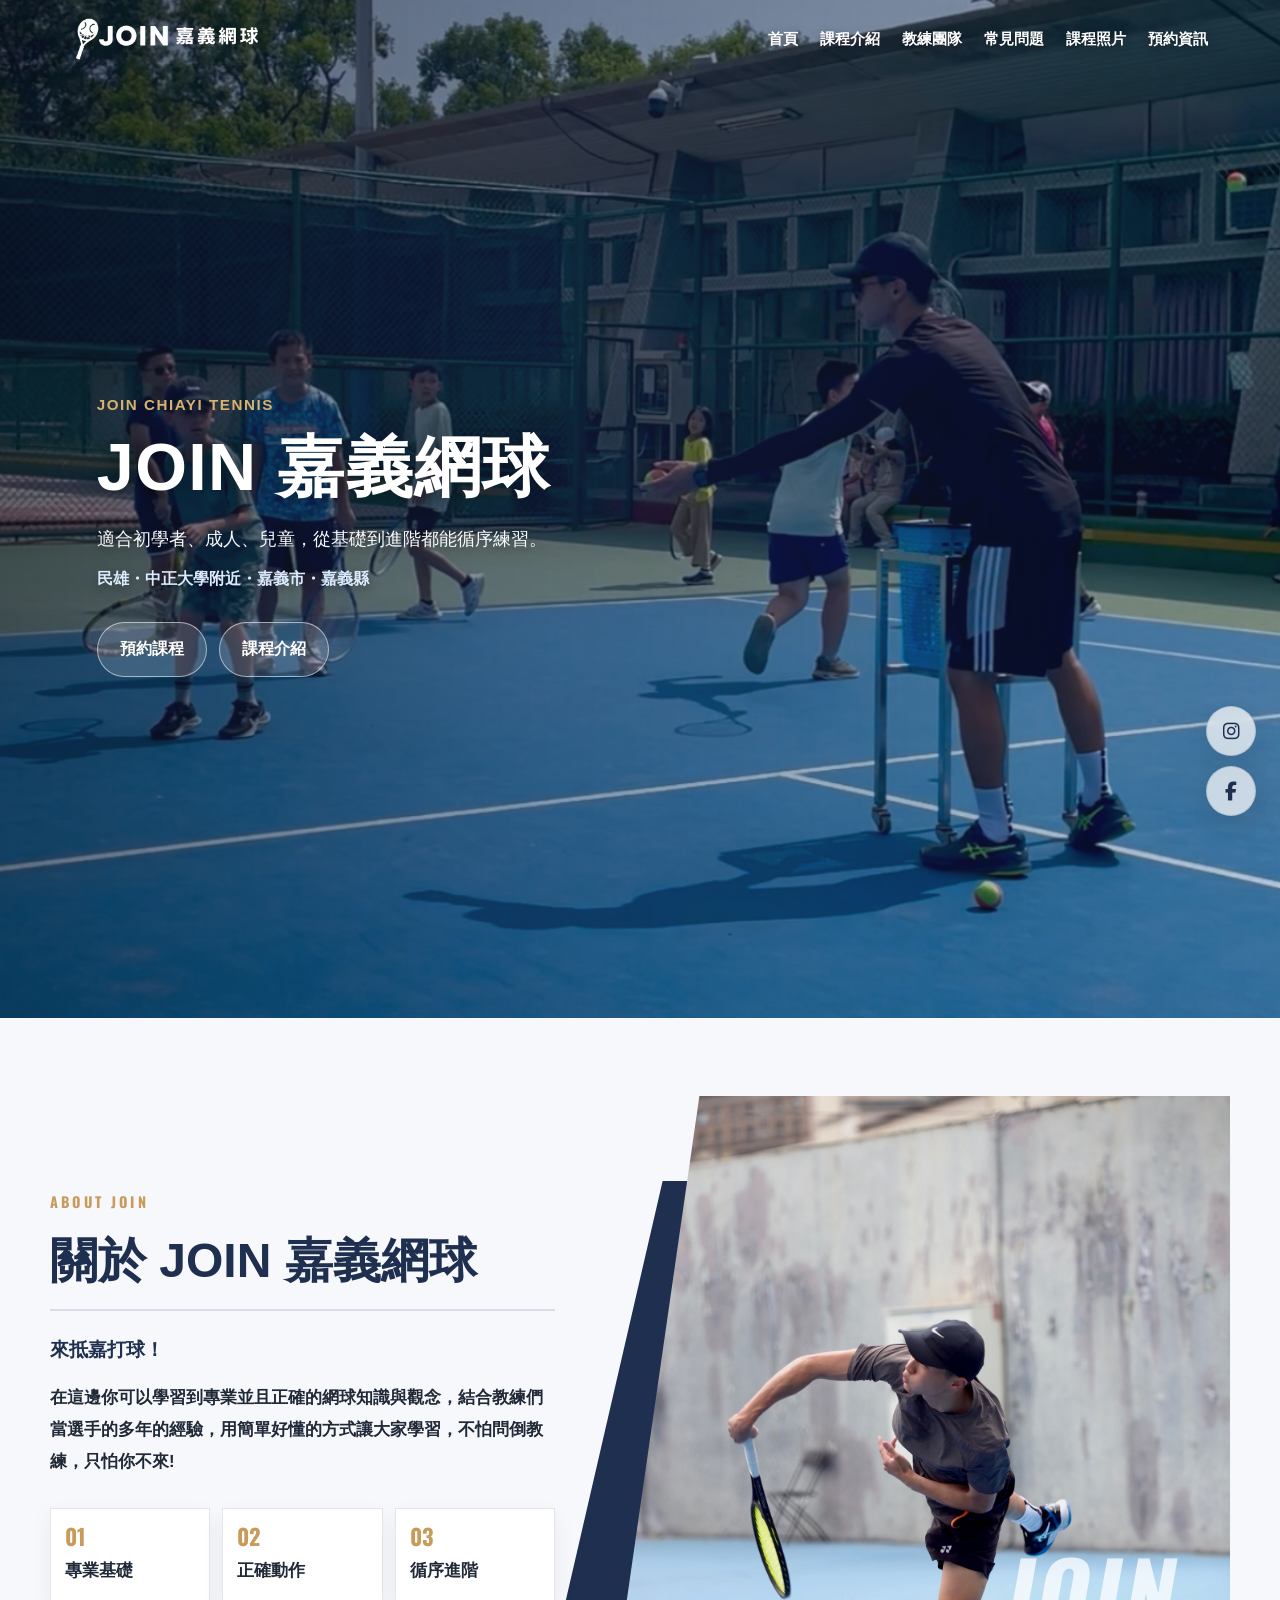
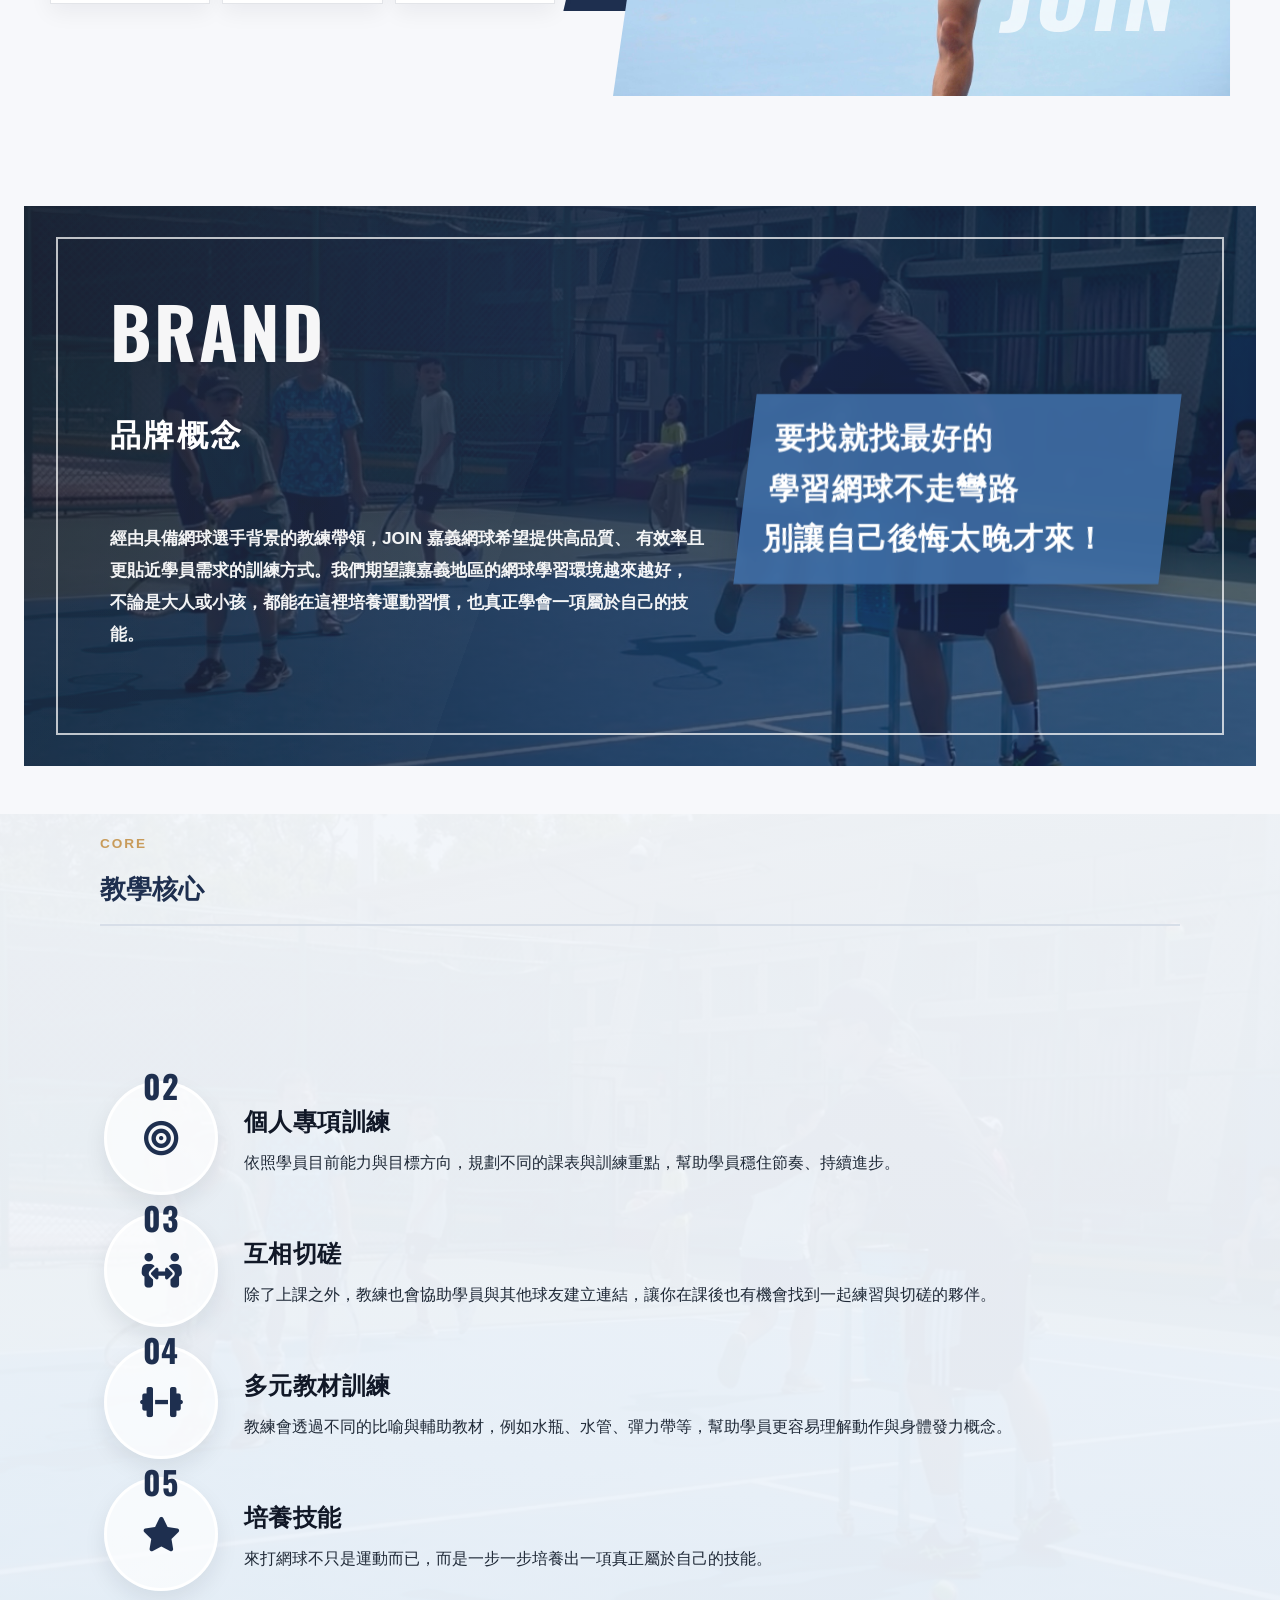
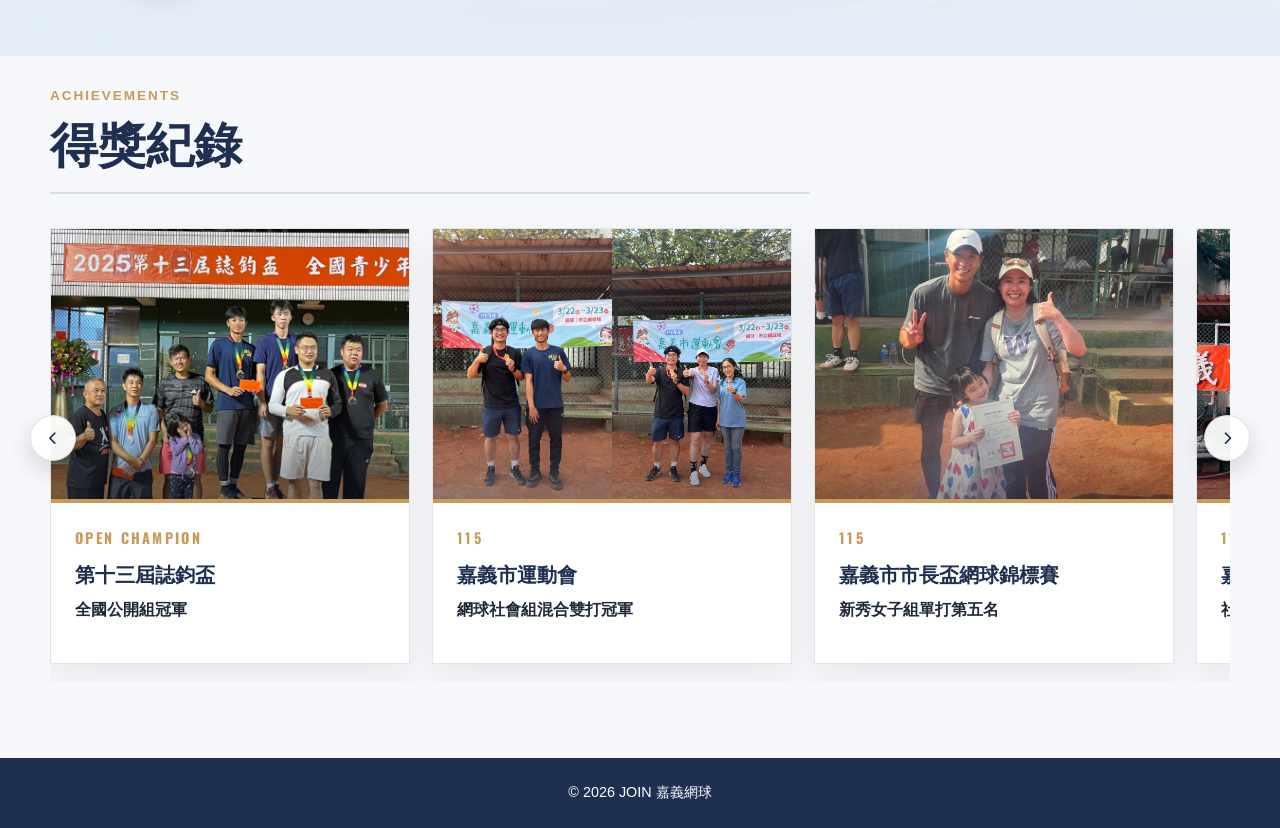
==== commit c7b1b43d: "Finalize website visual polish" ====
--- a/index.html
+++ b/index.html
@@ -199,9 +199,9 @@
     </header>
 
     <main>
-      <section id="about" class="about-join-section">
+      <section id="about" class="about-join-section about-split-reveal">
         <div class="about-join-inner">
-          <div class="about-join-copy">
+          <div class="about-join-copy about-reveal-copy js-about-reveal">
             <p class="about-join-eyebrow">ABOUT JOIN</p>
 
             <h2>關於 JOIN 嘉義網球</h2>
@@ -215,22 +215,22 @@
             <div class="about-join-points">
               <div class="about-join-point">
                 <span>01</span>
-                <p>專業網球知識</p>
+                <p>專業基礎</p>
               </div>
 
               <div class="about-join-point">
                 <span>02</span>
-                <p>正確動作觀念</p>
+                <p>正確動作</p>
               </div>
 
               <div class="about-join-point">
                 <span>03</span>
-                <p>適合初學到進階</p>
+                <p>循序進階</p>
               </div>
             </div>
           </div>
 
-          <div class="about-join-visual">
+          <div class="about-join-visual about-reveal-visual js-about-reveal">
             <div class="about-join-slash"></div>
 
             <div class="about-join-image">
@@ -245,18 +245,18 @@
       </section>
 
       <section class="brand-concept-section" id="brand-concept">
-        <div class="brand-concept-panel">
+        <div class="brand-concept-panel reveal reveal-up js-brand-reveal">
           <div class="brand-concept-frame">
-            <p class="brand-concept-eyebrow">BRAND</p>
-            <h2>品牌概念</h2>
-
-            <p class="brand-concept-text">
+            <p class="brand-concept-eyebrow reveal-stagger">BRAND</p>
+            <h2 class="reveal-stagger">品牌概念</h2>
+
+            <p class="brand-concept-text reveal-stagger">
               經由具備網球選手背景的教練帶領，JOIN 嘉義網球希望提供高品質、
               有效率且更貼近學員需求的訓練方式。我們期望讓嘉義地區的網球學習環境越來越好，
               不論是大人或小孩，都能在這裡培養運動習慣，也真正學會一項屬於自己的技能。
             </p>
 
-            <div class="brand-concept-slogan">
+            <div class="brand-concept-slogan reveal-stagger js-brand-slogan">
               <p>要找就找最好的</p>
               <p>學習網球不走彎路</p>
               <p>別讓自己後悔太晚才來！</p>
@@ -266,13 +266,13 @@
       </section>
 
       <section class="teaching-core-section" id="teaching-core">
-        <div class="teaching-core-heading">
+        <div class="teaching-core-heading reveal reveal-up">
           <p class="section-eyebrow">CORE</p>
           <h2>教學核心</h2>
         </div>
 
         <div class="teaching-core-list">
-          <article class="core-item">
+          <article class="core-item reveal reveal-up">
             <div class="core-item-icon">
               <span class="core-item-number">01</span>
               <i class="fa-solid fa-user-group" aria-hidden="true"></i>
@@ -286,7 +286,7 @@
             </div>
           </article>
 
-          <article class="core-item">
+          <article class="core-item reveal reveal-up">
             <div class="core-item-icon">
               <span class="core-item-number">02</span>
               <i class="fa-solid fa-bullseye" aria-hidden="true"></i>
@@ -299,7 +299,7 @@
             </div>
           </article>
 
-          <article class="core-item">
+          <article class="core-item reveal reveal-up">
             <div class="core-item-icon">
               <span class="core-item-number">03</span>
               <i class="fa-solid fa-people-arrows" aria-hidden="true"></i>
@@ -312,7 +312,7 @@
             </div>
           </article>
 
-          <article class="core-item">
+          <article class="core-item reveal reveal-up">
             <div class="core-item-icon">
               <span class="core-item-number">04</span>
               <i class="fa-solid fa-dumbbell" aria-hidden="true"></i>
@@ -325,7 +325,7 @@
             </div>
           </article>
 
-          <article class="core-item">
+          <article class="core-item reveal reveal-up">
             <div class="core-item-icon">
               <span class="core-item-number">05</span>
               <i class="fa-solid fa-star" aria-hidden="true"></i>
@@ -342,12 +342,12 @@
 
       <section class="awards-section" id="awards">
         <div class="awards-inner">
-          <div class="awards-heading">
+          <div class="awards-heading reveal reveal-up">
             <p class="section-eyebrow">ACHIEVEMENTS</p>
             <h2>得獎紀錄</h2>
           </div>
 
-          <div class="awards-slider-wrap">
+          <div class="awards-slider-wrap reveal reveal-up">
             <button
               class="awards-arrow awards-arrow-prev"
               type="button"
@@ -393,6 +393,51 @@
                   <span class="award-year">115</span>
                   <h3>嘉義市運動會</h3>
                   <p>網球社會組混合雙打冠軍</p>
+                </div>
+              </article>
+
+              <article class="award-card">
+                <div class="award-image">
+                  <img
+                    src="images/award-07.jpg"
+                    alt="115 年嘉義市市長盃網球錦標賽新秀女子組單打第五名照片"
+                    loading="lazy"
+                  />
+                </div>
+                <div class="award-info">
+                  <span class="award-year">115</span>
+                  <h3>嘉義市市長盃網球錦標賽</h3>
+                  <p>新秀女子組單打第五名</p>
+                </div>
+              </article>
+
+              <article class="award-card">
+                <div class="award-image">
+                  <img
+                    src="images/award-08.jpg"
+                    alt="115 年嘉義市市長盃網球錦標賽社會女子組雙打冠軍照片"
+                    loading="lazy"
+                  />
+                </div>
+                <div class="award-info">
+                  <span class="award-year">115</span>
+                  <h3>嘉義市市長盃網球錦標賽</h3>
+                  <p>社會女子組雙打冠軍</p>
+                </div>
+              </article>
+
+              <article class="award-card">
+                <div class="award-image">
+                  <img
+                    src="images/award-09.jpg"
+                    alt="115 年嘉義市市長盃網球錦標賽社會公開組雙打冠軍照片"
+                    loading="lazy"
+                  />
+                </div>
+                <div class="award-info">
+                  <span class="award-year">115</span>
+                  <h3>嘉義市市長盃網球錦標賽</h3>
+                  <p>社會公開組雙打冠軍</p>
                 </div>
               </article>
 
--- a/css/style.css
+++ b/css/style.css
@@ -5924,3 +5924,3009 @@
     height: 102px;
   }
 }
+
+/* =========================
+   教練頁 v6：翻轉卡片版
+   正面：照片 hover 顯示精選經歷
+   背面：白底完整經歷，可捲動
+========================= */
+
+.coach-flip-section .coach-light-grid {
+  max-width: 1040px;
+  align-items: stretch;
+}
+
+.coach-flip-card,
+.coach-flip-card * {
+  box-sizing: border-box;
+}
+
+.coach-flip-card {
+  min-height: 650px;
+  perspective: 1200px;
+}
+
+.coach-flip-inner {
+  position: relative;
+  width: 100%;
+  height: 100%;
+  min-height: 650px;
+  transform-style: preserve-3d;
+  transition: transform 0.58s cubic-bezier(0.2, 0.7, 0.2, 1);
+}
+
+.coach-flip-card.is-flipped .coach-flip-inner {
+  transform: rotateY(180deg);
+}
+
+.coach-flip-face {
+  position: absolute;
+  inset: 0;
+  display: flex;
+  flex-direction: column;
+  overflow: hidden;
+  border: 1px solid rgba(30, 47, 79, 0.12);
+  border-radius: 24px;
+  background: #ffffff;
+  box-shadow: 0 16px 38px rgba(15, 23, 42, 0.1);
+  backface-visibility: hidden;
+  -webkit-backface-visibility: hidden;
+}
+
+.coach-flip-front .coach-light-photo {
+  height: 430px;
+}
+
+.coach-flip-front .coach-light-hover {
+  justify-content: flex-end;
+}
+
+.coach-flip-front .coach-light-hover-title {
+  margin-bottom: 14px;
+}
+
+.coach-flip-front .coach-light-hover li {
+  margin-bottom: 8px;
+  line-height: 1.48;
+}
+
+.coach-flip-info {
+  display: flex;
+  flex-direction: column;
+  flex: 1;
+  min-height: 220px;
+  padding: 24px 26px 26px;
+}
+
+.coach-flip-info h3 {
+  margin-bottom: 18px;
+}
+
+.coach-flip-open,
+.coach-flip-close {
+  display: inline-flex;
+  align-items: center;
+  justify-content: center;
+  min-height: 44px;
+  padding: 10px 18px;
+  border: 1px solid rgba(30, 47, 79, 0.16);
+  border-radius: 999px;
+  background: #f5f7fb;
+  color: var(--color-primary);
+  font-family: inherit;
+  font-size: 0.94rem;
+  font-weight: 900;
+  line-height: 1.2;
+  cursor: pointer;
+  transition:
+    background-color 0.22s ease,
+    border-color 0.22s ease,
+    color 0.22s ease,
+    transform 0.22s ease,
+    box-shadow 0.22s ease;
+}
+
+.coach-flip-open {
+  align-self: flex-start;
+  margin-top: auto;
+}
+
+.coach-flip-open:hover,
+.coach-flip-open:focus-visible,
+.coach-flip-close:hover,
+.coach-flip-close:focus-visible {
+  background: var(--color-primary);
+  border-color: var(--color-primary);
+  color: #ffffff;
+  box-shadow: 0 12px 26px rgba(30, 47, 79, 0.16);
+  transform: translateY(-1px);
+  outline: none;
+}
+
+.coach-flip-back {
+  transform: rotateY(180deg);
+  padding: 26px 26px 24px;
+}
+
+.coach-flip-back-head {
+  flex: 0 0 auto;
+  padding-bottom: 16px;
+  border-bottom: 1px solid rgba(30, 47, 79, 0.12);
+}
+
+.coach-flip-back-head h3 {
+  margin: 0;
+  color: var(--color-primary);
+  font-size: clamp(1.32rem, 2.4vw, 1.7rem);
+  font-weight: 900;
+  line-height: 1.25;
+}
+
+.coach-flip-back-scroll {
+  flex: 1 1 auto;
+  min-height: 0;
+  margin: 18px -8px 20px 0;
+  padding-right: 8px;
+  overflow-y: auto;
+}
+
+.coach-flip-back-scroll::-webkit-scrollbar {
+  width: 7px;
+}
+
+.coach-flip-back-scroll::-webkit-scrollbar-track {
+  background: rgba(30, 47, 79, 0.06);
+  border-radius: 999px;
+}
+
+.coach-flip-back-scroll::-webkit-scrollbar-thumb {
+  background: rgba(30, 47, 79, 0.24);
+  border-radius: 999px;
+}
+
+.coach-flip-full-list {
+  margin: 0;
+  padding: 0;
+  list-style: none;
+  counter-reset: coach-flip-full;
+}
+
+.coach-flip-full-list li {
+  counter-increment: coach-flip-full;
+  position: relative;
+  display: grid;
+  grid-template-columns: 34px minmax(0, 1fr);
+  gap: 10px;
+  align-items: start;
+  margin-bottom: 11px;
+  color: var(--color-text);
+  font-size: 0.9rem;
+  font-weight: 720;
+  line-height: 1.56;
+}
+
+.coach-flip-full-list li::before {
+  content: counter(coach-flip-full, decimal-leading-zero);
+  color: var(--color-accent);
+  font-family: "Oswald", sans-serif;
+  font-size: 0.82rem;
+  font-weight: 700;
+  line-height: 1.78;
+  letter-spacing: 0.04em;
+}
+
+.coach-flip-close {
+  flex: 0 0 auto;
+  align-self: flex-start;
+  background: var(--color-primary);
+  border-color: var(--color-primary);
+  color: #ffffff;
+}
+
+/* 桌機：hover 照片顯示精選經歷 */
+@media (hover: hover) and (pointer: fine) and (min-width: 761px) {
+  .coach-flip-card:hover .coach-light-photo img,
+  .coach-flip-card:focus-within .coach-light-photo img {
+    transform: scale(1.045);
+    filter: brightness(0.74);
+  }
+
+  .coach-flip-card:hover .coach-light-hover,
+  .coach-flip-card:focus-within .coach-light-hover {
+    opacity: 1;
+    transform: translateY(0);
+  }
+
+  .coach-flip-card.is-flipped:hover .coach-light-photo img,
+  .coach-flip-card.is-flipped:focus-within .coach-light-photo img {
+    transform: none;
+    filter: none;
+  }
+}
+
+/* 手機與觸控裝置：沒有 hover，精選經歷直接顯示在照片下方 */
+@media (max-width: 760px), (hover: none) and (pointer: coarse) {
+  .coach-flip-section .coach-light-grid {
+    grid-template-columns: 1fr;
+    max-width: 430px;
+    gap: 30px;
+  }
+
+  .coach-flip-card {
+    min-height: 850px;
+  }
+
+  .coach-flip-inner {
+    min-height: 850px;
+  }
+
+  .coach-flip-front .coach-light-photo {
+    height: auto !important;
+    overflow: visible !important;
+    display: flex !important;
+    flex-direction: column !important;
+    background: #ffffff;
+  }
+
+  .coach-flip-front .coach-light-photo > img {
+    display: block !important;
+    width: 100% !important;
+    height: 350px !important;
+    object-fit: cover !important;
+    object-position: center !important;
+  }
+
+  .coach-flip-front .coach-light-hover {
+    position: relative !important;
+    inset: auto !important;
+    z-index: 3 !important;
+    display: flex !important;
+    opacity: 1 !important;
+    visibility: visible !important;
+    transform: none !important;
+    padding: 22px 20px 24px !important;
+    background: var(--color-primary) !important;
+  }
+
+  .coach-flip-card:hover .coach-light-photo img,
+  .coach-flip-card:focus-within .coach-light-photo img {
+    transform: none !important;
+    filter: none !important;
+  }
+
+  .coach-flip-info {
+    min-height: auto;
+    padding: 22px 20px 24px;
+  }
+
+  .coach-flip-open,
+  .coach-flip-close {
+    width: 100%;
+    align-self: stretch;
+  }
+
+  .coach-flip-back {
+    padding: 22px 20px 22px;
+  }
+
+  .coach-flip-back-scroll {
+    margin-top: 16px;
+    margin-bottom: 18px;
+  }
+
+  .coach-flip-full-list li {
+    grid-template-columns: 31px minmax(0, 1fr);
+    font-size: 0.87rem;
+    line-height: 1.56;
+  }
+}
+
+@media (max-width: 430px) {
+  .coach-flip-card {
+    min-height: 820px;
+  }
+
+  .coach-flip-inner {
+    min-height: 820px;
+  }
+
+  .coach-flip-front .coach-light-photo > img {
+    height: 310px !important;
+  }
+
+  .coach-flip-front .coach-light-hover li {
+    font-size: 0.83rem !important;
+    line-height: 1.45 !important;
+  }
+
+  .coach-flip-full-list li {
+    grid-template-columns: 29px minmax(0, 1fr);
+    font-size: 0.83rem;
+  }
+
+  .coach-flip-back {
+    padding: 20px 16px 20px;
+  }
+}
+
+/* =========================
+   教練頁 v7：手機版修正
+   桌機保留 3D 翻轉；手機改成穩定的正反面切換，避免 3D flip 造成排版高度錯亂
+========================= */
+
+@media (max-width: 760px), (hover: none) and (pointer: coarse) {
+  .coach-flip-section {
+    overflow: visible !important;
+  }
+
+  .coach-flip-section .coach-light-grid {
+    grid-template-columns: 1fr !important;
+    max-width: 430px !important;
+    gap: 30px !important;
+    align-items: start !important;
+  }
+
+  .coach-flip-card {
+    min-height: 0 !important;
+    height: auto !important;
+    perspective: none !important;
+  }
+
+  .coach-flip-inner {
+    position: relative !important;
+    min-height: 0 !important;
+    height: auto !important;
+    transform: none !important;
+    transform-style: flat !important;
+    transition: none !important;
+  }
+
+  .coach-flip-card.is-flipped .coach-flip-inner {
+    transform: none !important;
+  }
+
+  .coach-flip-face {
+    position: relative !important;
+    inset: auto !important;
+    min-height: 0 !important;
+    height: auto !important;
+    backface-visibility: visible !important;
+    -webkit-backface-visibility: visible !important;
+    transform: none !important;
+  }
+
+  .coach-flip-front {
+    display: flex !important;
+  }
+
+  .coach-flip-back {
+    display: none !important;
+  }
+
+  .coach-flip-card.is-flipped .coach-flip-front {
+    display: none !important;
+  }
+
+  .coach-flip-card.is-flipped .coach-flip-back {
+    display: flex !important;
+  }
+
+  .coach-flip-front .coach-light-photo {
+    height: auto !important;
+    overflow: visible !important;
+    display: flex !important;
+    flex-direction: column !important;
+    background: #ffffff !important;
+  }
+
+  .coach-flip-front .coach-light-photo > img {
+    display: block !important;
+    width: 100% !important;
+    height: 320px !important;
+    object-fit: cover !important;
+    object-position: center !important;
+  }
+
+  .coach-flip-front .coach-light-hover {
+    position: relative !important;
+    inset: auto !important;
+    z-index: 3 !important;
+    display: flex !important;
+    opacity: 1 !important;
+    visibility: visible !important;
+    transform: none !important;
+    padding: 22px 20px 24px !important;
+    background: var(--color-primary) !important;
+  }
+
+  .coach-flip-front .coach-light-hover ul {
+    display: block !important;
+  }
+
+  .coach-flip-front .coach-light-hover li {
+    display: list-item !important;
+    margin-bottom: 8px !important;
+    font-size: 0.84rem !important;
+    line-height: 1.48 !important;
+  }
+
+  .coach-flip-card:hover .coach-light-photo img,
+  .coach-flip-card:focus-within .coach-light-photo img {
+    transform: none !important;
+    filter: none !important;
+  }
+
+  .coach-flip-info {
+    min-height: 0 !important;
+    padding: 22px 20px 24px !important;
+  }
+
+  .coach-flip-info h3 {
+    margin-bottom: 16px !important;
+    font-size: clamp(1.28rem, 7vw, 1.6rem) !important;
+  }
+
+  .coach-flip-open,
+  .coach-flip-close {
+    width: 100% !important;
+    align-self: stretch !important;
+  }
+
+  .coach-flip-back {
+    padding: 22px 20px 24px !important;
+  }
+
+  .coach-flip-back-head {
+    padding-bottom: 14px !important;
+  }
+
+  .coach-flip-back-head h3 {
+    font-size: clamp(1.26rem, 6.4vw, 1.55rem) !important;
+    line-height: 1.28 !important;
+  }
+
+  .coach-flip-back-scroll {
+    flex: 0 1 auto !important;
+    max-height: 520px !important;
+    min-height: 0 !important;
+    margin: 16px -6px 18px 0 !important;
+    padding-right: 6px !important;
+    overflow-y: auto !important;
+  }
+
+  .coach-flip-full-list li {
+    grid-template-columns: 30px minmax(0, 1fr) !important;
+    gap: 8px !important;
+    margin-bottom: 10px !important;
+    font-size: 0.84rem !important;
+    line-height: 1.52 !important;
+  }
+
+  .coach-flip-full-list li::before {
+    font-size: 0.78rem !important;
+    line-height: 1.7 !important;
+  }
+}
+
+@media (max-width: 380px) {
+  .coach-flip-front .coach-light-photo > img {
+    height: 290px !important;
+  }
+
+  .coach-flip-front .coach-light-hover {
+    padding: 20px 16px 22px !important;
+  }
+
+  .coach-flip-info,
+  .coach-flip-back {
+    padding-left: 16px !important;
+    padding-right: 16px !important;
+  }
+
+  .coach-flip-back-scroll {
+    max-height: 500px !important;
+  }
+
+  .coach-flip-full-list li {
+    grid-template-columns: 28px minmax(0, 1fr) !important;
+    font-size: 0.82rem !important;
+  }
+}
+
+/* =========================
+   教練頁 v8：手機版精選經歷移到姓名下方白底區
+   桌機維持照片 hover 精選經歷 + 翻轉背面完整經歷
+   手機正面改成：照片 → 姓名 → 白底精選經歷 → 查看更多
+========================= */
+
+.coach-mobile-preview {
+  display: none;
+}
+
+@media (max-width: 760px), (hover: none) and (pointer: coarse) {
+  .coach-flip-card {
+    min-height: 0 !important;
+    height: auto !important;
+    perspective: none !important;
+  }
+
+  .coach-flip-inner {
+    min-height: 0 !important;
+    height: auto !important;
+    transform: none !important;
+    transform-style: flat !important;
+  }
+
+  .coach-flip-card.is-flipped .coach-flip-inner {
+    transform: none !important;
+  }
+
+  .coach-flip-face {
+    position: relative !important;
+    inset: auto !important;
+    min-height: 0 !important;
+    height: auto !important;
+    backface-visibility: visible !important;
+    -webkit-backface-visibility: visible !important;
+    transform: none !important;
+  }
+
+  .coach-flip-front {
+    display: flex !important;
+  }
+
+  .coach-flip-back {
+    display: none !important;
+  }
+
+  .coach-flip-card.is-flipped .coach-flip-front {
+    display: none !important;
+  }
+
+  .coach-flip-card.is-flipped .coach-flip-back {
+    display: flex !important;
+  }
+
+  .coach-flip-front .coach-light-photo {
+    height: 320px !important;
+    overflow: hidden !important;
+    display: block !important;
+    background: #e5eaf1 !important;
+  }
+
+  .coach-flip-front .coach-light-photo > img {
+    height: 100% !important;
+  }
+
+  .coach-flip-front .coach-light-hover {
+    display: none !important;
+  }
+
+  .coach-flip-info {
+    min-height: 0 !important;
+    padding: 24px 20px 24px !important;
+    background: #ffffff !important;
+  }
+
+  .coach-flip-info h3 {
+    margin-bottom: 18px !important;
+  }
+
+  .coach-mobile-preview {
+    display: block !important;
+    margin: 2px 0 22px;
+    padding-top: 18px;
+    border-top: 1px solid rgba(30, 47, 79, 0.1);
+  }
+
+  .coach-mobile-preview-title {
+    margin: 0 0 12px !important;
+    color: var(--color-accent) !important;
+    font-family: "Oswald", sans-serif;
+    font-size: 0.86rem !important;
+    font-weight: 700 !important;
+    letter-spacing: 0.18em;
+    line-height: 1.2 !important;
+    text-transform: uppercase;
+  }
+
+  .coach-mobile-preview ul {
+    margin: 0;
+    padding: 0;
+    list-style: none;
+  }
+
+  .coach-mobile-preview li {
+    position: relative;
+    margin-bottom: 9px;
+    padding-left: 18px;
+    color: var(--color-text);
+    font-size: 0.88rem;
+    font-weight: 760;
+    line-height: 1.56;
+  }
+
+  .coach-mobile-preview li::before {
+    content: "+";
+    position: absolute;
+    left: 0;
+    top: 0;
+    color: var(--color-accent);
+    font-weight: 900;
+  }
+
+  .coach-flip-open {
+    margin-top: 0 !important;
+  }
+
+  .coach-flip-back {
+    padding: 22px 20px 24px !important;
+    background: #ffffff !important;
+  }
+
+  .coach-flip-back-scroll {
+    max-height: 560px !important;
+  }
+}
+
+@media (max-width: 380px) {
+  .coach-flip-front .coach-light-photo {
+    height: 290px !important;
+  }
+
+  .coach-mobile-preview li {
+    font-size: 0.84rem;
+    line-height: 1.52;
+  }
+}
+
+.coach-flip-card,
+.coach-flip-inner,
+.coach-flip-face,
+.coach-flip-front,
+.coach-flip-back,
+.coach-light-photo {
+  border-radius: 0px !important;
+}
+
+/* =========================
+   教練頁 v9：高教練完整經歷分類版
+   只調整背面完整經歷的呈現；正面精選經歷與翻轉互動不變
+========================= */
+
+.coach-experience-groups {
+  display: grid;
+  gap: 18px;
+}
+
+.coach-experience-group {
+  max-width: none;
+  margin: 0;
+  padding: 0 0 16px;
+  border-bottom: 1px solid rgba(30, 47, 79, 0.1);
+}
+
+.coach-experience-group:last-child {
+  padding-bottom: 0;
+  border-bottom: 0;
+}
+
+.coach-experience-group h4 {
+  display: inline-flex;
+  align-items: center;
+  margin: 0 0 10px;
+  padding: 4px 10px;
+  background: rgba(200, 155, 90, 0.12);
+  color: var(--color-accent);
+  font-size: 0.9rem;
+  font-weight: 900;
+  line-height: 1.4;
+  letter-spacing: 0.06em;
+}
+
+.coach-experience-list {
+  margin: 0;
+  padding: 0;
+  list-style: none;
+}
+
+.coach-experience-list li {
+  position: relative;
+  margin-bottom: 8px;
+  padding-left: 18px;
+  color: var(--color-text);
+  font-size: 0.9rem;
+  font-weight: 720;
+  line-height: 1.56;
+}
+
+.coach-experience-list li:last-child {
+  margin-bottom: 0;
+}
+
+.coach-experience-list li::before {
+  content: "-";
+  position: absolute;
+  left: 0;
+  top: 0;
+  color: var(--color-accent);
+  font-weight: 900;
+}
+
+@media (max-width: 760px), (hover: none) and (pointer: coarse) {
+  .coach-experience-groups {
+    gap: 16px;
+  }
+
+  .coach-experience-group {
+    padding-bottom: 14px;
+  }
+
+  .coach-experience-group h4 {
+    font-size: 0.86rem;
+  }
+
+  .coach-experience-list li {
+    font-size: 0.84rem;
+    line-height: 1.52;
+  }
+}
+
+/* =========================
+   教練頁 v10：右側完整經歷改為 - 清單＋高教練滾動修正
+   1. 張育鵬完整經歷改為與高教練一致的 - 條列
+   2. 高教練背面內容較長，桌機翻面後提高面板高度，減少內層滾動造成的卡頓/裁切
+   3. 手機仍維持穩定正反面切換
+========================= */
+
+.coach-experience-list-plain {
+  margin-top: 0;
+}
+
+.coach-flip-back-scroll {
+  overflow-x: hidden;
+  overscroll-behavior: contain;
+  scrollbar-gutter: stable;
+}
+
+/* 桌機：高教練完整經歷較長，翻面後只讓第一張卡片加高，避免滾動區塊被按鈕擠壓 */
+@media (hover: hover) and (pointer: fine) and (min-width: 761px) {
+  .coach-flip-card-kao.is-flipped,
+  .coach-flip-card-kao.is-flipped .coach-flip-inner {
+    min-height: 760px;
+  }
+
+  .coach-flip-card-kao.is-flipped .coach-flip-face {
+    min-height: 760px;
+  }
+
+  .coach-flip-card-kao.is-flipped .coach-flip-back-scroll {
+    overflow-y: visible;
+    margin-right: 0;
+    padding-right: 0;
+  }
+
+  .coach-flip-card-kao.is-flipped .coach-experience-groups {
+    gap: 14px;
+  }
+
+  .coach-flip-card-kao.is-flipped .coach-experience-group {
+    padding-bottom: 12px;
+  }
+
+  .coach-flip-card-kao.is-flipped .coach-experience-group h4 {
+    margin-bottom: 8px;
+  }
+
+  .coach-flip-card-kao.is-flipped .coach-experience-list li {
+    margin-bottom: 6px;
+    font-size: 0.86rem;
+    line-height: 1.46;
+  }
+
+  .coach-flip-card-zhang .coach-experience-list li {
+    margin-bottom: 11px;
+    font-size: 0.9rem;
+    line-height: 1.56;
+  }
+}
+
+/* 手機：兩位教練背面都用穩定直向白底排版，避免內層捲動和外層頁面互相干擾 */
+@media (max-width: 760px), (hover: none) and (pointer: coarse) {
+  .coach-flip-back-scroll {
+    max-height: none !important;
+    overflow-y: visible !important;
+    margin-right: 0 !important;
+    padding-right: 0 !important;
+  }
+
+  .coach-experience-list li,
+  .coach-experience-list-plain li {
+    margin-bottom: 9px !important;
+    font-size: 0.84rem !important;
+    line-height: 1.52 !important;
+  }
+}
+
+/* =========================
+   首頁互動動畫 v1
+   目的：
+   1. Hero 背景微幅慢速 zoom
+   2. Hero 文字載入淡入
+   3. About / Brand / Core / Awards 區塊滑入
+   4. 教學核心與得獎卡片增加細緻 hover
+   5. 尊重 prefers-reduced-motion
+========================= */
+
+/* Hero 背景微幅縮放：用偽元素，不動原本背景設定 */
+.hero::before {
+  content: "";
+  position: absolute;
+  inset: 0;
+  z-index: 0;
+  background-image: url("../images/chiayi-tennis-banner.jpg");
+  background-size: cover;
+  background-position: center;
+  transform: scale(1);
+  animation: join-hero-slow-zoom 13s ease-out forwards;
+  will-change: transform;
+}
+
+.hero-overlay {
+  z-index: 1;
+}
+
+.hero-content {
+  z-index: 2;
+}
+
+.hero-content > * {
+  animation: join-hero-fade-up 0.78s ease forwards;
+  opacity: 0;
+  transform: translateY(18px);
+}
+
+.hero-content > *:nth-child(1) {
+  animation-delay: 0.08s;
+}
+
+.hero-content > *:nth-child(2) {
+  animation-delay: 0.18s;
+}
+
+.hero-content > *:nth-child(3) {
+  animation-delay: 0.28s;
+}
+
+.hero-content > *:nth-child(4) {
+  animation-delay: 0.38s;
+}
+
+.hero-content > *:nth-child(5) {
+  animation-delay: 0.48s;
+}
+
+@keyframes join-hero-slow-zoom {
+  from {
+    transform: scale(1);
+  }
+
+  to {
+    transform: scale(1.045);
+  }
+}
+
+@keyframes join-hero-fade-up {
+  to {
+    opacity: 1;
+    transform: translateY(0);
+  }
+}
+
+/* JS 啟用後才套用初始隱藏，避免 JS 失敗時內容消失 */
+.reveal-ready .reveal {
+  opacity: 0;
+  transform: translateY(28px);
+  transition:
+    opacity 0.72s ease,
+    transform 0.72s cubic-bezier(0.2, 0.7, 0.2, 1);
+  transition-delay: var(--reveal-delay, 0ms);
+  will-change: opacity, transform;
+}
+
+.reveal-ready .reveal.reveal-left {
+  transform: translateX(-28px);
+}
+
+.reveal-ready .reveal.reveal-right {
+  transform: translateX(28px);
+}
+
+.reveal-ready .reveal.is-visible {
+  opacity: 1;
+  transform: translate(0, 0);
+}
+
+/* Brand 內層元素稍微錯開出現 */
+.reveal-ready .brand-concept-panel .reveal-stagger {
+  opacity: 0;
+  transform: translateY(18px);
+  transition:
+    opacity 0.58s ease,
+    transform 0.58s ease;
+}
+
+.reveal-ready .brand-concept-panel.is-visible .reveal-stagger {
+  opacity: 1;
+  transform: translateY(0);
+}
+
+.reveal-ready .brand-concept-panel.is-visible .reveal-stagger:nth-child(1) {
+  transition-delay: 0.08s;
+}
+
+.reveal-ready .brand-concept-panel.is-visible .reveal-stagger:nth-child(2) {
+  transition-delay: 0.16s;
+}
+
+.reveal-ready .brand-concept-panel.is-visible .reveal-stagger:nth-child(3) {
+  transition-delay: 0.24s;
+}
+
+.reveal-ready .brand-concept-panel.is-visible .reveal-stagger:nth-child(4) {
+  transition-delay: 0.32s;
+}
+
+/* Hero 按鈕微互動 */
+.hero-btn {
+  position: relative;
+  overflow: hidden;
+}
+
+.hero-btn::after {
+  content: "";
+  position: absolute;
+  inset: 0;
+  background: linear-gradient(
+    110deg,
+    transparent 0%,
+    rgba(255, 255, 255, 0.26) 44%,
+    transparent 78%
+  );
+  transform: translateX(-120%);
+  transition: transform 0.48s ease;
+  pointer-events: none;
+}
+
+.hero-btn:hover::after,
+.hero-btn:focus::after {
+  transform: translateX(120%);
+}
+
+/* About 小卡 hover */
+.about-join-point {
+  transition:
+    transform 0.22s ease,
+    box-shadow 0.22s ease,
+    border-color 0.22s ease;
+}
+
+.about-join-point:hover,
+.about-join-point:focus-within {
+  transform: translateY(-3px);
+  border-color: rgba(200, 155, 90, 0.42);
+  box-shadow: 0 12px 28px rgba(15, 23, 42, 0.1);
+}
+
+/* 教學核心 hover */
+.core-item {
+  transition:
+    transform 0.24s ease,
+    filter 0.24s ease;
+}
+
+.core-item-icon {
+  transition:
+    transform 0.24s ease,
+    box-shadow 0.24s ease,
+    border-color 0.24s ease,
+    background-color 0.24s ease;
+}
+
+.core-item-icon i,
+.core-item-number {
+  transition:
+    color 0.24s ease,
+    transform 0.24s ease;
+}
+
+.core-item:hover,
+.core-item:focus-within {
+  transform: translateY(-3px);
+}
+
+.core-item:hover .core-item-icon,
+.core-item:focus-within .core-item-icon {
+  border-color: rgba(200, 155, 90, 0.72);
+  background-color: rgba(255, 255, 255, 0.86);
+  box-shadow: 0 14px 30px rgba(15, 23, 42, 0.12);
+  transform: translateY(-2px);
+}
+
+.core-item:hover .core-item-number,
+.core-item:focus-within .core-item-number {
+  color: var(--color-accent);
+}
+
+.core-item:hover .core-item-icon i,
+.core-item:focus-within .core-item-icon i {
+  transform: scale(1.06);
+}
+
+/* 得獎紀錄手機提示 */
+.awards-scroll-hint {
+  display: none;
+  margin: 8px 0 0;
+  color: var(--color-muted);
+  font-size: 0.88rem;
+  font-weight: 800;
+  text-align: center;
+}
+
+@media (max-width: 760px) {
+  .awards-scroll-hint {
+    display: block;
+  }
+}
+
+/* 使用者偏好減少動畫時，關閉主要動態效果 */
+@media (prefers-reduced-motion: reduce) {
+  html {
+    scroll-behavior: auto;
+  }
+
+  *,
+  *::before,
+  *::after {
+    animation-duration: 0.001ms !important;
+    animation-iteration-count: 1 !important;
+    scroll-behavior: auto !important;
+    transition-duration: 0.001ms !important;
+  }
+
+  .reveal-ready .reveal,
+  .reveal-ready .brand-concept-panel .reveal-stagger,
+  .hero-content > * {
+    opacity: 1 !important;
+    transform: none !important;
+  }
+}
+
+/* =========================
+   首頁 About 區塊左右滑入視窗 v2
+   About 文字由左滑入，圖片由右滑入，三個重點卡依序出現
+========================= */
+
+.about-split-reveal {
+  overflow: hidden;
+}
+
+.reveal-ready .about-reveal-copy {
+  transform: translateX(-72px);
+  opacity: 0;
+}
+
+.reveal-ready .about-reveal-visual {
+  transform: translateX(72px);
+  opacity: 0;
+}
+
+.reveal-ready .about-reveal-copy.is-visible,
+.reveal-ready .about-reveal-visual.is-visible {
+  transform: translateX(0);
+  opacity: 1;
+}
+
+.about-reveal-copy,
+.about-reveal-visual {
+  transition:
+    opacity 0.86s ease,
+    transform 0.86s cubic-bezier(0.16, 0.82, 0.28, 1);
+}
+
+.about-reveal-visual {
+  transition-delay: 0.12s;
+}
+
+.reveal-ready .about-point-reveal {
+  opacity: 0;
+  transform: translateY(18px);
+  transition:
+    opacity 0.52s ease,
+    transform 0.52s ease,
+    border-color 0.22s ease,
+    box-shadow 0.22s ease;
+}
+
+.reveal-ready .about-reveal-copy.is-visible .about-point-reveal {
+  opacity: 1;
+  transform: translateY(0);
+}
+
+.reveal-ready .about-reveal-copy.is-visible .about-point-reveal:nth-child(1) {
+  transition-delay: 0.22s;
+}
+
+.reveal-ready .about-reveal-copy.is-visible .about-point-reveal:nth-child(2) {
+  transition-delay: 0.32s;
+}
+
+.reveal-ready .about-reveal-copy.is-visible .about-point-reveal:nth-child(3) {
+  transition-delay: 0.42s;
+}
+
+.about-join-image img {
+  transition:
+    transform 0.7s ease,
+    filter 0.28s ease;
+}
+
+.about-join-image:hover img,
+.about-join-image:focus-within img {
+  transform: scale(1.035);
+}
+
+/* 手機版改小位移，避免左右滑入造成橫向溢出感 */
+@media (max-width: 700px) {
+  .reveal-ready .about-reveal-copy {
+    transform: translateX(-28px);
+  }
+
+  .reveal-ready .about-reveal-visual {
+    transform: translateX(28px);
+  }
+
+  .about-reveal-copy,
+  .about-reveal-visual {
+    transition-duration: 0.68s;
+  }
+
+  .about-reveal-visual {
+    transition-delay: 0.04s;
+  }
+}
+
+@media (prefers-reduced-motion: reduce) {
+  .reveal-ready .about-reveal-copy,
+  .reveal-ready .about-reveal-visual,
+  .reveal-ready .about-point-reveal {
+    opacity: 1 !important;
+    transform: none !important;
+  }
+}
+
+/* =========================
+   首頁 About 左右滑入 + Brand 標語特效
+========================= */
+
+/* About 區塊左右滑入 */
+.about-split-reveal {
+  overflow: hidden;
+}
+
+.reveal-ready .about-reveal-copy {
+  opacity: 0;
+  transform: translateX(-80px);
+}
+
+.reveal-ready .about-reveal-visual {
+  opacity: 0;
+  transform: translateX(80px);
+}
+
+.about-reveal-copy,
+.about-reveal-visual {
+  transition:
+    opacity 0.9s ease,
+    transform 0.9s cubic-bezier(0.16, 0.82, 0.28, 1);
+  will-change: opacity, transform;
+}
+
+.about-reveal-visual {
+  transition-delay: 0.14s;
+}
+
+.reveal-ready .about-reveal-copy.is-visible,
+.reveal-ready .about-reveal-visual.is-visible {
+  opacity: 1;
+  transform: translateX(0);
+}
+
+/* About 三個小卡依序出現 */
+.reveal-ready .about-join-point {
+  opacity: 0;
+  transform: translateY(18px);
+  transition:
+    opacity 0.55s ease,
+    transform 0.55s ease,
+    border-color 0.22s ease,
+    box-shadow 0.22s ease;
+}
+
+.reveal-ready .about-reveal-copy.is-visible .about-join-point {
+  opacity: 1;
+  transform: translateY(0);
+}
+
+.reveal-ready .about-reveal-copy.is-visible .about-join-point:nth-child(1) {
+  transition-delay: 0.22s;
+}
+
+.reveal-ready .about-reveal-copy.is-visible .about-join-point:nth-child(2) {
+  transition-delay: 0.32s;
+}
+
+.reveal-ready .about-reveal-copy.is-visible .about-join-point:nth-child(3) {
+  transition-delay: 0.42s;
+}
+
+/* About 圖片 hover 微放大 */
+.about-join-image img {
+  transition:
+    transform 0.7s ease,
+    filter 0.28s ease;
+}
+
+.about-join-image:hover img,
+.about-join-image:focus-within img {
+  transform: scale(1.035);
+}
+
+/* Brand 右側標語特效：整塊先滑入 */
+.reveal-ready .brand-concept-panel .brand-concept-slogan {
+  opacity: 0;
+  transform: translateX(54px) skewX(-7deg);
+  transition:
+    opacity 0.78s ease,
+    transform 0.78s cubic-bezier(0.16, 0.82, 0.28, 1),
+    box-shadow 0.24s ease;
+}
+
+.reveal-ready .brand-concept-panel.is-visible .brand-concept-slogan {
+  opacity: 1;
+  transform: translateX(0) skewX(-7deg);
+  transition-delay: 0.34s;
+}
+
+/* Brand 標語三行文字依序滑入 */
+.reveal-ready .brand-concept-panel .brand-concept-slogan p {
+  opacity: 0;
+  transform: translateX(28px) skewX(7deg);
+  transition:
+    opacity 0.55s ease,
+    transform 0.55s ease;
+}
+
+.reveal-ready .brand-concept-panel.is-visible .brand-concept-slogan p {
+  opacity: 1;
+  transform: translateX(0) skewX(7deg);
+}
+
+.reveal-ready
+  .brand-concept-panel.is-visible
+  .brand-concept-slogan
+  p:nth-child(1) {
+  transition-delay: 0.48s;
+}
+
+.reveal-ready
+  .brand-concept-panel.is-visible
+  .brand-concept-slogan
+  p:nth-child(2) {
+  transition-delay: 0.6s;
+}
+
+.reveal-ready
+  .brand-concept-panel.is-visible
+  .brand-concept-slogan
+  p:nth-child(3) {
+  transition-delay: 0.72s;
+}
+
+/* Brand 標語 hover：稍微上浮＋亮面掃過 */
+.brand-concept-slogan {
+  position: relative;
+  overflow: hidden;
+  transition:
+    transform 0.24s ease,
+    box-shadow 0.24s ease,
+    background-color 0.24s ease;
+}
+
+.brand-concept-slogan::after {
+  content: "";
+  position: absolute;
+  inset: 0;
+  background: linear-gradient(
+    110deg,
+    transparent 0%,
+    rgba(255, 255, 255, 0.18) 45%,
+    transparent 78%
+  );
+  transform: translateX(-120%);
+  transition: transform 0.62s ease;
+  pointer-events: none;
+}
+
+.brand-concept-slogan:hover,
+.brand-concept-slogan:focus-within {
+  box-shadow: 0 18px 42px rgba(15, 23, 42, 0.28);
+}
+
+.brand-concept-slogan:hover::after,
+.brand-concept-slogan:focus-within::after {
+  transform: translateX(120%);
+}
+
+/* 手機版：位移縮小，避免橫向跑版 */
+@media (max-width: 700px) {
+  .reveal-ready .about-reveal-copy {
+    transform: translateX(-30px);
+  }
+
+  .reveal-ready .about-reveal-visual {
+    transform: translateX(30px);
+  }
+
+  .about-reveal-copy,
+  .about-reveal-visual {
+    transition-duration: 0.68s;
+  }
+
+  .about-reveal-visual {
+    transition-delay: 0.04s;
+  }
+
+  .reveal-ready .brand-concept-panel .brand-concept-slogan {
+    transform: translateY(24px) skewX(0);
+  }
+
+  .reveal-ready .brand-concept-panel.is-visible .brand-concept-slogan {
+    transform: translateY(0) skewX(0);
+  }
+
+  .reveal-ready .brand-concept-panel .brand-concept-slogan p,
+  .reveal-ready .brand-concept-panel.is-visible .brand-concept-slogan p {
+    transform: translateX(0) skewX(0);
+  }
+}
+
+/* 減少動畫偏好 */
+@media (prefers-reduced-motion: reduce) {
+  .reveal-ready .about-reveal-copy,
+  .reveal-ready .about-reveal-visual,
+  .reveal-ready .about-join-point,
+  .reveal-ready .brand-concept-panel .brand-concept-slogan,
+  .reveal-ready .brand-concept-panel .brand-concept-slogan p {
+    opacity: 1 !important;
+    transform: none !important;
+  }
+}
+
+/* =========================
+   About 區塊修正：保留左右滑入，但小卡固定顯示
+========================= */
+
+/* About 區塊左右滑入 */
+.about-split-reveal {
+  overflow: hidden;
+}
+
+.reveal-ready .about-reveal-copy {
+  opacity: 0;
+  transform: translateX(-80px);
+}
+
+.reveal-ready .about-reveal-visual {
+  opacity: 0;
+  transform: translateX(80px);
+}
+
+.about-reveal-copy,
+.about-reveal-visual {
+  transition:
+    opacity 0.9s ease,
+    transform 0.9s cubic-bezier(0.16, 0.82, 0.28, 1);
+  will-change: opacity, transform;
+}
+
+.about-reveal-visual {
+  transition-delay: 0.14s;
+}
+
+.reveal-ready .about-reveal-copy.is-visible,
+.reveal-ready .about-reveal-visual.is-visible {
+  opacity: 1;
+  transform: translateX(0);
+}
+
+/* 關鍵修正：三個小卡不要再被動畫 CSS 隱藏 */
+.about-join-point {
+  opacity: 1 !important;
+  transform: none !important;
+  visibility: visible !important;
+}
+
+/* 三個小卡保留 hover 效果 */
+.about-join-point {
+  transition:
+    transform 0.22s ease,
+    box-shadow 0.22s ease,
+    border-color 0.22s ease;
+}
+
+.about-join-point:hover,
+.about-join-point:focus-within {
+  transform: translateY(-3px) !important;
+  border-color: rgba(200, 155, 90, 0.42);
+  box-shadow: 0 12px 28px rgba(15, 23, 42, 0.1);
+}
+
+/* About 圖片 hover 微放大 */
+.about-join-image img {
+  transition:
+    transform 0.7s ease,
+    filter 0.28s ease;
+}
+
+.about-join-image:hover img,
+.about-join-image:focus-within img {
+  transform: scale(1.035);
+}
+
+/* 手機版：位移縮小，避免橫向跑版 */
+@media (max-width: 700px) {
+  .reveal-ready .about-reveal-copy {
+    transform: translateX(-30px);
+  }
+
+  .reveal-ready .about-reveal-visual {
+    transform: translateX(30px);
+  }
+
+  .about-reveal-copy,
+  .about-reveal-visual {
+    transition-duration: 0.68s;
+  }
+
+  .about-reveal-visual {
+    transition-delay: 0.04s;
+  }
+}
+
+/* 減少動畫偏好 */
+@media (prefers-reduced-motion: reduce) {
+  .reveal-ready .about-reveal-copy,
+  .reveal-ready .about-reveal-visual,
+  .about-join-point {
+    opacity: 1 !important;
+    transform: none !important;
+  }
+}
+
+/* =========================
+   About 區塊：左右滑入＋小卡依序淡入
+   只作用在首頁 about 區塊，不影響其他區塊
+========================= */
+
+.about-split-reveal {
+  overflow: hidden;
+}
+
+/* 初始狀態：左邊文字在左側，右邊圖片在右側 */
+.about-split-reveal .about-reveal-copy {
+  opacity: 0;
+  transform: translateX(-80px);
+}
+
+.about-split-reveal .about-reveal-visual {
+  opacity: 0;
+  transform: translateX(80px);
+}
+
+/* 進場動畫設定 */
+.about-split-reveal .about-reveal-copy,
+.about-split-reveal .about-reveal-visual {
+  transition:
+    opacity 0.85s ease,
+    transform 0.85s cubic-bezier(0.16, 0.82, 0.28, 1);
+  will-change: opacity, transform;
+}
+
+/* 右邊圖片稍微晚一點進場 */
+.about-split-reveal .about-reveal-visual {
+  transition-delay: 0.12s;
+}
+
+/* JS 加上 is-visible 後進場 */
+.about-split-reveal .about-reveal-copy.is-visible,
+.about-split-reveal .about-reveal-visual.is-visible {
+  opacity: 1;
+  transform: translateX(0);
+}
+
+/* 三個小卡初始狀態 */
+.about-split-reveal .about-join-point {
+  opacity: 0;
+  transform: translateY(18px);
+  transition:
+    opacity 0.55s ease,
+    transform 0.55s ease,
+    border-color 0.22s ease,
+    box-shadow 0.22s ease;
+}
+
+/* 左邊文字區出現後，小卡依序出現 */
+.about-split-reveal .about-reveal-copy.is-visible .about-join-point {
+  opacity: 1;
+  transform: translateY(0);
+}
+
+.about-split-reveal
+  .about-reveal-copy.is-visible
+  .about-join-point:nth-child(1) {
+  transition-delay: 0.22s;
+}
+
+.about-split-reveal
+  .about-reveal-copy.is-visible
+  .about-join-point:nth-child(2) {
+  transition-delay: 0.34s;
+}
+
+.about-split-reveal
+  .about-reveal-copy.is-visible
+  .about-join-point:nth-child(3) {
+  transition-delay: 0.46s;
+}
+
+/* 小卡 hover 效果 */
+.about-split-reveal .about-join-point:hover,
+.about-split-reveal .about-join-point:focus-within {
+  transform: translateY(-3px);
+  border-color: rgba(200, 155, 90, 0.42);
+  box-shadow: 0 12px 28px rgba(15, 23, 42, 0.1);
+}
+
+/* 右側圖片 hover 微放大 */
+.about-split-reveal .about-join-image img {
+  transition:
+    transform 0.7s ease,
+    filter 0.28s ease;
+}
+
+.about-split-reveal .about-join-image:hover img,
+.about-split-reveal .about-join-image:focus-within img {
+  transform: scale(1.035);
+}
+
+/* 手機版：左右滑入距離縮小，避免橫向跑版 */
+@media (max-width: 700px) {
+  .about-split-reveal .about-reveal-copy {
+    transform: translateX(-28px);
+  }
+
+  .about-split-reveal .about-reveal-visual {
+    transform: translateX(28px);
+  }
+
+  .about-split-reveal .about-reveal-copy,
+  .about-split-reveal .about-reveal-visual {
+    transition-duration: 0.68s;
+  }
+
+  .about-split-reveal .about-reveal-visual {
+    transition-delay: 0.06s;
+  }
+}
+
+/* 減少動畫偏好 */
+@media (prefers-reduced-motion: reduce) {
+  .about-split-reveal .about-reveal-copy,
+  .about-split-reveal .about-reveal-visual,
+  .about-split-reveal .about-join-point {
+    opacity: 1 !important;
+    transform: none !important;
+    transition: none !important;
+  }
+}
+
+/* =========================
+   首頁 About + Brand 動畫修正版 v2
+   修正重點：
+   1. 不再讓舊版 reveal-ready CSS 把 About 區塊永久隱藏
+   2. 只有新版 JS 加上 about-animation-ready 時，才啟用 About 初始隱藏與滑入
+   3. JS 若未載入或觀察失敗，About 仍會正常顯示
+========================= */
+
+/* 先解除舊版 reveal-ready / motion-ready 對 About 的隱藏，避免區塊消失 */
+html.reveal-ready .about-split-reveal .about-reveal-copy,
+html.reveal-ready .about-split-reveal .about-reveal-visual,
+html.reveal-ready .about-split-reveal .about-join-point,
+html.motion-ready .about-split-reveal .about-reveal-copy,
+html.motion-ready .about-split-reveal .about-reveal-visual,
+html.motion-ready .about-split-reveal .about-join-point {
+  opacity: 1 !important;
+  visibility: visible !important;
+  transform: none !important;
+}
+
+/* About：預設一定可見。動畫只在 about-animation-ready 出現後啟用 */
+.about-split-reveal {
+  overflow: hidden;
+}
+
+.about-split-reveal .about-reveal-copy,
+.about-split-reveal .about-reveal-visual,
+.about-split-reveal .about-join-point {
+  opacity: 1;
+  visibility: visible;
+}
+
+/* 新版 JS 啟用後：About 左右滑入初始狀態 */
+html.about-animation-ready
+  .about-split-reveal
+  .about-reveal-copy:not(.is-visible) {
+  opacity: 0 !important;
+  transform: translateX(-82px) !important;
+}
+
+html.about-animation-ready
+  .about-split-reveal
+  .about-reveal-visual:not(.is-visible) {
+  opacity: 0 !important;
+  transform: translateX(82px) !important;
+}
+
+.about-split-reveal .about-reveal-copy,
+.about-split-reveal .about-reveal-visual {
+  transition:
+    opacity 0.88s ease,
+    transform 0.88s cubic-bezier(0.16, 0.82, 0.28, 1);
+  will-change: opacity, transform;
+}
+
+.about-split-reveal .about-reveal-visual {
+  transition-delay: 0.12s;
+}
+
+html.about-animation-ready .about-split-reveal .about-reveal-copy.is-visible,
+html.about-animation-ready .about-split-reveal .about-reveal-visual.is-visible {
+  opacity: 1 !important;
+  transform: translateX(0) !important;
+}
+
+/* About 三個小卡：等左邊文字進場後依序淡入 */
+html.about-animation-ready .about-split-reveal .about-join-point {
+  opacity: 0 !important;
+  transform: translateY(18px) !important;
+  transition:
+    opacity 0.52s ease,
+    transform 0.52s ease,
+    border-color 0.22s ease,
+    box-shadow 0.22s ease;
+}
+
+html.about-animation-ready
+  .about-split-reveal
+  .about-reveal-copy.is-visible
+  .about-join-point {
+  opacity: 1 !important;
+  transform: translateY(0) !important;
+}
+
+html.about-animation-ready
+  .about-split-reveal
+  .about-reveal-copy.is-visible
+  .about-join-point:nth-child(1) {
+  transition-delay: 0.24s;
+}
+
+html.about-animation-ready
+  .about-split-reveal
+  .about-reveal-copy.is-visible
+  .about-join-point:nth-child(2) {
+  transition-delay: 0.36s;
+}
+
+html.about-animation-ready
+  .about-split-reveal
+  .about-reveal-copy.is-visible
+  .about-join-point:nth-child(3) {
+  transition-delay: 0.48s;
+}
+
+/* About 小卡 hover */
+.about-split-reveal .about-join-point:hover,
+.about-split-reveal .about-join-point:focus-within {
+  transform: translateY(-3px) !important;
+  border-color: rgba(200, 155, 90, 0.42);
+  box-shadow: 0 12px 28px rgba(15, 23, 42, 0.1);
+}
+
+/* About 圖片 hover */
+.about-split-reveal .about-join-image img {
+  transition:
+    transform 0.7s ease,
+    filter 0.28s ease;
+}
+
+.about-split-reveal .about-join-image:hover img,
+.about-split-reveal .about-join-image:focus-within img {
+  transform: scale(1.035);
+}
+
+/* 其他首頁區塊 reveal：維持淡入滑入，但不影響 About */
+html.motion-ready .reveal {
+  opacity: 0;
+  transform: translateY(28px);
+  transition:
+    opacity 0.72s ease,
+    transform 0.72s cubic-bezier(0.2, 0.7, 0.2, 1);
+  transition-delay: var(--reveal-delay, 0ms);
+  will-change: opacity, transform;
+}
+
+html.motion-ready .reveal.reveal-up {
+  transform: translateY(28px);
+}
+
+html.motion-ready .reveal.is-visible {
+  opacity: 1;
+  transform: translate(0, 0);
+}
+
+/* Brand 右側標語特效 */
+.brand-concept-slogan {
+  position: relative;
+  overflow: hidden;
+  transition:
+    transform 0.3s ease,
+    box-shadow 0.3s ease,
+    background-color 0.3s ease;
+}
+
+html.motion-ready .brand-concept-panel .brand-concept-slogan {
+  opacity: 0 !important;
+  transform: translateX(58px) skewX(-7deg) !important;
+  transition:
+    opacity 0.78s ease,
+    transform 0.78s cubic-bezier(0.16, 0.82, 0.28, 1),
+    box-shadow 0.3s ease;
+}
+
+html.motion-ready .brand-concept-panel.is-visible .brand-concept-slogan {
+  opacity: 1 !important;
+  transform: translateX(0) skewX(-7deg) !important;
+  transition-delay: 0.34s;
+}
+
+html.motion-ready .brand-concept-panel .brand-concept-slogan p {
+  opacity: 0 !important;
+  transform: translateX(30px) skewX(7deg) !important;
+  transition:
+    opacity 0.54s ease,
+    transform 0.54s ease;
+}
+
+html.motion-ready .brand-concept-panel.is-visible .brand-concept-slogan p {
+  opacity: 1 !important;
+  transform: translateX(0) skewX(7deg) !important;
+}
+
+html.motion-ready
+  .brand-concept-panel.is-visible
+  .brand-concept-slogan
+  p:nth-child(1) {
+  transition-delay: 0.5s;
+}
+
+html.motion-ready
+  .brand-concept-panel.is-visible
+  .brand-concept-slogan
+  p:nth-child(2) {
+  transition-delay: 0.62s;
+}
+
+html.motion-ready
+  .brand-concept-panel.is-visible
+  .brand-concept-slogan
+  p:nth-child(3) {
+  transition-delay: 0.74s;
+}
+
+.brand-concept-slogan::after {
+  content: "";
+  position: absolute;
+  inset: 0;
+  background: linear-gradient(
+    110deg,
+    transparent 0%,
+    rgba(255, 255, 255, 0.2) 45%,
+    transparent 78%
+  );
+  transform: translateX(-125%);
+  transition: transform 0.62s ease;
+  pointer-events: none;
+}
+
+.brand-concept-slogan:hover,
+.brand-concept-slogan:focus-within {
+  box-shadow: 0 18px 42px rgba(15, 23, 42, 0.28);
+}
+
+.brand-concept-slogan:hover::after,
+.brand-concept-slogan:focus-within::after {
+  transform: translateX(125%);
+}
+
+/* 手機版：位移縮小，避免橫向跑版 */
+@media (max-width: 700px) {
+  html.about-animation-ready
+    .about-split-reveal
+    .about-reveal-copy:not(.is-visible) {
+    transform: translateX(-30px) !important;
+  }
+
+  html.about-animation-ready
+    .about-split-reveal
+    .about-reveal-visual:not(.is-visible) {
+    transform: translateX(30px) !important;
+  }
+
+  .about-split-reveal .about-reveal-copy,
+  .about-split-reveal .about-reveal-visual {
+    transition-duration: 0.68s;
+  }
+
+  .about-split-reveal .about-reveal-visual {
+    transition-delay: 0.06s;
+  }
+
+  html.motion-ready .brand-concept-panel .brand-concept-slogan,
+  html.motion-ready .brand-concept-panel.is-visible .brand-concept-slogan {
+    transform: translateY(24px) skewX(0) !important;
+  }
+
+  html.motion-ready .brand-concept-panel.is-visible .brand-concept-slogan {
+    transform: translateY(0) skewX(0) !important;
+  }
+
+  html.motion-ready .brand-concept-panel .brand-concept-slogan p,
+  html.motion-ready .brand-concept-panel.is-visible .brand-concept-slogan p {
+    transform: translateX(0) skewX(0) !important;
+  }
+}
+
+@media (prefers-reduced-motion: reduce) {
+  html.motion-ready .reveal,
+  html.about-animation-ready .about-split-reveal .about-reveal-copy,
+  html.about-animation-ready .about-split-reveal .about-reveal-visual,
+  html.about-animation-ready .about-split-reveal .about-join-point,
+  html.motion-ready .brand-concept-panel .brand-concept-slogan,
+  html.motion-ready .brand-concept-panel .brand-concept-slogan p {
+    opacity: 1 !important;
+    transform: none !important;
+    transition: none !important;
+  }
+}
+
+/* =========================
+   課程頁：左右交錯滑入動畫 v3
+   1. 第一張卡片進頁後延遲觸發，確保看得到動畫
+   2. 其餘卡片維持滾動觸發
+   3. 動畫速度放慢、層次更柔和
+========================= */
+
+.course-slide-card .program-flow-image,
+.course-slide-card .program-flow-panel {
+  will-change: opacity, transform;
+}
+
+html.course-animation-ready
+  .course-slide-card:not(.is-visible)
+  .program-flow-image,
+html.course-animation-ready
+  .course-slide-card:not(.is-visible)
+  .program-flow-panel {
+  opacity: 0;
+}
+
+html.course-animation-ready
+  .course-slide-card:nth-child(odd):not(.is-visible)
+  .program-flow-image {
+  transform: translateX(-96px);
+}
+
+html.course-animation-ready
+  .course-slide-card:nth-child(odd):not(.is-visible)
+  .program-flow-panel {
+  transform: translateX(96px) translateY(14px);
+}
+
+html.course-animation-ready
+  .course-slide-card:nth-child(even):not(.is-visible)
+  .program-flow-image {
+  transform: translateX(96px);
+}
+
+html.course-animation-ready
+  .course-slide-card:nth-child(even):not(.is-visible)
+  .program-flow-panel {
+  transform: translateX(-96px) translateY(14px);
+}
+
+.course-slide-card .program-flow-image {
+  transition:
+    opacity 1.15s ease,
+    transform 1.15s cubic-bezier(0.16, 0.82, 0.28, 1),
+    filter 0.28s ease;
+}
+
+.course-slide-card .program-flow-panel {
+  transition:
+    opacity 1.22s ease,
+    transform 1.22s cubic-bezier(0.16, 0.82, 0.28, 1),
+    box-shadow 0.24s ease;
+  transition-delay: 0.18s;
+}
+
+@media (min-width: 981px) {
+  html.course-animation-ready
+    .course-slide-card.is-visible
+    .program-flow-image {
+    opacity: 1;
+    transform: translateX(0);
+  }
+
+  html.course-animation-ready
+    .course-slide-card.is-visible
+    .program-flow-panel {
+    opacity: 1;
+    transform: translateX(0) translateY(14px);
+  }
+}
+
+@media (hover: hover) and (pointer: fine) {
+  .course-slide-card .program-flow-panel:hover,
+  .course-slide-card .program-flow-panel:focus-within {
+    box-shadow: 0 24px 52px rgba(15, 23, 42, 0.22);
+  }
+
+  .course-slide-card .program-flow-image:hover {
+    filter: saturate(1.05) contrast(1.03);
+  }
+}
+
+@media (max-width: 980px) {
+  html.course-animation-ready
+    .course-slide-card:not(.is-visible)
+    .program-flow-image,
+  html.course-animation-ready
+    .course-slide-card:not(.is-visible)
+    .program-flow-panel {
+    opacity: 0;
+    transform: translateY(26px);
+  }
+
+  html.course-animation-ready .course-slide-card.is-visible .program-flow-image,
+  html.course-animation-ready
+    .course-slide-card.is-visible
+    .program-flow-panel {
+    opacity: 1;
+    transform: none;
+  }
+
+  .course-slide-card .program-flow-image {
+    transition-duration: 0.9s;
+  }
+
+  .course-slide-card .program-flow-panel {
+    transition-duration: 0.98s;
+    transition-delay: 0.12s;
+  }
+}
+
+@media (max-width: 700px) {
+  html.course-animation-ready
+    .course-slide-card:not(.is-visible)
+    .program-flow-image,
+  html.course-animation-ready
+    .course-slide-card:not(.is-visible)
+    .program-flow-panel {
+    transform: translateY(18px);
+  }
+
+  .course-slide-card .program-flow-image {
+    transition-duration: 0.78s;
+  }
+
+  .course-slide-card .program-flow-panel {
+    transition-duration: 0.84s;
+    transition-delay: 0.1s;
+  }
+}
+
+@media (prefers-reduced-motion: reduce) {
+  html.course-animation-ready .course-slide-card .program-flow-image,
+  html.course-animation-ready .course-slide-card .program-flow-panel {
+    opacity: 1 !important;
+    transform: none !important;
+    transition: none !important;
+  }
+}
+
+/* =========================
+   課程頁底部 CTA
+========================= */
+
+.course-cta {
+  padding: 10px 20px 88px;
+}
+
+.course-cta-inner {
+  max-width: 1180px;
+  margin: 0 auto;
+  position: relative;
+  overflow: hidden;
+  background: linear-gradient(135deg, #1e2f4f 0%, #16253f 48%, #0f172a 100%);
+  color: #ffffff;
+  box-shadow: 0 20px 48px rgba(15, 23, 42, 0.12);
+}
+
+.course-cta-inner::before {
+  content: "JOIN";
+  position: absolute;
+  top: -14px;
+  right: 26px;
+  font-family: "Oswald", sans-serif;
+  font-size: clamp(4.8rem, 12vw, 8rem);
+  font-weight: 700;
+  line-height: 1;
+  letter-spacing: 0.06em;
+  color: rgba(255, 255, 255, 0.06);
+  pointer-events: none;
+}
+
+.course-cta-copy {
+  position: relative;
+  z-index: 1;
+  padding: 44px 46px;
+}
+
+.course-cta h2 {
+  margin: 0 0 14px;
+  color: #ffffff;
+}
+
+.course-cta-lead {
+  max-width: 860px;
+  margin: 0;
+  color: rgba(248, 250, 252, 0.92);
+  font-size: 1rem;
+}
+
+.course-cta-points {
+  display: grid;
+  grid-template-columns: repeat(3, minmax(0, 1fr));
+  gap: 16px;
+  margin-top: 28px;
+}
+
+.course-cta-point {
+  background: rgba(255, 255, 255, 0.06);
+  border: 1px solid rgba(255, 255, 255, 0.18);
+  padding: 18px 18px 16px;
+  backdrop-filter: blur(4px);
+}
+
+.course-cta-point span {
+  display: inline-block;
+  margin-bottom: 10px;
+  color: #e9c47f;
+  font-family: "Oswald", sans-serif;
+  font-size: 0.96rem;
+  letter-spacing: 0.12em;
+}
+
+.course-cta-point p {
+  margin: 0;
+  color: #ffffff;
+  line-height: 1.7;
+}
+
+.course-cta-actions {
+  display: flex;
+  flex-wrap: wrap;
+  gap: 14px;
+  margin-top: 28px;
+}
+
+.course-cta .hero-btn {
+  min-width: 176px;
+  justify-content: center;
+}
+
+@media (max-width: 980px) {
+  .course-cta {
+    padding: 4px 18px 72px;
+  }
+
+  .course-cta-copy {
+    padding: 36px 28px;
+  }
+
+  .course-cta-points {
+    grid-template-columns: 1fr;
+  }
+}
+
+@media (max-width: 700px) {
+  .course-cta {
+    padding: 0 14px 58px;
+  }
+
+  .course-cta-copy {
+    padding: 28px 20px;
+  }
+
+  .course-cta-inner::before {
+    top: -6px;
+    right: 12px;
+    font-size: 4.2rem;
+  }
+
+  .course-cta h2 {
+    font-size: 1.7rem;
+    line-height: 1.3;
+  }
+
+  .course-cta-lead {
+    font-size: 0.97rem;
+  }
+
+  .course-cta-actions {
+    flex-direction: column;
+  }
+
+  .course-cta .hero-btn {
+    width: 100%;
+  }
+}
+/* =========================
+   課程頁底部選課 CTA 微調
+   讓課程頁的 CTA 不完全依賴 FAQ 樣式
+========================= */
+
+.course-choice-section {
+  max-width: 1180px;
+  padding: 0 28px 82px;
+}
+
+.course-choice-cta {
+  margin-top: 0;
+}
+
+@media (max-width: 700px) {
+  .course-choice-section {
+    padding: 0 16px 58px;
+  }
+}
+/* =========================
+   全站動畫速度放慢＋觸發更沉穩
+   放在 style.css 最底部覆蓋前面設定
+========================= */
+
+/* 首頁一般 reveal 動畫放慢 */
+.reveal,
+.motion-ready .reveal,
+.reveal-ready .reveal {
+  transition-duration: 1.15s !important;
+}
+
+/* About 左右滑入放慢 */
+.about-reveal-copy,
+.about-reveal-visual,
+.about-split-reveal .about-reveal-copy,
+.about-split-reveal .about-reveal-visual {
+  transition-duration: 1.25s !important;
+}
+
+/* About 三個小卡淡入放慢 */
+.about-join-point,
+.about-point-reveal,
+.about-split-reveal .about-join-point {
+  transition-duration: 0.8s !important;
+}
+
+/* Brand 標語滑入放慢 */
+.brand-concept-slogan,
+.brand-concept-slogan p {
+  transition-duration: 1.15s !important;
+}
+
+/* 教學核心 hover 不要太快 */
+.core-item,
+.core-item-icon,
+.core-item-icon i,
+.core-item-number {
+  transition-duration: 0.38s !important;
+}
+
+/* 得獎卡片 hover 不要太快 */
+.award-card,
+.award-card-featured,
+.award-image img {
+  transition-duration: 0.38s !important;
+}
+
+/* 課程頁照片滑入放慢 */
+.course-slide-card .program-flow-image {
+  transition:
+    opacity 1.45s ease,
+    transform 1.45s cubic-bezier(0.16, 0.82, 0.28, 1),
+    filter 0.38s ease !important;
+}
+
+/* 課程頁文字卡滑入放慢，並比照片晚一點 */
+.course-slide-card .program-flow-panel {
+  transition:
+    opacity 1.55s ease,
+    transform 1.55s cubic-bezier(0.16, 0.82, 0.28, 1),
+    box-shadow 0.38s ease !important;
+  transition-delay: 0.28s !important;
+}
+
+/* 手機版稍微快一點，避免滑動畫面卡太久 */
+@media (max-width: 700px) {
+  .course-slide-card .program-flow-image {
+    transition-duration: 1s !important;
+  }
+
+  .course-slide-card .program-flow-panel {
+    transition-duration: 1.08s !important;
+    transition-delay: 0.16s !important;
+  }
+
+  .reveal,
+  .motion-ready .reveal,
+  .reveal-ready .reveal {
+    transition-duration: 0.95s !important;
+  }
+}
+/* =========================
+   課程頁第一張卡片初始狀態修正
+   避免第一張卡先合併、再分開、再合併
+========================= */
+
+html.course-first-preload
+  .course-slide-card:first-child:not(.is-visible)
+  .program-flow-image {
+  opacity: 0;
+  transform: translateX(-96px);
+}
+
+html.course-first-preload
+  .course-slide-card:first-child:not(.is-visible)
+  .program-flow-panel {
+  opacity: 0;
+  transform: translateX(96px) translateY(14px);
+}
+
+@media (max-width: 980px) {
+  html.course-first-preload
+    .course-slide-card:first-child:not(.is-visible)
+    .program-flow-image,
+  html.course-first-preload
+    .course-slide-card:first-child:not(.is-visible)
+    .program-flow-panel {
+    opacity: 0;
+    transform: translateY(26px);
+  }
+}
+
+@media (max-width: 700px) {
+  html.course-first-preload
+    .course-slide-card:first-child:not(.is-visible)
+    .program-flow-image,
+  html.course-first-preload
+    .course-slide-card:first-child:not(.is-visible)
+    .program-flow-panel {
+    transform: translateY(18px);
+  }
+}
+
+/* =========================
+   分頁標題背景英文字：統一靠右對齊
+   適用：課程介紹 / 教練團隊 / FAQ / 課程照片 / 預約資訊
+   說明：放在 style.css 最底部，覆蓋前面不同頁面的背景英文字位置設定
+========================= */
+
+.subpage-title-block::before {
+  left: auto !important;
+  right: max(28px, calc((100% - 1080px) / 2)) !important;
+  top: 50px !important;
+  width: auto !important;
+  height: auto !important;
+  overflow: visible !important;
+  text-align: right !important;
+  transform: none !important;
+  white-space: nowrap !important;
+}
+
+/* 手機版：也統一靠右 */
+@media (max-width: 760px) {
+  .subpage-title-block::before {
+    left: auto !important;
+    right: 18px !important;
+    top: 58px !important;
+    width: auto !important;
+    height: auto !important;
+    overflow: visible !important;
+    text-align: right !important;
+    transform: none !important;
+    white-space: nowrap !important;
+    font-size: clamp(3.4rem, 15vw, 4.8rem) !important;
+  }
+}
+/* =========================
+   手機版首頁精修：
+   1. About 三點改成緊湊列
+   2. Brand 白框邊界修正
+   3. Core 背景英文避免卡到
+========================= */
+
+@media (max-width: 700px) {
+  /* About 區塊：縮短高度 */
+  .about-join-section {
+    padding: 38px 16px 46px !important;
+  }
+
+  .about-join-inner {
+    gap: 26px !important;
+  }
+
+  .about-join-copy h2 {
+    font-size: 1.72rem !important;
+    margin-bottom: 18px !important;
+    padding-bottom: 14px !important;
+  }
+
+  .about-join-lead {
+    margin-bottom: 12px !important;
+    font-size: 1rem !important;
+  }
+
+  .about-join-copy p:not(.about-join-eyebrow):not(.about-join-lead) {
+    font-size: 0.96rem !important;
+    line-height: 1.72 !important;
+  }
+
+  .about-join-points {
+    margin-top: 20px !important;
+    gap: 8px !important;
+  }
+
+  .about-join-point {
+    min-height: 0 !important;
+    padding: 12px 14px !important;
+    display: flex !important;
+    align-items: center !important;
+    gap: 14px !important;
+  }
+
+  .about-join-point span {
+    flex: 0 0 42px !important;
+    margin: 0 !important;
+    font-size: 1.35rem !important;
+    line-height: 1 !important;
+  }
+
+  .about-join-point p {
+    margin: 0 !important;
+    font-size: 0.98rem !important;
+    line-height: 1.35 !important;
+  }
+
+  /* Brand 區塊：修正白框跟外邊界太貼的問題 */
+  .brand-concept-section {
+    padding: 16px 12px 42px !important;
+  }
+
+  .brand-concept-panel {
+    min-height: auto !important;
+    padding: 18px 14px !important;
+  }
+
+  .brand-concept-frame {
+    width: 100% !important;
+    padding: 28px 18px 26px !important;
+    gap: 18px !important;
+    border-width: 2px !important;
+  }
+
+  .brand-concept-eyebrow {
+    font-size: 2.45rem !important;
+  }
+
+  .brand-concept-frame h2 {
+    margin-bottom: 16px !important;
+    font-size: 1.48rem !important;
+  }
+
+  .brand-concept-text {
+    margin-bottom: 18px !important;
+    font-size: 0.94rem !important;
+    line-height: 1.68 !important;
+  }
+
+  .brand-concept-slogan {
+    width: 100% !important;
+    padding: 18px 16px !important;
+  }
+
+  .brand-concept-slogan p {
+    margin-bottom: 8px !important;
+    font-size: 1.2rem !important;
+    line-height: 1.42 !important;
+  }
+
+  /* Core 區塊：手機版先隱藏大背景英文字，避免被截斷或卡到內容 */
+  .teaching-core-section::before {
+    display: none !important;
+  }
+
+  .teaching-core-section {
+    padding: 34px 18px 60px !important;
+  }
+
+  .teaching-core-heading {
+    margin-bottom: 22px !important;
+  }
+
+  .teaching-core-list {
+    gap: 20px !important;
+  }
+
+  .core-item {
+    grid-template-columns: 66px minmax(0, 1fr) !important;
+    gap: 16px !important;
+    align-items: start !important;
+  }
+
+  .core-item-icon {
+    width: 62px !important;
+    height: 62px !important;
+  }
+
+  .core-item-icon i {
+    font-size: 1.34rem !important;
+  }
+
+  .core-item-number {
+    top: -10px !important;
+    font-size: 1.22rem !important;
+  }
+
+  .core-item-content h3 {
+    font-size: 1.35rem !important;
+    line-height: 1.3 !important;
+  }
+
+  .core-item-content p {
+    font-size: 0.97rem !important;
+    line-height: 1.68 !important;
+  }
+}
+
+/* =========================
+   手機版首頁精修與課程頁第一張卡片修正 v4
+   1. 手機版 About 三點改成緊湊列
+   2. 手機版 Brand 白框與外側邊界修正
+   3. 手機版 Core 背景英文字避免被裁切
+   4. 桌機課程頁第一張卡片維持分開狀態後再合併進場
+========================= */
+
+/* 桌機課程頁：第一張卡片一開始就保持分開，避免先合併、再分開、再合併 */
+@media (min-width: 981px) {
+  html.course-first-preload
+    .course-slide-card:first-child:not(.is-visible)
+    .program-flow-image {
+    opacity: 0 !important;
+    transform: translateX(-96px) !important;
+  }
+
+  html.course-first-preload
+    .course-slide-card:first-child:not(.is-visible)
+    .program-flow-panel {
+    opacity: 0 !important;
+    transform: translateX(96px) translateY(14px) !important;
+  }
+}
+
+/* 手機與平板：不要讓 course-first-preload 影響第一張課程卡，避免和其他卡片不同步 */
+@media (max-width: 980px) {
+  html.course-first-preload
+    .course-slide-card:first-child:not(.is-visible)
+    .program-flow-image,
+  html.course-first-preload
+    .course-slide-card:first-child:not(.is-visible)
+    .program-flow-panel {
+    opacity: inherit;
+  }
+}
+
+@media (max-width: 700px) {
+  /* About：三個重點卡改成緊湊橫列式資訊，降低手機版佔用高度 */
+  .about-join-section {
+    padding: 36px 16px 42px !important;
+  }
+
+  .about-join-inner {
+    gap: 24px !important;
+  }
+
+  .about-join-copy h2 {
+    margin-bottom: 16px !important;
+    padding-bottom: 14px !important;
+    font-size: clamp(1.65rem, 7vw, 1.95rem) !important;
+    line-height: 1.25 !important;
+  }
+
+  .about-join-lead {
+    margin-bottom: 12px !important;
+    font-size: 1rem !important;
+    line-height: 1.55 !important;
+  }
+
+  .about-join-copy p:not(.about-join-eyebrow):not(.about-join-lead) {
+    font-size: 0.96rem !important;
+    line-height: 1.68 !important;
+  }
+
+  .about-join-points {
+    grid-template-columns: 1fr !important;
+    gap: 8px !important;
+    margin-top: 18px !important;
+  }
+
+  .about-join-point {
+    min-height: 0 !important;
+    padding: 11px 14px !important;
+    display: flex !important;
+    align-items: center !important;
+    gap: 14px !important;
+  }
+
+  .about-join-point span {
+    flex: 0 0 42px !important;
+    margin: 0 !important;
+    font-size: 1.35rem !important;
+    line-height: 1 !important;
+  }
+
+  .about-join-point p,
+  .about-join-point p:not(.about-join-eyebrow):not(.about-join-lead) {
+    margin: 0 !important;
+    font-size: 1rem !important;
+    line-height: 1.35 !important;
+  }
+
+  /* Brand：讓深色背景、白框、文字內容在手機版有穩定內距，不貼邊、不被裁切 */
+  .brand-concept-section {
+    padding: 18px 18px 44px !important;
+  }
+
+  .brand-concept-panel {
+    min-height: auto !important;
+    padding: 14px !important;
+    overflow: hidden !important;
+  }
+
+  .brand-concept-frame {
+    width: 100% !important;
+    max-width: 100% !important;
+    grid-template-columns: 1fr !important;
+    gap: 18px !important;
+    padding: 30px 20px 28px !important;
+    border-width: 2px !important;
+    overflow: hidden !important;
+  }
+
+  .brand-concept-eyebrow {
+    font-size: clamp(2.35rem, 11vw, 3rem) !important;
+    line-height: 0.98 !important;
+  }
+
+  .brand-concept-frame h2 {
+    margin: 4px 0 12px !important;
+    font-size: 1.46rem !important;
+    line-height: 1.28 !important;
+  }
+
+  .brand-concept-text {
+    margin-bottom: 16px !important;
+    font-size: 0.94rem !important;
+    line-height: 1.66 !important;
+  }
+
+  .brand-concept-slogan {
+    width: 100% !important;
+    max-width: 100% !important;
+    padding: 17px 15px !important;
+    transform: none !important;
+  }
+
+  .brand-concept-slogan p {
+    margin-bottom: 8px !important;
+    font-size: clamp(1.08rem, 5.2vw, 1.28rem) !important;
+    line-height: 1.42 !important;
+    transform: none !important;
+  }
+
+  /* Core：手機版隱藏大背景 CORE 字，避免右側被卡住或裁切 */
+  .teaching-core-section::before {
+    content: none !important;
+    display: none !important;
+  }
+
+  .teaching-core-section {
+    padding: 34px 18px 54px !important;
+  }
+
+  .teaching-core-heading {
+    margin-bottom: 20px !important;
+  }
+
+  .teaching-core-list {
+    gap: 18px !important;
+  }
+
+  .core-item {
+    grid-template-columns: 68px minmax(0, 1fr) !important;
+    gap: 15px !important;
+    align-items: start !important;
+  }
+
+  .core-item-icon {
+    width: 64px !important;
+    height: 64px !important;
+  }
+
+  .core-item-icon i {
+    font-size: 1.36rem !important;
+  }
+
+  .core-item-number {
+    top: -10px !important;
+    left: 50% !important;
+    transform: translateX(-50%) !important;
+    font-size: 1.24rem !important;
+  }
+
+  .core-item-content h3 {
+    margin-bottom: 5px !important;
+    font-size: 1.25rem !important;
+    line-height: 1.28 !important;
+  }
+
+  .core-item-content p {
+    font-size: 0.96rem !important;
+    line-height: 1.64 !important;
+  }
+}
+
+@media (max-width: 430px) {
+  .brand-concept-section {
+    padding-left: 14px !important;
+    padding-right: 14px !important;
+  }
+
+  .brand-concept-panel {
+    padding: 12px !important;
+  }
+
+  .brand-concept-frame {
+    padding: 28px 18px 26px !important;
+  }
+
+  .about-join-point {
+    padding: 10px 12px !important;
+  }
+
+  .about-join-point span {
+    flex-basis: 38px !important;
+    font-size: 1.26rem !important;
+  }
+
+  .about-join-point p,
+  .about-join-point p:not(.about-join-eyebrow):not(.about-join-lead) {
+    font-size: 0.96rem !important;
+  }
+}
+/* =========================
+   首頁 Core 背景英文字桌機修正
+   避免 CORE 太靠右被瀏覽器邊界或固定按鈕擋住
+========================= */
+
+@media (min-width: 701px) {
+  .teaching-core-section::before {
+    content: "CORE" !important;
+    display: block !important;
+    right: max(42px, calc((100% - 1120px) / 2 + 80px)) !important;
+    top: 42px !important;
+    font-size: clamp(4.8rem, 9vw, 8.6rem) !important;
+    color: rgba(30, 47, 79, 0.045) !important;
+    z-index: 0 !important;
+    line-height: 1 !important;
+    transform: none !important;
+  }
+
+  .teaching-core-heading,
+  .teaching-core-list {
+    position: relative;
+    z-index: 2;
+  }
+}
+/* =========================
+   首頁 Core 背景英文字移除
+   直接隱藏右側 CORE 大字，避免被邊界或固定按鈕卡住
+========================= */
+
+.teaching-core-section::before {
+  content: none !important;
+  display: none !important;
+}
+
+/* =========================
+   Gallery 三四項精修：跑馬燈放慢＋影片/Reels作品集化 v1
+   1. 課堂照片跑馬燈放慢，不搶主照片視覺
+   2. 影片區改成精選課程影片的作品集感
+   3. IG Reels 明確標示會前往 Instagram
+========================= */
+
+/* 跑馬燈放慢：桌機更沉穩 */
+.gallery-natural-track {
+  animation-duration: 56s !important;
+}
+
+/* 影片 / Reels 區標題補充文字 */
+.gallery-section-lead {
+  max-width: 720px;
+  margin: 14px 0 0;
+  color: var(--color-text);
+  font-size: 1rem;
+  font-weight: 700;
+  line-height: 1.76;
+}
+
+.gallery-natural-video-head,
+.gallery-natural-reels-head {
+  margin-bottom: 28px;
+}
+
+/* 影片卡片微互動：更像精選作品，而不是單純素材排放 */
+.gallery-natural-video-card {
+  transition:
+    transform 0.28s ease,
+    box-shadow 0.28s ease,
+    border-color 0.28s ease;
+}
+
+.gallery-natural-video-card:hover,
+.gallery-natural-video-card:focus-within {
+  transform: translateY(-4px);
+  border-color: rgba(200, 155, 90, 0.32);
+  box-shadow: 0 16px 34px rgba(15, 23, 42, 0.13);
+}
+
+.gallery-natural-video-caption {
+  align-items: flex-start;
+  min-height: 78px;
+}
+
+.gallery-natural-video-caption span {
+  flex: 0 0 auto;
+  margin-top: 2px;
+}
+
+/* Reels 外連提示標籤 */
+.gallery-natural-reel-cover {
+  position: relative;
+}
+
+.gallery-natural-reel-link-label {
+  position: absolute;
+  left: 14px;
+  bottom: 14px;
+  z-index: 3;
+  max-width: calc(100% - 78px);
+  padding: 7px 10px;
+  color: #ffffff;
+  background: rgba(30, 47, 79, 0.74);
+  border: 1px solid rgba(255, 255, 255, 0.26);
+  font-style: normal;
+  font-size: 0.82rem;
+  font-weight: 900;
+  line-height: 1.2;
+  letter-spacing: 0.02em;
+  backdrop-filter: blur(8px);
+  -webkit-backdrop-filter: blur(8px);
+}
+
+.gallery-natural-reel-card:hover .gallery-natural-reel-link-label,
+.gallery-natural-reel-card:focus .gallery-natural-reel-link-label {
+  background: rgba(200, 155, 90, 0.88);
+  border-color: rgba(200, 155, 90, 0.92);
+}
+
+/* 平板：仍然放慢，但不要太慢 */
+@media (max-width: 980px) {
+  .gallery-natural-track {
+    animation-duration: 50s !important;
+  }
+
+  .gallery-section-lead {
+    font-size: 0.96rem;
+    line-height: 1.72;
+  }
+}
+
+/* 手機：橫向滑動區不要太拖；跑馬燈比原本慢一些即可 */
+@media (max-width: 760px) {
+  .gallery-natural-track {
+    animation-duration: 44s !important;
+  }
+
+  .gallery-natural-video-head,
+  .gallery-natural-reels-head {
+    margin-bottom: 20px;
+  }
+
+  .gallery-section-lead {
+    margin-top: 10px;
+    font-size: 0.94rem;
+    line-height: 1.68;
+  }
+
+  .gallery-natural-video-caption {
+    min-height: 74px;
+    padding: 15px 16px 17px;
+  }
+
+  .gallery-natural-video-caption h3 {
+    font-size: 1.02rem;
+  }
+
+  .gallery-natural-reel-link-label {
+    left: 12px;
+    bottom: 12px;
+    max-width: calc(100% - 70px);
+    padding: 6px 9px;
+    font-size: 0.78rem;
+  }
+}
+
+/* =========================
+   Gallery 影片標題對齊＋手機影片封面修正 v2
+   1. 影片卡片下方數字與標題改用 grid，避免 01 / 02 / 03 與文字基線不齊
+   2. 手機版 video 使用 poster 圖，避免載入時只看到純色底
+========================= */
+
+/* 影片標題：數字與文字第一行對齊 */
+.gallery-natural-video-caption {
+  display: grid !important;
+  grid-template-columns: auto minmax(0, 1fr) !important;
+  align-items: baseline !important;
+  column-gap: 12px !important;
+  row-gap: 0 !important;
+  min-height: 78px !important;
+}
+
+.gallery-natural-video-caption span {
+  display: block !important;
+  margin: 0 !important;
+  padding: 0 !important;
+  line-height: 1.35 !important;
+}
+
+.gallery-natural-video-caption h3 {
+  margin: 0 !important;
+  padding: 0 !important;
+  line-height: 1.35 !important;
+}
+
+/* 讓影片封面圖在不同瀏覽器都維持填滿 */
+.gallery-natural-video-frame video {
+  object-fit: cover !important;
+  background-color: #0f172a;
+}
+
+/* 手機版：避免影片還沒載入 metadata 時只剩一塊純色底 */
+@media (max-width: 760px) {
+  .gallery-natural-video-frame {
+    background-color: #0f172a;
+    background-size: cover;
+    background-position: center;
+  }
+
+  .gallery-natural-video-card:nth-child(1) .gallery-natural-video-frame {
+    background-image:
+      linear-gradient(180deg, rgba(15, 23, 42, 0.08), rgba(15, 23, 42, 0.2)),
+      url("../images/gallery-class-main.jpg");
+  }
+
+  .gallery-natural-video-card:nth-child(2) .gallery-natural-video-frame {
+    background-image:
+      linear-gradient(180deg, rgba(15, 23, 42, 0.08), rgba(15, 23, 42, 0.2)),
+      url("../images/gallery-class-side-1.jpg");
+  }
+
+  .gallery-natural-video-card:nth-child(3) .gallery-natural-video-frame {
+    background-image:
+      linear-gradient(180deg, rgba(15, 23, 42, 0.08), rgba(15, 23, 42, 0.2)),
+      url("../images/gallery-class-side-2.jpg");
+  }
+
+  .gallery-natural-video-caption {
+    min-height: 72px !important;
+    column-gap: 10px !important;
+    padding: 15px 16px 17px !important;
+  }
+
+  .gallery-natural-video-caption span {
+    font-size: 1rem !important;
+    line-height: 1.35 !important;
+  }
+
+  .gallery-natural-video-caption h3 {
+    font-size: 1.02rem !important;
+    line-height: 1.38 !important;
+  }
+}
+/* =========================
+   Gallery 手機影片封面自訂版
+   封面圖請放在 images/
+   video-poster-01.jpg / video-poster-02.jpg / video-poster-03.jpg
+========================= */
+
+.gallery-natural-video-frame video {
+  object-fit: cover !important;
+  background-color: #0f172a;
+}
+
+@media (max-width: 760px) {
+  .gallery-natural-video-frame {
+    background-color: #0f172a;
+    background-size: cover;
+    background-position: center;
+  }
+
+  .gallery-natural-video-card:nth-child(1) .gallery-natural-video-frame {
+    background-image:
+      linear-gradient(180deg, rgba(15, 23, 42, 0.08), rgba(15, 23, 42, 0.2)),
+      url("../images/video-poster-01.jpg");
+  }
+
+  .gallery-natural-video-card:nth-child(2) .gallery-natural-video-frame {
+    background-image:
+      linear-gradient(180deg, rgba(15, 23, 42, 0.08), rgba(15, 23, 42, 0.2)),
+      url("../images/video-poster-02.jpg");
+  }
+
+  .gallery-natural-video-card:nth-child(3) .gallery-natural-video-frame {
+    background-image:
+      linear-gradient(180deg, rgba(15, 23, 42, 0.08), rgba(15, 23, 42, 0.2)),
+      url("../images/video-poster-03.jpg");
+  }
+}
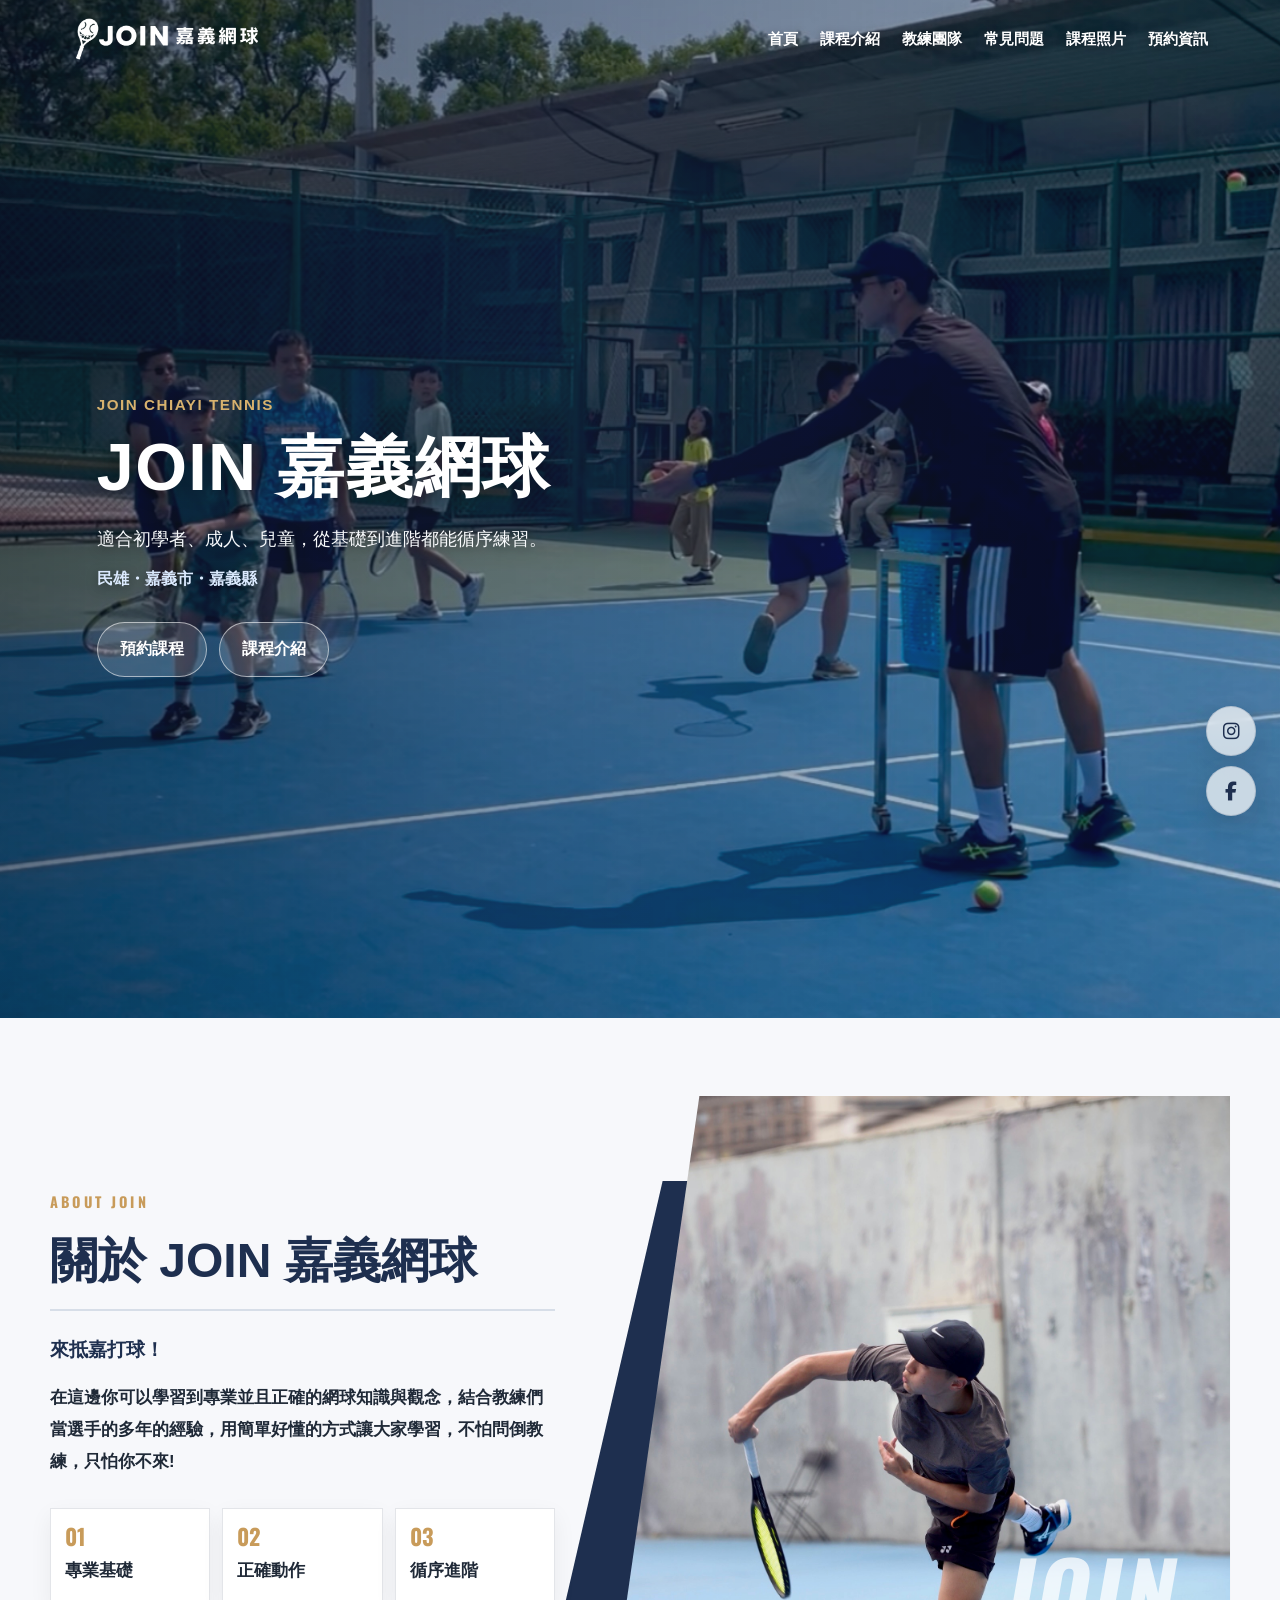
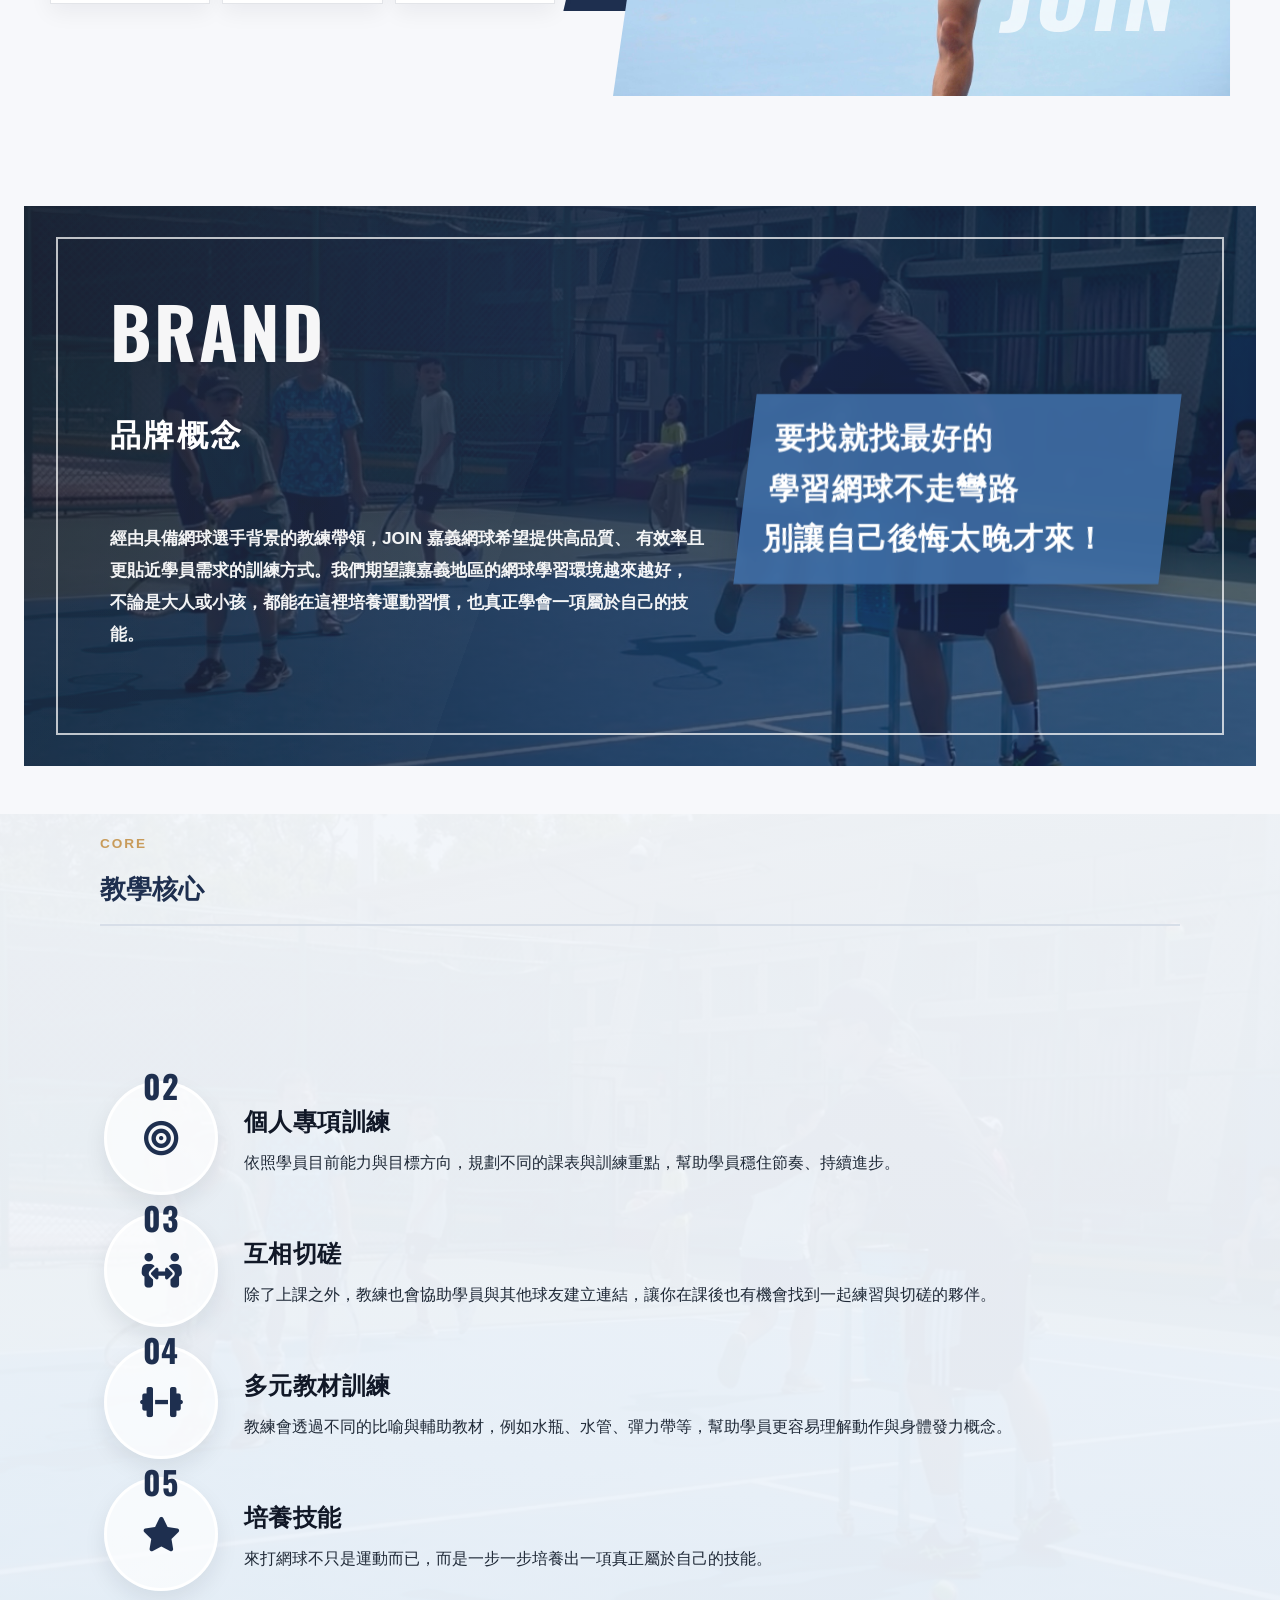
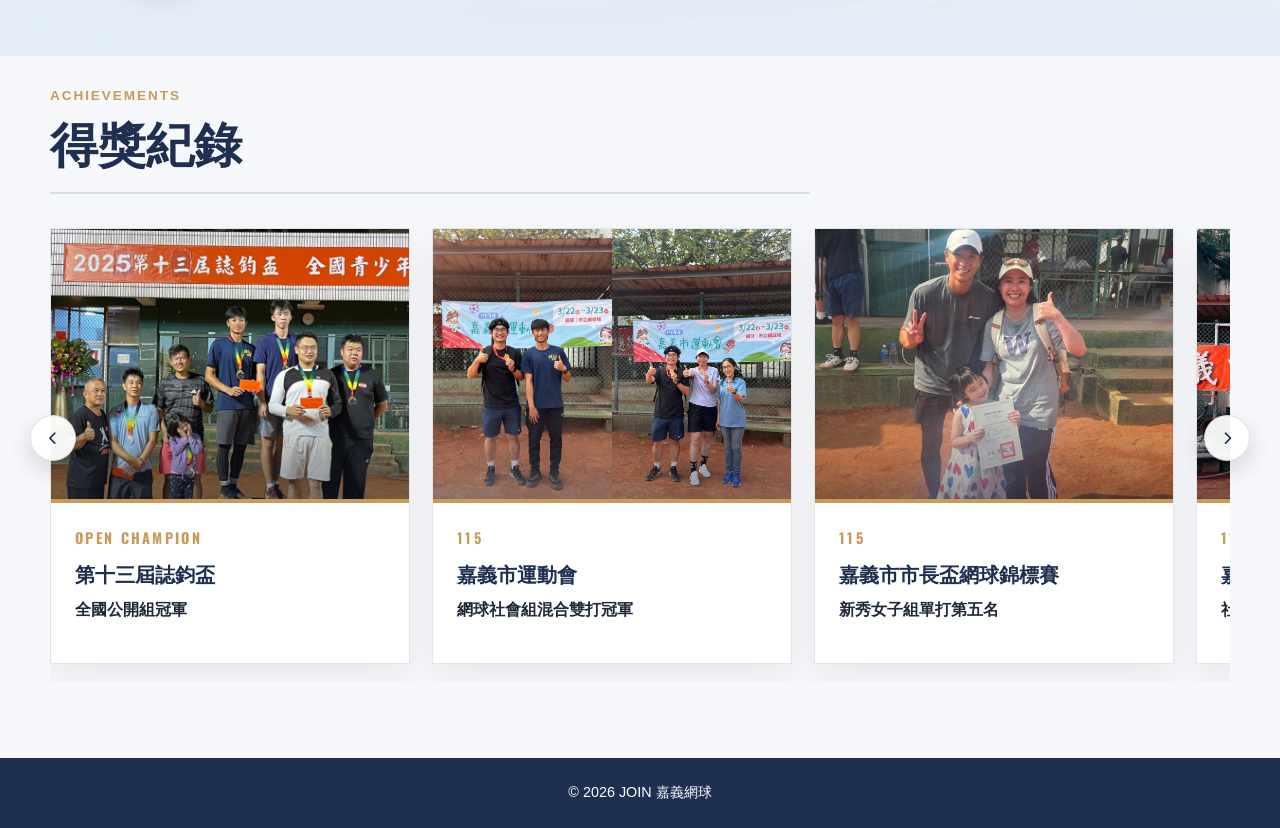
==== commit 23f27504: "Finalize website visual polish" ====
--- a/index.html
+++ b/index.html
@@ -4,7 +4,7 @@
     <meta charset="UTF-8" />
     <meta name="viewport" content="width=device-width, initial-scale=1.0" />
 
-    <title>嘉義網球課程｜民雄・中正大學附近｜JOIN 嘉義網球</title>
+    <title>JOIN 嘉義網球｜嘉義・民雄嘉義網球課程</title>
     <meta
       name="description"
       content="JOIN 嘉義網球提供嘉義市、嘉義縣、民雄與中正大學附近網球課程，適合初學者、成人與兒童。"
@@ -17,10 +17,7 @@
     <meta property="og:locale" content="zh_TW" />
     <meta property="og:type" content="website" />
     <meta property="og:site_name" content="JOIN 嘉義網球" />
-    <meta
-      property="og:title"
-      content="嘉義網球課程｜民雄・中正大學附近｜JOIN 嘉義網球"
-    />
+    <meta property="og:title" content="JOIN 嘉義網球｜嘉義・民雄嘉義網球課程" />
     <meta
       property="og:description"
       content="JOIN 嘉義網球提供嘉義市、嘉義縣、民雄與中正大學附近網球課程，適合初學者、成人與兒童。"
@@ -28,14 +25,14 @@
     <meta property="og:url" content="https://join-tennis.pages.dev/" />
     <meta
       property="og:image"
-      content="https://join-tennis.pages.dev/images/join-chiayi-tennis-logo.png"
+      content="https://join-tennis.pages.dev/images/join-chiayi-tennis-logo.jpg"
     />
     <meta property="og:image:alt" content="JOIN 嘉義網球品牌標誌" />
 
     <meta name="twitter:card" content="summary_large_image" />
     <meta
       name="twitter:title"
-      content="嘉義網球課程｜民雄・中正大學附近｜JOIN 嘉義網球"
+      content="JOIN 嘉義網球｜嘉義・民雄嘉義網球課程"
     />
     <meta
       name="twitter:description"
@@ -43,7 +40,7 @@
     />
     <meta
       name="twitter:image"
-      content="https://join-tennis.pages.dev/images/join-chiayi-tennis-logo.png"
+      content="https://join-tennis.pages.dev/images/join-chiayi-tennis-logo.jpg"
     />
     <link
       rel="stylesheet"
@@ -67,7 +64,7 @@
       sizes="180x180"
       href="/images/apple-touch-icon.png"
     />
-    <link rel="shortcut icon" href="/images/join-chiayi-tennis-logo.png" />
+    <link rel="shortcut icon" href="/images/join-chiayi-tennis-logo.jpg" />
 
     <link rel="preconnect" href="https://cdnjs.cloudflare.com" crossorigin />
     <link
@@ -103,8 +100,8 @@
         "name": "JOIN 嘉義網球",
         "alternateName": "JOIN Tennis",
         "url": "https://join-tennis.pages.dev/",
-        "image": "https://join-tennis.pages.dev/images/join-chiayi-tennis-logo.png",
-        "logo": "https://join-tennis.pages.dev/images/join-chiayi-tennis-logo.png",
+        "image": "https://join-tennis.pages.dev/images/join-chiayi-tennis-logo.jpg",
+        "logo": "https://join-tennis.pages.dev/images/join-chiayi-tennis-logo.jpg",
         "description": "JOIN 嘉義網球提供嘉義市、嘉義縣、民雄與中正大學附近網球課程，包含一對一網球教學、成人興趣班、兒童基礎班與進階訓練。",
         "founder": {
           "@type": "Person",
@@ -181,7 +178,7 @@
         <p class="hero-subtitle">
           適合初學者、成人、兒童，從基礎到進階都能循序練習。
         </p>
-        <p class="hero-location">民雄・中正大學附近・嘉義市・嘉義縣</p>
+        <p class="hero-location">民雄・嘉義市・嘉義縣</p>
 
         <div class="hero-buttons">
           <a
--- a/css/style.css
+++ b/css/style.css
@@ -2124,7 +2124,7 @@
 .program-flow-athlete .program-flow-image {
   background-image:
     linear-gradient(rgba(15, 23, 42, 0.04), rgba(15, 23, 42, 0.16)),
-    url("../images/course-athlete.jpg"),
+    url("../images/course-athlete2.jpg"),
     url("../images/chiayi-tennis-banner.jpg");
 }
 
